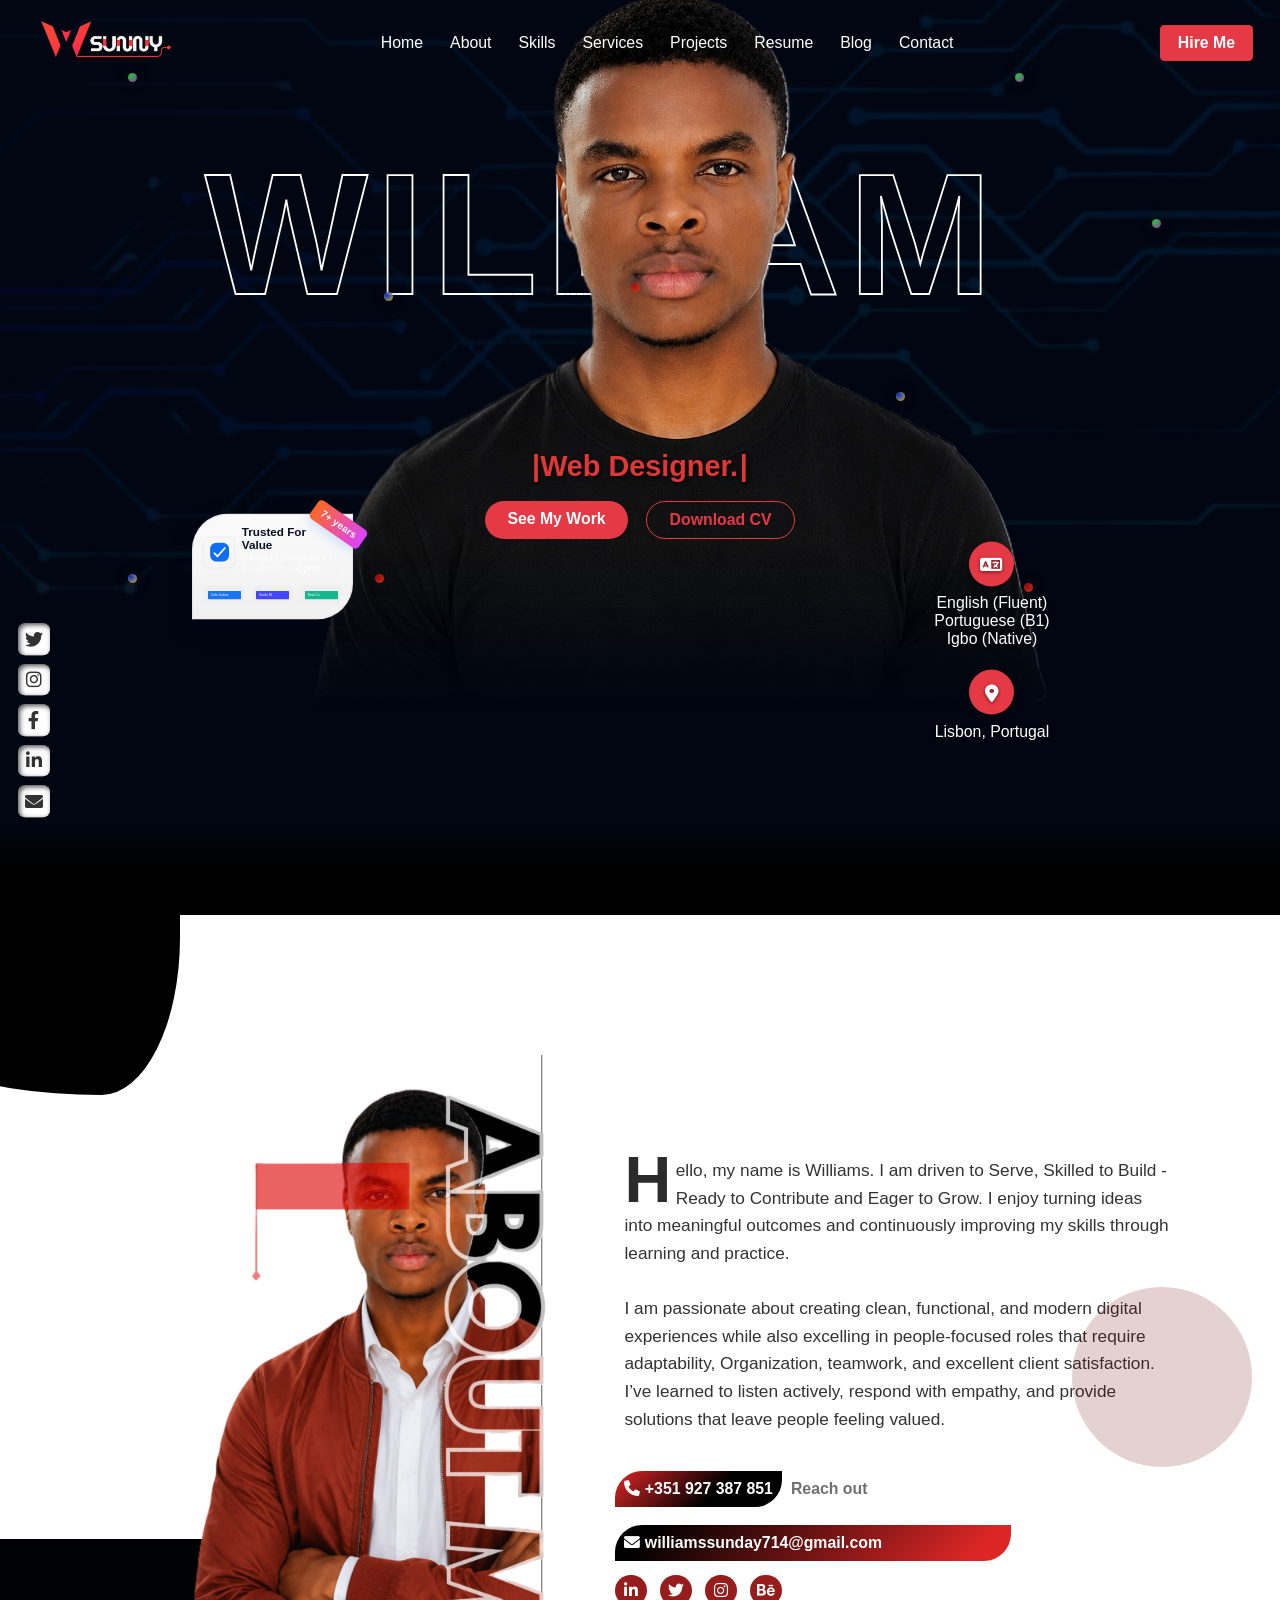
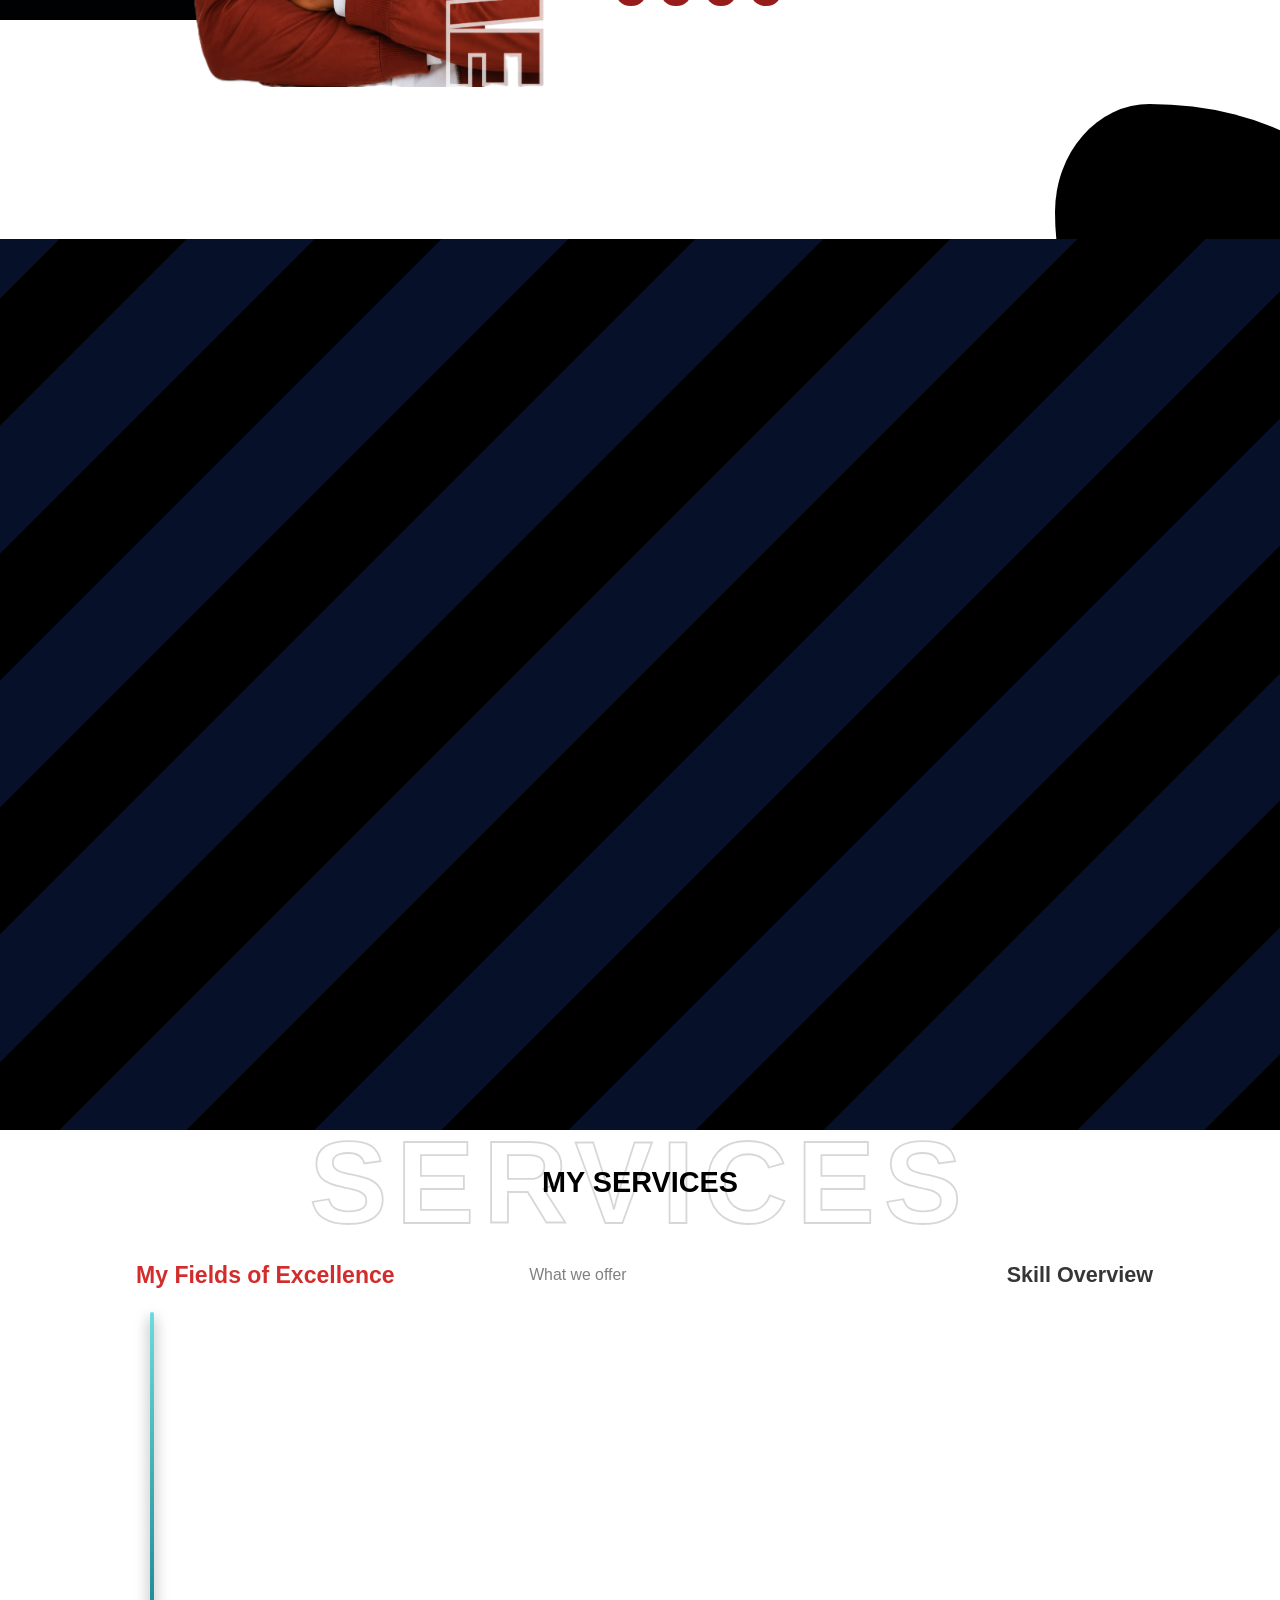
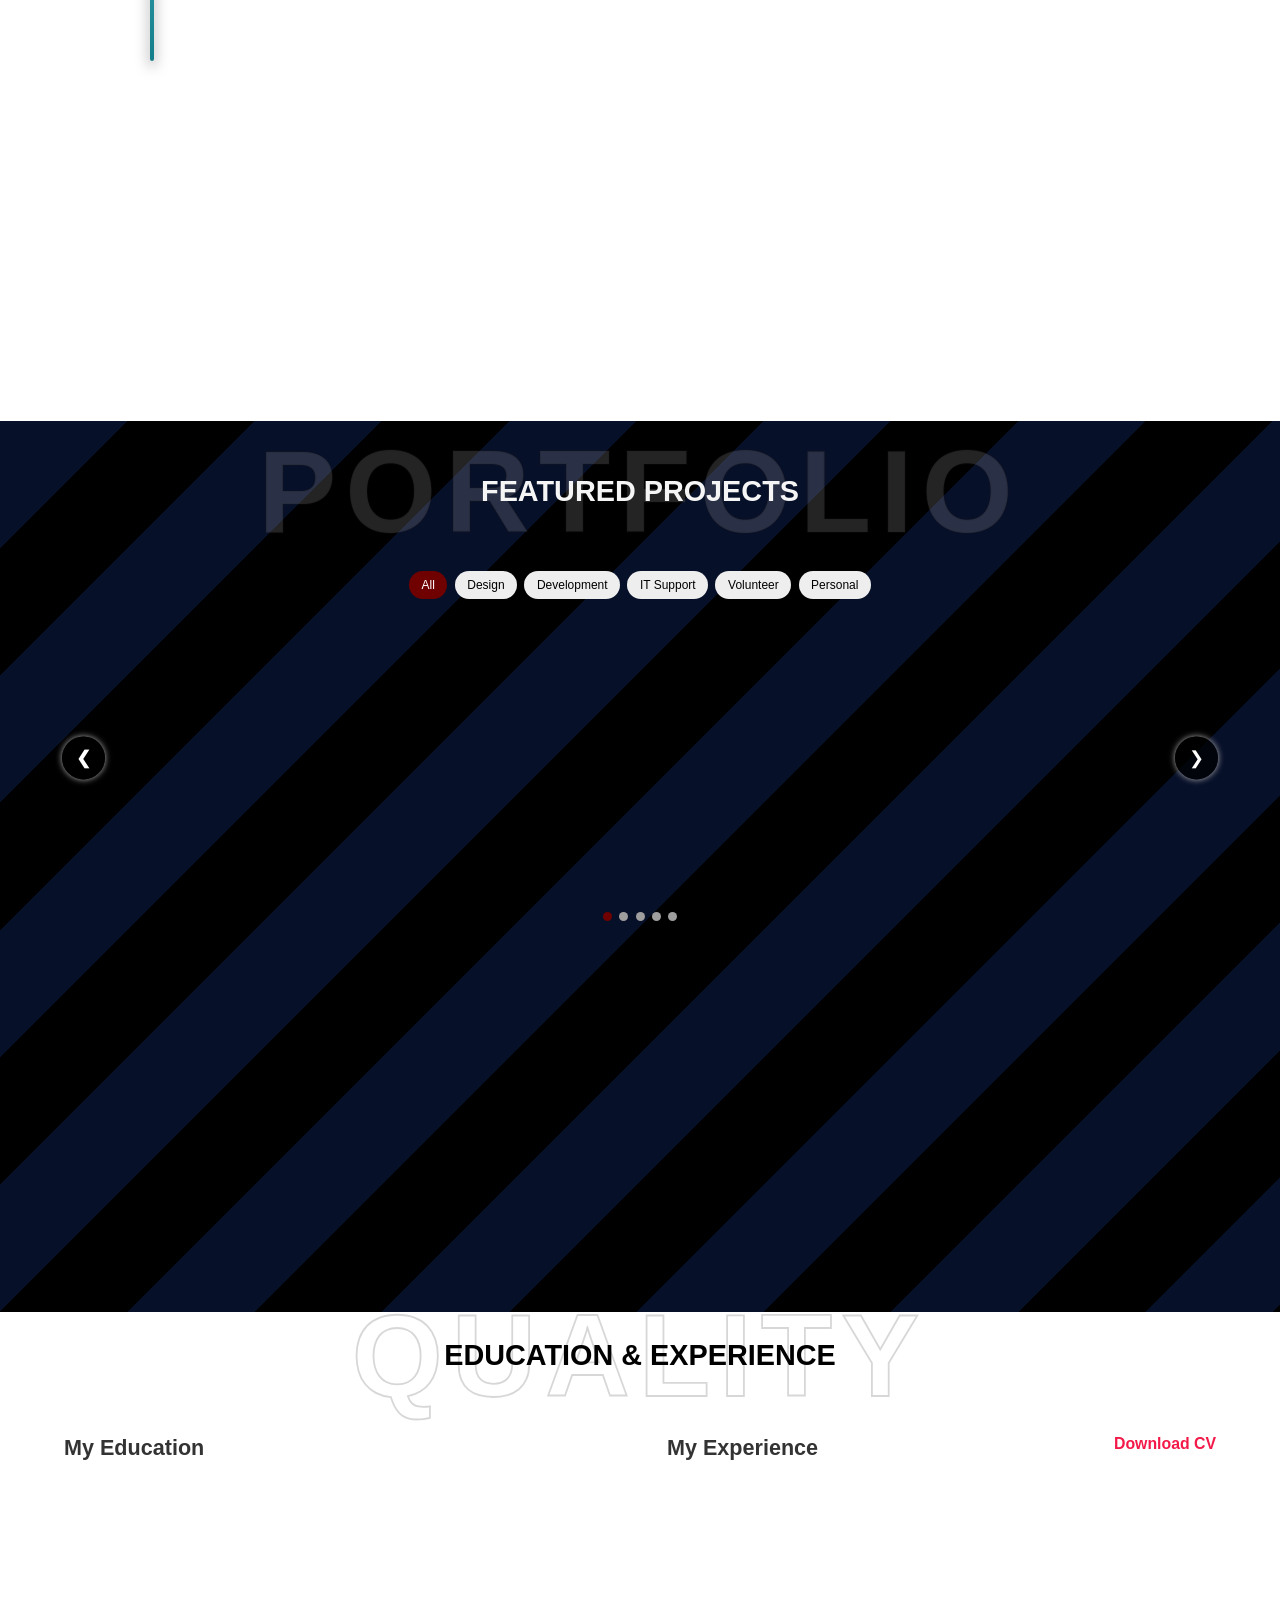
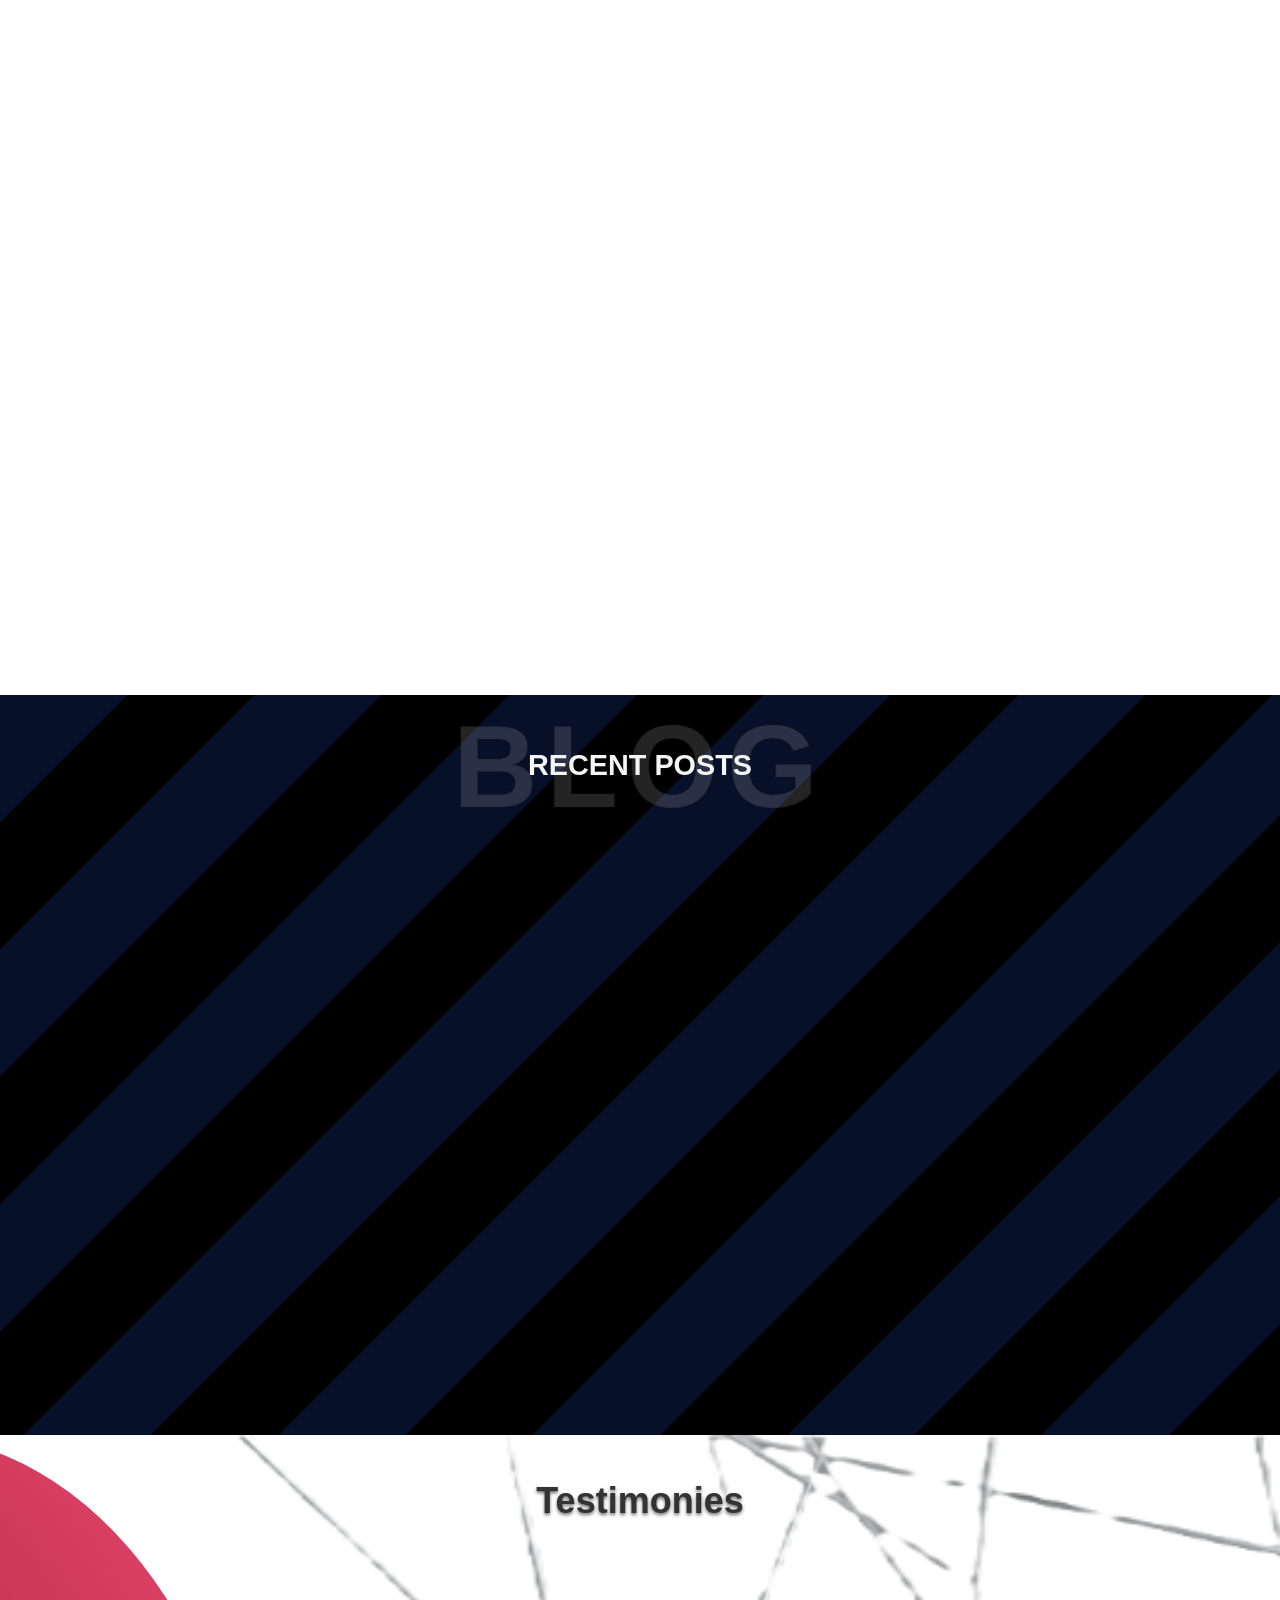
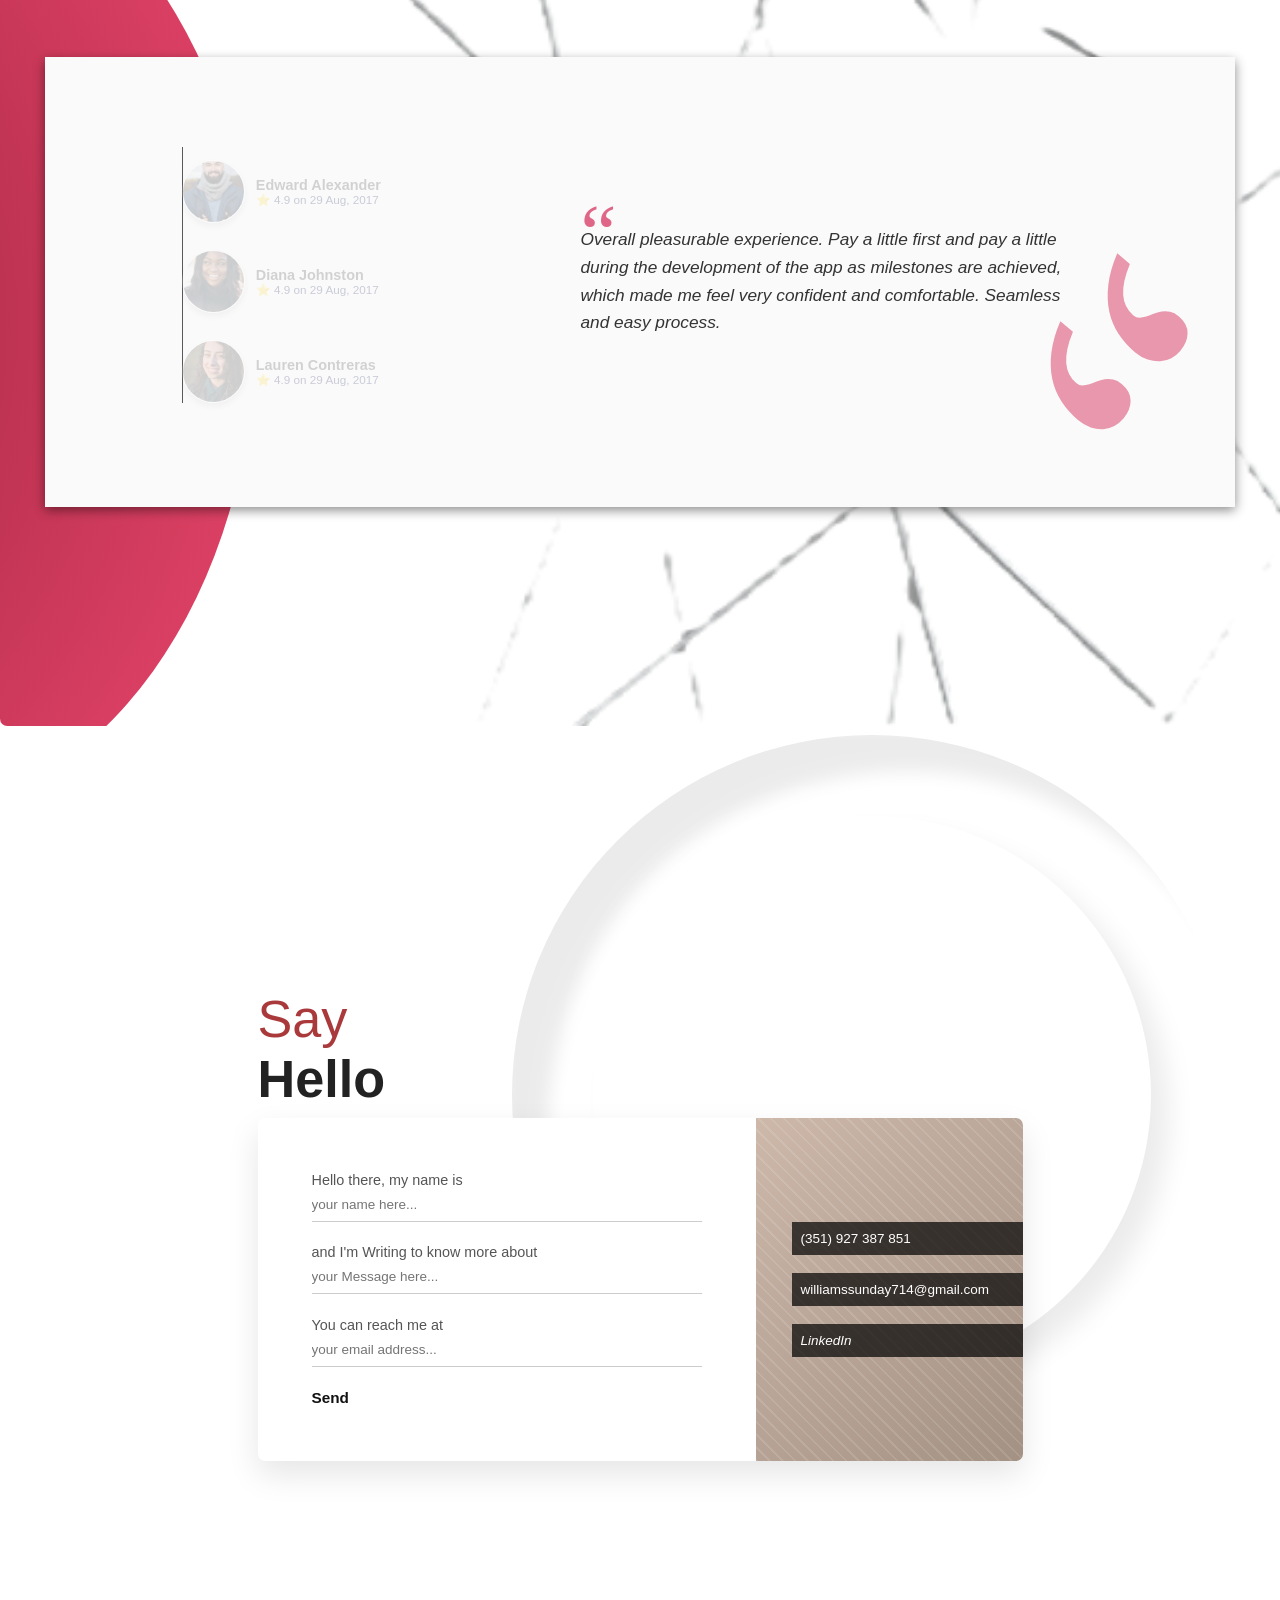
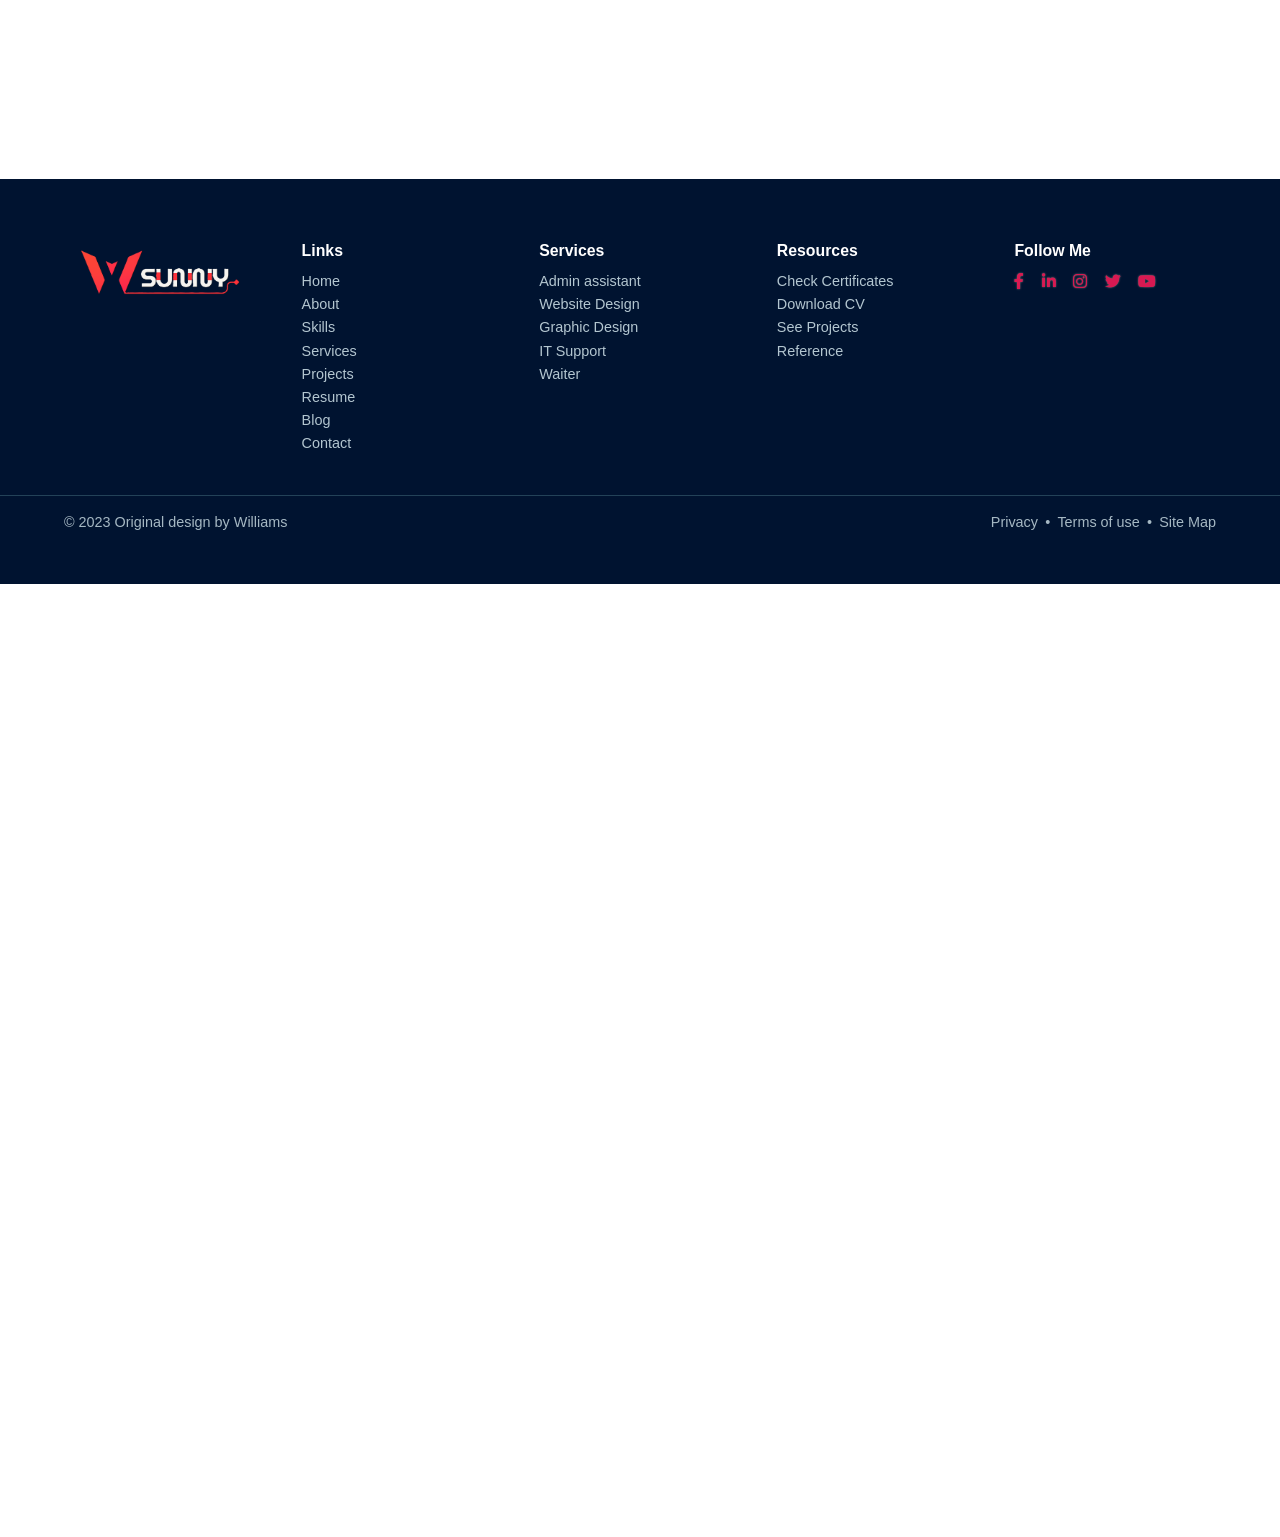
==== index.html @ 42de1a39 "commit all changes made to file" ====
<!DOCTYPE html>
<html lang="en">

<head>
    <meta charset="UTF-8">
    <meta name="viewport" content="width=device-width, initial-scale=1.0">
    <title>WilliamSunny | Portfolio</title>
    <link rel="stylesheet" href="fontawesome-free-6.0.0-web/css/all.css">
    <link rel="stylesheet" href="index.css">
    <link href="https://fonts.googleapis.com/css2?family=Montserrat:wght@400;600;800&family=Nunito:wght@300;600&display=swap" rel="stylesheet">
    <link href="https://fonts.googleapis.com/css2?family=Poppins:wght@400;500;600&display=swap" rel="stylesheet">


 <!-- Favicon (logo in tab) -->
  <link rel="icon" type="image/png" sizes="40x40" href="favy.png">

  <!-- Optional: Apple devices (iPhone/iPad) -->
  <link rel="apple-touch-icon" href="favy.png">

    
</head>

<body>


  <!-- Side Menu -->
  <div class="side-menu" id="sideMenu">
    <button class="close-btn" id="closeBtn">&times;</button>
    <a href="#Home">Home</a>
    <a href="#About">About</a>
    <a href="#Skill">Skills</a>
    <a href="#Services">Services</a>
    <a href="#Projects">Projects</a>
    <a href="#qualification">Resume</a>
    <a href="#Blog">Blog</a>
    <a href="#contactsection">Contact</a>
    <a href="#form" class="cta" >Hire Me</a>
  </div>

  <!-- Quick CTA -->
  <a href="#form" class="quick-cta cta">Hire Me</a>



  <!-- Page Content -->

<div class="content-wrapper">




<section  class="hero" id="Home">
<div class="hero-bg"></div>

<header>
    <nav>
    <div class="logo">
      <a href="#"><img src="my logo .png" alt="WilliamsSunny Logo"></a>
    </div>

    <div class="nav-links">
      <a href="#Home">Home</a>
      <a href="#About">About</a>
      <a href="#Skill">Skills</a>
      <a href="#Services">Services</a>
      <a href="#Projects">Projects</a>
      <a href="#qualification">Resume</a>
      <a href="#Blog">Blog</a>
      <a href="#contactsection">Contact</a>
    </div>
    <div class="cta">Hire Me</div>
    <div class="hamburger" id="hamburger">
      <div></div>
      <div></div>
      <div></div>
    </div>
</nav>

</header>

<div style="width: 100%;position: absolute;overflow-x: hidden;overflow-y: hidden;overflow: hidden; height: 90vh; ">
<div class="bubble bubble1"></div>
<div class="bubble bubble2"></div>
<div class="bubble bubble3"></div>
<div class="bubble bubble4"></div>
<div class="bubble bubble5"></div>
<div class="bubble bubble6"></div>
<div class="bubble bubble7"></div>
<div class="bubble bubble8"></div>
<div class="bubble bubble9"></div>



</div>



<div class="hero-content">
    
<!-- Image in front of text container -->
<div class="image-layer-container">
  <!-- Text behind the image -->

  <h1 class="background-text">William</h1>
  <p class="background-subtext">Customer Rep × Front-end Developer</p>

  <!-- Image in front -->
  <div class="image-front">
    <img src="potrait1.png" alt="Headshot">
  </div>
</div>

<!-- Terminal Text Effect Container -->


<div class="allterm">
    

  

<div class="terminal-counter">
  <span class="terminal-prefix">| </span>
  <span class="terminal-text"> </span>
  <span class="cursor">|</span>
</div>



<div class="cta-block">
  <!-- Tagline -->
 <!-- <p class="cta-tagline">Driven to Serve, Skilled to Build - Ready to Contribute and Eager to Grow</p> -->

  <!-- CTA buttons -->
  <div class="cta-buttons">
    <a href="#work" class="btn btn-primary">See My Work</a>
    <a href="CURRICULO DE WILLIAMS2 (3).pdf" class="btn btn-secondary" download>Download CV</a>
  </div>
</div>

</div>

<!-- Language and Location Tags -->
<div class="lang-location-tags">
  <div class="info-item">
    <div class="icon-circle">
      <i class="fas fa-language"></i>
    </div>
    <p>English (Fluent)</p>
    <p>Portuguese (B1)</p>
    <p>Igbo (Native)</p>

  </div>


  <div class="info-item">
    <div class="icon-circle location-icon">
      <i class="fas fa-map-marker-alt"></i>
    </div>
    <p>Lisbon, Portugal</p>
  </div>

</div>



    <!-- Left floating panel -->
    <aside class="left-panel" aria-labelledby="panel-title">
      <div class="ribbon" role="note">7+ years</div>
      <div class="panel-head">
        <div class="avatar" aria-hidden="true">
          <svg width="28" height="28" viewBox="0 0 24 24" fill="none" xmlns="http://www.w3.org/2000/svg" aria-hidden="true">
            <rect x="3" y="3" width="18" height="18" rx="6" fill="#0f6ef4"/>
            <path d="M7 13l3 3 7-8" stroke="#fff" stroke-width="1.6" stroke-linecap="round" stroke-linejoin="round"/>
          </svg>
        </div>
        <div>
          <div id="panel-title" class="panel-title">Trusted For Value</div>
          <div class="panel-sub">Design | Hospitality | Customer support</div>
        </div>
      </div>

      <div class="logos" aria-hidden="false">
        <div class="logo-item" title="Client A">
          <img src='data:image/svg+xml;utf8,<svg xmlns="http://www.w3.org/2000/svg" width="140" height="40"><rect rx="6" width="140" height="40" fill="%230f6ef4"/><text x="12" y="26" font-family="Arial" font-size="14" fill="white">Cafe Lisboa</text></svg>' alt="Logo: Cafe Lisboa">
        </div>
        <div class="logo-item" title="Client B">
          <img src='data:image/svg+xml;utf8,<svg xmlns="http://www.w3.org/2000/svg" width="140" height="40"><rect rx="6" width="140" height="40" fill="%233a3dff"/><text x="12" y="26" font-family="Arial" font-size="14" fill="white">Studio M</text></svg>' alt="Logo: Studio M">
        </div>
        <div class="logo-item" title="Client C">
          <img src='data:image/svg+xml;utf8,<svg xmlns="http://www.w3.org/2000/svg" width="140" height="40"><rect rx="6" width="140" height="40" fill="%230bb38a"/><text x="12" y="26" font-family="Arial" font-size="14" fill="white">Beta Co</text></svg>' alt="Logo: Beta Co">
        </div>
      </div>

    </aside>

</div>



 <div class="social-container">
    <a href="https://twitter.com" target="_blank"><i class="fab fa-twitter"></i></a>
    <a href="https://instagram.com" target="_blank"><i class="fab fa-instagram"></i></a>
    <a href="https://facebook.com" target="_blank"><i class="fab fa-facebook-f"></i></a>
    <a href="https://linkedin.com" target="_blank"><i class="fab fa-linkedin-in"></i></a>
    <a href="mailto:example@email.com"><i class="fas fa-envelope"></i></a>
  </div>



  
</section>

<section class="Me" id="About">
  
  <div class="Me-content">
    <div class="Me-image-side">
      <div class="Me-img-bg"></div>
      <img src="ABOUT ME.png" alt="Profile Image" class="Me-profile-img">
    </div>

<div class="Me-text-side">

  <section class="about">
    

    <p class="intro">
        <span class="dropcap">H</span>ello, my name is Williams. 
        I am driven to Serve, Skilled to Build - Ready to Contribute and Eager to Grow.
        I enjoy turning ideas into meaningful outcomes and 
        continuously improving my skills through learning and practice. <br> <br>

      
      <span>I am passionate about creating clean, functional, 
      and modern digital experiences while also excelling in people-focused roles that 
      require adaptability, Organization, teamwork, and excellent client satisfaction. I’ve learned to listen actively, 
      respond with empathy, and provide solutions that leave people feeling valued.</span>
    
    </p>

          <div class="contact" style="margin-top:22px;">
        <div class="phone"><i class="fas fa-phone" aria-hidden="true"></i> +351 927 387 851</div>
        <div class="muted-small">Reach out</div>
      </div>
        <div class="phone email"><i class="fas fa-envelope" aria-hidden="true"></i> williamssunday714@gmail.com</div>



        <div class="Me-social-icons">
        <a href="#"><i class="fab fa-linkedin-in"></i></a>
        <a href="#"><i class="fab fa-twitter"></i></a>
        <a href="#"><i class="fab fa-instagram"></i></a>
        <a href="#"><i class="fab fa-behance"></i></a>
      </div>

</section>


    </div>
  </div>
</section>


<!--
<div class="marquee-container" id="Work">
    <div class="marquee-wrapper">
      <div class="marquee">
        
        <div class="skill"><img src="https://cdn.jsdelivr.net/gh/devicons/devicon/icons/html5/html5-original.svg" alt="HTML"> HTML</div>
        <div class="skill"><img src="https://cdn.jsdelivr.net/gh/devicons/devicon/icons/css3/css3-original.svg" alt="CSS"> CSS</div>
        <div class="skill"><img src="https://cdn.jsdelivr.net/gh/devicons/devicon/icons/javascript/javascript-original.svg" alt="JavaScript"> JavaScript</div>
        <div class="skill"><img src="https://cdn.jsdelivr.net/gh/devicons/devicon/icons/wordpress/wordpress-plain.svg" alt="WordPress"> WordPress</div>
        <div class="skill"><img src="https://cdn.jsdelivr.net/gh/devicons/devicon/icons/github/github-original.svg" alt="GitHub"> GitHub</div>
        <div class="skill"><img src="Excel.png" alt="MS Office"> Excel</div>
        <div class="skill"><img src="1200x630wa.png" alt="MS Office"> Word</div>
        <div class="skill"><img src="https://cdn.jsdelivr.net/gh/devicons/devicon/icons/google/google-original.svg" alt="Google"> Google Ads</div>
        <div class="skill" style="margin-right: 10px;"><img src="https://cdn.jsdelivr.net/gh/devicons/devicon/icons/googlecloud/googlecloud-original.svg" alt="Google"> Gmail / Email Tools</div>

        
        <div class="skill"><img src="check.png" alt="HTML"> Communication</div>
        <div class="skill"><img src="check.png" alt="CSS"> Teamwork</div>
        <div class="skill"><img src="check.png" alt="JavaScript"> Problem Solving</div>
        <div class="skill"><img src="check.png" alt="WordPress"> Customer Service</div>
        <div class="skill"><img src="check.png" alt="GitHub"> IT Support</div>
        <div class="skill" style="margin-right: 10px;"><img src="check.png" alt="MS Office"> CRM Tools</div>
      </div>

      
      <div class="marquee">
        <div class="skill"><img src="https://cdn.jsdelivr.net/gh/devicons/devicon/icons/html5/html5-original.svg" alt="HTML"> HTML</div>
        <div class="skill"><img src="https://cdn.jsdelivr.net/gh/devicons/devicon/icons/css3/css3-original.svg" alt="CSS"> CSS</div>
        <div class="skill"><img src="https://cdn.jsdelivr.net/gh/devicons/devicon/icons/javascript/javascript-original.svg" alt="JavaScript"> JavaScript</div>
        <div class="skill"><img src="https://cdn.jsdelivr.net/gh/devicons/devicon/icons/wordpress/wordpress-plain.svg" alt="WordPress"> WordPress</div>
        <div class="skill"><img src="https://cdn.jsdelivr.net/gh/devicons/devicon/icons/github/github-original.svg" alt="GitHub"> GitHub</div>
        <div class="skill"><img src="Excel.png" alt="MS Office"> Excel</div>
        <div class="skill"><img src="1200x630wa.png" alt="MS Office"> Word</div>
        <div class="skill"><img src="https://cdn.jsdelivr.net/gh/devicons/devicon/icons/google/google-original.svg" alt="Google"> Google Ads</div>
        <div class="skill" style="margin-right: 10px;"><img src="https://cdn.jsdelivr.net/gh/devicons/devicon/icons/googlecloud/googlecloud-original.svg" alt="Google"> Gmail / Email Tools</div>

        <div class="skill"><img src="check.png" alt="HTML"> Communication</div>
        <div class="skill"><img src="check.png" alt="CSS"> Teamwork</div>
        <div class="skill"><img src="check.png" alt="JavaScript"> Problem Solving</div>
        <div class="skill"><img src="check.png" alt="WordPress"> Customer Service</div>
        <div class="skill"><img src="check.png" alt="GitHub"> IT Support</div>
        <div class="skill" style="margin-right: 10px;"><img src="check.png" alt="MS Office"> CRM Tools</div>
      </div>
    </div>
  </div>
-->

  <!--
  <div class="wrap" id="About">

    <div class="intro" >
    
    <div class="textintro"> 

    <h1 class="section-title">About Me</h1>
    <h2>Williams Chibueze Sunday <br>
      <p style="color: rgb(39, 38, 38);font-size: 15px;">Front-end Developer & 
          Customer Service Specialist - Experienced in Restaurant/Hospitality
      </p>
    </h2>
    <span class="lead"><b>Driven to Serve, Skilled to Build - Ready to Contribute and Eager to Grow</b> <br>
      I am Williams Sunny, a proactive and versatile professional 
      with experience in website design, customer service, hospitality, restaurant 
      operations, and digital design. I am passionate about creating clean, functional, 
      and modern digital experiences while also excelling in people-focused roles that 
      require adaptability, teamwork, and excellent client satisfaction.</span> <br>
      <button>Know More</button>



    </div>

    <div class="imgintro">

      <div class="imgpic">
      <img src="classic-studio-portrait-black-american-male-dressed-suit-grey-vignette-background.png" alt="">
      </div>

      <div class="imgtext">
        <h2>Williams <br> Chibueze Sunday</h2>
        <p style="color: rgb(86, 86, 86);">Front-end Developer & 
          Customer Service Specialist - Experienced in Restaurant/Hospitality
        </p>


  <div class="skill-container">
    <div class="skill">
      <div class="skill-title">
        <span>Website Designer (Design & Flow)</span>
        <span class="skill-percent" data-target="95">0%</span>
      </div>
      <div class="skill-bar">
        <div class="skill-progress designer"></div>
      </div>
    </div>

    <div class="skill">
      <div class="skill-title">
        <span>Waiter (Service Skills)</span>
        <span class="skill-percent" data-target="85">0%</span>
      </div>
      <div class="skill-bar">
        <div class="skill-progress waiter"></div>
      </div>
    </div>

    <div class="skill">
      <div class="skill-title">
        <span>Customer Service (Interpersonal)</span>
        <span class="skill-percent" data-target="90">0%</span>
      </div>
      <div class="skill-bar">
        <div class="skill-progress customer"></div>
      </div>
    </div>

        <div class="skill">
      <div class="skill-title">
        <span>IT Support (Work Ethics)</span>
        <span class="skill-percent" data-target="93">0%</span>
      </div>
      <div class="skill-bar">
        <div class="skill-progress IT"></div>
      </div>
    </div>
  </div>

      </div>


      

    </div>


  </div>



    
  </div>

  -->


<section class="compet" id="Skill">

  
    <div class="compet-bg"></div>
    <div class="compet-container zoom-in">
      <h2 class="compet-title">Tools I Work With</h2>
      <p class="compet-desc">
       I combine digital design, IT support, and customer service into one goal: creating meaningful, efficient, and engaging experiences.
      </p>

      <div class="compet-content">
        <div class="compet-label">Skills</div>

        <div class="compet-skills">
          <div class="compet-skill"><img src="https://cdn.jsdelivr.net/gh/devicons/devicon/icons/css3/css3-original.svg" alt=""><p>CSS3</p></div>
          <div class="compet-skill"><img src="https://cdn.jsdelivr.net/gh/devicons/devicon/icons/javascript/javascript-original.svg" alt=""><p>JavaScript</p></div>
          <div class="compet-skill"><img src="microsoft team.webp" alt=""><p>Microstf Team</p></div>
          <div class="compet-skill"><img src="zendesk.png" alt=""><p>Zendesk</p></div>
          <div class="compet-skill"><img src="https://cdn.jsdelivr.net/gh/devicons/devicon/icons/googlecloud/googlecloud-original.svg" alt=""><p>Google Workplace</p></div>
          <div class="compet-skill"><img src="github1.png" alt=""><p>GitHub</p></div>
          <div class="compet-skill"><img src="microsoft 365.png" alt=""><p>Microsoft 365</p></div>
          <div class="compet-skill"><img src="Zoom-icon.png" alt=""><p>Zoom</p></div>
          <div class="compet-skill"><img src="Salesforce.com_logo.svg.png" alt=""><p>Salesforce</p></div>
          <div class="compet-skill"><img src="figma1.png" alt=""><p>Figma</p></div>
        </div>

        <div class="compet-indicator"></div>
      </div>
    </div>
  </section>


  

<div class="creative" role="region" aria-label="Creative agency poster replica" id="Services">
  <div class="herow">
      <h2 class="qualify-title ">
      <span class="qualify-back-text ">SERVICES</span>
      <span class="qualify-front-text ">MY SERVICES</span>
    </h2>
  </div>

  <div class="content">
    <!-- Right Section -->
    <div class="right">
      <div class="services-title">
        <h3>My Fields of Excellence</h3>
        <div class="muted-small" style="color: gray;">What we offer</div>
      </div>

      <div class="services" aria-hidden="true">

        <div class="service-item slide-right">
          <div class="service-icon">
            <div class="inner"><img src="icons8-coding-50.png" alt="Web design icon"></div>
          </div>
          <div class="service-body">
            <h4>Adaptive & Beautiful Web Designs</h4>
            <p>Lorem ipsum sit amet, consectetur adipiscing elit, sed do eiusmod tempor.</p>
          </div>
        </div>

        <div class="service-item service-item-rit slide-left">
          <div class="service-icon">
            <div class="inner"><img src="icons8-online-support-50.png" alt="Support icon"></div>
          </div>
          <div class="service-body">
            <h4>Pro Client Care Services</h4>
            <p>Lorem ipsum sit amet, consectetur adipiscing elit, sed do eiusmod tempor.</p>
          </div>
        </div>

        <div class="service-item slide-right">
          <div class="service-icon">
            <div class="inner"><img src="icons8-administrative-tools-64.png" alt="IT icon"></div>
          </div>
          <div class="service-body">
            <h4>NextGen IT Support</h4>
            <p>Lorem ipsum sit amet, consectetur adipiscing elit, sed do eiusmod tempor.</p>
          </div>
        </div>

        <div class="service-item service-item-rit slide-left">
          <div class="service-icon">
            <div class="inner"><img src="icons8-waiter-50.png" alt="Hospitality icon"></div>
          </div>
          <div class="service-body">
            <h4>GuestCare + Hospitality</h4>
            <p>Lorem ipsum sit amet, consectetur adipiscing elit, sed do eiusmod tempor.</p>
          </div>
        </div>

      </div>
    </div>

    <!-- Left Section -->
    <div class="left">
      <h3>Skill Overview</h3>
      <section class="metrics" id="metrics">
      <!-- Website design experience --> 
       <article class="card reveals slide-right" aria-labelledby="m1-title"> 
        <div class="icon" aria-hidden="true"> 
        <svg viewBox="0 0 24 24" fill="none" xmlns="http://www.w3.org/2000/svg">
          <path d="M3 4l3.5 16L11 6l3 14L21 4" stroke="url(#g)" stroke-width="1.6" stroke-linecap="round" stroke-linejoin="round"/>
          <defs>
            <linearGradient id="g" x1="0" x2="1" y1="0" y2="1">
              <stop offset="0" stop-color="#ff5f6d"/> <stop offset="1" stop-color="#ffc371"/>
            </linearGradient>
          </defs></svg> 
        </div>
        <div class="meta"> <div class="num" data-target="90" data-format="int" data-suffix="%" id="m1">0
          <span class="suffix">%</span></div> <div class="label" id="m1-title"> Organized & Adaptable</div> 
        </div> 
      </article> 
      <!-- Customer service & hospitality --> 
       <article class="card reveals slide-right" aria-labelledby="m7-title"> 
          <div class="icon" aria-hidden="true"> 
              <svg viewBox="0 0 24 24" fill="none" xmlns="http://www.w3.org/2000/svg">
                <path d="M4 7h16M4 12h16M4 17h16" stroke="url(#g7)" stroke-width="1.6" stroke-linecap="round" stroke-linejoin="round"/>
                <defs>
                  <linearGradient id="g7" x1="0" x2="1" y1="0" y2="1">
                    <stop offset="0" stop-color="#facc15"/>
                    <stop offset="1" stop-color="#f59e0b"/>
                  </linearGradient>
                </defs></svg></div> 
                <div class="meta"> 
                  <div class="num" data-target="12" data-format="int" data-suffix="yrs" id="m7">0<span class="suffix">yrs</span></div> 
                  <div class="label" id="m7-title">Of Continuous Learning & Growth</div> 
                </div> 
        </article> 
      <!-- Digital design projects --> 
       <article class="card reveals slide-right" aria-labelledby="m8-title"> 
        <div class="icon" aria-hidden="true"> 
          <svg viewBox="0 0 24 24" fill="none" xmlns="http://www.w3.org/2000/svg">
           <path d="M12 2l9 4-9 4-9-4 9-4zm0 8l9 4-9 4-9-4 9-4zm0 8l9 4-9 4-9-4 9-4z" stroke="url(#g8)" stroke-width="1.6" stroke-linecap="round" stroke-linejoin="round"/>
            <defs>
              <linearGradient id="g8" x1="0" x2="1" y1="0" y2="1">
                <stop offset="0" stop-color="#ec4899"/>
                <stop offset="1" stop-color="#f43f5e"/>
              </linearGradient></defs></svg> </div> 
            <div class="meta"> 
              <div class="num" data-target="15" data-format="int" data-suffix="+" id="m8">0<span class="suffix">+</span></div> 
              <div class="label" id="m8-title">Project Participated on</div> 
            </div> </article> 
      <!-- Customer satisfaction --> 
       <article class="card reveals slide-right" aria-labelledby="m2-title"> 
        <div class="icon" aria-hidden="true"> 
          <svg viewBox="0 0 24 24" fill="none" xmlns="http://www.w3.org/2000/svg">
            <path d="M12 2v20M2 12h20" stroke="url(#g2)" stroke-width="1.6" stroke-linecap="round" stroke-linejoin="round"/>
            <defs>
            <linearGradient id="g2" x1="0" x2="1" y1="0" y2="1">
              <stop offset="0" stop-color="#6ee7b7"/><stop offset="1" stop-color="#34d399"/>
            </linearGradient>
          </defs></svg> 
        </div> <div class="meta"> 
          <div class="num" data-target="95" data-format="percent" id="m2">0%</div> 
          <div class="label" id="m2-title">Customer Communication Skill</div> </div> 
        </article> 
        <!-- Quick response time --> 
         <article class="card reveals slide-right" aria-labelledby="m3-title"> 
          <div class="icon" aria-hidden="true"> 
            <svg viewBox="0 0 24 24" fill="none" xmlns="http://www.w3.org/2000/svg">
              <path d="M12 6v6l4 2" stroke="url(#g3)" stroke-width="1.6" stroke-linecap="round" stroke-linejoin="round"/>
              <defs>
                <linearGradient id="g3" x1="0" x2="1" y1="0" y2="1">
                  <stop offset="0" stop-color="#60a5fa"/><stop offset="1" stop-color="#7c3aed"/>
                </linearGradient></defs>
              </svg> </div> 
              <div class="meta"> 
                <div class="num" data-target="98" data-format="percent" id="m3">0%</div> 
                <div class="label" id="m3-title">Time & Detail Oriented</div> </div> 
              </article> 
        <!-- Firms worked for --> 
          <article class="card reveals slide-right" aria-labelledby="m4-title"> <div class="icon" aria-hidden="true"> 
            <svg viewBox="0 0 24 24" fill="none" xmlns="http://www.w3.org/2000/svg">
              <path d="M3 7h18v10H3zM7 11h2v2H7z" stroke="url(#g4)" stroke-width="1.6" stroke-linecap="round" stroke-linejoin="round"/>
              <defs><linearGradient id="g4" x1="0" x2="1" y1="0" y2="1">
                <stop offset="0" stop-color="#f97316"/>
                <stop offset="1" stop-color="#fb7185"/></linearGradient>
              </defs></svg> 
            </div> <div class="meta"> 
              <div class="num" data-target="20" data-format="int" data-suffix="+" id="m4">0<span class="suffix">+</span></div> 
              <div class="label" id="m8-title">Projects Completed</div> </div> 
            </article> 
       <!-- Team collaboration --> 
        <article class="card reveals slide-right" aria-labelledby="m5-title"> 
          <div class="icon" aria-hidden="true"> 
            <svg viewBox="0 0 24 24" fill="none" xmlns="http://www.w3.org/2000/svg">
            <path d="M12 12c2.21 0 4-1.79 4-4s-1.79-4-4-4-4 1.79-4 4 1.79 4 4 4z M6 20c0-3.31 2.69-6 6-6s6 2.69 6 6" stroke="url(#g5)" stroke-width="1.6" stroke-linecap="round" stroke-linejoin="round"/>
            <defs>
              <linearGradient id="g5" x1="0" x2="1" y1="0" y2="1">
                <stop offset="0" stop-color="#38bdf8"/><stop offset="1" stop-color="#0ea5e9"/>
              </linearGradient></defs></svg> 
            </div> <div class="meta"> 
              <div class="num" data-target="80" data-format="percent" id="m5">0%</div> 
              <div class="label" id="m5-title">Team collaboration</div> </div> 
            </article> 
            <!-- Adaptability --> 
             <article class="card reveals slide-right" aria-labelledby="m6-title"> 
              <div class="icon" aria-hidden="true"> <svg viewBox="0 0 24 24" fill="none" xmlns="http://www.w3.org/2000/svg">
                <path d="M4 4h16v16H4zM9 9h6v6H9z" stroke="url(#g6)" stroke-width="1.6" stroke-linecap="round" stroke-linejoin="round"/>
                <defs>
                  <linearGradient id="g6" x1="0" x2="1" y1="0" y2="1">
                    <stop offset="0" stop-color="#a78bfa"/><stop offset="1" stop-color="#8b5cf6"/></linearGradient>
                  </defs></svg> </div> 
                  <div class="meta"> <div class="num" data-target="95" data-format="percent" id="m6">0%</div> 
                  <div class="label" id="m6-title">Adaptability & Flexibility</div> </div> 
            </article>
     
     </section>

    </div>
  </div>
</div>



  <div class="carosel-container" data-aos="fade-up" style="text-align: center;" id="Projects">

      <h2 class="qualify-title">
      <span class="qualify-back-text" style="color: rgba(230, 226, 226, 0.16);">PORTFOLIO</span>
      <span class="qualify-front-text" style="color: whitesmoke;">FEATURED PROJECTS</span>
    </h2>

    <div class="carousel-cm">

    <div class="filters">
      <button class="filter active " data-cat="all">All</button>
      <button class="filter " data-cat="design">Design</button>
      <button class="filter " data-cat="development">Development</button>
      <button class="filter " data-cat="it">IT Support</button>
      <button class="filter " data-cat="volunteer">Volunteer</button>
      <button class="filter " data-cat="personal">Personal</button>
    </div>

    <div class="carousel-wrap" id="carousel">
      <button class="nav-bt left" id="prev">&#10094;</button>
      <div class="carousel-track" id="track">

        <!-- DESIGN (3) -->
        <article class="project-card zoom-in" data-cat="design">
          <img class="project-thumb" data-src="port4.webp" alt="Portfolio website screenshot" loading="lazy">
          <div class="project-body"><div class="project-meta"><h3>Portfolio Website</h3>
            <span class="tag">Design</span></div><p class="project-desc">Modern portfolio with motion and responsive layout.</p></div>
        </article>
        <article class="project-card zoom-in" data-cat="design">
          <img class="project-thumb" data-src="port1.jpg" alt="Landing page design" loading="lazy">
          <div class="project-body"><div class="project-meta"><h3>Landing Page</h3><span class="tag">Design</span></div><p class="project-desc">Conversion-focused landing page with clean UI.</p></div>
        </article>
        <article class="project-card zoom-in" data-cat="design">
          <img class="project-thumb" data-src="port2.jpg" alt="Dashboard design" loading="lazy">
          <div class="project-body"><div class="project-meta"><h3>Dashboard UI</h3><span class="tag">Design</span></div><p class="project-desc">Analytics dashboard built for clarity and efficiency.</p></div>
        </article>

        <!-- DEVELOPMENT (3) -->
        <article class="project-card zoom-in" data-cat="development">
          <img class="project-thumb" data-src="port3.jpg" alt="E-commerce screenshot" loading="lazy">
          <div class="project-body"><div class="project-meta"><h3>Security Gadgets Store</h3><span class="tag">Development</span></div><p class="project-desc">Full e-commerce site with checkout flow.</p></div>
        </article>
        <article class="project-card zoom-in" data-cat="development">
          <img class="project-thumb" data-src="port6.png" alt="Blog platform" loading="lazy">
          <div class="project-body"><div class="project-meta"><h3>Blog Platform</h3><span class="tag">Development</span></div><p class="project-desc">CMS-powered blog with categories and tags.</p></div>
        </article>
        <article class="project-card zoom-in" data-cat="development">
          <img class="project-thumb" data-src="port5.png" alt="Booking system" loading="lazy">
          <div class="project-body"><div class="project-meta"><h3>Booking System</h3><span class="tag">Development</span></div><p class="project-desc">Reservation and payment integration platform.</p></div>
        </article>

        <!-- IT SUPPORT (3) -->
        <article class="project-card zoom-in" data-cat="it">
          <img class="project-thumb" data-src="port7.jpg" alt="IT support portal" loading="lazy">
          <div class="project-body"><div class="project-meta"><h3>IT Support Portal</h3><span class="tag">IT Support</span></div><p class="project-desc">Ticketing and troubleshooting portal.</p></div>
        </article>
        <article class="project-card zoom-in" data-cat="it">
          <img class="project-thumb" data-src="port8.jpg" alt="Knowledge base" loading="lazy">
          <div class="project-body"><div class="project-meta"><h3>Knowledge Base</h3><span class="tag">IT Support</span></div><p class="project-desc">Internal knowledge sharing documentation hub.</p></div>
        </article>
        <article class="project-card zoom-in" data-cat="it">
          <img class="project-thumb" data-src="port9.jpeg" alt="Remote support tool" loading="lazy">
          <div class="project-body"><div class="project-meta"><h3>Remote Support Tool</h3><span class="tag">IT Support</span></div><p class="project-desc">System for providing live remote assistance.</p></div>
        </article>

        <!-- VOLUNTEER (3) -->
        <article class="project-card zoom-in" data-cat="volunteer">
          <img class="project-thumb" data-src="port10.webp" alt="Community center site" loading="lazy">
          <div class="project-body"><div class="project-meta"><h3>Community Center Site</h3><span class="tag">Volunteer</span></div><p class="project-desc">Non-profit event management site.</p></div>
        </article>
        <article class="project-card zoom-in" data-cat="volunteer">
          <img class="project-thumb" data-src="port3.jpg" alt="School portal" loading="lazy">
          <div class="project-body"><div class="project-meta"><h3>School Portal</h3><span class="tag">Volunteer</span></div><p class="project-desc">Built for local school communication and updates.</p></div>
        </article>
        <article class="project-card zoom-in" data-cat="volunteer">
          <img class="project-thumb" data-src="port7.jpg" alt="Charity fundraising site" loading="lazy">
          <div class="project-body"><div class="project-meta"><h3>Charity Fundraising</h3><span class="tag">Volunteer</span></div><p class="project-desc">Donation and campaign management system.</p></div>
        </article>

        <!-- PERSONAL (3) -->
        <article class="project-card zoom-in" data-cat="personal">
          <img class="project-thumb" data-src="port3.jpg" alt="Notes app" loading="lazy">
          <div class="project-body"><div class="project-meta"><h3>Notes App</h3><span class="tag">Personal</span></div><p class="project-desc">A lightweight notes app.</p></div>
        </article>
        <article class="project-card zoom-in" data-cat="personal">
          <img class="project-thumb" data-src="port4.webp" alt="Weather app" loading="lazy">
          <div class="project-body"><div class="project-meta"><h3>Weather App</h3><span class="tag">Personal</span></div><p class="project-desc">Simple app showing live weather updates.</p></div>
        </article>
        <article class="project-card zoom-in " data-cat="personal">
          <img class="project-thumb" data-src="port7.jpg" alt="Todo app" loading="lazy">
          <div class="project-body"><div class="project-meta"><h3>Todo App</h3><span class="tag">Personal</span></div><p class="project-desc">Task management with persistence.</p></div>
        </article>

      </div>
      <button class="nav-bt right" id="next">&#10095;</button>
    </div>

    <div class="dots" id="dots"></div>
  </div>
  </div>



<section class="qualify-section" id="qualification"  >
  <div class="qualify-container">
    <h2 class="qualify-title">
      <span class="qualify-back-text">QUALITY</span>
      <span class="qualify-front-text">EDUCATION & EXPERIENCE</span>
    </h2>

    <div class="qualify-grid">
      <!-- Education -->
      <div class="qualify-column">
        <h3>My Education</h3>

        <div class="qualify-item qualify-mother">
          <div class="qualify-dot-line"></div>
            <div class="qualify-card qualify-card2">
              <div class="qualify-content">

                <div style="display: flex;justify-content: space-between;">
                <b class="degree">Diploma in Graphic & Website Design</b>
                <div class="date">
                  <i class="fa-solid fa-calendar"></i> 2017 - 2019
                </div>
            </div>
              <b class="school">Prevailing Institute of Technology - <a href="">schoolweb.com</a></b>
              <p class="desc">
               Gained practical skills in website and graphic design using HTML, 
               CSS, JavaScript, CorelDRAW, and Photoshop with a focus on responsive and creative design.
              </p>

            </div>
          </div>
       </div>

         <div class="qualify-item qualify-mother">
          <div class="qualify-dot-line"></div>
            <div class="qualify-card qualify-card2">
              <div class="qualify-content">

                <div style="display: flex;justify-content: space-between;">
                <b class="degree">Basic Information & Technology Course</b>
                <div class="date">
                  <i class="fa-solid fa-calendar"></i> 2017 - 2019
                </div>
            </div>
              <b class="school">KONAK Foundation Of Technology</b>
              <p class="desc">
                Developed a solid foundation in computer operations, IT fundamentals, Hardware Repairs and troubleshooting 
                for digital systems.
              </p>

            </div>
          </div>
       </div>
        
        <div class="qualify-item qualify-mother">
          <div class="qualify-dot-line"></div>
            <div class="qualify-card qualify-card2">
              <div class="qualify-content">

                <div style="display: flex;justify-content: space-between;">
                <b class="degree"> High School Certificate </b>
                <div class="date">
                  <i class="fa-solid fa-calendar"></i> 2017 - 2019
                </div>
            </div>
              <b class="school">Great Diamond High School</b>
              <p class="desc">
                Completed secondary education with strong performance in English, Mathematics, 
                Biology and Computer Studies.
              </p>

            </div>
          </div>
       </div>

      </div>

      <!-- Experience -->
      <div class="qualify-column righted">

        <div style="display: flex;justify-content: space-between;">
        <h3>My Experience</h3>
         <a href=""><h4 style="color: rgb(243, 26, 73);">Download CV</h4></a>
        </div>

        <div class="qualify-item qualify-mother">
          <div class="qualify-dot-line"></div>
            <div class="qualify-card">
              <div class="qualify-content">

                <div style="display: flex;justify-content: space-between;">
                <b class="degree">Customer Representative</b>
                <div class="date">
                  <i class="fa-solid fa-calendar"></i> 2022 - 2024
                </div>
            </div>
              <b class="school">Shoprite Woodstock Supermarket Capetown, South Africab>
              <p class="desc">
                  Supported 300+ customers weekly through multi-channel communication and CRM tools, 
                  ensuring seamless service delivery that increased satisfaction scores and repeat purchases
              </p>
              <span style="display: flex;align-items: center;align-content: center;">
                
                 <button class="qualify-modal-btn" data-modal="qualifyModal1">Overview</button> 
                <p style="cursor: pointer; color: rgb(73, 73, 73);padding: 6px 20px;border: 1px solid red;margin: 12px 10px 10px;">
                  Hire Me
                </p>

              </span>
            </div>
          </div>
       </div>

      <div class="qualify-item qualify-mother">
        <div class="qualify-dot-line"></div>
          <div class="qualify-card">
            <div class="qualify-content">

              <div style="display: flex;justify-content: space-between;">
              <b class="degree"> Administrative & IT Support</b>
              <div class="date">
                <i class="fa-solid fa-calendar"></i> 2021 - 2022
              </div>
          </div>
            <b class="school">Shoprite Woodstock Supermarket Capetown, South Africa</b>
            <p class="desc">
              Strengthened productivity by Supporting executive operations and customer engagement by serving 200+ clients weekly 
              through multi-channel communication and CRM systems, while providing direct administrative and IT assistance to 
              the Director—handling typing, scheduling, document organization, and technical troubleshooting. 
 
            </p>
            <span style="display: flex;align-items: center;align-content: center;">
              
              <button class="qualify-modal-btn" data-modal="qualifyModal2">Overview</button> 
              <p style="cursor: pointer; color: rgb(73, 73, 73);padding: 6px 20px;border: 1px solid red;margin: 12px 10px 10px;">
                Hire Me
              </p>

            </span>
          </div>
          </div>
      </div>

      <div class="qualify-item qualify-mother">
          <div class="qualify-dot-line"></div>
            <div class="qualify-card">
        <div class="qualify-content">

          <div style="display: flex;justify-content: space-between;">
          <b class="degree">Front-end website designer</b>
          <div class="date">
            <i class="fa-solid fa-calendar"></i> 2020 - present (Occasional)
          </div>
      </div>
        <b class="school">Freelance</b>
        <p class="desc">
          Delivered responsive, visually engaging websites using HTML, CSS, and JavaScript, driving 
          stronger client conversion and retention through UI optimization, performance improvement, 
          and personalized technical support.
        </p>
        <span style="display: flex;align-items: center;align-content: center;">
          
          <button class="qualify-modal-btn" data-modal="qualifyModal3">Overview</button> 
          <p  style="cursor: pointer; color: rgb(73, 73, 73);padding: 6px 20px;border: 1px solid red;margin: 12px 10px 10px;">
            Hire Me
          </p>

        </span>
      </div>
            </div>
      </div>


      </div>
    </div>
  </div>
</section>

<!-- Job 1 -->
<div class="qualify-modal" id="qualifyModal1">
  <div class="qualify-modal-content">
    <span class="qualify-close">&times;</span>
    <h2>Website Designer — BEMS INSTITUTE OF TECHNOLOGY</h2>
    <p><strong>Overview:</strong> Designed and managed institutional websites using HTML, CSS, and JavaScript with focus on responsiveness and accessibility.</p>
    <p><strong>Challenges:</strong> Coordinating updates with multiple departments and ensuring mobile performance optimization.</p>
    <p><strong>Achievements:</strong> Improved site speed by 40% and led redesigns that increased engagement.</p>
    <p><strong>Comments:</strong> Recognized for creativity and consistency in visual identity.</p>
  </div>
</div>

<!-- Job 2 -->
<div class="qualify-modal" id="qualifyModal2">
  <div class="qualify-modal-content">
    <span class="qualify-close">&times;</span>
    <h2>Front-End Developer — Freelance Projects</h2>
    <p><strong>Overview:</strong> Built websites for individuals and startups using HTML, CSS, JavaScript, and CorelDRAW for UI concepts.</p>
    <p><strong>Challenges:</strong> Handling diverse client requirements and timelines while maintaining modern UX/UI standards.</p>
    <p><strong>Achievements:</strong> Successfully deployed 10+ projects and maintained high client satisfaction ratings.</p>
    <p><strong>Comments:</strong> Clients appreciated clear communication and problem-solving approach.</p>
  </div>
</div>

<!-- Job 3 -->
<div class="qualify-modal" id="qualifyModal3">
  <div class="qualify-modal-content">
    <span class="qualify-close">&times;</span>
    <h2>Customer Service Representative — Retail/Warehouse</h2>
    <p><strong>Overview:</strong> Provided customer assistance, processed orders, and ensured smooth service flow.</p>
    <p><strong>Challenges:</strong> Managing multiple customer requests during peak hours efficiently.</p>
    <p><strong>Achievements:</strong> Improved feedback scores and developed quick problem-resolution methods.</p>
    <p><strong>Comments:</strong> Known for professionalism and patience with customers.</p>
  </div>
</div>

<!-- Job 4 -->
<div class="qualify-modal" id="qualifyModal4">
  <div class="qualify-modal-content">
    <span class="qualify-close">&times;</span>
    <h2>IT Support & Computer Operator — BEMS INSTITUTE</h2>
    <p><strong>Overview:</strong> Assisted in system maintenance, troubleshooting, and supported academic operations.</p>
    <p><strong>Challenges:</strong> Handling both hardware and software support requests simultaneously.</p>
    <p><strong>Achievements:</strong> Reduced downtime by 30% and implemented faster troubleshooting protocols.</p>
    <p><strong>Comments:</strong> Praised for reliability and technical proficiency.</p>
  </div>
</div>


<!--
  
<div class="experience-section">

  
  
  <div class="experience-titles">

    <H1>Work Experiences</H1>
    <div class="experience-title active" data-id="1">
      <img src="Dechoice.jpg" alt="">
      <div class="title-info">
        <strong>Frontend Developer</strong>
        <span>BemsSoft Hubs | Jan 2022 - Dec 2022</span>
      </div>
    </div>
    <div class="experience-title" data-id="2">
      <img src="BEMS.png" alt="">
      <div class="title-info">
        <strong>Website Designer</strong>
        <span>Company B | Feb 2021 - Dec 2021</span>
      </div>
    </div>
    <div class="experience-title" data-id="3">
      <i class="fas fa-code"></i>
      <div class="title-info">
        <strong>IT Assistant</strong>
        <span>Company C | Mar 2020 - Jan 2021</span>
      </div>
    </div>
  </div>


  <div class="experience-content-container">
    <div class="experience-content active" data-id="1">
      <div class="up">

      <h2>Frontend Developer - BemsSoft Hubs</h2>

      <span class="under" style="display: flex;justify-content: space-between;margin-bottom: 10px;"> 

       <span style="display: flex; justify-content: space-around;align-items: center;"> 
        <b class="mod" style="background-color: rgb(7, 37, 102);padding: 7px;color: rgb(229, 229, 229);border-radius: 10px;">BM </b>  
        <span style="padding: 5px;">Abia State Nigeria,</span> 
        <strong style="padding: 5px;">.</strong> 
        <span style="padding: 5px;">03/2021 - 02/2022</span> 
        </span>

        <strong style="color: rgb(187, 28, 28);font-weight: 900;font-size: 30px;"><i class="fas fa-star"></i></strong>

      </span>


      <div class="flexbut" style="display: flex;justify-content: space-between;">

        <div style="display: flex;color: black;">
          <button style="font-size: 16px; margin: 0px 5px 0px 0px; font-weight: 500; border: none; padding: 8px 20px;border-radius: 20px;background-color:  rgb(187, 28, 28);color: white;">
            Contract
          </button>
          
          <button style="font-size: 16px; margin: 0px 5px; font-weight: 500; border: none; padding: 8px 20px;border-radius: 20px;background-color:  rgb(228, 228, 228);">Full-Time Service</button>
        </div>


        <button style="font-size: 16px; margin: 0px 0px 0px 5px; font-weight: 500; border: none; padding: 8px 20px;border-radius: 20px;background-color:  rgba(155, 237, 188, 0.53);">
          83% Satisfied Customers
        </button>

      </div>
      </div>
      <div class="experience-duties">
          <h3>Overview</h3>
        <p>Developed modern UI, implemented responsive design, collaborated with team.</p>
      </div>
      <div class="experience-challenges">
        <h3>Challenges:</h3>
        <p>Ensuring cross-browser compatibility and improving page load speed.</p>
      </div>
      <div class="experience-contributions">
        <h3>Contributions:</h3>
        <p>Optimized code, mentored junior developers, introduced automation tools.</p>
      </div>
      <div class="managers">
        <h3>Managers:</h3>
        <div class="manager">
          <img src="teacher6.jpg" alt="Manager 1">
          <span>Jane Doe</span>
        </div>
        <div class="manager">
          <img src="teacher5.jpg" alt="Manager 2">
          <span>John Smith</span>
        </div>
      </div>
      <div class="gained">
        <h3>Learnings & Achievements:</h3>
        <p>Enhanced frontend skills, gained teamwork experience, improved problem-solving.</p>
      </div>
      <div class="rating">
        <strong>Rated:</strong> ★★★★☆
      </div>
      <div class="remark">
        <img src="teacher2.jpg" alt="Remark">
        <p>"Williams is a highly dedicated developer. Excellent performance!" <br>
        Email: manager@example.com | Contact: +123456789</p>
      </div>
    </div>

    
    <div class="experience-content" data-id="2">
            <div class="up">

      <h2>Website Design - BemsSoft Hubs</h2>

      <span class="under" style="display: flex;justify-content: space-between;margin-bottom: 10px;"> 

       <span style="display: flex; justify-content: space-around;align-items: center;"> 
        <b class="mod" style="background-color: rgb(7, 37, 102);padding: 7px;color: rgb(229, 229, 229);border-radius: 10px;">BM </b>  
        <span style="padding: 5px;">Abia State Nigeria,</span> 
        <strong style="padding: 5px;">.</strong> 
        <span style="padding: 5px;">03/2021 - 02/2022</span> 
        </span>

        <strong style="color: rgb(187, 28, 28);font-weight: 900;font-size: 30px;"><i class="fas fa-star"></i></strong>

      </span>


      <div class="flexbut" style="display: flex;justify-content: space-between;">

        <div style="display: flex;color: black;">
          <button style="font-size: 16px; margin: 0px 5px 0px 0px; font-weight: 500; border: none; padding: 8px 20px;border-radius: 20px;background-color:  rgb(187, 28, 28);color: white;">
            Contract
          </button>
          
          <button style="font-size: 16px; margin: 0px 5px; font-weight: 500; border: none; padding: 8px 20px;border-radius: 20px;background-color:  rgb(228, 228, 228);">Full-Time Service</button>
        </div>


        <button style="font-size: 16px; margin: 0px 0px 0px 5px; font-weight: 500; border: none; padding: 8px 20px;border-radius: 20px;background-color:  rgba(155, 237, 188, 0.53);">
          95% Satisfied Clients
        </button>

      </div>
      </div>
      <div class="experience-duties">
          <h3>Overview</h3>
        <p>Designed website layouts, created graphics, collaborated with developers.</p>
      </div>
      <div class="experience-challenges">
        <h3>Challenges:</h3>
        <p>Meeting tight deadlines and adapting to client feedback quickly.</p>
      </div>
      <div class="experience-contributions">
        <h3>Contributions:</h3>
        <p>Improved user experience, optimized visual assets, created style guides.</p>
      </div>
      <div class="managers">
        <h3>Managers:</h3>
        <div class="manager">
          <img src="teacher5.jpg" alt="Manager 1">
          <span>Mary Lee</span>
        </div>
      </div>
      <div class="gained">
        <h3>Learnings & Achievements:</h3>
        <p>Enhanced graphic design skills, improved workflow, collaborated effectively.</p>
      </div>
      <div class="rating">
        <strong>Rated:</strong> ★★★★★
      </div>
      <div class="remark">
        <img src="teacher2.jpg" alt="Remark">
        <p>"Williams delivered exceptional designs under pressure." <br>
        Email: design.manager@example.com | Contact: +987654321</p>
      </div>
    </div>

    
    <div class="experience-content" data-id="3">
      
            <div class="up">

      <h2>IT Assistant - BemsSoft Hubs</h2>

      <span class="under" style="display: flex;justify-content: space-between;margin-bottom: 10px;"> 

       <span style="display: flex; justify-content: space-around;align-items: center;"> 
        <b class="mod" style="background-color: rgb(7, 37, 102);padding: 7px;color: rgb(229, 229, 229);border-radius: 10px;">BM </b>  
        <span style="padding: 5px;">Abia State Nigeria,</span> 
        <strong style="padding: 5px;">.</strong> 
        <span style="padding: 5px;">03/2021 - 02/2022</span> 
        </span>

        <strong style="color: rgb(187, 28, 28);font-weight: 900;font-size: 30px;"><i class="fas fa-star"></i></strong>

      </span>


      <div class="flexbut" style="display: flex;justify-content: space-between;">

        <div style="display: flex;color: black;">
          <button style="font-size: 16px; margin: 0px 5px 0px 0px; font-weight: 500; border: none; padding: 8px 20px;border-radius: 20px;background-color:  rgb(187, 28, 28);color: white;">
            Contract
          </button>
          
          <button style="font-size: 16px; margin: 0px 5px; font-weight: 500; border: none; padding: 8px 20px;border-radius: 20px;background-color:  rgb(228, 228, 228);">Full-Time Service</button>
        </div>


        <button style="font-size: 16px; margin: 0px 0px 0px 5px; font-weight: 500; border: none; padding: 8px 20px;border-radius: 20px;background-color:  rgba(155, 237, 188, 0.53);">
          93% Added Value
        </button>

      </div>
      </div>


      <div class="experience-duties">
          <h3>Overview</h3>
        <p>Maintained IT infrastructure, supported employees, handled troubleshooting.</p>
      </div>
      <div class="experience-challenges">
        <h3>Challenges:</h3>
        <p>Managing multiple IT requests simultaneously and resolving network issues quickly.</p>
      </div>
      <div class="experience-contributions">
        <h3>Contributions:</h3>
        <p>Streamlined IT processes, implemented backup solutions, assisted with software updates.</p>
      </div>
      <div class="managers">
        <h3>Managers:</h3>
        <div class="manager">
          <img src="teacher2.jpg" alt="Manager 1">
          <span>Peter Johnson</span>
        </div>
      </div>
      <div class="gained">
        <h3>Learnings & Achievements:</h3>
        <p>Improved IT troubleshooting skills, communication, and problem-solving under pressure.</p>
      </div>
      <div class="rating">
        <strong>Rated:</strong> ★★★★☆
      </div>
      <div class="remark">
        <img src="teacher6.jpg" alt="Remark">
        <p>"Reliable and diligent IT support assistant." <br>
        Email: it.manager@example.com | Contact: +1122334455</p>
      </div>
    </div>
  </div>
</div>

-->

<!--
<div class="modal" id="experienceModal">
  <div class="modal-content" id="modalContent">
    <span class="modal-close" onclick="closeModal()">&times;</span>
    
  </div>
</div>
-->

<div class="">
    
<section class="blog-qualify-body" id="Blog">
      <h2 class="qualify-title">
      <span class="qualify-back-text" style="color: rgba(230, 226, 226, 0.16);">BLOG</span>
      <span class="qualify-front-text" style="color: whitesmoke;">RECENT POSTS</span>
    </h2>
 <div class="blog-qualify-container">
    <div class="blog-qualify-wrapper">

      <!-- LEFT STACK -->
      <div class="stack blog-left">
        <!-- Card 1 -->
        <article class="bcard slide-left" aria-label="Whispers of Wisdom">
          <div class="bcard-inner" role="img" aria-hidden="true">
            <img src="https://images.unsplash.com/photo-1515378791036-0648a3ef77b2?q=80&w=1200&auto=format&fit=crop&ixlib=rb-4.0.3&s=7f6f0f3b9fb5f1f2f2a9a0b9d9c516cf" alt="Whispers of Wisdom image">
          </div>

          <!-- top meta -->
          <div class="bcard-meta">
            <div class="meta-left"><span class="category">Financing</span></div>
            <div class="meta-right"><span class="date">Oct 16, 2024</span></div>
          </div>

          <!-- bottom title -->
          <div class="bcard-title">
            <h3>Whispers of Wisdom</h3>
          </div>

          <!-- wavy white notch (SVG overlay) -->
          <div class="card-notch" aria-hidden="true">
            <!-- organic wavy path to emulate the reference curve -->
            <svg viewBox="0 0 220 140" xmlns="http://www.w3.org/2000/svg" preserveAspectRatio="none">
              <path d="M220 0c-28 12-50 40-92 54C74 73 40 82 0 120v20h220V0z" fill="#ffffff"/>
            </svg>
          </div>

          <!-- circular arrow button -->
          <button class="card-action" aria-label="Open article">
            <i class="fa-solid fa-arrow-right"></i>
          </button>
        </article>

        <!-- Card 2 -->
        <article class="bcard slide-left" aria-label="Ink-Stained Insights">
          <div class="bcard-inner" role="img" aria-hidden="true">
            <img src="https://images.unsplash.com/photo-1507842217343-583bb7270b66?q=80&w=1200&auto=format&fit=crop&ixlib=rb-4.0.3&s=3b3b3b5e0a3b8f3a6c9f2f1b2c6c2e6f" alt="Ink-Stained Insights image">
          </div>

          <div class="bcard-meta">
            <div class="meta-left"><span class="category">Lifestyle</span></div>
            <div class="meta-right"><span class="date">Oct 23, 2024</span></div>
          </div>

          <div class="bcard-title">
            <h3>Ink-Stained Insights</h3>
          </div>

          <div class="card-notch" aria-hidden="true">
            <svg viewBox="0 0 220 140" xmlns="http://www.w3.org/2000/svg" preserveAspectRatio="none">
              <path d="M220 0c-28 12-50 40-92 54C74 73 40 82 0 120v20h220V0z" fill="#ffffff"/>
            </svg>
          </div>

          <button class="card-action" aria-label="Open article">
            <i class="fa-solid fa-arrow-right"></i>
          </button>
        </article>
      </div>

      <!-- CENTER (image + title) -->
      <div class="center zoom-in ">
        <div class="round"></div>
        <div class="main-img">
          <img src="https://images.unsplash.com/photo-1542744173-8e7e53415bb0?q=80&w=1200&auto=format&fit=crop&ixlib=rb-4.0.3&s=1b8a5b5aa7d9b3b8cd9b0a2d6f9d4b0d" alt="Journey image">
        </div>
        <h1 style="z-index: 10;position: relative;">Journey Through <br><span>Life's Spectrum</span></h1>

            <div class="card-notch" aria-hidden="true" >
            <svg viewBox="0 0 220 140" xmlns="http://www.w3.org/2000/svg" preserveAspectRatio="none">
              <path d="M220 0c-28 12-50 40-92 54C74 73 40 82 0 120v20h220V0z" fill="#071029 "/>
            </svg>
          </div>
      </div>

      <!-- RIGHT STACK -->
      <div class="stack blog-right slide-right">

        <div class="desc ">
          Welcome to Ash Gray's Blog: A Realm of Reflection, Inspiration, and Discovery,
          Where Words Illuminate Paths of Meaning and Thoughts Unravel the Mysteries of Life’s Spectrum.
        </div>

        <div class="join-row" role="navigation" aria-label="Join and social">
          <button class="join-btn">Subscribe</button>

          <div style="flex:1"></div> <!-- flexible spacer so icons align to right like reference -->

          <div class="social-row" aria-hidden="false">
            <a href="#" title="Instagram"><i class="fa-brands fa-instagram"></i></a>
            <a href="#" title="Facebook"><i class="fa-brands fa-facebook-f"></i></a>
            <a href="#" title="Twitter"><i class="fa-brands fa-twitter"></i></a>
          </div>
        </div>

        <!-- Right smaller card -->
        <article class="bcard right-card slide-right " aria-label="Musings in Grayscale">
          <div class="bcard-inner" role="img" aria-hidden="true">
            <img src="view-lisbon-river-tagus-portugal.jpg" alt="Musings image">
          </div>

          <div class="bcard-meta">
            <div class="meta-left"><span class="category">Community</span></div>
            <div class="meta-right"><span class="date">Dec 4, 2024</span></div>
          </div>

          <div class="bcard-title">
            <h3>Musings in Lisboa City</h3>
          </div>

          <div class="card-notch" aria-hidden="true">
            <svg viewBox="0 0 220 140" xmlns="http://www.w3.org/2000/svg" preserveAspectRatio="none">
              <path d="M220 0c-28 12-50 40-92 54C74 73 40 82 0 120v20h220V0z" fill="#ffffff"/>
            </svg>
          </div>

          <button class="card-action" aria-label="Open article">
            <i class="fa-solid fa-arrow-right"></i>
          </button>
        </article>

        

      </div>
    </div>
  </div>

</section>
</div>
<!-- Font Awesome -->


<div class="testimonial-wrapper">

  <center><strong>Testimonies</strong></center>

    <div class="inner-testimonial-wrapper">




    <div class="testimonial-content" style="position: relative; overflow: hidden;">

        <div class="bigquote">“</div>

            <!-- Curved connector line -->

      <!-- Left side - Reviewer list -->
      <div class="reviewer-list">
        <!-- Reviewer 1 -->
        <div class="reviewer-item">
          <!-- Replace image -->
          <img src="testimony2.jpg" alt="Edward Alexander">
          <div class="reviewer-info">
            <!-- Replace name -->
            <div class="name">Edward Alexander</div>
            <!-- Replace rating/date -->
            <div class="rating">⭐ 4.9 on 29 Aug, 2017</div>
          </div>
        </div>

        <!-- Reviewer 2 -->
        <div class="reviewer-item">
          <img src="testimony3.jpg" alt="Diana Johnston">
          <div class="reviewer-info">
            <div class="name">Diana Johnston</div>
            <div class="rating">⭐ 4.9 on 29 Aug, 2017</div>
          </div>
        </div>

        <!-- Reviewer 3 -->
        <div class="reviewer-item">
          <img src="testimony1.jpg" alt="Lauren Contreras">
          <div class="reviewer-info">
            <div class="name">Lauren Contreras</div>
            <div class="rating">⭐ 4.9 on 29 Aug, 2017</div>
          </div>
        </div>
      </div>


      <!-- Right side - Comment -->
      <div class="review-text-area">
        <div class="quote">“</div>
        

        <!-- Replace comment text below -->
        <div class="review-text active">
          Overall pleasurable experience. Pay a little first and pay a little
          during the development of the app as milestones are achieved, which
          made me feel very confident and comfortable. Seamless and easy process.
        </div>

        <div class="review-text">
          Great communication and support throughout. The process felt smooth and
          organized from start to finish.
        </div>

        <div class="review-text">
          Very professional team! Always responsive and focused on achieving the
          best results. Highly recommend.
        </div>
      </div>

    </div>

    </div>
  </div>






<section class="contact-section" id="contactsection">
    
 
  <div class="circle-bg"></div>

  <h1 class="say-hello"><span>Say</span> Hello</h1>

  <div class="contact-card" id="contactCard">

    <div class="form-section" id="formSection">
      
      <form id="form" name="contact" method="POST" data-netlify="true" netlify-honeypot="bot-field" action="/success.html" >
        
       <input type="hidden" name="form-name" value="contact" />
        <p hidden>
        <label>Don’t fill this out if you're human: <input name="bot-field"></label>
       </p>
        
        <label>Hello there, my name is 
          <input type="text" placeholder="your name here..."  name="SenderName" required>
        </label>

        <label>and I'm Writing to know more about 
          <input type="text" placeholder="your Message here..." name="Message" required>
        </label>

        <label>You can reach me at 
          <input type="email" placeholder="your email address..." name="senderEmail" required>
        </label>

        <button type="submit" class="send-btn">Send</button>

      </form>

    </div>

    <div class="info-section">
      <div><a href="tel:+351927387852">(351) 927 387 851</a></div>
      <div><a href="mailto:williamssunday714@gmail.com">williamssunday714@gmail.com</a></div>
      <div>
        <address>
          <a href="https://www.linkedin.com/in/profile-william-sunday" target="_blank" rel="noopener noreferrer">
            LinkedIn
          </a>
        </address>
      </div>
    </div>
  </div>
</section>






<footer class="footer-qualify">
  

  <div class="footer-qualify-content">
   
    <div class="footer-qualify-col contact">
     <img src="my logo .png" alt="Logo" class="footer-qualify-logo" />

    </div>

    <div class="footer-qualify-col width">
      <h3>Links</h3>
      <ul class="quick-links">
        <li><a href="#">Home</a></li>
        <li><a href="#">About</a></li>
        <li><a href="#">Skills</a></li>
        <li><a href="#">Services</a></li>
        <li><a href="#">Projects</a></li>
        <li><a href="#">Resume</a></li>
        <li><a href="#">Blog</a></li>
        <li><a href="#">Contact</a></li>
      </ul>
    </div>

    <div class="footer-qualify-col">
      <h3>Services</h3>
      <ul>
        <li><a href="#">Admin assistant</a></li>
        <li><a href="#">Website Design</a></li>
        <li><a href="#">Graphic Design</a></li>
        <li><a href="#">IT Support</a></li>
        <li><a href="#">Waiter</a></li>
      </ul>
    </div>

    <div class="footer-qualify-col">
      <h3>Resources</h3>
      <ul>
        <li><a href="#">Check Certificates</a></li>
        <li><a href="#">Download CV</a></li>
        <li><a href="#">See Projects</a></li>
        <li><a href="#">Reference</a></li>

      </ul>
    </div>

    <div class="footer-qualify-col follow">
      <h3>Follow Me</h3>
      <div class="footer-qualify-social">
        <a href="#"><i class="fab fa-facebook-f"></i></a>
        <a href="#"><i class="fab fa-linkedin-in"></i></a>
        <a href="#"><i class="fab fa-instagram"></i></a>
        <a href="#"><i class="fab fa-twitter"></i></a>
        <a href="#"><i class="fab fa-youtube"></i></a>
      </div>
    </div>
  </div>

  <div class="footer-qualify-bottom">
    <p>© 2023 Original design by Williams</p>
    <div class="footer-qualify-bottom-links">
      <a href="#">Privacy</a>
      <span>•</span>
      <a href="#">Terms of use</a>
      <span>•</span>
      <a href="#">Site Map</a>
    </div>
  </div>
</footer>




</div>
  








  <script src="https://cdnjs.cloudflare.com/ajax/libs/aos/2.3.4/aos.js"></script>
  
  <script>


const form = document.getElementById('form');
const circle = document.querySelector('.circle-bg');
const formSection = document.getElementById('formSection');

form.addEventListener('submit', (e) => {
  e.preventDefault();

  circle.classList.add('slide-rightw');
  formSection.classList.add('slide-leftw');

  setTimeout(() => {
    circle.classList.remove('slide-rightw');
    formSection.classList.remove('slide-leftw');

    const formData = new FormData(form);
    fetch("/", {
      method: "POST",
      headers: { "Content-Type": "application/x-www-form-urlencoded" },
      body: new URLSearchParams(formData).toString(),
    })
      .then(() => window.location.href = "/sent.html")
      .catch((error) => alert("Error submitting form: " + error));
  }, 2000);
});



// Open modal
document.querySelectorAll('.qualify-modal-btn').forEach(btn => {
  btn.addEventListener('click', function() {
    const modalId = this.getAttribute('data-modal');
    const modal = document.getElementById(modalId);
    if (modal) modal.style.display = 'flex';
  });
});

// Close modal when clicking × or outside
document.querySelectorAll('.qualify-modal').forEach(modal => {
  modal.addEventListener('click', e => {
    if (e.target.classList.contains('qualify-close') || e.target === modal) {
      modal.style.display = 'none';
    }
  });
});


  const qualifyItems = document.querySelectorAll('.qualify-mother');

  const revealOnScroll = () => {
    const triggerBottom = window.innerHeight * 0.85;

    qualifyItems.forEach(item => {
      const boxTop = item.getBoundingClientRect().top;
      if (boxTop < triggerBottom) {
        item.classList.add('active');
      } else {
        item.classList.remove('active');
      }
    });
  };

  window.addEventListener('scroll', revealOnScroll);
  revealOnScroll();




const skills = document.querySelectorAll(".compet-skill");

let index = 0;
function animateSkills() {
  skills.forEach((s, i) => {
    s.style.transitionDelay = `${i * 0.2}s`;
    s.style.opacity = "1";
    s.style.transform = "scale(1)";
  });

  setTimeout(() => {
    skills.forEach((s) => {
      s.style.opacity = "0.6";
      s.style.transform = "scale(0.9)";
    });
    setTimeout(animateSkills, 1500);
  }, 2500);
}

animateSkills();



const header = document.querySelector("header"); // Use your actual header selector if needed
let lastScrollTop = 0;
const scrollThreshold = 10; // Minimum scroll distance before triggering animation

window.addEventListener("scroll", () => {
  const currentScroll = window.pageYOffset || document.documentElement.scrollTop;

  if (Math.abs(currentScroll - lastScrollTop) > scrollThreshold) {
    if (currentScroll > lastScrollTop) {
      // Scrolling down → hide header
      header.classList.add("hide-header");
      header.classList.remove("show-header");
    } else {
      // Scrolling up → show header
      header.classList.add("show-header");
      header.classList.remove("hide-header");
    }
    lastScrollTop = currentScroll <= 0 ? 0 : currentScroll;
  }
});


    
const reviewers = document.querySelectorAll(".reviewer-item");
const reviewertx = document.querySelectorAll(".name");
const texts = document.querySelectorAll(".review-text");
const list = document.querySelector(".reviewer-list");
let current = 0;

function slideDown() {
  // Remove active state from current
  texts[current].classList.remove("active");
  reviewers[current].style.opacity = "0";
  reviewers[current].style.transform = "translateY(-90px) translateX(0px) ";
  reviewers[current].style.left = "50%";



  // Move top one to bottom after transition
  setTimeout(() => {
    list.appendChild(reviewers[current]);
    reviewers[current].style.transform = "translateY(0) ";
    reviewers[current].style.opacity = "0.6";
    current = (current + 1) % reviewers.length;

    // Set active for next
    reviewers.forEach((rev, i) => {
      if (i === current) {
        rev.style.opacity = "1";
        reviewers[i].style.transform = "scale(1) ";


      } else {
        rev.style.opacity = "0.6";
        reviewers[i].style.transform = "scale(0.8) translateX(-20px)";



        
      }
    });

    texts.forEach((t, i) => t.classList.toggle("active", i === current));
  }, 600);
}

setInterval(slideDown, 5000);


    const hamburger = document.getElementById('hamburger');
    const sideMenu = document.getElementById('sideMenu');
    const closeBtn = document.getElementById('closeBtn');
    const openBtn = document.querySelector('.hamburger');
    const contentWrapper = document.querySelector('.content-wrapper');

    hamburger.addEventListener('click', () => {
      sideMenu.style.left = '0';
      contentWrapper.classList.add('dimmed'); 
      document.body.style.backgroundColor = "black";
      openBtn.classList.add('tot');// only dim page content
    });

    closeBtn.addEventListener('click', () => {
      sideMenu.style.left = '-100%';
      contentWrapper.classList.remove('dimmed');
      document.body.style.backgroundColor = "";
      openBtn.classList.remove('tot');
    });

    // Optional: Close menu when clicking outside
    window.addEventListener('click', (e) => {
      if(e.target === sideMenu){
        sideMenu.style.left = '-100%';
        contentWrapper.classList.remove('dimmed');
      }
    });

    // Optional: Change navbar background on scroll
    window.addEventListener('scroll', () => {
      const nav = document.querySelector('nav');
      if(window.scrollY > 50){
        nav.classList.add('scrolled');
      } else {
        nav.classList.remove('scrolled');
      }
    });



 


 
    function formatValue(raw, format, suffix){
      if(format === 'percent') return Math.round(raw) + '%';
      return Math.round(raw) + (suffix || '');
    }

    function animateCount(el, target, format){
      const duration = 1100 + Math.random()*500;
      const start = performance.now();
      const from = 0;
      const suffix = el.dataset.suffix || '';
      function step(now){
        const t = Math.min((now - start) / duration, 1);
        const eased = 1 - Math.pow(1 - t, 3);
        const value = from + eased * (target - from);
        el.textContent = formatValue(value, format, suffix);
        if(t < 1) requestAnimationFrame(step);
      }
      requestAnimationFrame(step);
    }

    const observer = new IntersectionObserver((entries) => {
      entries.forEach(entry => {
        if(entry.isIntersecting){
          entry.target.classList.add('is-visible');
          const num = entry.target.querySelector('.num');
          if(num){
            const rawTarget = Number(num.dataset.target) || 0;
            const fmt = num.dataset.format || 'int';
            animateCount(num, rawTarget, fmt);
          }
        }
      });
    },{threshold:0.18});

    document.querySelectorAll('.reveals').forEach(el => observer.observe(el));

    

     const titles = document.querySelectorAll('.experience-title');
  const contents = document.querySelectorAll('.experience-content');
  const modal = document.getElementById('experienceModal');
  const modalContent = document.getElementById('modalContent');

  titles.forEach(title => {
    title.addEventListener('click', () => {
      const id = title.dataset.id;

      // Remove active from all
      titles.forEach(t => t.classList.remove('active'));
      contents.forEach(c => c.classList.remove('active'));

      // Set active
      title.classList.add('active');

      if(window.innerWidth > 701){
        document.querySelector(`.experience-content[data-id='${id}']`).classList.add('active');
      } else {
        // For mobile: show modal
        const content = document.querySelector(`.experience-content[data-id='${id}']`);
        modalContent.innerHTML = `<span class="modal-close" onclick="closeModal()">&times;</span>` + content.innerHTML;
        modal.style.display = 'flex';
      }
    });
  });

  function closeModal(){
    modal.style.display = 'none';
  }

  /*
  const contentContainer = document.querySelector('.experience-content-container');
  window.addEventListener('scroll', () => {
    if(window.innerWidth > 701){
      const top = contentContainer.offsetTop;
      const height = contentContainer.offsetHeight;
      const scrollY = window.scrollY;
      if(scrollY >= top && scrollY < top + height - window.innerHeight){
        document.body.style.overflow = 'hidden';
      } else {
        document.body.style.overflow = 'auto';
      }
    }
  });
  */

/*
    function animateSkillBars(entries) {
    entries.forEach(entry => {
      const skills = entry.target.querySelectorAll('.skill');
      
      if (entry.isIntersecting) {

        
        skills.forEach(skill => {
          const progress = skill.querySelector('.skill-progress');
          const percent = skill.querySelector('.skill-percent');
          const target = +percent.getAttribute('data-target');

          
          progress.style.width = "0";
          percent.textContent = "0%";

        
          let count = 0;
          const step = Math.ceil(target / 50);
          const interval = setInterval(() => {
            count += step;
            if (count >= target) {
              count = target;
              clearInterval(interval);
            }
            percent.textContent = count + '%';
          }, 40);

          
          setTimeout(() => {
            progress.style.width = target + "%";
          }, 50);
        });
      } else {
        
        skills.forEach(skill => {
          const progress = skill.querySelector('.skill-progress');
          const percent = skill.querySelector('.skill-percent');
          progress.style.width = "0";
          percent.textContent = "0%";
        });
      }
    });
  }

  const skillObserver = new IntersectionObserver(animateSkillBars, {
    threshold: 0.3
  });

  skillObserver.observe(document.querySelector('.skill-container'));

*/

  document.addEventListener('DOMContentLoaded', () => {
      if(typeof AOS !== 'undefined'){ AOS.init({once:true,duration:600}); }

      const track=document.getElementById('track'),prevBtn=document.getElementById('prev'),nextBtn=document.getElementById('next'),dotsWrap=document.getElementById('dots'),filters=document.querySelectorAll('.filter'),carouselWrap=document.getElementById('carousel');

      let cards=Array.from(track.children);let index=0;let pageCount=1;let autoInterval=null;const AUTO_DELAY=3500;

      const io=new IntersectionObserver((entries,obs)=>{entries.forEach(e=>{if(e.isIntersecting){const img=e.target;const src=img.getAttribute('data-src');if(src){img.src=src;img.removeAttribute('data-src');}obs.unobserve(img);}});},{root:null,rootMargin:'200px',threshold:0.01});
      document.querySelectorAll('img.project-thumb').forEach(i=>io.observe(i));

      function cardWidth(){
        const card=track.querySelector('.project-card');
        if(!card) return 36;
        return card.offsetWidth+16;
      }
      function computePageCount(){
        const visibleW=carouselWrap.offsetWidth-40;
        const cW=cardWidth();
        const perView=Math.max(1,Math.floor(visibleW/cW));
        const visibleCards=cards.filter(c=>c.style.display!=='none');pageCount=Math.max(1,Math.ceil(visibleCards.length/perView));return {perView,visibleCards};}
      function rebuildDots(){computePageCount();dotsWrap.innerHTML='';for(let i=0;i<pageCount;i++){const d=document.createElement('button');d.className='dot';d.addEventListener('click',()=>{index=i;update();resetAuto();});dotsWrap.appendChild(d);}updateDots();}
      function updateDots(){Array.from(dotsWrap.children).forEach((d,i)=>d.classList.toggle('active',i===index));}
      function update(){const cW=cardWidth();track.style.transform=`translateX(${-(index*cW)}px)`;updateDots();}
      function goNext(){index=Math.min(pageCount-1,index+1);update();}
      function goPrev(){index=Math.max(0,index-1);update();}

      nextBtn.addEventListener('click',()=>{goNext();resetAuto();});
      prevBtn.addEventListener('click',()=>{goPrev();resetAuto();});

      function startAuto(){stopAuto();if(pageCount<=1)return;autoInterval=setInterval(()=>{index=(index+1)%pageCount;update();},AUTO_DELAY);}
      function stopAuto(){if(autoInterval)clearInterval(autoInterval);autoInterval=null;}
      function resetAuto(){stopAuto();startAuto();}

      carouselWrap.addEventListener('mouseenter',stopAuto);
      carouselWrap.addEventListener('mouseleave',startAuto);

      // Swipe
      let pointerDown=false,startX=0,scrollStart=0;
      carouselWrap.addEventListener('pointerdown',e=>{pointerDown=true;startX=e.clientX;scrollStart=-index*cardWidth();track.style.transition='none';});
      carouselWrap.addEventListener('pointermove',e=>{if(!pointerDown)return;const dx=e.clientX-startX;track.style.transform=`translateX(${scrollStart+dx}px)`;});
      function endPointer(e){if(!pointerDown)return;pointerDown=false;track.style.transition='transform .45s cubic-bezier(.22,.9,.32,1)';const dx=e.clientX-startX;const threshold=cardWidth()/4;if(Math.abs(dx)>threshold){if(dx<0)index=Math.min(pageCount-1,index+1);else index=Math.max(0,index-1);}update();}
      carouselWrap.addEventListener('pointerup',endPointer);
      carouselWrap.addEventListener('pointercancel',endPointer);

      // Keyboard navigation
      document.addEventListener('keydown',e=>{if(e.key==='ArrowRight'){goNext();resetAuto();}else if(e.key==='ArrowLeft'){goPrev();resetAuto();}});

      filters.forEach(btn=>btn.addEventListener('click',()=>{filters.forEach(b=>b.classList.remove('active'));btn.classList.add('active');const cat=btn.dataset.cat;cards.forEach(c=>{c.style.display=(cat==='all'||c.dataset.cat===cat)?'':'none';});cards=Array.from(track.children);index=0;rebuildDots();update();resetAuto();}));

      let resizeTimer;window.addEventListener('resize',()=>{clearTimeout(resizeTimer);resizeTimer=setTimeout(()=>{rebuildDots();update();},150);});

      rebuildDots();update();startAuto();
    });

    // === Scroll Animation Script ===
window.addEventListener("scroll", function () {
  const elements = document.querySelectorAll(
    ".slide-left, .slide-right, .fade-up, .zoom-in"
  );

  const triggerBottom = window.innerHeight * 0.85;

  elements.forEach((el, index) => {
    const elTop = el.getBoundingClientRect().top;
    const delay = index * 0.1; // small staggered timing

    if (elTop < triggerBottom) {
      el.style.transitionDelay = `${delay}s`;
      el.classList.add("animate");
    } else {
      el.classList.remove("animate");
    }
  });
});



//TYPING EFFECT
   
// Terminal Text Effect
const roles = [
  "Web Designer.",
  "Customer Service.",
  "Waiter.",
  "Hospitality Service.",
  "Visual Design.",



];

let roleIndex = 0;
let charIndex = 0;
let typingSpeed = 100; // ms per character
let delayBetweenRoles = 2000; // delay before next role

const terminalText = document.querySelector(".terminal-text");

function typeRole() {
  const currentRole = roles[roleIndex];
  
  if(charIndex < currentRole.length) {
    terminalText.textContent += currentRole.charAt(charIndex);
    charIndex++;
    setTimeout(typeRole, typingSpeed);
  } else {
    setTimeout(eraseRole, delayBetweenRoles);
  }
}

function eraseRole() {
  const currentRole = roles[roleIndex];
  
  if(charIndex > 0) {
    terminalText.textContent = currentRole.substring(0, charIndex - 1);
    charIndex--;
    setTimeout(eraseRole, typingSpeed / 2);
  } else {
    roleIndex = (roleIndex + 1) % roles.length;
    setTimeout(typeRole, typingSpeed);
  }
}

// Start typing effect
typeRole();



  </script>




</body>

</html>
---- index.css ----
/* Reset */
    * {
      margin: 0;
      padding: 0;
      box-sizing: border-box;
      font-family: 'Segoe UI', Tahoma, Geneva, Verdana, sans-serif;
    }
    html{
      scroll-behavior: smooth;
      overflow-x: hidden;
    }


    
    body {
      height: 100%;
      position: relative; /* demo background */
      overflow-x: hidden;
      zoom: 90%;
      -webkit-font-smoothing:antialiased;
      -moz-osx-font-smoothing:grayscale;
      font-size:1.1rem;
      background-color: #fff;


    }


    a {
      text-decoration: none;
      color: white;
    }


header {
  position: fixed;
  top: 0;
  width: 100%;
  z-index: 1000;
  transition: transform 0.4s ease, opacity 0.4s ease;
}

/* Hidden state */
.hide-header {
  transform: translateY(-100%);
  opacity: 0;
}

/* Visible state */
.show-header {
  transform: translateY(0);
  opacity: 1;
}

    /* Top Navigation */
    nav {
      position: sticky;
      top: 0;
      width: 100%;
      display: flex;
      justify-content: space-between;
      align-items: center;
      padding: 15px 30px;
      background: transparent;
      z-index: 1000;
      transition: background 0.3s ease;
    }

    nav.scrolled {
      background: rgba(0,0,0,0.85);
    }

    .logo img {
      max-height: 60px;
      width: auto;
    }

    .nav-links {
      display: flex;
      gap: 30px;
      justify-content: center;
      flex: 1;
    }

    .nav-links a {
      font-weight: 500;
      transition: color 0.3s ease;
    }

    .nav-links a:hover {
      color: red;
    }

      .side-menu a:hover {
      color: red;
    }


    .cta {
      cursor: pointer;
      background: #e63946 ;
      padding: 10px 20px;
      border-radius: 5px;
      font-weight: bold;
      transition: background 0.2s ease;
    }

    .cta:hover {
      background: darkred;
    }

    /* Hamburger */
    .hamburger {
      display: none;
      flex-direction: column;
      cursor: pointer;
      gap: 5px;
    }

    .hamburger div {
      width: 25px;
      height: 3px;
      background: white;
      border-radius: 2px;
      transition: all 0.3s ease;
    }

    /* Side Menu */
    .side-menu {
      position: fixed;
      top: 0;
      left: -100%;
      width: 250px;
      height: 100%;
      background: rgba(0,0,0,0.95);
      display: flex;
      flex-direction: column;
      padding: 40px 20px;
      gap: 30px;
      transition: left 0.3s ease;
      z-index: 1100;
    }

    .side-menu a {
      color: white;
      font-size: 1.2rem;
      font-weight: 500;
    }

    .side-menu .cta {
      text-align: center;
      margin-top: 20px;
    }

    .close-btn {
      align-self: flex-end;
      background: #e63946;
      color: white;
      border: none;
      border-radius: 50%;
      width: 35px;
      height: 35px;
      font-size: 1.2rem;
      cursor: pointer;
      display: flex;
      justify-content: center;
      align-items: center;
      font-weight: 900;
    }

    /* Quick CTA under hamburger */
    .quick-cta {
      position: fixed;
      bottom: 20px;
      right: 20px;
      background: rgb(218, 3, 3);
      padding: 12px 18px;
      border-radius: 5px;
      font-weight: bold;
      z-index: 1001;
      display: none;
      color: white;
    }

    /* Page content wrapper */
    .content-wrapper {
      transition: opacity 0.3s ease;
      color: white;
    }

    .dimmed {
      opacity: 0.5;
    }

        .tot {
      visibility: hidden;
    }

    /* Responsive */
    @media (max-width: 1024px) {
      .nav-links {
        display: none;
      }

      .cta {
        display: none;
      }

      .hamburger {
        display: flex;
      }

      .quick-cta {
        display: block;
      }

      
    }



    
    .hero {
  width: 100%;
  /* Color overlay + image */
  
  align-items: center;
  color: white;
  height:113vh; 
  background-color: rgb(0, 0, 0);
  position: relative;
  overflow: hidden;
}

.hero-bg {
  position: absolute;
  width: 100%;
  height: 113vh;
background: 
  /* linear-gradient(180deg,#071029 0%, #071633 100%) */
  linear-gradient(to top,#000000d7 5%,   #010714dc 10%), /* black at bottom, fading up */
  url('7110-removebg-preview.png') bottom/cover no-repeat;
  z-index: 0;
  animation: slideBg 12s linear infinite;
}


.hero-content {
  max-width: 800px;
  margin: 0 auto;
  align-items: center;
  padding: 100px 10px;
}

@media (max-width: 768px) {
  .hero-content {
    padding: 24px 4px;
  }
}
    

/* Container setup */
.image-layer-container {
  position: relative;
  width: 100%;
  height: 400px;
  display: flex;
  justify-content: center;
  align-items: center;
  text-align: center;
}

/* Background text (behind image) */
.background-text {
    font-family:Helvetica;
  position: absolute;
  top: 40%;
  left: 38%;
  transform: translate(-50%, -50%);
  font-weight: 900;
  color: rgba(0, 0, 0, 0.947);
  z-index: 1; /* behind image */
  white-space: nowrap;
  font-size: 15vw;
  font-weight: 900;
  color: transparent; /* text itself is transparent */
  -webkit-text-stroke: 2px white; /* border/outline */
  text-stroke: 2px white; /* for some browsers */
  text-align: center;
  width: 100%;
  text-transform: uppercase;
  letter-spacing: 9px;
  
  
}

.background-subtext {
  position: absolute;
  top: 60%;
  left: 50%;
  transform: translate(-50%, -50%);
  font-size: 1.5rem;
  color: rgba(0,0,0,0.1);
  z-index: 1;
}

/* Image in front */
.image-front {
  position: relative;
  z-index: 2; /* in front of text */
  top: 30px;
}

.image-front img {
  width: 110%;
/* Transparent image with gradient at bottom */
mask-image: linear-gradient(to bottom, rgba(0,0,0,1) 80%, rgba(0,0,0,0) 100%);
-webkit-mask-image: linear-gradient(to bottom, rgba(0,0,0,1) 80%, rgba(0,0,0,0) 100%);
  
}

/* Responsive */
@media screen and (max-width: 768px) {
  .background-text { font-size: 12vw; }
  .background-subtext { font-size: 1rem; }

.in-expe{
    font-size: 5vw;
}
.terminal-counter{
    font-size: 7vw;
}

.terminal-text{
    font-size: 4.5vw;}

}

.in-expe{
    display: flex;
    justify-content: center;
    align-items: center;
    text-align: center;
    font-size: 1.6vw;
    font-weight: 600;
}

.allterm{
  z-index: 10;
  position: relative;
  

}

/* Terminal Counter Styling */
.terminal-counter {
  font-family: 'Arial', 'Helvetica', sans-serif; /* bold sans-serif font */
  font-weight: 900; /* make text bold */
  font-size: 2.5vw;
  color: rgb(225, 55, 55); /* terminal green */
  display: flex;
  align-items: center;
  justify-content: center;
  white-space: nowrap;
  opacity: 1; /* normal opacity */
  text-shadow: 2px 2px 4px rgba(0, 0, 0, 0.7); /* subtle shadow for readability */
}

.terminal-prefix {
  font-weight: bold;
}

.cursor {
  display: inline-block;
  margin-left: 2px;
  animation: blink 0.7s infinite;
  opacity: 1; /* cursor visible at full opacity */
}

@keyframes blink {
  0%, 50%, 100% { opacity: 1; }
  25%, 75% { opacity: 0; }
}




/* Container for tags */
.lang-location-tags {
  position: absolute;   /* absolute by default (big screen) */
  top: 70% !important;
  right: 18%;
  transform: translateY(-50%);
  display: flex;
  flex-direction: column;
  gap: 25px;
  font-family: 'Arial', sans-serif;
  color: #fff;
  z-index: 10;
  text-shadow: 0 2px 4px rgba(0,0,0,0.6);
}

@media (max-width: 768px) {
  .lang-location-tags {
    /*position: relative; 
    top: auto;
    right: auto;
    transform: none;
    flex-direction: row; 
    justify-content: center;
    flex-wrap: wrap;
    gap: 10px;
    margin-top: 20px;*/
    top: 50% !important;
    right: 6%;
  }

.quick-links{
  display: flex;
  flex-wrap: wrap;
  justify-content: space-around;
}

.quick-links li{
  padding: 0px 20px;
}

.quick-links ul{
  text-align: left;
}

.width{
  width: 100%;
  text-align: center;
}

}

/* Each language/location item */
.info-item {
  text-align: center;
  font-size: 1.1rem;
}

/* Icon inside circle */
.icon-circle {
  width: 50px;
  height: 50px;
  border-radius: 50%;
  background: #e63946;  /* modern red */
  color: #fff;
  display: flex;
  align-items: center;
  justify-content: center;
  margin: 0 auto 8px;
  font-size: 20px;
  box-shadow: 0 4px 10px rgba(0,0,0,0.3);
  transition: transform 0.2s ease;
}

@media (max-width: 768px) {
  .icon-circle {
    width: 40px;
    height: 40px;
    font-size: 20px;
    margin: 0px 30px;
  }

  .info-item {
  
  font-size: 0.7rem;
}
}

.icon-circle:hover {
  transform: translate(-10px, -10px);
}

/* Bouncing location icon */
.location-icon {
  animation: bounce 1.5s infinite;
}

.location-icon:hover {
  transform: translate(-10px, -10px);
}


@keyframes bounce {
  0%, 100% {
    transform: translateY(0);
  }
  50% {
    transform: translateY(-6px);
  }

  
}



/* CTA Block Wrapper */
.cta-block {
  font-family: 'Arial', sans-serif;
  text-align: center;
  margin: 0px auto;
  max-width: 600px;
}

/* Tagline */
.cta-tagline {
  font-size: 1.9vw;
  font-weight: 500;
  color: #cecece;
  margin-bottom: 10px;
}

@media (max-width: 768px) {
  .cta-tagline {
    font-size: 3vw;
  }
}

/* CTA Buttons Container */
.cta-buttons {
  display: flex;
  justify-content: center;
  gap: 20px;
  flex-wrap: wrap; /* ensures stacking on small screens */
  margin-top: 20px;
}

/* Buttons */
.btn {
  text-decoration: none;
  padding: 10px 25px;
  border-radius: 30px;
  font-weight: bold;
  transition: all 0.3s ease;
  display: inline-block;
  min-width: 110px;
  text-align: center;
}

.btn-primary {
  background: #e63946;
  color: #fff;
}

.btn-primary:hover {
  background: #b92b35;
}

.btn-secondary {
  background: transparent;
  border: 2px solid #e63946;
  color: #e63946;
}

.btn-secondary:hover {
  background: #e63946;
  color: #fff;
}



/* Common bubble styles */
.bubble {
  position: absolute;
  width: 10px;
  height: 10px;
  border-radius: 50%;
  background: radial-gradient(circle at 30% 30%, #ff6b6b, #e63946);
  box-shadow: 0 0 15px rgba(40, 14, 16, 0.728);
  opacity: 0.9;
  z-index: 10;
  
}

/* Second and third bubble colors */
.bubble2, .bubble4, .bubble6{
  background: radial-gradient(circle at 30% 30%, #ab0a0f, #cd3817);
}

.bubble3, .bubble5, .bubble8 {
  background: radial-gradient(circle at 30% 30%, #0c2ff5, #e2c209);
}

.bubble7, .bubble9, .bubble1 {
  background: radial-gradient(circle at 30% 30%, #16e632, #c427c9);
}

/* Bubble animations */
.bubble1 {
  animation: ricochet1 6s ease-in-out infinite;
  top: 10%;
  left: 10%;
}

.bubble2 {
  animation: ricochet2 8s ease-in-out infinite;
  bottom: 60%;
  right: 50%;
}

.bubble3 {
  animation: ricochet3 7s ease-in-out infinite;
  bottom: 45%;
  left: 70%;
}

.bubble4 {
  animation: ricochet4 9s ease-in-out infinite;
  top: 80%;
  left: 80%;
}


.bubble5 {
  animation: ricochet4 5s ease-in-out infinite;
  top: 40%;
  left: 30%;
}

.bubble6 {
  animation: ricochet4 8s ease-in-out infinite;
  bottom: 20%;
  right: 70%;
}

.bubble7 {
  animation: ricochet4 9s ease-in-out infinite;
  top: 30%;
  left: 90%;
}
.bubble8 {
  animation: ricochet4 7s ease-in-out infinite;
  bottom: 20%;
  left: 10%;
}

.bubble9 {
  animation: ricochet4 6s ease-in-out infinite;
  top: 10%;
  right: 20%;
}


/* Keyframes for ricochet-like movement (curved diagonal + bounce) */
@keyframes ricochet1 {
  0%   { transform: translate(0,0); }
  25%  { transform: translate(200px, -150px); }
  50%  { transform: translate(400px, 0); }
  75%  { transform: translate(200px, 150px); }
  100% { transform: translate(0,0); }
}

@keyframes ricochet2 {
  0%   { transform: translate(0,0); }
  20%  { transform: translate(-150px, -200px); }
  40%  { transform: translate(-300px, 0); }
  60%  { transform: translate(-150px, 200px); }
  80%  { transform: translate(0,0); }
  100% { transform: translate(0,0); }
}

@keyframes ricochet3 {
  0%   { transform: translate(0,0); }
  30%  { transform: translate(150px, -100px); }
  60%  { transform: translate(300px, 0); }
  90%  { transform: translate(150px, 100px); }
  100% { transform: translate(0,0); }
}

@keyframes ricochet4 {
  0%   { transform: translate(0,0); }
  30%  { transform: translate(200px, -100px); }
  60%  { transform: translate(400px, 0); }
  90%  { transform: translate(200px, 100px); }
  100% { transform: translate(0,0); }
}

/* Social Container */
    .social-container {
      position: fixed;
      top: 80%;
      left: 20px;
      transform: translateY(-50%);
      display: flex;
      flex-direction: column;
      gap: 10px;
      z-index: 999;
    }

    /* Social Icon Links */
    .social-container a {
      display: block;
      width: 35px;
      height: 35px;
      background: #fff;
      box-shadow: inset 2px 2px 6px rgba(0, 0, 0, 0.692),
                  inset -2px -2px 6px rgba(255,255,255,0.7);
      color: #333;
      border-radius: 8px;
      display: flex;
      justify-content: center;
      align-items: center;
      transition: all 0.3s ease;
      font-size: 20px;
    }

    .social-container a:hover {
      background: #f5f5f5;
      transform: scale(1.1);
      color: #cd0f3f; /* changes on hover */
    }

    /* Responsive - hide on small screen */
    @media (max-width: 768px) {
      .social-container {
        display: none;
      }
    }   


    :root{
      --bg: #0f172a;
      --card: #0b1220;
      --muted: #202b3b;
      --accent: linear-gradient(90deg,#ff5f6d,#ffc371);
      --glass: rgba(255,255,255,0.04);
    }
  

    
    .wrap{
      max-width:100%;
      margin:0 auto;
      padding:20px 40px;
      display: flex;
    }

    @media (max-width: 1100px) {
      .wrap {
      flex-direction: column;
      padding: 16px 8px;
      }
    }


.intro {
  max-width: 700px;
  margin: 0 auto 40px;
  padding: 10px;
  display: block; /* default display */

}


.textintro h2{
  display: none;
}

.textintro button{
  padding: 10px 20px;
  background-color: #8a232c;
  color: white;
  border: none;
  border-radius: 5px;
  cursor: pointer;
  font-weight: bold;
  margin: 20px 0px;
}

/* When screen is 1100px or wider, use flex layout */
@media (max-width: 1100px) {


.textintro {
width: 100%;
max-width: 700px;
}

  .intro {
    max-width: 100%;
    display: flex;
    flex-direction: row-reverse; /* horizontal flex */
    gap: 20px; /* optional spacing between items */
  }

.imgtext{
  display: none;
}


  .textintro h2{
  display: block;
}

}


/* Below 800px, fallback to block layout */
@media (max-width: 800px) {
  .intro {
    display: block;
  }
  
}


.intro img{
  width: 100%;
  max-width: 300px;
  height: auto;
  border-radius: 12px;
  box-shadow: 0 6px 18px rgba(2,6,23,0.6);
  margin: 0px auto 20px auto;
  
  
}





.intro h2{
  color: #923e44;
  text-shadow: 0px 0px 6px rgba(30, 29, 29, 0.183);
}


.imgintro {
    display: flex; /* Default: flex on large screens */
    flex-direction: row; /* Optional: adjust children layout */
    gap: 20px; /* Optional spacing between flex items */
    margin: auto;
    align-items: center;
}

.imgintro h2{
  font-size: 1.5rem;
}


/* When screen is 1100px or smaller */
@media (max-width: 601px) {
    .imgintro {
        display: block; /* Switch to block layout */
        
    }


  .textintro h2{
  display: block;
}

.imgtext h2, 
.imgtext p{
  display: none;
}

.imgtext{ display: block;}

}



    .section-title{
      font-size:2rem;
      
      color:#080808;
    }

    span.lead{
      margin:0 0 28px;
      color:var(--muted);
      line-height:1.6;
      color: rgba(38, 38, 38, 0.824);
    }

    .metrics{
      display:flex;
      gap:14px;
      flex-wrap:wrap;
    }
    .card  {
      flex:1 1 250px;
      background: linear-gradient(180deg,#071029 0%, #071633 100%);
      border:1px solid rgba(255,255,255,0.04);
      padding:18px;
      border-radius:12px;
      backdrop-filter: blur(6px);
      box-shadow:0 6px 18px rgba(2,6,23,0.6);
      transition:transform .28s ease, box-shadow .28s ease;
      display:flex;
      align-items:center;
      gap:14px;
      zoom: 90%;

    }

    .card:hover{
      transform:translateY(-6px);
      box-shadow:0 10px 30px rgba(2,6,23,0.7)
    }

    .icon{
      width:56px;
      height:56px;
      border-radius:10px;
      background:var(--glass);
      display:grid;
      place-items:center;
      flex-shrink:0;
      border:1px solid rgba(255, 255, 255, 0.317);
    }
    .icon svg{
      width:28px;
      height:28px;
      opacity:0.95;
      
    }
    .meta{
      display:flex;
      flex-direction:column;
    }

    .num{
      font-size:22px;
      font-weight:700;
      line-height:1;
      color:#fff;
    }

    .label{
      font-size:16px;
      color:rgb(193, 192, 192);
      margin-top:6px;
      font-weight: 600;
    }

    .suffix{
      font-weight:600;
      color:rgb(193, 192, 192);
      margin-left:6px;
      font-size:13px}



    @media (max-width:720px){
      .metrics{
        gap:10px;
        padding: 0px;
        margin: auto;
        zoom: 95%;
        margin: auto;
        
      }
    .card  {
      flex:1 2 100px;
      border:1px solid rgba(255,255,255,0.04);
      padding:14px;
      border-radius:12px;
      backdrop-filter: blur(6px);
      box-shadow:0 6px 18px rgba(2,6,23,0.6);
      transition:transform .28s ease, box-shadow .28s ease;
      display:flex;
      align-items:center;
      gap:14px;
      zoom: 90%;
      margin: 0px;

    }


      .icon{
        width:48px;
        height:48px;
      }
      .num{
        font-size:20px
      }
    
    }


    


    .experience-section {
    display: flex;
    overflow: none;
    padding: 20px;
    width: 100%;

  }

  /* Left side: Titles */
  .experience-titles {
    width: 30%;
    border-right: 1px solid #ddd;
    background-color: whitesmoke;
    margin: 0px 20px;
    display: flex;
    flex-direction: column;
    gap: 10px;
    padding: 20px;
    position: sticky;
    top: 0;
    height: 100vh;
    overflow-y: auto;
    color: black;
    border-bottom: 40px solid transparent; /* space for border */
    border-image: linear-gradient(180deg,#071029 0%, #071633 100%) 1;
  }

  .experience-title {
    display: flex;
    align-items: center;
    gap: 10px;
    padding: 10px;
    cursor: pointer;
    border-radius: 8px;
    transition: all 0.3s ease;
  }

.experience-title img{
  width: 30px;
  height: 30px;
  border-radius: 50px;
}

  .experience-title:hover, .experience-title.active {
    box-shadow: 0 4px 12px rgba(0, 0, 0, 0.582);
    color: rgb(128, 21, 21);
  }

  .experience-title i {
    font-size: 20px;
    color: #0077b5;
  }

  .experience-title .title-info {
    display: flex;
    flex-direction: column;
  }

  .experience-title .title-info span {
    font-size: 16px;
    color: #666;
  }

  /* Right side: Job Description */
  .experience-content-container {
    width: 75%;
    overflow: scroll;
    scroll-snap-type: mandatory;
    scrollbar-width: none;
    position: relative;
    padding: 20px;
    scroll-behavior:smooth;

  }

  .experience-content {
    position: absolute;
    width: 100%;
    padding: 40px;
    background-color: whitesmoke;
    min-height: 100vh;
    top: 0;
    left: 0;
    display: none;
    flex-direction: column;
    gap: 15px;
    box-sizing: border-box;
    border-left: 3px dotted #c12828;
    overflow-y: auto;
    color: black;
    box-shadow: 0 4px 12px rgba(0, 0, 0, 0.724);
    border-top: 40px solid transparent; /* space for border */
    border-image: linear-gradient(180deg,#071029 0%, #071633 100%) 1;
    
  }

  .experience-content.active {
    display: flex;
  }

  .experience-content h2 {
    margin: 0 0 10px;
    font-size: 24px;
    padding-bottom: 5px;
  }
.up{
    border-bottom: 1.5px solid #c12828c6;
    padding: 10px 0px;

}

  .experience-content p {
    margin: 5px 0;
    line-height: 1.5;
  }

  .experience-duties, .experience-challenges, .experience-contributions {
    border-radius: 20px;
    padding: 20px;
    box-shadow: 0px 4px 7px rgba(38, 38, 38, 0.582);
    background-color: rgb(228, 228, 228);
  }

  .manager {
    display: flex;
    align-items: center;
    gap: 10px;
    margin-top: 10px;
  }

  .manager img {
    width: 35px;
    height: 35px;
    border-radius: 50%;
    object-fit: cover;
  }

  .rating {
    color: rgb(255, 132, 0);
  }

  .remark {
    display: flex;
    align-items: flex-start;
    gap: 10px;
    margin-top: 10px;
    font-style: italic;
  }

  .remark img {
    width: 40px;
    height: 40px;
    border-radius: 50%;
    object-fit: cover;
  }

  /* Modal for small screens */
  .modal {
    position: fixed;
    top:0;
    left:0;
    width:100%;
    height:100%;
    background: rgba(0,0,0,0.7);
    display: none;
    justify-content:center;
    align-items:center;
    z-index: 9999;
  }

  .modal-content {
    background:  linear-gradient(180deg,#071029 0%, #071633 100%);
    padding:20px;
    width:90%;
    max-height:90%;
    overflow-y:auto;
    border-radius: 10px;
    position: relative;
    height: 900vh;
    overflow: scroll;
    scrollbar-width: none;
    
  }

  .modal-close {
    position:absolute;
    top:2px;
    right:2px;
    font-size: 30px;
    cursor:pointer;
    border-radius: 100%;
    font-weight: 800;
  }

  @media(max-width:701px){
    .experience-section {
      flex-direction: column;
    }
    .experience-titles {
      width: 90%;
      display: block;
      flex-direction: row;
      overflow-x: auto;
      height: auto;
      border-right:none;
      border-bottom: 1px solid #ddd;
      text-align: center;


    }

    
    .experience-title {
      min-width: 200px;
      flex-direction: column;
      align-items: center;
      border-radius: 0;
    }
    .experience-content-container {
      display:none;
    }
  }


    .skill-container {
      width: 100%;
      max-width: 600px; /* adjust if needed */
      margin: 10px auto;
      display: flex;
      flex-direction: column;
      gap: 25px;
      font-family: Arial, Helvetica, sans-serif;
    }

    .skill {
      display: flex;
      flex-direction: column;
      gap: 8px;
    }

    .skill-title {
      display: flex;
      justify-content: space-between;
      align-items: center;
      font-size: 2rem;
      font-weight: 600;
      color: #333;
    }

    .skill-bar {
      position: relative;
      height: 8px;
      background: #e5e7eb;
      border-radius: 5px;
      overflow: hidden;
    }

    .skill-progress {
      height: 100%;
      width: 0;
      border-radius: 5px;
      transition: width 2s ease;
    }

    /* Custom colors for each skill */
    .designer { background: linear-gradient(90deg, #cf3216, #ea5376); }
    .waiter { background: linear-gradient(90deg, #f7971e, #ffd200); }
    .customer { background: linear-gradient(90deg, #36d1dc, #5b86e5); }
    .IT { background: linear-gradient(90deg, #cf16b6, #9a53ea); }


    /* Responsive */
    @media (max-width: 768px) {
      .skill-title {
        font-size: 0.9rem;
      }
    }





  .star-divider {
  display: flex;
  align-items: center;
  justify-content: center;
  margin: 2px 0 30px; /* space around the line */
   text-align: center;
   font-size: 13px;
   position: relative;
   bottom: 30px;
 
}

.star-divider::before,
.star-divider::after {
  content: "";
  flex: 1;
  border-bottom: 1.5px solid #232222dd; /* line color */
  margin: 0 5px; /* space between line and star */
   max-width: 100px; /* adjust total width of the line */
   position: relative;
   bottom: 5px;

}

.star-divider span {
  font-size: 40px; /* star size */
  color: #050505;     /* star color */
}



:root {
  --bg: #071022;
  --panel: #0c1a29;
  --accent1: linear-gradient(180deg, #36d0d6, #31b7c6);
  --accent2: linear-gradient(180deg, #8fe0c9, #5ad0b9);
  --text: #c4c4c4;
  --muted: #384650;
  --glass: rgba(255, 255, 255, 0.04);
}

/* Main Poster Container */
.creative {
  width: 90%;
  max-width: 1200px;
  margin: 0 auto;
  position: relative;
  font-family: "Nunito", system-ui, -apple-system, "Segoe UI", Roboto, "Helvetica Neue", Arial;
  padding: 0px 30px;
  min-height: 110vh;
  overflow: hidden;
}

/* Heading Area */
.creative .herow {
  text-align: center;
  color: rgb(43, 43, 43);
  padding: 10px 0 0 0;
  margin: 30px 0;
}
.creative h1 {
  font-family: "Montserrat", sans-serif;
  font-size: 30px;
  letter-spacing: 2px;
  font-weight: 800;
  text-transform: uppercase;
}
.creative p.lead {
  margin: 0 auto;
  max-width: 720px;
  color: var(--muted);
  font-size: 16px;
  line-height: 1.4;
}

/* Layout */
.creative .content {
  display: flex;
  justify-content: space-between;
  align-items: flex-start;
  gap: 30px;
  flex-wrap: wrap;
  margin-top: 20px;
}

/* Left Section */
.creative .left {
  flex: 1 1 420px;
}
.creative .left h3 {
  margin-bottom: 12px;
  font-size: 1.5rem;
  color: rgb(54, 54, 54);
  font-weight: 700;
  text-align: right;
}
.creative .left p {
  color: var(--muted);
  line-height: 1.6;
  font-size: 16px;
}

/* Metrics Section */
.metrics {
  display: grid;
  grid-template-columns: repeat(auto-fit, minmax(190px, 1fr));
  gap: 25px;
  margin-top: 25px;
}
.card {
  display: flex;
  align-items: center;
  gap: 10px;
  background: var(--glass);
  padding: 20px;
  border-radius: 12px;
  backdrop-filter: blur(8px);
  transition: transform 0.3s ease;
  background-color: #021646;
  cursor: default;
}
.card:hover {
  transform: translateY(-6px);
}
.card .icon {
  width: 40px;
  height: 40px;
  flex-shrink: 0;
  background-color: #03285f;
}
.card .meta {
  flex: 1;
}
.card .num {
  font-size: 1.4rem;
  font-weight: 700;
  color: rgb(239, 239, 239);
}
.card .label {
  font-size: .9rem;
  color: var(--muted);
}

/* Right Section */
.creative .right {
  flex: 1 1 420px;
  padding-left: 10px;
}
.services-title {
  display: flex;
  align-items: center;
  justify-content: space-between;
  gap: 12px;
}
.services-title h3 {
  margin: 0;
  font-size: 1.6rem;
  font-weight: 700;
  color: rgb(211, 44, 44);
}
.services {
  margin-top: 18px;
  position: relative;
  padding-left: 40px;
}
.services::before {
  content: "";
  position: absolute;
  left: 16px;
  top: 8px;
  bottom: 18px;
  width: 4px;
  background: linear-gradient(180deg, #6bdbdf, #137d89);
  border-radius: 4px;
  box-shadow: 0 6px 14px rgba(0, 0, 0, 0.5);
}
.service-item {
  display: flex;
  gap: 14px;
  align-items: flex-start;
  margin-bottom: 20px;
  padding: 10px;
  border-radius: 100px 0 0 100px;
  background: linear-gradient(
    to right,
    rgba(173, 216, 230, 0.9) 0%,
    rgba(173, 216, 230, 0.6) 40%,
    rgba(207, 221, 225, 0.3) 60%,
    transparent 100%
  );
}

.service-item-rit{
   border-radius: 0px 100px 100px 0px;
   flex-direction: row-reverse;
     background: linear-gradient(
    to left,
    rgba(173, 216, 230, 0.9) 0%,
    rgba(173, 216, 230, 0.6) 40%,
    rgba(207, 221, 225, 0.3) 60%,
    transparent 100%
  );
  text-align: right;
}

.service-icon {
  width: 56px;
  height: 56px;
  border-radius: 50%;
  background: var(--glass);
  border: 4px solid rgba(27, 27, 27, 0.03);
  display: flex;
  align-items: center;
  justify-content: center;
  flex-shrink: 0;
  box-shadow: 0 6px 20px rgba(0, 0, 0, 0.5);
}
.service-icon .inner {
  width: 44px;
  height: 44px;
  border-radius: 50%;
  background: linear-gradient(180deg, #6bdbdf, #137d89);
  display: flex;
  align-items: center;
  justify-content: center;
}
.service-icon img {
  width: 30px;
  height: 30px;
}
.service-body h4 {
  margin: 0;
  font-size: 19px;
  font-weight: 700;
  color: rgb(206, 67, 67);
}
.service-body p {
  margin-top: 6px;
  color: rgb(91, 91, 91);
  font-size: .9rem;
  line-height: 1.4;
}





/* Responsive */
@media (max-width: 1024px) {
  .creative {
    width: 100%;
    padding: 20px;
    min-height: auto;
  }
}
@media (max-width: 768px) {
  .creative .content {
    flex-direction: column;
    align-items: center;
  }
  .creative .right,
  .creative .left {
    width: 100%;
    padding: 0;
  }
  .services {
    padding-left: 20px;
  }
  .footer-bar {
    flex-direction: column;
    text-align: center;
  }
}
@media (max-width: 480px) {
  .card {
    flex-direction: column;
    text-align: center;
  }
  .service-item {
    flex-direction: column;
    text-align: center;
    border-radius: 20px;
  }
  .service-icon {
    margin: 0 auto 8px;
  }
}

  :root{
      --bg:#0b1220;
      --muted:#9aa6b2;
      --panel:#ffffff;
      --accent:#0f6ef4;
      --glass: rgba(255,255,255,0.06);
      --radius:14px;
      --shadow: 0 8px 24px rgba(2,6,23,0.45);
      font-family: Inter, ui-sans-serif, system-ui, -apple-system, "Segoe UI", Roboto, "Helvetica Neue", Arial;
    }



    /* --- Left floating panel (absolute) --- */
    .left-panel{
      position: absolute;
      left: clamp(8px, 40vw, 15%);
      top: 55%;
      transform: translateY(10%);
      width: clamp(160px, 14vw, 220px);
      background: linear-gradient(180deg, rgba(255,255,255,0.98), rgba(250,250,250,0.96));
      color: #071024;
      border-radius: var(--radius);
      box-shadow: var(--shadow);
      padding: 0.7rem 0.7rem 1rem 0.7rem;
      border: 1px solid rgba(11,18,28,0.06);
      z-index: 6;
      border-radius: 40px 0px 40px 0px;
      font-size: 0.95rem;
    }

    .left-panel .ribbon{
      position: absolute;
      right: -18px;
      top: -2px;
      background: linear-gradient(90deg,#fe6823,#dc42ff);
      color: white;
      padding: 6px 10px;
      font-weight: 600;
      font-size: 11px;
      transform: rotate(35deg);
      border-radius: 5px;
      box-shadow: 0 4px 12px rgba(15,110,244,0.18);
      letter-spacing: 0.2px;
    }

    .left-panel .panel-head{
      display: flex;
      gap: 7px;
      align-items: center;
      margin-bottom: 6px;
    }

    .left-panel .avatar{
      width: 36px;
      height: 36px;
      border-radius: 8px;
      flex: 0 0 36px;
      display: grid;
      place-items: center;
      background: var(--glass);
      border: 1px solid rgba(11,18,28,0.04);
    }

    .left-panel .panel-title{
      font-size: 13px;
      font-weight: 700;
      width: 80%;
    }
    .left-panel .panel-sub{
      font-size: 11px;
      color: var(--muted);
      margin-bottom: 8px;
    }

    .left-panel .logos{
      display: flex;
      gap: 7px;
      align-items: center;
      justify-content: space-between;
      margin-top: 4px;
    }
    .left-panel .logo-item{
      flex: 1 1 33%;
      display: flex;
      align-items: center;
      justify-content: center;
      padding: 5px;
      border-radius: 6px;
      background: linear-gradient(180deg, rgba(11,18,28,0.02), rgba(11,18,28,0.01));
    }
    .left-panel .logo-item img{
      max-height: 22px;
      max-width: 100%;
      filter: grayscale(0);
      opacity: 0.95;
    }

    .left-panel .logos-caption{
      font-size: 10px;
      color: var(--muted);
      text-align: center;
      margin-top: 5px;
    }


    .left-panel h1{
      font-size: clamp(18px, 3vw, 32px);
      margin: 0 0 6px 0;
      line-height: 1.02;
    }
    .left-panel p.lead{
      color: rgba(233,238,246,0.86);
      margin: 0 0 12px 0;
      font-size: 13px;
    }

    /* Responsive for screens <= 901px */
    @media (max-width: 901px) {
      .left-panel{
        left: 2vw;
        top: 55%;
        transform: translateY(0%);
        width: clamp(120px, 30vw, 180px);
        padding: 0.5rem 0.5rem 0.7rem 0.5rem;
        font-size: 0.85rem;
        border-radius: 28px 0px 28px 0px;
      }
      .left-panel .ribbon{
        right: -10px;
        top: -2px;
        padding: 4px 8px;
        font-size: 9px;
        border-radius: 4px;
        box-shadow: 0 2px 8px rgba(15,110,244,0.12);
        transform: rotate(30deg);
      }
      .left-panel .panel-head{
        gap: 5px;
        margin-bottom: 4px;
      }
      .left-panel .avatar{
        width: 24px;
        height: 24px;
        border-radius: 6px;
        flex: 0 0 24px;
      }
      .left-panel .panel-title{
        font-size: 10px;
      }
      .left-panel .panel-sub{
        font-size: 9px;
        margin-bottom: 5px;
      }
      .left-panel .logos{
        gap: 4px;
        margin-top: 2px;
      }
      .left-panel .logo-item{
        padding: 3px;
        border-radius: 4px;
      }
      .left-panel .logo-item img{
        max-height: 14px;
      }
      .left-panel .logos-caption{
        font-size: 8px;
        margin-top: 3px;
      }
      .left-panel .hero-content{
        max-width: 320px;
        padding-left: 60px;
      }
      .left-panel h1{
        font-size: clamp(12px, 2vw, 20px);
        margin-bottom: 4px;
      }
      .left-panel p.lead{
        font-size: 10px;
        margin-bottom: 7px;
      }
    }


     .marquee-container {
      overflow: hidden;
      position: relative;
      width: 100%;
      background:#fff;
      padding: 10px 0;
    }

    .marquee-container .marquee {
      display: flex;
      gap: 1rem;
      width: max-content;
      animation: slide 25s linear infinite;
    }


    .marquee-container .skill img {
      width: 20px;
      height: 20px;
    } 

     .marquee-container .skill {
      display: flex;
      align-items: center;
      gap: 6px;
      background: #eef3f8;
      color: #3f3f3f;
      padding: 8px 12px;
      border-radius: 30px;
      font-size: 0.80rem;
      font-weight: 700;
      white-space: nowrap;
      box-shadow: 0 3px 8px rgba(0,0,0,0.08);
      transition: transform 0.3s ease, background 0.3s ease;
      cursor: default;
      
    }

     .marquee-container .skill:hover {
      background: #e2235c;
      color: #fff;
      transform: scale(1.05);
    }

     .marquee-container .check {
      color: #22c55e; /* green check */
      font-weight: bold;
    }

    /* Keyframes for infinite scroll */
    @keyframes slide {
      from {
        transform: translateX(0);
      }
      to {
        transform: translateX(-100%);
      }
    }

    /* Duplicate marquee for seamless loop */
     .marquee-container .marquee-wrapper {
      display: flex;
      width: max-content;
    }

    


    .carosel-container{
      padding:60px 20px;
      height: 110vh;
      background: repeating-linear-gradient(
      135deg,
     #071029 0 100px,
     #000000 100px 200px,
     #cebebe 0px 200px

  );
    }

    .carousel-cm{
      max-width:1300px;
      margin:36px auto;
      
      

    }
    h1{
      margin:0 0 18px;
      font-size:1.6rem;
    }

    .filters{
      display:flex;
      gap:8px;
      flex-wrap:wrap;
      margin-bottom:18px;
      justify-content: center;
      transition: ease-in-out .3s;
    }
    .filters button{
      background:#eee;
      border:0;
      padding:8px 14px;
      border-radius:999px;
      cursor:pointer;
    }
    .filters button.active{
      background:rgb(112, 1, 1);
      color:#fff;
        transition: all .5s ease;
    }

    .carousel-wrap{
      position:relative;
      overflow:hidden
    }
    .carousel-track{
      display:flex;
      gap:16px;
      transition:transform .45s cubic-bezier(.22,.9,.32,1);
      will-change:transform;
      padding:12px;
      margin:auto;
    }

    .project-card{
      flex:0 0 320px;
      background: white;
      border-radius:12px;
      box-shadow:0 6px 20px rgba(16,24,40,.06);
      overflow:hidden;
      display:flex;
      flex-direction:column;
    }
    .project-thumb{
      width:100%;
      height:190px;
      display:block;
      background:linear-gradient(90deg,#eee,#f5f5f7);
      object-fit:cover;
    }
    .project-body{
      padding:14px;
      flex:1;
      display:flex;
      flex-direction:column
    }
    .project-meta{
      display:flex;
      justify-content:space-between;
      align-items:center;
      margin-bottom:10px;
      color: #232324;
    }

    .project-meta .tag{
      color: #bf3c47;
    }
    .project-meta h3{
      font-size:1rem;
      margin:0;
      color: #070707;
    }
    .project-desc{
      font-size:.92rem;
      color:var(--muted);
      margin:0 0 12px
    }

    .links{
      margin-top:auto;
      display:flex;
      gap:10px
    }
    .icon-btn{
      display:inline-flex;
      align-items:center;
      gap:8px;
      padding:8px 10px;
      border-radius:8px;
      border:1px solid #eee;
      text-decoration:none;
      color:inherit;
      font-size:.9rem
    }
    .icon-btn svg{
      width:18px;
      height:18px;
      display:block
    }

    /* Navigation styling */
    .nav-bt{
      position:absolute;
      top:50%;
      transform:translateY(-50%);
      width:48px;
      height:48px;
      border-radius:50%;
      border:0;
      background:rgba(0, 0, 0, 0.724);
      color:#fff;
      display:grid;
      place-items:center;
      cursor:pointer;
      z-index:2;transition:all .3s ease;
      box-shadow: 0px 0px 7px rgb(182, 180, 180);
    }
    .nav-bt:hover{
      background:rgb(2, 36, 72);
      transform:translateY(-50%) scale(1.05);
    }
    .nav-bt.left{
      left:8px;
      font-size: 20px;
      font-weight: 900;

    }
    .nav-bt.right{
      right:8px;
      font-size: 20px;


    }

    .dots{
      display:flex;
      gap:8px;
      justify-content:center;
      margin-top:12px
    }
    .dot{
      width:10px;
      height:10px;
      border-radius:50%;
      background:#9f9e9e;
      cursor:pointer;
      border:0
    }
    .dot.active{
      background:rgb(112, 1, 1);
    }

    @media (max-width:900px){
      .project-card{
        flex:0 0 280px
      }
      .project-thumb{
        height:160px
      }


    }
    @media (max-width:520px){
      .project-card{
        flex:0 0 86%
      }
      .nav-btn{
        display:none
      }
    }


   .testimonial-wrapper {
    position: relative;
    width: 100%;
    border-radius: 8px;
    margin: auto;
    height: 110vh;
    overflow: hidden;
    background-image: url(abstract-low-poly-elegant-design_1048-13699.png);
    background-repeat: no-repeat;
    background-size: cover;
    background-position: center;
  }

  .testimonial-wrapper strong{
    text-align: center;
    color: #333;
    font-size: 40px;
    position: relative;
    top: 50px;
    text-shadow: 0 2px 4px rgba(0, 0, 0, 0.582);
  }

.inner-testimonial-wrapper{
    display: flex;
    align-items: center;
    justify-content: space-between;
    overflow: hidden;
    height: 100vh;
    


}


 .testimonial-wrapper::before {
    content: "";
    position: absolute;
    top: 0;
    left: -35%;
    width: 55%;
    height: 110%;
    background: radial-gradient(circle at left, #8e1d34 0%, #eb476d 100%);
    border-top-right-radius: 50%;
    border-bottom-right-radius: 50%;
    z-index: 0;
    
  }

  .testimonial-content {
    margin: 50px;
    position: relative;
    width: 100%;
    display: flex;
    align-items: center;
    justify-content: space-between;
    padding: 80px 0px;
    z-index: 1;
    background-color: rgb(250, 250, 250);
    box-shadow: 0 4px 12px rgba(0, 0, 0, 0.466);
  }

  /* Left side (avatars list) */
  .reviewer-list {
    position: relative;
    width: 40%;
    display: flex;
    flex-direction: column;
    align-items: flex-start;
    justify-content: center;
    overflow-y: hidden;
    height: 100%;
    margin: 20px;
  }



 .reviewer-list::before {
    content: "";
    position: absolute;
    top: 0;
    left: -55%;
    width: 55%;
    height: 95%;
    z-index: 0;
    border-right: 2px solid #0e0e12af;
    
  }


  /* Position each reviewer along the curved path */
  .reviewer-list:nth-child(1) { top: 15%; left: 10%; }
  .reviewer-list:nth-child(2) { top: 45%; left: 10%; }
  .reviewer-list:nth-child(3) { top: 75%; left: 10%; }

  .reviewer-item {
    display: flex;
    align-items: center;
    gap: 12px;
    margin: 15px 0;
    transition: transform 0.6s ease, opacity 0.6s ease;
    opacity: 0.2;
  }

  .reviewer-item img {
    width: 70px;
    height: 70px;
    border-radius: 50%;
    object-fit: cover;
    border: 2px solid #fff;
    box-shadow: 0 4px 8px rgba(0,0,0,0.2);
  }

  .reviewer-info {
    color: #333;
  }

  .reviewer-info .name {
    font-weight: 600;
  }

  .reviewer-info .rating {
    font-size: 13px;
    color: #0a1550;
  }

  /* Right side (comment) */
  .review-text-area {
    position: relative;
    width: 55%;
    min-height: 150px;
    display: flex;
    align-items: center;
    justify-content: flex-start;
  }

  .review-text {
    position: absolute;
    opacity: 0;
    transform: translateY(30px);
    transition: all 0.6s ease;
    max-width: 550px;
    color: #333;
    font-style: italic;
    line-height: 1.6;
    font-size: 1.2rem;
  }

  .review-text.active {
    opacity: 1;
    transform: translateY(0);
    
  }

  .quote {
    position: absolute;
    top: -30px;
    left: 0;
    font-size: 90px;
    color: #ce053a;
    opacity: 0.6;
    font-family: Bahnschrift Condensed;
    
  }


  .bigquote {
    font-size: 30rem;
    color: #ce053a;
    opacity: 0.4;
    position: absolute;
    top: 22%;
    left: 87%;
    font-family: Arial Black;
    transform: rotate(-50deg);
    z-index: 100;
  }

  @media screen and (max-width: 768px) {
    .testimonial-content {
      flex-direction: column-reverse;
      padding: 20px;
    }

    .reviewer-list {
      width: 100%;
      align-items: center;
      height: auto;
      margin: 10px;
    }

    .review-text-area {
      width: 100%;
      padding-top: 40px;
      min-height: 120px;
    }

    .quote {
      display: none;
    }

  .review-text {

    font-size: 0.9rem;
  }


  }



  .Me {
  width: 100%;
  height: 114vh;
  display: flex;
  align-items: center;
  justify-content: center;
  background-color: #fff;
  position: relative;
  overflow: hidden;
}



.Me::before,
.Me::after {
  content: '';
  position: absolute;
  background-color: #050232;
  border-radius: 50%;
  z-index: 0;
}


.Me::before {
  top: -100px;
  left: -150px;
  width: 350px;
  height: 300px;
  background-color: #000000;
  border-radius: 60% 40% 30% 90% / 60% 30% 70% 40%;
}

.Me::after {
  bottom: -150px;
  right: -100px;
  width: 350px;
  height: 300px;
  background-color: #000000;
  border-radius: 30% 70% 70% 30% / 40% 50% 50% 60%;
}

@media (max-width: 768px) {
  .Me::before,
  .Me::after {
    width: 200px;
    height: 200px;
  }
  
}






.Me::before {
  top: -100px;
  left: -150px;
}

.Me::after {
  bottom: -150px;
  right: -100px;
}

.Me .Me-content {
  display: flex;
  align-items: center;
  justify-content: space-between;
  gap: 50px;
  width: 85%;
  max-width: 1200px;
  position: relative;
  z-index: 1;
  flex-wrap: wrap;
}

.Me .Me-image-side {
  position: relative;
  flex: 1;
  min-width: 300px;
  display: flex;
  justify-content: center;
}

.Me .Me-img-bg {
  position: absolute;
  background-color: transparent;
  border-right: #5f5858  solid 2px;
  width: 95px;
  height: 100%;
  top: -20px;
  left: 85%;
  transform: translateX(-50%);
  z-index: 0;
}

@media (max-width: 704px) {
  .Me .Me-img-bg {
    width: 60px;
    left: 70%;
  }
}



/* Decorative circular background behind the profile image */
.Me .Me-text-side::before {
  content: '';
  position: absolute;
  width: 200px;
  height: 200px;
  background-color: #6801013a;
  border-radius: 50%;
  top: 50%;
  right: -15%;
  transform: translate(-50%, -50%);
  z-index: 1;
  opacity: 0.8;
}



.about{
    max-width:100%;
    margin:auto;
    font-family:Arial, Helvetica, sans-serif;
}

.about h2{
    margin-bottom:25px;
    font-size:2rem;
}

.intro{
    font-size:1.2rem;
    line-height:1.8;
    color:#000000;
    font-weight:500;
}

.dropcap{
    float:left;
    font-size:4.5rem;
    line-height:0.5;
    font-weight:bold;
    margin-right:5px;
    margin-top:8px;
    color:#2b2b2b;
}



.Me .Me-image-side::after {
  content: '';
  position: absolute;
  width: 550px;
  background-color: transparent;
  border-bottom: 90px solid #000102;
  bottom: 10%;
  left: 20%;
  transform: translateX(-50%);
  z-index: 0;
  border-radius: 20px;
}




@media (max-width: 704px) {
  .Me .Me-image-side::after {
  border-bottom: 60px solid #000000;
  bottom: 4%;

  }
}


.Me .Me-profile-img {
  width: 100%;
  max-width: 100%;
  position: relative;
  z-index: 2;
  top: 6px;
  left: 17%;
  
}

.Me .Me-text-side {
  flex: 1.2;
  min-width: 300px;
  color: #222;
}

.Me .Me-text-side h2 {
  font-size: 2rem;
  color: #111;
  font-weight: 700;
}

.Me .Me-text-side h2 span {
  color: #e91e63;
}

.Me .Me-text-side h3 {
  color: #e91e63;
  font-weight: 500;
  margin-bottom: 1rem;
  font-size: 1.1rem;
}

.Me .Me-text-side p {
  color: #333;
  line-height: 1.6;
  margin-bottom: 1rem;
}

.Me .Me-btn {
  background-color: #e91e63;
  color: #fff;
  padding: 0.8rem 1.8rem;
  border-radius: 50px;
  text-decoration: none;
  display: inline-block;
  margin-top: 10px;
  font-weight: 600;
  transition: 0.3s;
}

.Me .Me-btn:hover {
  background-color: #c2185b;
}

.Me .Me-email {
  margin-top: 20px;
  font-weight: 500;
}

.Me .Me-social-icons {
  margin-top: 15px;
}

.Me .Me-social-icons a {
  display: inline-block;
  color: #fff;
  background-color:  rgba(138, 0, 0, 0.89);
  width: 35px;
  height: 35px;
  line-height: 35px;
  border-radius: 50%;
  text-align: center;
  margin-right: 10px;
  transition: 0.3s;
  animation: iconBounceDown 1.5s ease-in-out infinite;

}

/* Keyframes for scale + slide down */
@keyframes iconBounceDown {
  0%, 100% {
    transform: translateY(0) scale(1);
    box-shadow: none;
  }
  50% {
    transform: translateY(10px) scale(1.2);
    box-shadow: 0 3px 5px rgba(0, 0, 0, 0.733);
  }
}


/* Stagger each icon’s animation delay for sequential motion */
.Me .Me-social-icons a:nth-child(1) {
  animation-delay: 0s;
}
.Me .Me-social-icons a:nth-child(2) {
  animation-delay: 0.3s;
}
.Me .Me-social-icons a:nth-child(3) {
  animation-delay: 0.6s;
}
.Me .Me-social-icons a:nth-child(4) {
  animation-delay: 0.9s;
}



.Me .Me-social-icons a:hover {
  background-color: #c2185b;
  animation: none;
}

@media (max-width: 900px) {
  .Me .Me-content {
    flex-direction: column;
    text-align: center;
  }

    .Me  {
    height: auto;
    padding-bottom: 20px;
  }


  .Me .Me-text-side {
    margin-top: 2rem;
  }
}


  .Me .contact{
    display: flex;
    flex-wrap: wrap;
    align-items: center;
  }


  .Me .phone{
    padding: 10px;
    margin: 10px 10px 10px 0px;
    background: linear-gradient(135deg, rgba(216, 11, 11, 0.89) 0%, black 60%);
    color: white;
    border-radius: 30px 0px 30px 0px;
    transition: ease-in-out .3s ;
    cursor: pointer;
    font-weight: 700;

  }

  .about .email {
    width: 70%;
    background: linear-gradient(135deg,black 10%,  rgba(216, 11, 11, 0.89) 90%);

  }

  .Me .muted-small{
    color: rgba(98, 98, 98, 0.911);
    font-weight: 700;
  }


   .Me .phone:hover{
    transform: translateY(4px) rotate(-2deg) scale(1.03);
    transform-origin: center;
    box-shadow: 0 5px 10px rgba(201, 12, 44, 0.22), 0 6px 14px rgba(0,0,0,0.28);
    background: rgba(216, 11, 11, 0.89);
    color: #fff;
    text-shadow: 0 2px 8px rgba(0,0,0,0.35);
    letter-spacing: 0.4px;

  }

.compet {
  position: relative;
  min-height: 110vh;
  display: flex;
  align-items: center;
  justify-content: center;
  overflow: hidden;
}

.compet-bg {
  position: absolute;
  width: 200%;
  height: 200%;
  background: repeating-linear-gradient(
    135deg,
    #071029 0 100px,
    #000000 100px 200px,
    #cebebe 0px 200px

  );
  z-index: 0;
  animation: slideBg 12s linear infinite;
}

@keyframes slideBg {
  from { transform: translateY(0); }
  to { transform: translateY(-100px); }
}

.compet-container {
  position: relative;
  background: #111;
  padding: 50px;
  border-radius: 10px;
  box-shadow: 0 10px 40px rgba(0,0,0,0.5);
  z-index: 1;
  max-width: 1200px;
  text-align: center;
  width: 95%;
}

.compet-title {
  font-size: 2rem;
  font-weight: 700;
  color: #ef1859;
  margin-bottom: 10px;
}

.compet-desc {
  font-size: 1.1rem;
  color: #ccc;
  width: 80%;
  margin: 0px auto 40px auto;
}

.compet-content {
  display: flex;
  align-items: center;
  justify-content: center;
  position: relative;
}

.compet-label {
  transform: rotate(-90deg) scaleX(1);
  font-size: 2rem;
  font-display: fallback;
  font-weight: bold;
  letter-spacing: 2px;
  color: #ef1859;
  position: absolute;
  left: -40px;
  text-transform: uppercase;
}

.compet-skills {
  display: flex;
  flex-wrap: wrap;
  justify-content: center;
  gap: 25px;
  width: 100%;
  max-width: 700px;
}

.compet-skill {
  background: #232323;
  padding: 20px;
  border-radius: 10px;
  box-shadow: 0 5px 10px rgba(0,0,0,0.5);
  transition: transform 0.4s ease, opacity 0.4s ease;
  opacity: 0;
  transform: scale(0.8);
  flex: 1 1 120px;
  max-width: 130px;
  min-width: 90px;
  display: flex;
  flex-direction: column;
  align-items: center;
  justify-content: center;
}

.compet-skill img {
  width: 40px;
  height: 40px;
}

.compet-skill p {
  margin-top: 10px;
  font-size: 0.8rem;
}

.compet-indicator {
  position: absolute;
  right: -20px;
  width: 4px;
  height: 100px;
  background: linear-gradient(to bottom, #ef1859, transparent);
  border-radius: 5px;
  animation: indicatorSlide 3s infinite alternate;
}

@keyframes indicatorSlide {
  from { transform: translateY(0); opacity: 1; }
  to { transform: translateY(-60px); opacity: 0.5; }
}

/* 🧩 Responsive Adjustments */
@media (max-width: 900px) {
  .compet-container {
    padding: 40px 30px;
  }
  .compet-label {
    left: -30px;
  }
}

@media (max-width: 768px) {
  .compet-skills {
    gap: 18px;
  }
  .compet-skill {
    flex: 1 1 100px;
    max-width: 110px;
  }
  .compet-skill img {
    width: 35px;
    height: 35px;
  }
  .compet-title {
    font-size: 1.6rem;
  }
}

@media (max-width: 480px) {
  .compet-container {
    padding: 25px;
  }
  .compet-skills {
    gap: 15px;
  }
  .compet-skill {
    flex: 1 1 80px;
    max-width: 90px;
    padding: 15px;
  }
  .compet-skill img {
    width: 30px;
    height: 30px;
  }
  .compet-skill p {
    font-size: 0.7rem;
  }
  .compet-label {
    font-size: 0.8rem;
    left: -25px;
  }
}


/* === Base Animation States === */
.slide-left,
.slide-right,
.fade-up,
.zoom-in {
  opacity: 0;
  transform: translateY(50px);
  transition: all 1s ease;
}

.slide-left {
  transform: translateX(-100px);
}
.slide-right {
  transform: translateX(100px);
}
.fade-up {
  transform: translateY(60px);
}
.zoom-in {
  transform: scale(0.8);
}

/* === Active State === */
.animate {
  opacity: 1;
  transform: translateX(0) translateY(0) scale(1);
}

[data-delay] {
  transition-delay: var(--delay);
}


.qualify-section {
  padding: 30px 5%;
  position: relative;
  background: #fff;
  font-family: 'Poppins', sans-serif;
  overflow: hidden;
}

.qualify-title {
  position: relative;
  text-align: center;
  margin-bottom: 70px;
}

.qualify-back-text {
  font-size: 130px;
  font-weight: 700;
  color: rgba(0, 0, 0, 0);
  letter-spacing: 10px;
  position: absolute;
  left: 50%;
  top: 50%;
  transform: translate(-50%, -50%);
  z-index: 1;
  user-select: none;
  -webkit-text-stroke: 2px rgba(32, 30, 30, 0.178); /* border/outline */
  text-stroke: 2px rgba(32, 30, 30, 0.178); /* for some browsers */
}



.qualify-front-text {
  position: relative;
  z-index: 2;
  color: #000000;
  font-size: 32px;
  font-weight: 700;
}


.qualify-grid {
  display: grid;
  grid-template-columns: repeat(2, 1fr);
  gap: 60px;
}

.qualify-column h3 {
  font-size: 24px;
  margin-bottom: 40px;
  color: #333;
  font-weight: 700;
}

.qualify-mother {
  position: relative;
  padding-left: 30px;
  margin-bottom: 50px;
  opacity: 0;
  transform: translateY(40px);
  transition: all 0.8s ease;
}


.qualify-mother::before {
  content: "";
  position: absolute;
  left: -2px;
  top: 0;
  width: 2px;
  height: 200px;
  background: #d60067;
  z-index: -1;
}
 .righted .qualify-mother::before {
  height: 330px;
  position: absolute;

}

 .righted .qualify-mother:last-child:before {
  height: 240px;
  position: absolute;

}


.qualify-mother.active {
  opacity: 1;
  transform: translateY(0);
}

.qualify-dot-line::before {
  content: "";
  position: absolute;
  left: -12px;
  top: 0;
  width: 16px;
  height: 16px;
  background: #fff;
  border: 3px solid #d60067;
  border-radius: 50%;
  box-shadow: 0 0 0px #d60067;
  transition: box-shadow 0.6s ease;
}

.qualify-mother.active .qualify-dot-line::before {
  box-shadow: 0 0 15px #d60067;
}


@import url('https://cdnjs.cloudflare.com/ajax/libs/font-awesome/6.4.0/css/all.min.css');

.qualify-card {
  position: relative;
  background: #e2ecf9;
  padding: 10px 20px;
  border-radius: 8px;
  overflow: hidden;
  box-shadow: 0 5px 20px rgba(0, 0, 0, 0.05);
  transition: transform 0.3s ease;
  position: relative;
  bottom: 10px;
}

.qualify-card2 {
  background: #f9e2ee;

}

.qualify-card::before {
  content: '';
  position: absolute;
  top: 0;
  bottom: 0;
  left: 25%;
  right: 25%;
  background: #fff;
  transform: skewX(45deg);
  border-radius: 8px;
  z-index: 0;
}

.qualify-content {
  position: relative;
  z-index: 1;
}

.school {
  font-size: 1rem;
  font-weight: 500;
  color: #555;
}

.date {
  color: #777;
  font-size: 0.8rem;
  margin-bottom: 12px;
  font-weight: 700;
}

.date i {
  margin-right: 6px;
  color: #666;
}

.degree {
  font-size: 1.2rem;
  font-weight: 700;
  color: #102a43;
  margin-bottom: 3px;
}

.desc {
  color: #666;
  font-size: 1rem;
  max-width: 700px;
  font-weight: 400;
}

.qualify-card:hover {
  transform: translateY(-5px);
}


.qualify-content h4 {
  font-size: 18px;
  color: #111;
  font-weight: 600;
}

.qualify-content p {
  color: #555;
  font-size: 15px;
  margin: 5px 0;
}

.qualify-content button{
  margin-top: 10px;
  padding: 8px 16px;
  background: #d60067;
  color: #fff;
  border: none;
  border-radius: 5px;
  cursor: pointer;
  transition: ease-in-out 3s ease;

}

@media (max-width: 900px) {
  .qualify-back-text {
    font-size: 80px;
  }
  .qualify-grid {
    grid-template-columns: 1fr;
  }
}


/* Overlay background */
.qualify-modal {
  display: none;
  position: fixed;
  inset: 0;
  backdrop-filter: blur(10px);
  z-index: 1000;
  justify-content: center;
  align-items: center;
  animation: qualifyFadeIn 0.3s ease;
  width: 80%;
  margin: auto;
}

/* Modal content box */
.qualify-modal-content {
  position: relative;
  background: rgba(255, 255, 255, 0.1);
  border-radius: 20px;
  padding: 2rem;
  width: 80%;
  color: #000000;
  box-shadow: 0 0 40px rgba(0,0,0,0.4);
  height: 90vh;
  animation: qualifyPop 0.4s ease;
}

/* Decorative gradient glow */
.qualify-modal-content::before {
  content: "";
  position: absolute;
  inset: -2px;
  border-radius: inherit;
  background: linear-gradient(135deg, #ff0066, #0066ff, #00ffcc);
  z-index: -1;
  filter: blur(12px);
  opacity: 0.5;
}

/* Close button */
.qualify-close {
  position: absolute;
  top: -25px;
  right: -16px;
  font-size: 1.8rem;
  font-weight: bold;
  color: #fff;
  cursor: pointer;
  transition: 0.3s;
  background-color:#03285f;
  padding: 10px 20px;
  border-radius: 100%;
  box-shadow: 0 0 10px rgba(196, 196, 196, 0.3);
}
.qualify-close:hover {
  color: #ff0066;
}

/* Buttons */
.qualify-modal-btn {
  background: linear-gradient(135deg, #0066ff, #00ccff);
  color: white;
  border: none;
  padding: 12px 20px;
  border-radius: 10px;
  cursor: pointer;
  font-size: 1rem;
  transition: 0.3s;
  margin: 0.5rem;
}
.qualify-modal-btn:hover {
  background: linear-gradient(135deg, #ff0066, #00ffcc);
  transition: ease-in-out 3s ease;

}

/* Animations */
@keyframes qualifyFadeIn {
  from { opacity: 0; }
  to { opacity: 1; }
}
@keyframes qualifyPop {
  from { transform: scale(0.8) translateY(30px); opacity: 0; }
  to { transform: scale(1) translateY(0); opacity: 1; }
}

/* Responsive */
@media (max-width: 600px) {
  .qualify-modal-content {
    padding: 1.2rem;
    font-size: 0.9rem;
  }
}


    :root{
      --bg:#001a33;      /* dark blue background (as requested) */
      --card-overlay: rgba(0,0,0,0.28);
      --accent: #0077ff;
      --white: #ffffff;
      --muted: rgba(255,255,255,0.85);
      --container: 1300px;
    }

   
     .blog-qualify-body{
      margin:0;
      font-family:"Inter",system-ui,-apple-system,Segoe UI,Roboto,"Helvetica Neue",Arial;
         background: repeating-linear-gradient(
      135deg,
     #071029 0 100px,
     #000000 100px 200px,
     #cebebe 0px 200px

  );
      color:var(--white);
      justify-content:center;
      padding:60px 20px;
      -webkit-font-smoothing:antialiased;
      -moz-osx-font-smoothing:grayscale;
    }

    /* SECTION WRAPPER */
    .blog-qualify-container{
      width:100%;
      max-width:var(--container);
      margin:0 auto;
    }

    .blog-qualify-wrapper{
      display:grid;
      grid-template-columns:1fr 1.25fr 1fr;
      gap:28px;
      align-items:center;
    }

    /*  LEFT / RIGHT STACKS */
    .stack{
      display:flex;
      flex-direction:column;
      gap:20px;
    }

    /* CARD */
    .bcard{
      position:relative;
      border-radius:18px;
      overflow:hidden; /* allow svg notch to overflow */
      background:linear-gradient(180deg, rgba(255,255,255,0.02), rgba(255,255,255,0.01));
      box-shadow: 0 8px 26px rgba(0,0,0,0.45);
      transform-origin:center;
      transition:transform .45s cubic-bezier(.2,.9,.3,1), box-shadow .25s;
      cursor:pointer;
      min-height:240px;
    }

    .bcard-inner{
      position:relative;
      border-radius:18px;
      overflow:hidden;
    }

    /* IMAGE (fills card) */
    .bcard img{
      display:block;
      width:100%;
      height:100%;
      object-fit:cover;
      vertical-align:middle;
      filter: contrast(.95) saturate(.95);
      transition: transform .45s cubic-bezier(.2,.9,.3,1);
    }

    .bcard:hover{ transform: translateY(-6px); box-shadow:0 18px 40px rgba(0,0,0,0.6) }
    .bcard:hover img{ transform: scale(1.06) }

    /* TOP META (category left, date right) - absolute inside card */
    .bcard-meta{
      position:absolute;
      top:14px;
      left:16px;
      right:16px;
      display:flex;
      justify-content:space-between;
      align-items:center;
      pointer-events:none;
      z-index:6;
      gap:12px;
    }

    .meta-left .category{
      display:inline-block;
      background: rgba(92, 92, 92, 0.29);
      padding:6px 10px;
      border-radius:16px;
      font-weight:600;
      font-size:0.86rem;
      color:var(--white);
      pointer-events:auto;
    }

    .meta-right .date{
      font-size:0.84rem;
      color:var(--muted);
      background: rgba(0, 0, 0, 0.463);
      padding:6px 10px;
      border-radius:12px;
      pointer-events:auto;
    }

    /* TITLE block (bottom-left) */
    .bcard-title{
      position:absolute;
      left:18px;
      bottom:18px;
      z-index:6;
      color:var(--white);
      max-width:66%;
      pointer-events:none;
    }
    .bcard-title h3{
      margin:0;
      font-size:1.16rem;
      line-height:1.05;
      font-weight:700;
      text-shadow: 0 6px 20px rgba(0, 0, 0, 0.655);
    }

    .center .round{
      position: absolute;
      height: 230px;
      width: 230px;
      background: #071029;
      border-radius: 100%;
      top: -120px;
      left: -80px;
    }


    /* WAVY WHITE CUTOUT (SVG) - placed bottom-right and overlaps the image */
    .card-notch{
      position:absolute;
      z-index:7;
      right:0;
      bottom:0;
      transform:translate(22%, 22%); /* nudges the wave so it overlaps like the reference */
      pointer-events:none;
    }
    /* make svg responsive */
    .card-notch svg{ display:block; width:220px; height:200px; }

    /* ARROW BUTTON - placed visually inside the notch */
    .card-action{
      position:absolute;
      z-index:9;
      right:8px;
      bottom:6px;
      transform:translate(0,0) rotate(0deg);
      background:var(--white);
      width:56px;
      height:56px;
      border-radius:50%;
      display:flex;
      align-items:center;
      justify-content:center;
      box-shadow: 0 8px 18px rgba(0,0,0,0.35);
      border:0;
      cursor:pointer;
      transition: transform .35s cubic-bezier(.2,.9,.3,1), box-shadow .25s;
      outline:none;
    }
    .card-action i{ color:rgba(237, 83, 83, 0.991); font-size:18px; transform:translateX(2px) }
    .bcard:hover .card-action{ transform: translateY(-6px) rotate(-22deg); box-shadow:0 18px 34px rgba(0,0,0,0.45) }

    /* CENTER AREA (image + title) */
    .center{
      text-align:center;
      background-color: whitesmoke;
      border-radius:40px;
      overflow: hidden;
      
    }

    
    .center .main-img{
      width:100%;
      max-width:520px;
      border-radius:22px;
      display:inline-block;
      overflow:hidden;
      transition: transform .45s;
    }
    .center .main-img img{ width:100%; height:auto; display:block; object-fit:cover; }
    .center h1{
      margin-top:18px;
      font-size:2.3rem;
      line-height:1.02;
      font-weight:700;
      letter-spacing:-0.6px;
      color: rgb(32, 32, 32);
      text-align: left;
      padding: 0px 10px;
    }
    .center h1 span{ opacity:.95; display:inline-block }

    /* RIGHT SIDE: description, join row, a card */
    .desc{
      font-size:0.96rem;
      line-height:1.6;
      color:rgba(255,255,255,0.92);
      margin-bottom:14px;
    }

    .join-row{
      display:flex;
      gap:12px;
      align-items:center;
      margin-bottom:16px;
      flex-wrap:wrap;
    }

    .join-btn{
      background:var(--white);
      color: rgb(250, 27, 60);
      border-radius:24px;
      padding:10px 20px;
      font-weight:700;
      border:0;
      cursor:pointer;
      min-height:44px;
      box-shadow: 0 8px 18px rgba(0,0,0,0.2);
      transition: transform .22s, background .22s;
    }
    .join-btn:hover{ transform:translateY(-3px); background:rgb(243, 30, 62); color:#fff; }

    .social-row{ display:flex; gap:10px; align-items:center; }
    .social-row a{
      display:inline-flex;
      width:44px;
      height:44px;
      border-radius:50%;
      align-items:center;
      justify-content:center;
      background: rgba(237, 83, 83, 0.991);
      color:var(--white);
      text-decoration:none;
      border:0;
      transition: all .22s;
      font-size:18px;
    }
    .social-row a:hover{ background:#fff; color:rgba(237, 83, 83, 0.991); transform:translateY(-2px) }

    /* make the right card smaller to match ref */
    .right-card{
      min-height:200px;
    }

    /* Animations on scroll (fade/slide up)  */
    .reveal{
      opacity:0;
      transform: translateY(18px);
      transition: opacity .7s ease, transform .7s cubic-bezier(.2,.9,.3,1);
      will-change:opacity, transform;
    }
    .reveal.visible{
      opacity:1;
      transform: translateY(0);
    }

    /* RESPONSIVE */
    @media (max-width:1100px){
      .center h1{ font-size:1.9rem }
      .bcard-title{ left:14px; max-width:62% }
      .card-notch{ transform:translate(14%,18%) scale(.9) }
      .card-action{ width:50px; height:50px; right:10px; bottom:10px }
    }


        @media (max-width:820px){
      .blog-qualify-wrapper{ grid-template-columns:1fr; gap:22px; text-align:center }
          .center h1{

      font-size:1.5rem;

    }
    }

    @media (max-width:680px){

      .blog-qualify-body{ padding:36px 14px }
      .bcard-title h3{ font-size:1.02rem }
      .card-notch svg{ width:180px; height:200px }
      .card-action{ width:46px; height:46px }
      .bcard{ min-height:180px }
    }

    @media (max-width:420px){
      .center h1{ font-size:1.4rem }
      .bcard-title{ max-width:72% }
      .bcard img{ transform-origin:center }
      .bcard-title h3{ font-size:0.98rem }
    }




.footer-qualify {
  background: #001330;
  color: #d4e0e8;
  font-family: "Poppins", sans-serif;
  position: relative;
  overflow: hidden;
}

/*
.footer-qualify-newsletter {
  background: #1c445a;
  border-radius: 10px;
  padding: 30px;
  display: flex;
  align-items: flex-start;
  justify-content: flex-start;
  justify-content: space-between;
  flex-wrap: wrap;
  margin-bottom: 50px;
}



.footer-qualify-newsletter-text {
  flex: 1;
  min-width: 220px;
  margin: 0 20px;
}

.footer-qualify-newsletter-text h2 {
  color: #fff;
  margin-bottom: 5px;
  font-size: 22px;
}

.footer-qualify-newsletter-text p {
  color: #b3c6d0;
  font-size: 1rem;
}

.footer-qualify-form {
  display: flex;
  gap: 10px;
  flex-wrap: wrap;
}

footer form{
  margin: 0px 20px;
}


.footer-qualify-form input {
  padding: 10px 15px;
  border-radius: 6px;
  border: none;
  outline: none;
  width: 220px;
  

}

.formsubj{
  width: 100%;
  padding: 10px;
  border-radius: 6px;
  outline: none;
  margin: 10px 0px;
}

.textarea{
  border-radius: 6px;
  width: 100%;
  height: 200px;
  padding: 10px;
  outline: none;
  resize: none; 
  overflow: auto;
   margin: 10px 0px;
}


  .textarea::-webkit-resizer {
    display: none;
  }

.footer-qualify-form button {
  background: #e42253;
  color: #fff;
  border: none;
  padding: 10px 20px;
  border-radius: 6px;
  cursor: pointer;
  transition: 0.3s;
}

.footer-qualify-form button:hover {
  background: #13334b;
}
  */



  .contact-section {
    position: relative;
    display: flex;
    flex-direction: column;
    align-items: center;
    justify-content: center;
    min-height: 130vh;
    overflow: hidden;
  }


    /* “Say Hello” heading outside card */
  .say-hello {
    position: relative;
    font-size: 58px;
    font-weight: 700;
    color: #222;
    margin-bottom: 10px;
    z-index: 2;
    text-align: left;
    width: 85%;
    max-width: 850px;
    bottom: 30px;

  }

  .say-hello span {
    font-weight: 400;
    color: #a9393b;
    display: block;
  }


  /* 3D inverted background circle */
  .circle-bg {
    position: absolute;
    top: 10px;
    right: -30%;
    transform: translateX(-60%);
    width: 800px;
    height: 800px;
    border-radius: 50%;
    box-shadow: inset 40px 40px 20px rgba(0,0,0,0.08),
                inset -40px -40px 20px rgba(255,255,255,0.9);
    z-index: 0;
    transition: all 1.2s ease;
  }

  /* Inner subtle circle for depth */
  .circle-bg::after {
    content: "";
    position: absolute;
    top: 90px;
    left: 90px;
    width: 620px;
    height: 620px;
    border-radius: 50%;
    box-shadow: 20px 20px 30px rgba(0, 0, 0, 0.08),
                -20px -20px 30px rgba(255, 255, 255, 0.9);
  }

  .contact-card {
    position: relative;
    display: flex;
    background: white;
    border-radius: 8px;
    overflow: hidden;
    box-shadow: 0 15px 35px rgba(0, 0, 0, 0.1);
    max-width: 850px;
    width: 90%;
    z-index: 1;
    transition: all 1.2s ease;
    bottom: 30px;
  }




  /* Left form area */
  .form-section {
    flex: 2;
    padding: 60px;
  }

  .form-section h1 {
    font-size: 50px;
    font-weight: 600;
    color: #333;
    margin-bottom: 40px;
  }

  .form-section h1 span {
    display: block;
    font-weight: 800;
  }

  .form-section form {
    display: flex;
    flex-direction: column;
    gap: 25px;
  }

  .form-section input {
    width: 100%;
    border: none;
    border-bottom: 1px solid #ccc;
    background: transparent;
    padding: 10px 0;
    font-size: 15px;
    color: #333;
    outline: none;
  }

  .send-btn {
    width: fit-content;
    font-size: 17px;
    border: none;
    background: none;
    font-weight: 600;
    color: #111;
    cursor: pointer;
    transition: all 0.3s ease;
  }

  .send-btn:hover {
    color: #999;
  }

  /* Right info area with line pattern */
  .info-section {
    position: relative;
    flex: 1;
    background: linear-gradient(135deg, #cdb8aa, #a39183);
    padding: 60px 40px;
    display: flex;
    flex-direction: column;
    justify-content: center;
    color: white;
    overflow: hidden;
  }

  /* angled lines overlay */
  .info-section::before {
    content: "";
    position: absolute;
    inset: 0;
    background-image: repeating-linear-gradient(
      45deg,
      rgba(255, 255, 255, 0.231) 0px,
      rgba(255, 255, 255, 0.16) 2px,
      transparent 2px,
      transparent 10px
    );
    opacity: 0.6;
    pointer-events: none;
  }

  .info-section div {
    position: relative;
    margin: 10px 0;
    background: rgba(0, 0, 0, 0.7);
    padding: 10px;
    font-size: 15px;
    z-index: 1;
    width: 300px;
  }



    /* --- Animations --- */
  .slide-leftw {
    transform: translateX(-150%);
    opacity: 0;
  }

  .slide-rightw {
    transform: translateX(150%);
    opacity: 0;
  }



  /* Responsive design */
  @media (max-width: 768px) {
    .contact-card {
      flex-direction: column;
    }

    .form-section, .info-section {
      padding: 40px 20px;
    }

    .form-section h1 {
      font-size: 36px;
      margin-bottom: 30px;
    }

    .circle-bg {

      top:  27%;
      left: 60%;
      transform: translateX(-50%);
    }
  }






.footer-qualify{
  padding: 60px 0px;
}

.footer-qualify-logo {
  width: 200px;
  height: auto;
}  


.footer-qualify-content {
  display: grid;
  grid-template-columns: repeat(auto-fit, minmax(180px, 1fr));
  gap: 40px;
  margin-bottom: 40px;
  margin-top: 10px;
  padding: 0px 5%;
}
  

.footer-qualify-col h3 {
  color: #fff;
  font-size: 1.1rem;
  margin-bottom: 15px;
}

.footer-qualify-col ul {
  list-style: none;
  padding: 0;
}

.footer-qualify-col ul li {
  margin-bottom: 8px;
  font-size: 1rem;
}

.footer-qualify-col ul li a {
  color: #b3c6d0;
  text-decoration: none;
  transition: 0.3s;
}

.footer-qualify-col ul li a:hover {
  color: #fff;
}

.footer-qualify-social a {
  color: #d81952;
  margin-right: 15px;
  font-size: 1.1rem;
  transition: 0.3s;
  text-shadow: 0 0 2px gray;
}

.footer-qualify-social a:hover {
  color: #fff;
}

.footer-qualify-bottom {
  border-top: 1px solid #234258;
  display: flex;
  justify-content: space-between;
  flex-wrap: wrap;
  font-size: 1rem;
  color: #a5b8c3;
  padding: 20px 5% 0px 5%;
}

.footer-qualify-bottom-links {
  display: flex;
  align-items: center;
  gap: 8px;
}

.footer-qualify-bottom-links a {
  color: #a5b8c3;
  text-decoration: none;
  transition: 0.3s;
}

.footer-qualify-bottom-links a:hover {
  color: #fff;
}

@media (max-width: 768px) {
  .footer-qualify-newsletter {
    flex-direction: column;
    align-items: flex-start;
  }

  .footer-qualify-form {
    width: 100%;
    justify-content: flex-start;
    
  }

  .footer-qualify-form input {
    width: 100%;
  }

  .footer-qualify-form button {
    width: 100%;
  }
}


.map-container {
  width: 70%;
  height: 250px;
  border-radius: 10px;
  overflow: hidden;
  box-shadow: 0 5px 15px rgba(0,0,0,0.2);
}
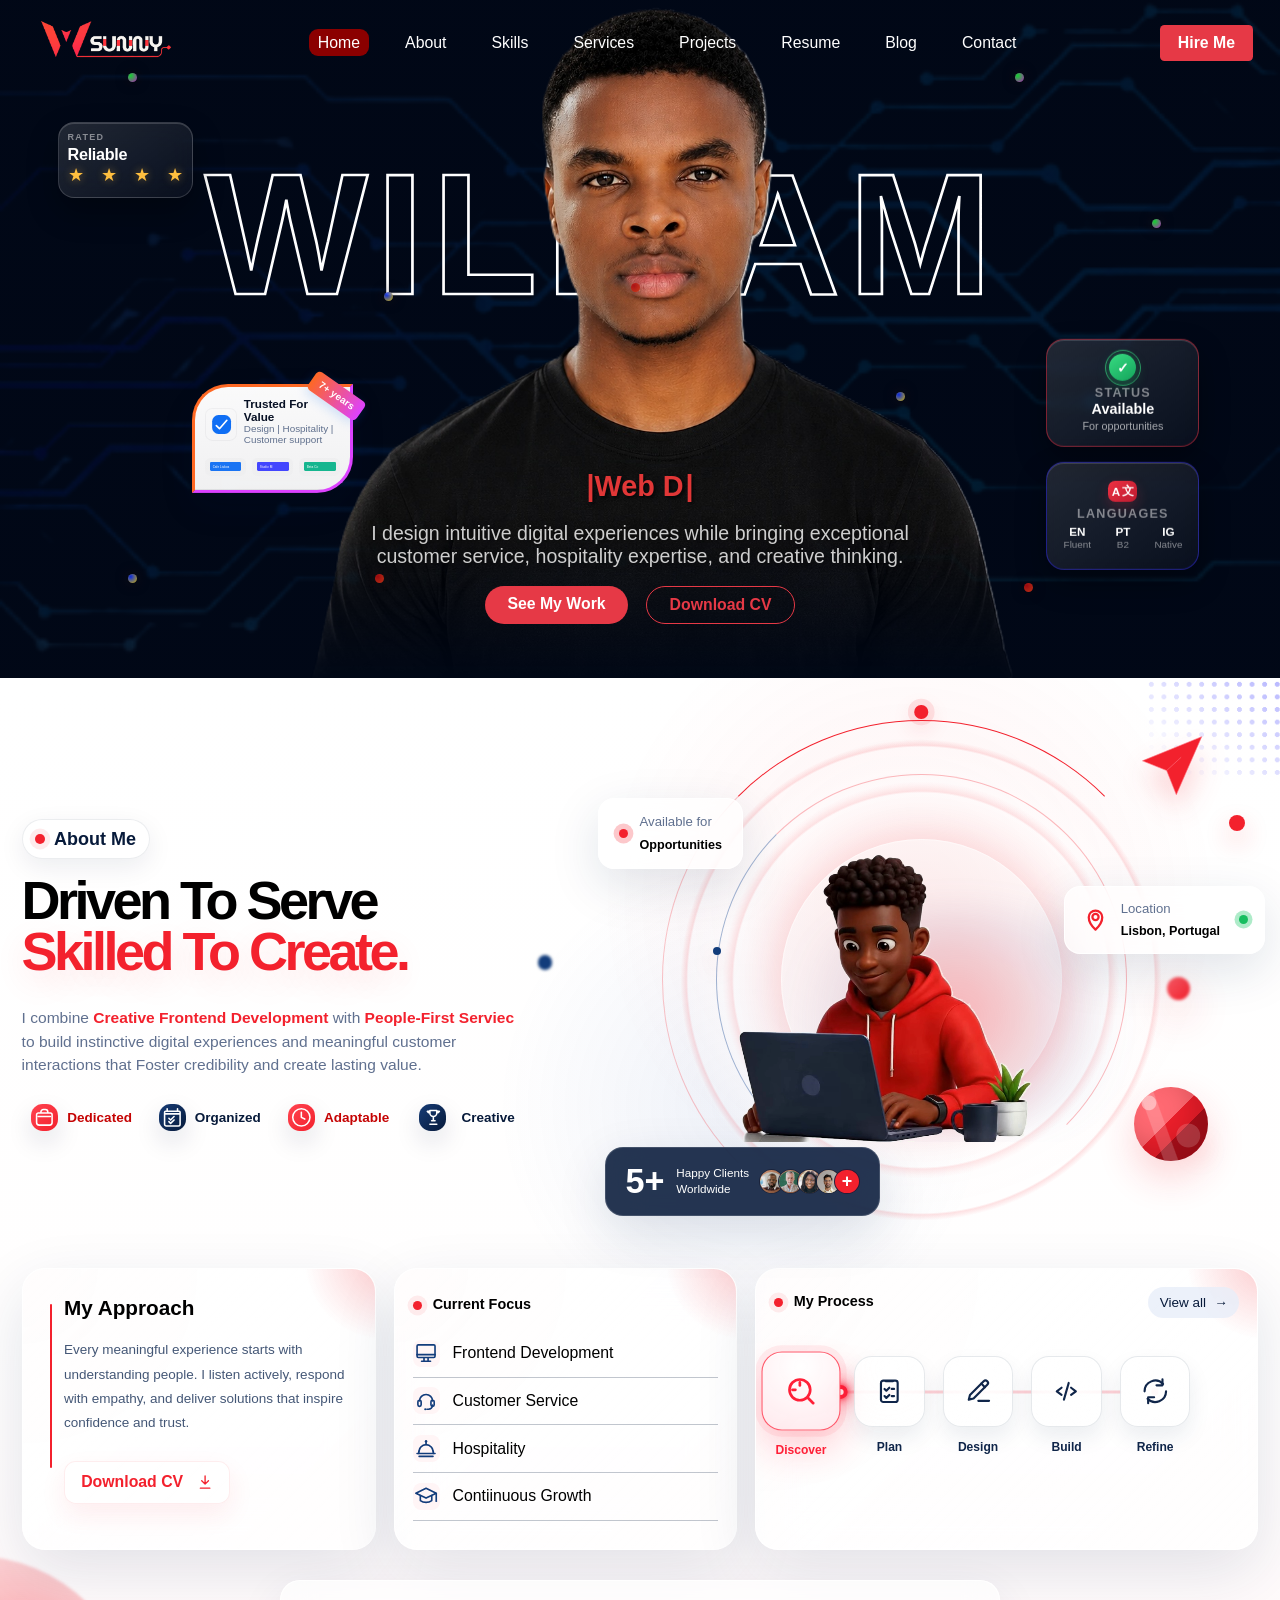
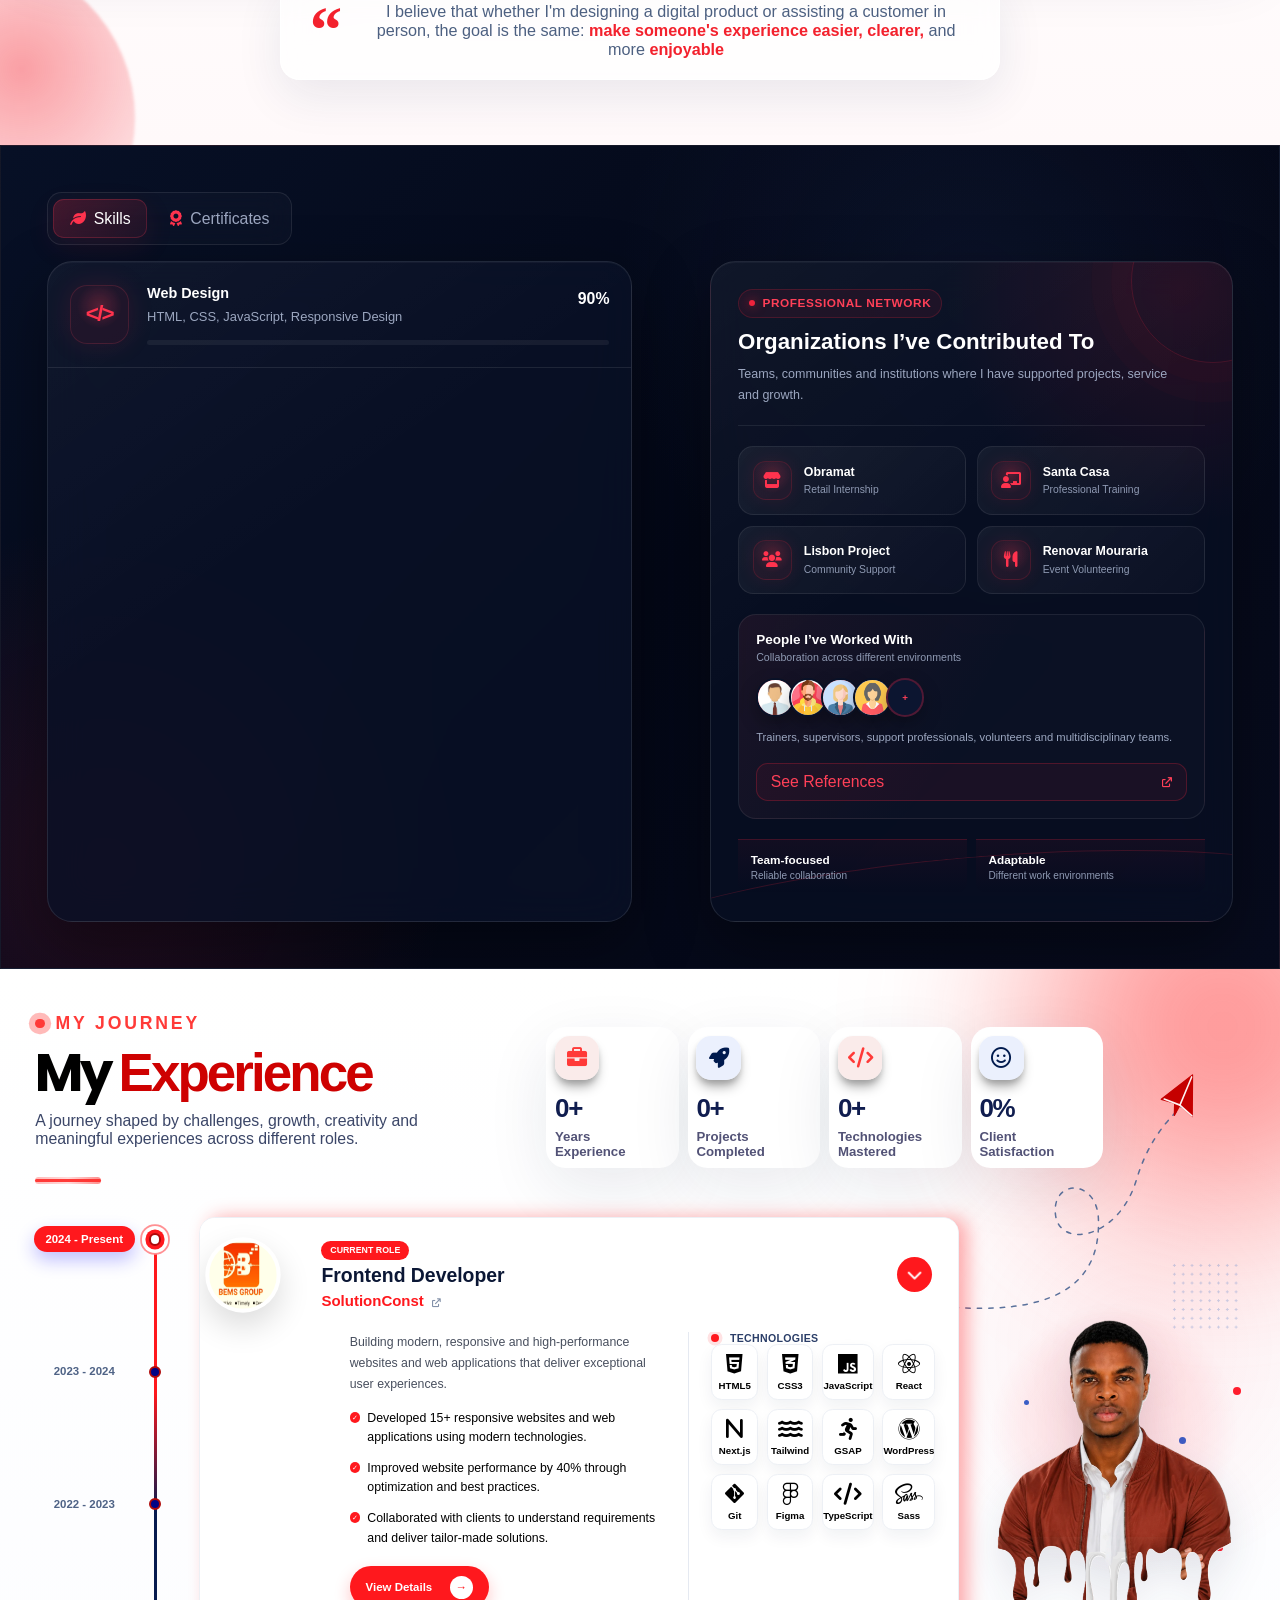
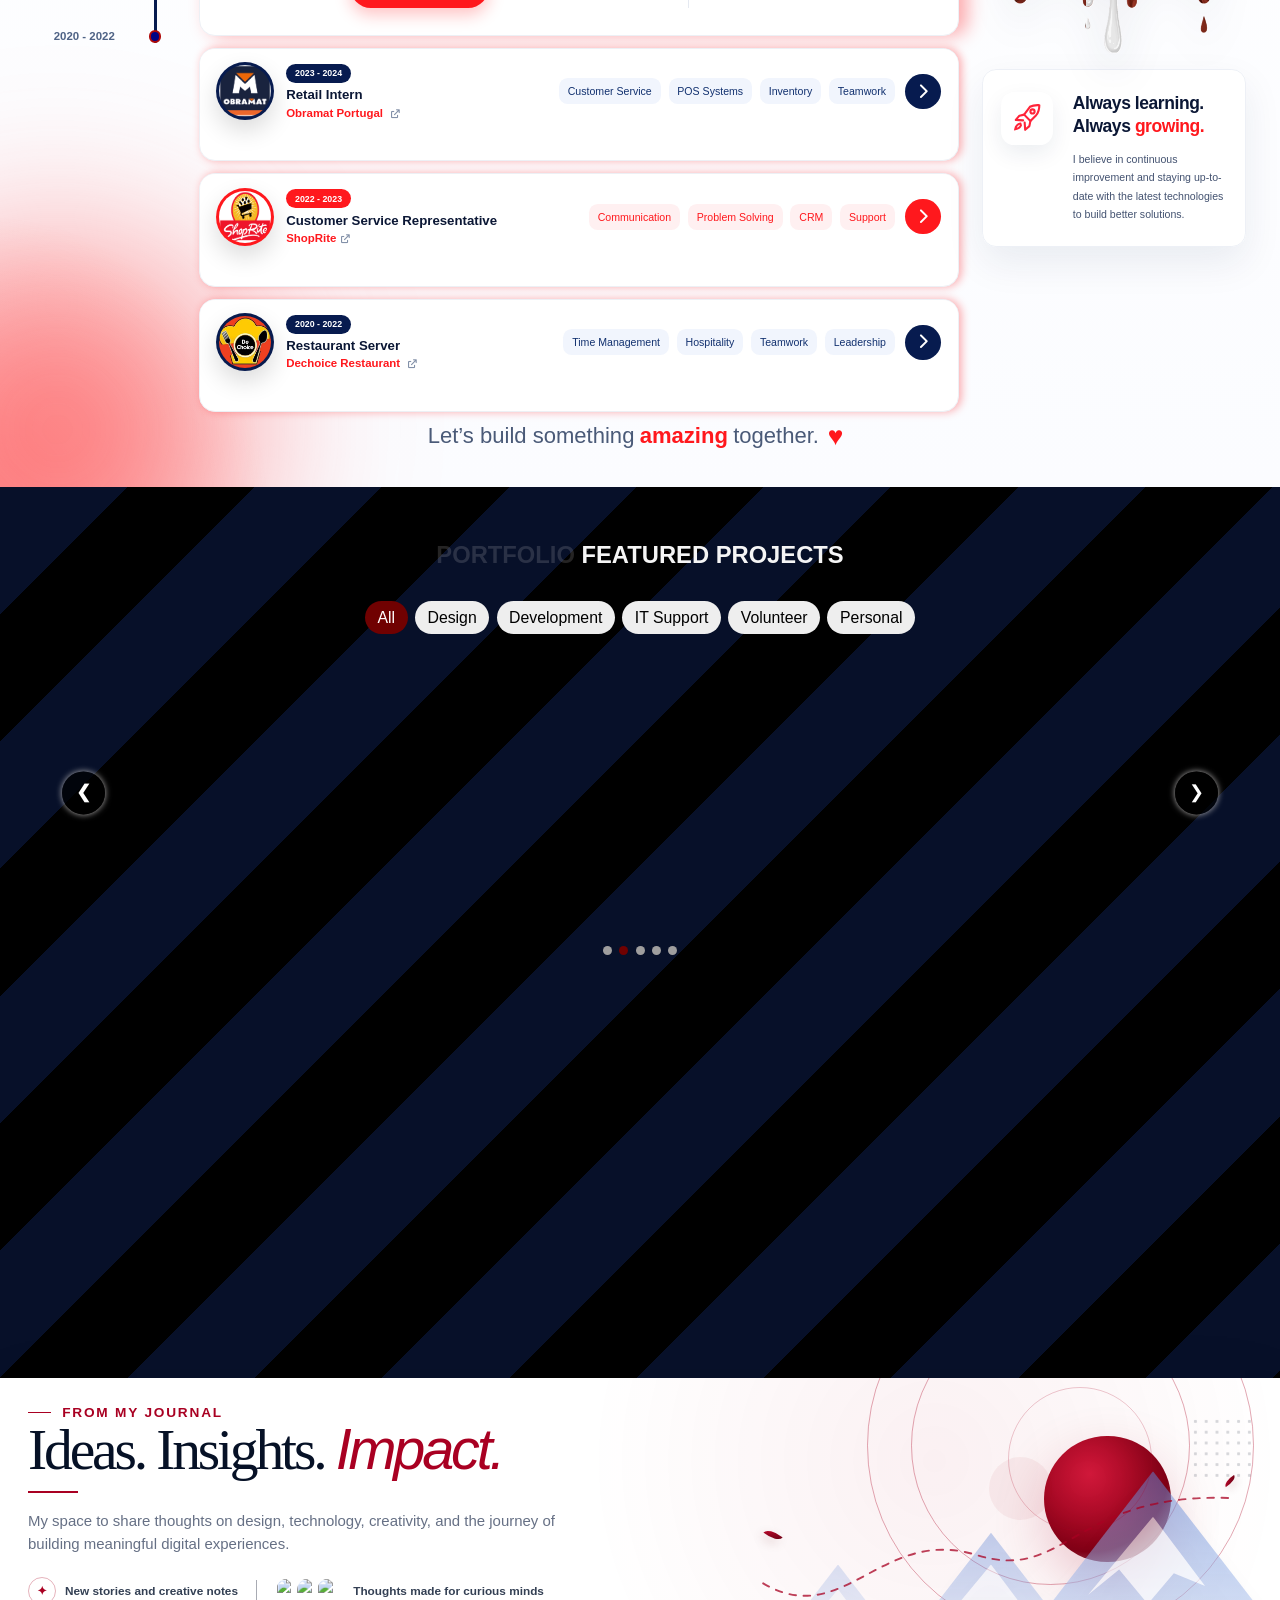
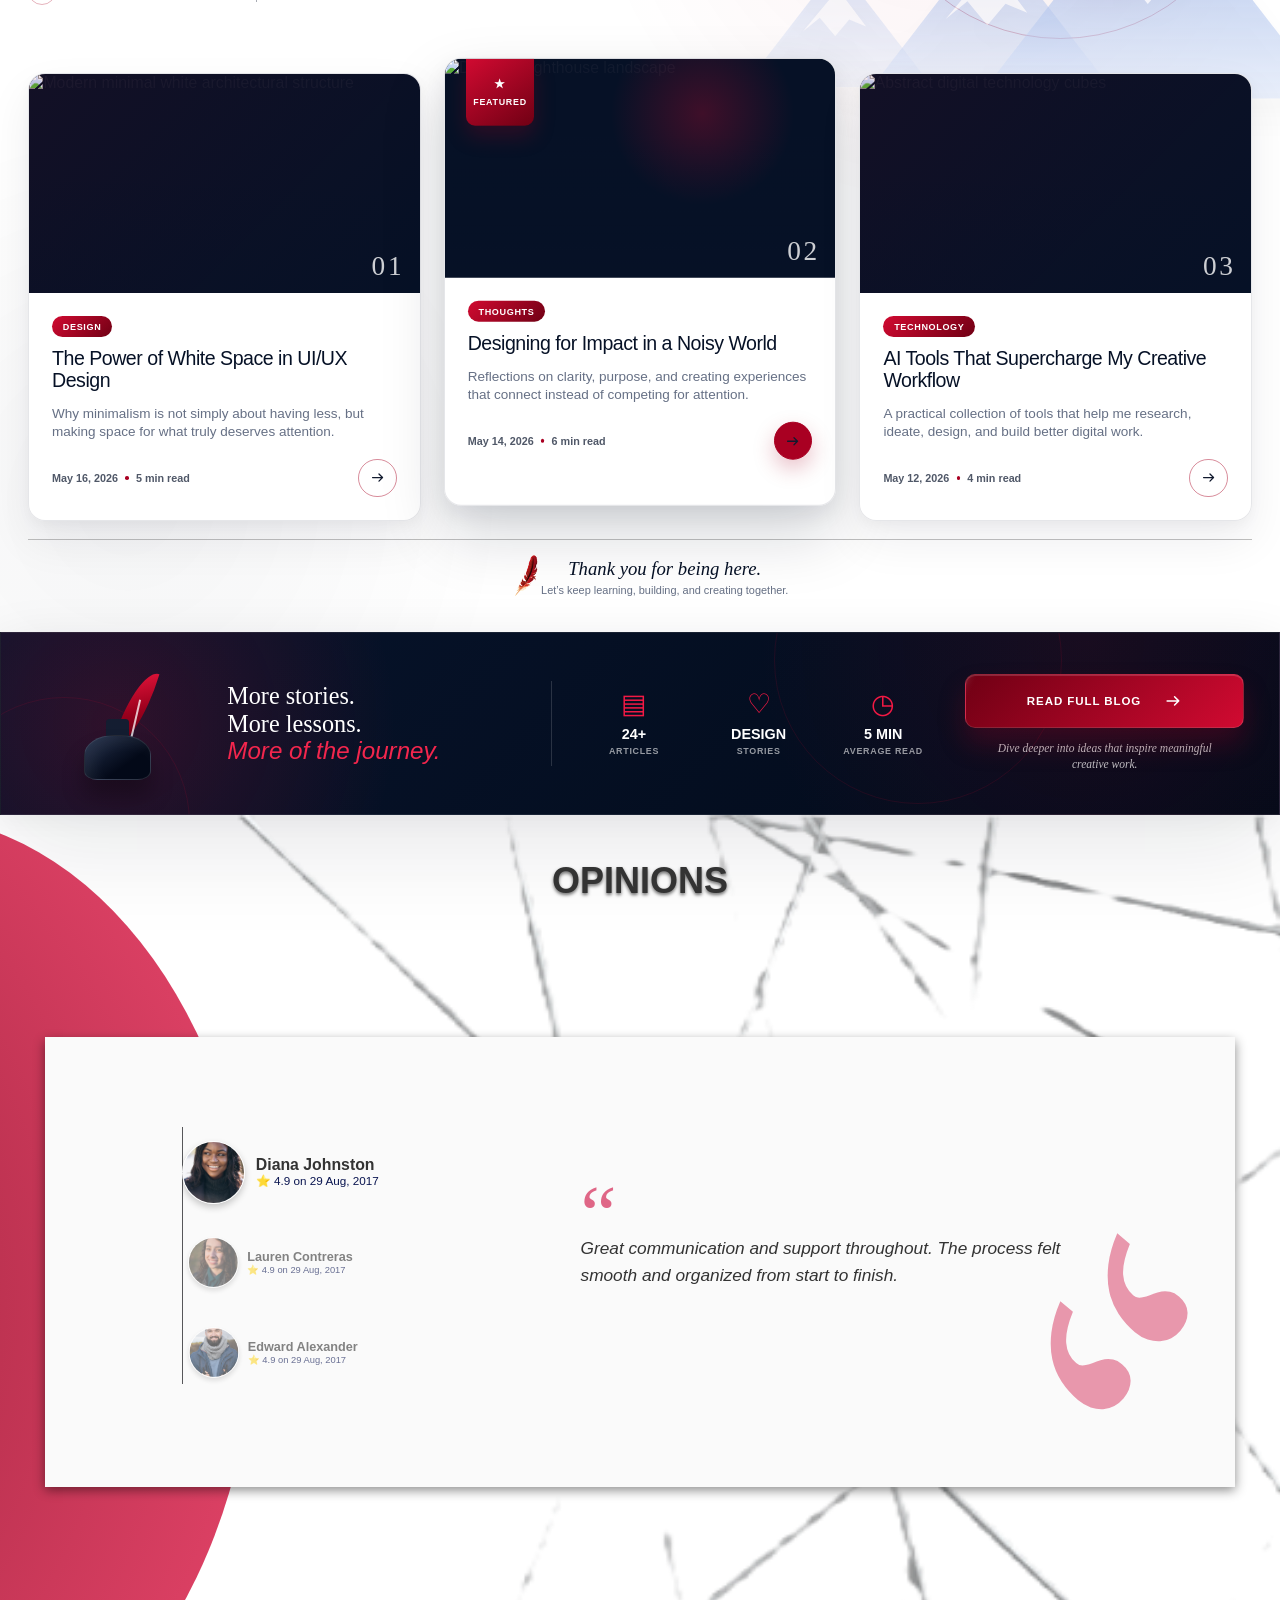
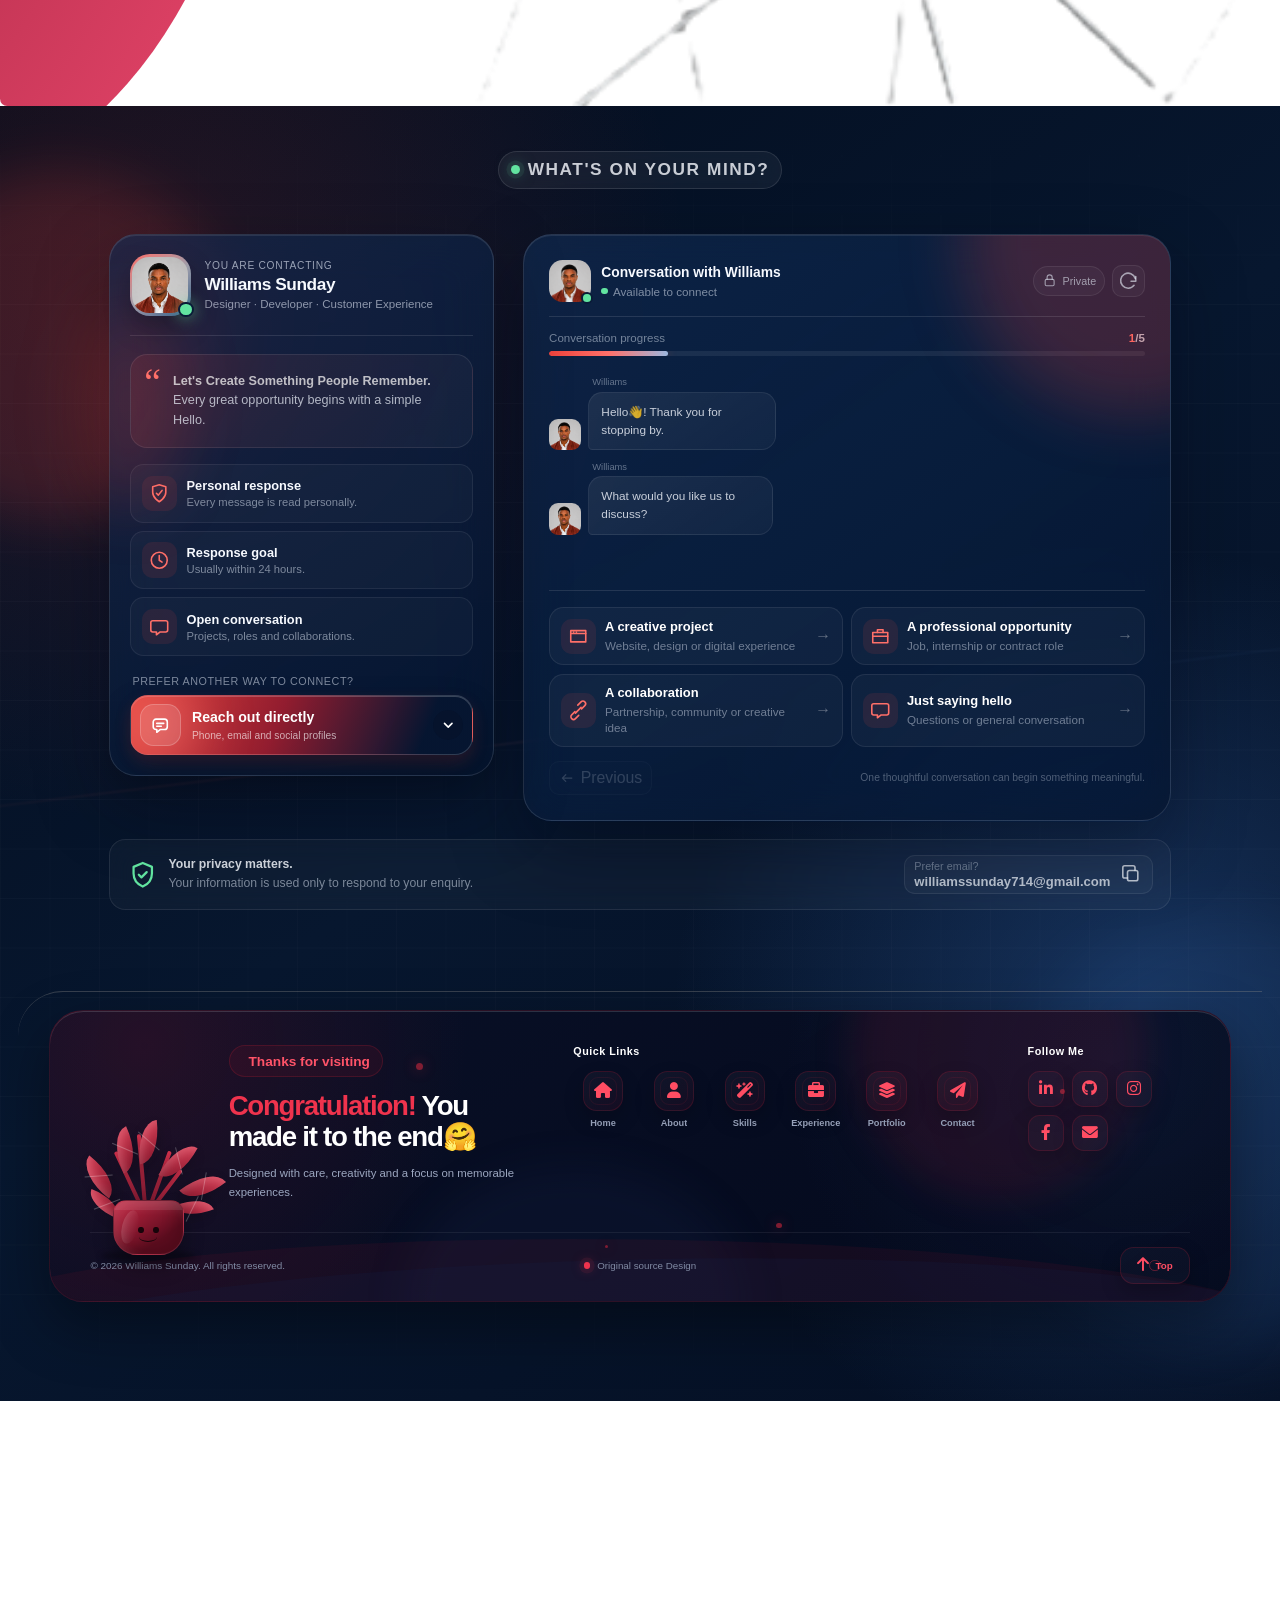
==== commit fec11624: "commit all changes" ====
--- a/index.html
+++ b/index.html
@@ -7,26 +7,24 @@
     <title>WilliamSunny | Portfolio</title>
     <link rel="stylesheet" href="fontawesome-free-6.0.0-web/css/all.css">
     <link rel="stylesheet" href="index.css">
+    <link rel="stylesheet" href="index-skill.css">
+    <link rel="stylesheet" href="index-footer.css">
+    <link rel="stylesheet" href="index-blog.css">
+    
     <link href="https://fonts.googleapis.com/css2?family=Montserrat:wght@400;600;800&family=Nunito:wght@300;600&display=swap" rel="stylesheet">
     <link href="https://fonts.googleapis.com/css2?family=Poppins:wght@400;500;600&display=swap" rel="stylesheet">
 
-
- <!-- Favicon (logo in tab) -->
   <link rel="icon" type="image/png" sizes="40x40" href="favy.png">
 
-  <!-- Optional: Apple devices (iPhone/iPad) -->
   <link rel="apple-touch-icon" href="favy.png">
 
-    
 </head>
 
 <body>
 
-
-  <!-- Side Menu -->
   <div class="side-menu" id="sideMenu">
     <button class="close-btn" id="closeBtn">&times;</button>
-    <a href="#Home">Home</a>
+    <a href="#Home" class="active">Home</a>
     <a href="#About">About</a>
     <a href="#Skill">Skills</a>
     <a href="#Services">Services</a>
@@ -37,19 +35,14 @@
     <a href="#form" class="cta" >Hire Me</a>
   </div>
 
-  <!-- Quick CTA -->
-  <a href="#form" class="quick-cta cta">Hire Me</a>
-
-
-
-  <!-- Page Content -->
+  
 
 <div class="content-wrapper">
 
 
-
-
-<section  class="hero" id="Home">
+<!-- HERO SECTION -->
+
+<section  class="hero" id="home">
 <div class="hero-bg"></div>
 
 <header>
@@ -59,7 +52,7 @@
     </div>
 
     <div class="nav-links">
-      <a href="#Home">Home</a>
+      <a href="#Home" class="active">Home</a>
       <a href="#About">About</a>
       <a href="#Skill">Skills</a>
       <a href="#Services">Services</a>
@@ -89,34 +82,42 @@
 <div class="bubble bubble8"></div>
 <div class="bubble bubble9"></div>
 
-
-
 </div>
 
 
+<div class="hero-rating-card">
+  <div class="hero-rating-copy">
+    <span class="hero-rating-label">Rated</span>
+    <strong class="hero-rating-title">Reliable</strong>
+  </div>
+
+  <div class="hero-rating-stars" aria-label="Rated four stars">
+    <span>★</span>
+    <span>★</span>
+    <span>★</span>
+    <span>★</span>
+  </div>
+</div>
+
 
 <div class="hero-content">
-    
-<!-- Image in front of text container -->
+
+
+
+
+
 <div class="image-layer-container">
-  <!-- Text behind the image -->
 
   <h1 class="background-text">William</h1>
-  <p class="background-subtext">Customer Rep × Front-end Developer</p>
-
-  <!-- Image in front -->
-  <div class="image-front">
+  <p class="background-subtext">Sunday</p>
+
+  <div class="image-front fade-up">
     <img src="potrait1.png" alt="Headshot">
   </div>
+
 </div>
 
-<!-- Terminal Text Effect Container -->
-
-
 <div class="allterm">
-    
-
-  
 
 <div class="terminal-counter">
   <span class="terminal-prefix">| </span>
@@ -124,46 +125,57 @@
   <span class="cursor">|</span>
 </div>
 
-
-
 <div class="cta-block">
-  <!-- Tagline -->
- <!-- <p class="cta-tagline">Driven to Serve, Skilled to Build - Ready to Contribute and Eager to Grow</p> -->
-
-  <!-- CTA buttons -->
+  <span class="cta-tagline"> 
+    I design intuitive digital experiences while bringing exceptional customer service, 
+    hospitality expertise, and creative thinking.</span>
   <div class="cta-buttons">
     <a href="#work" class="btn btn-primary">See My Work</a>
-    <a href="CURRICULO DE WILLIAMS2 (3).pdf" class="btn btn-secondary" download>Download CV</a>
+    <a href="WILLIAM SUNDAY.pdf" class="btn btn-secondary" download>Download CV</a>
   </div>
 </div>
 
 </div>
 
-<!-- Language and Location Tags -->
-<div class="lang-location-tags">
-  <div class="info-item">
-    <div class="icon-circle">
-      <i class="fas fa-language"></i>
-    </div>
-    <p>English (Fluent)</p>
-    <p>Portuguese (B1)</p>
-    <p>Igbo (Native)</p>
-
-  </div>
-
-
-  <div class="info-item">
-    <div class="icon-circle location-icon">
-      <i class="fas fa-map-marker-alt"></i>
-    </div>
-    <p>Lisbon, Portugal</p>
-  </div>
+<div class="hero-info-cards">
+
+  <!-- Availability Card -->
+  <article
+    class="hero-mini-card hero-availability-card"
+    aria-label="Currently available for opportunities"
+  >
+    <div class="hero-availability-icon">
+      <span class="hero-availability-tick">✓</span>
+      <span class="hero-availability-pulse"></span>
+    </div>
+
+    <span class="hero-card-label">Status</span>
+    <strong class="hero-card-title">Available</strong>
+    <small class="hero-card-subtitle">For opportunities</small>
+  </article>
+
+
+  <!-- Languages Card -->
+  <article
+    class="hero-mini-card hero-language-card"
+    aria-label="Languages spoken"
+  >
+    <div class="hero-language-icon">
+      <span>A</span>
+      <span>文</span>
+    </div>
+
+    <span class="hero-card-label">Languages</span>
+
+    <div class="hero-language-list">
+      <span>EN <small>Fluent</small></span>
+      <span>PT <small>B2</small></span>
+      <span>IG <small>Native</small></span>
+    </div>
+  </article>
 
 </div>
 
-
-
-    <!-- Left floating panel -->
     <aside class="left-panel" aria-labelledby="panel-title">
       <div class="ribbon" role="note">7+ years</div>
       <div class="panel-head">
@@ -195,433 +207,1566 @@
 
 </div>
 
-
-
- <div class="social-container">
-    <a href="https://twitter.com" target="_blank"><i class="fab fa-twitter"></i></a>
-    <a href="https://instagram.com" target="_blank"><i class="fab fa-instagram"></i></a>
-    <a href="https://facebook.com" target="_blank"><i class="fab fa-facebook-f"></i></a>
-    <a href="https://linkedin.com" target="_blank"><i class="fab fa-linkedin-in"></i></a>
-    <a href="mailto:example@email.com"><i class="fas fa-envelope"></i></a>
+</section>
+
+
+<!--ABOUT SECTION-->
+<section class="MAIIN-ABOUT" id="about" aria-labelledby="MAIIN-ABOUT-title">
+      <div class="MAIIN-ABOUT__ambient" aria-hidden="true">
+        <span class="MAIIN-ABOUT__orb MAIIN-ABOUT__orb--one"></span>
+        <span class="MAIIN-ABOUT__orb MAIIN-ABOUT__orb--two"></span>
+        <span class="MAIIN-ABOUT__orb MAIIN-ABOUT__orb--three"></span>
+        <span class="MAIIN-ABOUT__grid"></span>
+      </div>
+
+      <div class="MAIIN-ABOUT__shell">
+        <div class="MAIIN-ABOUT__hero">
+          <div class="MAIIN-ABOUT__copy">
+            <p class="MAIIN-ABOUT__eyebrow">
+              <span class="MAIIN-ABOUT__eyebrow-dot"></span>
+              About Me
+            </p>
+
+            <h2 class="MAIIN-ABOUT__title" id="MAIIN-ABOUT-title">
+              Driven To Serve<br>
+              <span>Skilled To Create.</span>
+            </h2>
+
+             
+
+            <p class="MAIIN-ABOUT__lead">
+              I combine <strong> Creative Frontend Development </strong> with
+              <strong>People-First Serviec</strong> to build instinctive digital 
+              experiences and meaningful customer interactions that Foster credibility
+              and create lasting value.
+            </p>
+
+            
+
+            <div class="MAIIN-ABOUT__stats" aria-label="Career highlights">
+              <article class="MAIIN-ABOUT__stat">
+                <span class="MAIIN-ABOUT__stat-icon MAIIN-ABOUT__stat-icon--red" aria-hidden="true">
+                  <svg viewBox="0 0 24 24"><path d="M8 7V5.8A2.8 2.8 0 0 1 10.8 3h2.4A2.8 2.8 0 0 1 16 5.8V7m-11 4h14M5 7h14a2 2 0 0 1 2 2v9a3 3 0 0 1-3 3H6a3 3 0 0 1-3-3V9a2 2 0 0 1 2-2Z"/></svg>
+                </span>
+                <small style="color: rgb(197, 3, 3);">Dedicated</small>
+              </article>
+
+              <article class="MAIIN-ABOUT__stat">
+                <span class="MAIIN-ABOUT__stat-icon MAIIN-ABOUT__stat-icon--navy" aria-hidden="true">
+                  <svg viewBox="0 0 24 24"><path d="M6 4V2M18 4V2M4 5h16a1 1 0 0 1 1 1v14a2 2 0 0 1-2 2H5a2 2 0 0 1-2-2V6a1 1 0 0 1 1-1Zm0 3h16M8 13l2 2 4-4M8 17l2 2 4-4"/></svg>
+                </span>
+                <small>Organized</small>
+              </article>
+
+              <article class="MAIIN-ABOUT__stat">
+                <span class="MAIIN-ABOUT__stat-icon MAIIN-ABOUT__stat-icon--red" aria-hidden="true">
+                  <svg viewBox="0 0 24 24"><path d="M12 2a10 10 0 1 0 0 20 10 10 0 0 0 0-20ZM12 6v6l4 2"/></svg>
+                </span>
+                <small style="color: rgb(197, 3, 3);">Adaptable</small>
+              </article>
+
+              <article class="MAIIN-ABOUT__stat">
+                <span class="MAIIN-ABOUT__stat-icon MAIIN-ABOUT__stat-icon--navy" aria-hidden="true">
+                  <svg viewBox="0 0 24 24"><path d="M8 4h8v3a4 4 0 0 1-8 0V4Zm-3 1h3v2a4 4 0 0 1-3-2Zm14 0h-3v2a4 
+                    4 0 0 0 3-2ZM12 11v5m-4 4h8m-6-4h4"/></svg>
+                </span>
+                <small>Creative</small>
+              </article>
+            </div>
+          </div>
+
+          <div class="MAIIN-ABOUT__visual">
+            <div class="MAIIN-ABOUT__visual-rings" aria-hidden="true">
+              <span></span><span></span><span></span>
+            </div>
+
+            <div class="MAIIN-ABOUT__orbit-runner" aria-hidden="true">
+              <span class="MAIIN-ABOUT__orbit-dot"></span>
+            </div>
+
+            <div class="MAIIN-ABOUT__planet" aria-hidden="true">
+              <span class="MAIIN-ABOUT__planet-surface"></span>
+            </div>
+
+            <div class="MAIIN-ABOUT__availability MAIIN-ABOUT-float-card">
+              <span class="MAIIN-ABOUT__pulse"></span>
+              <div>
+                <small>Available for</small>
+                <strong>Opportunities</strong>
+              </div>
+            </div>
+
+            <div class="MAIIN-ABOUT__location MAIIN-ABOUT-float-card">
+              <span class="MAIIN-ABOUT__pin" aria-hidden="true">
+                <svg viewBox="0 0 24 24"><path d="M12 21s6-5.5 6-11a6 6 0 1 0-12 0c0 5.5 6 11 6 11Zm0-8.5A2.5 2.5 0 1 0 12 7a2.5 2.5 0 0 0 0 5.5Z"/></svg>
+              </span>
+              <div>
+                <small>Location</small>
+                <strong>Lisbon, Portugal</strong>
+              </div>
+              <span class="MAIIN-ABOUT__online" aria-label="Available"></span>
+            </div>
+
+            <div class="MAIIN-ABOUT__plane" aria-hidden="true">
+              <svg viewBox="0 0 64 64"><path d="M56 8 7 28l20 8 8 20L56 8Zm-29 28 12-11"/></svg>
+            </div>
+
+            <div class="MAIIN-ABOUT__portrait" data-tilt>
+              <div class="MAIIN-ABOUT__portrait-glow"></div>
+              <video
+                  class="avatar-video"
+                  autoplay
+                  muted
+                  loop
+                  playsinline
+                  preload="metadata"
+                  poster="avatar.png">
+                  <source src="avatar_transparent.webm" type="video/webm">
+              </video>
+            </div>
+
+            <div class="MAIIN-ABOUT__clients MAIIN-ABOUT-float-card">
+              <strong><span class="MAIIN-ABOUT-counter" data-target="5">0</span>+</strong>
+              <span>Happy Clients<br>Worldwide</span>
+              <div class="MAIIN-ABOUT__faces" aria-hidden="true">
+
+                <i><img src="teacher5.jpg" alt=""></i>
+                <i><img src="teacher2.jpg" alt=""></i>
+                <i><img src="testimony3.jpg" alt=""></i>
+                <i><img src="teacher6.jpg" alt=""></i>
+                <b>+</b>
+              </div>
+            </div>
+
+            <span class="MAIIN-ABOUT__decor MAIIN-ABOUT__decor--a"></span>
+            <span class="MAIIN-ABOUT__decor MAIIN-ABOUT__decor--b"></span>
+            <span class="MAIIN-ABOUT__decor MAIIN-ABOUT__decor--c"></span>
+          </div>
+        </div>
+
+        <div class="MAIIN-ABOUT__cards">
+          <article class="MAIIN-ABOUT__panel MAIIN-ABOUT__approach" data-tilt>
+            <div class="MAIIN-ABOUT__panel-line"></div>
+            <h3>My Approach</h3>
+            <p>
+            Every meaningful experience starts with understanding people. 
+            I listen actively, respond with empathy, and deliver solutions 
+            that inspire confidence and trust.
+            </p>
+            <a class="MAIIN-ABOUT__button" href="#" aria-label="Download CV">
+              Download CV
+              <svg viewBox="0 0 24 24"><path d="M12 3v12m-5-5 5 5 5-5M5 21h14"/></svg>
+            </a>
+          </article>
+
+          <article class="MAIIN-ABOUT__panel MAIIN-ABOUT__services">
+            <h3><span></span>Current Focus</h3>
+            <ul>
+              <li>
+                <i>
+                  <svg
+                    class="focus-icon"
+                    xmlns="http://www.w3.org/2000/svg"
+                    viewBox="0 0 64 64"
+                    aria-hidden="true"
+                  >
+                    <rect
+                      x="10"
+                      y="12"
+                      width="44"
+                      height="31"
+                      rx="3"
+                      fill="none"
+                      stroke="currentColor"
+                      stroke-width="4"
+                    />
+
+                    <path
+                      d="M10 36h44"
+                      fill="none"
+                      stroke="currentColor"
+                      stroke-width="4"
+                      stroke-linecap="round"
+                    />
+
+                    <path
+                      d="M27 44v7M37 44v7M21 52h22"
+                      fill="none"
+                      stroke="currentColor"
+                      stroke-width="4"
+                      stroke-linecap="round"
+                      stroke-linejoin="round"
+                    />
+                  </svg>
+                </i>
+                <span>Frontend Development</span>
+              </li>
+
+
+              <li>
+                <i>
+                <svg
+                class="focus-icon"
+                xmlns="http://www.w3.org/2000/svg"
+                viewBox="0 0 64 64"
+                aria-hidden="true"
+              >
+                <path
+                  d="M16 32a16 16 0 1 1 32 0"
+                  fill="none"
+                  stroke="currentColor"
+                  stroke-width="4"
+                  stroke-linecap="round"
+                />
+
+                <rect
+                  x="12"
+                  y="30"
+                  width="8"
+                  height="15"
+                  rx="4"
+                  fill="none"
+                  stroke="currentColor"
+                  stroke-width="4"
+                />
+
+                <rect
+                  x="44"
+                  y="30"
+                  width="8"
+                  height="15"
+                  rx="4"
+                  fill="none"
+                  stroke="currentColor"
+                  stroke-width="4"
+                />
+
+                <path
+                  d="M48 42c0 6-5 10-10 10h-4"
+                  fill="none"
+                  stroke="currentColor"
+                  stroke-width="4"
+                  stroke-linecap="round"
+                />
+
+                <circle
+                  cx="30"
+                  cy="52"
+                  r="2.5"
+                  fill="currentColor"
+                />
+                </svg>
+                </i><span>Customer Service</span></li>
+              
+              <li>
+                <i>
+                <svg
+                  class="focus-icon"
+                  xmlns="http://www.w3.org/2000/svg"
+                  viewBox="0 0 64 64"
+                  aria-hidden="true"
+                >
+                  <circle
+                    cx="32"
+                    cy="13"
+                    r="3"
+                    fill="currentColor"
+                  />
+
+                  <path
+                    d="M32 16v5"
+                    fill="none"
+                    stroke="currentColor"
+                    stroke-width="4"
+                    stroke-linecap="round"
+                  />
+
+                  <path
+                    d="M14 43c0-13 8-22 18-22s18 9 18 22"
+                    fill="none"
+                    stroke="currentColor"
+                    stroke-width="4"
+                    stroke-linecap="round"
+                  />
+
+                  <path
+                    d="M10 43h44"
+                    fill="none"
+                    stroke="currentColor"
+                    stroke-width="4"
+                    stroke-linecap="round"
+                  />
+
+                  <path
+                    d="M15 50h34"
+                    fill="none"
+                    stroke="currentColor"
+                    stroke-width="4"
+                    stroke-linecap="round"
+                  />
+                </svg>
+                </i>
+                <span>Hospitality</span>
+              </li>
+
+              <li>
+                <i>
+                <svg
+                  class="focus-icon"
+                  xmlns="http://www.w3.org/2000/svg"
+                  viewBox="0 0 64 64"
+                  aria-hidden="true"
+                >
+                  <path
+                    d="M7 25 32 13l25 12-25 12L7 25Z"
+                    fill="none"
+                    stroke="currentColor"
+                    stroke-width="4"
+                    stroke-linejoin="round"
+                  />
+
+                  <path
+                    d="M18 31v12c8 6 20 6 28 0V31"
+                    fill="none"
+                    stroke="currentColor"
+                    stroke-width="4"
+                    stroke-linecap="round"
+                    stroke-linejoin="round"
+                  />
+
+                  <path
+                    d="M57 26v15"
+                    fill="none"
+                    stroke="currentColor"
+                    stroke-width="4"
+                    stroke-linecap="round"
+                  />
+
+                  <circle
+                    cx="57"
+                    cy="44"
+                    r="2.5"
+                    fill="currentColor"
+                  />
+                </svg>
+                </i>
+                <span>Contiinuous Growth</span>
+              </li>
+
+            </ul>
+          </article>
+
+          <article class="MAIIN-ABOUT__panel MAIIN-ABOUT__tech">
+            <div class="MAIIN-ABOUT__panel-head">
+              <h3><span></span>My Process</h3>
+              <button type="button" class="MAIIN-ABOUT__view-all">View all <b>→</b></button>
+            </div>
+
+            <div class="MAIIN-ABOUT__tech-grid">
+<div class="WS-process" aria-label="My design and development process">
+
+  <svg
+    class="WS-process__circuit"
+    aria-hidden="true"
+    preserveAspectRatio="none"
+  >
+    <defs>
+      <linearGradient
+        id="WS-process-gradient"
+        x1="0"
+        y1="0"
+        x2="1"
+        y2="0"
+      >
+        <stop offset="0%" stop-color="#ff1f3d"></stop>
+        <stop offset="50%" stop-color="#ff5369"></stop>
+        <stop offset="100%" stop-color="#ff1f3d"></stop>
+      </linearGradient>
+
+      <filter
+        id="WS-process-glow"
+        x="-100%"
+        y="-100%"
+        width="300%"
+        height="300%"
+      >
+        <feGaussianBlur stdDeviation="4" result="blur"></feGaussianBlur>
+
+        <feMerge>
+          <feMergeNode in="blur"></feMergeNode>
+          <feMergeNode in="SourceGraphic"></feMergeNode>
+        </feMerge>
+      </filter>
+    </defs>
+
+    <path class="WS-process__base-path"></path>
+
+    <path class="WS-process__active-path"></path>
+
+    <circle
+      class="WS-process__energy WS-process__energy--one"
+      r="5"
+    ></circle>
+
+    <circle
+      class="WS-process__energy WS-process__energy--two"
+      r="3.5"
+    ></circle>
+
+    <circle
+      class="WS-process__energy WS-process__energy--three"
+      r="2.5"
+    ></circle>
+  </svg>
+
+  <div class="WS-process__steps">
+
+    <article class="WS-process__step">
+      <div class="WS-process__node">
+        <span class="WS-process__pulse"></span>
+
+        <svg viewBox="0 0 24 24" aria-hidden="true">
+          <circle cx="11" cy="11" r="7"></circle>
+          <path d="m20 20-3.8-3.8"></path>
+          <path d="M11 6v2"></path>
+          <path d="M6 11h2"></path>
+        </svg>
+      </div>
+
+      <h3>Discover</h3>
+    </article>
+
+    <article class="WS-process__step">
+      <div class="WS-process__node">
+        <span class="WS-process__pulse"></span>
+
+        <svg viewBox="0 0 24 24" aria-hidden="true">
+          <rect x="5" y="3" width="14" height="18" rx="2"></rect>
+          <path d="M9 3.5h6"></path>
+          <path d="m8 10 1.5 1.5L12 9"></path>
+          <path d="M14 10h2"></path>
+          <path d="m8 16 1.5 1.5L12 15"></path>
+          <path d="M14 16h2"></path>
+        </svg>
+      </div>
+
+      <h3>Plan</h3>
+    </article>
+
+    <article class="WS-process__step">
+      <div class="WS-process__node">
+        <span class="WS-process__pulse"></span>
+
+        <svg viewBox="0 0 24 24" aria-hidden="true">
+          <path d="M12 20h9"></path>
+          <path
+            d="M16.5 3.5a2.1 2.1 0 0 1 3 3L8 18l-4 1 1-4Z"
+          ></path>
+          <path d="m14.5 5.5 3 3"></path>
+        </svg>
+      </div>
+
+      <h3>Design</h3>
+    </article>
+
+    <article class="WS-process__step">
+      <div class="WS-process__node">
+        <span class="WS-process__pulse"></span>
+
+        <svg viewBox="0 0 24 24" aria-hidden="true">
+          <path d="m8 9-4 3 4 3"></path>
+          <path d="m16 9 4 3-4 3"></path>
+          <path d="m14 5-4 14"></path>
+        </svg>
+      </div>
+
+      <h3>Build</h3>
+    </article>
+
+    <article class="WS-process__step">
+      <div class="WS-process__node">
+        <span class="WS-process__pulse"></span>
+
+        <svg viewBox="0 0 24 24" aria-hidden="true">
+          <path d="M3 12a9 9 0 0 1 15.5-6.2"></path>
+          <path d="M18 2v5h-5"></path>
+          <path d="M21 12a9 9 0 0 1-15.5 6.2"></path>
+          <path d="M6 22v-5h5"></path>
+        </svg>
+      </div>
+
+      <h3>Refine</h3>
+    </article>
+
   </div>
-
-
-
-  
+</div>
+            </div>
+          </article>
+        </div>
+
+        <blockquote class="MAIIN-ABOUT__quote">
+          <span>“</span>
+          <p>I believe that whether I'm designing a digital product or assisting a customer in person, 
+            the goal is the same: <strong>make someone's experience easier,</strong>
+            <strong>clearer,</strong>
+             and more
+            <strong> enjoyable</strong></p>
+        </blockquote>
+      </div>
 </section>
 
-<section class="Me" id="About">
-  
-  <div class="Me-content">
-    <div class="Me-image-side">
-      <div class="Me-img-bg"></div>
-      <img src="ABOUT ME.png" alt="Profile Image" class="Me-profile-img">
-    </div>
-
-<div class="Me-text-side">
-
-  <section class="about">
     
 
-    <p class="intro">
-        <span class="dropcap">H</span>ello, my name is Williams. 
-        I am driven to Serve, Skilled to Build - Ready to Contribute and Eager to Grow.
-        I enjoy turning ideas into meaningful outcomes and 
-        continuously improving my skills through learning and practice. <br> <br>
-
+<!--
+  SKILLS + CERTIFICATES SECTION
+
+-->
+<section class="SC-section" aria-label="Skills and certificates" id="skills">
+  <div class="SC-bg-orb SC-bg-orb--one" aria-hidden="true"></div>
+  <div class="SC-bg-orb SC-bg-orb--two" aria-hidden="true"></div>
+  <div class="SC-grid-lines" aria-hidden="true"></div>
+  <div class="SC-wave SC-wave--one" aria-hidden="true"></div>
+  <div class="SC-wave SC-wave--two" aria-hidden="true"></div>
+
+  <div class="SC-shell">
+    <div class="SC-tabs" role="tablist" aria-label="Skills and certificates tabs">
+      <button class="SC-tab is-active" type="button" role="tab" aria-selected="true" aria-controls="SC-skills-panel" id="SC-skills-tab">
+        <span class="SC-tab-icon" aria-hidden="true"><i class="fa-solid fa-leaf"></i></span>
+        Skills
+      </button>
+
+      <button class="SC-tab" type="button" role="tab" aria-selected="false" aria-controls="SC-certificates-panel" id="SC-certificates-tab">
+        <span class="SC-tab-icon" aria-hidden="true"><i class="fa-solid fa-award"></i></span>
+        Certificates
+      </button>
+    </div>
+
+    <div class="SC-layout">
+      <!-- SKILLS -->
+      <section class="SC-panel SC-skills-panel is-visible" id="SC-skills-panel" role="tabpanel" aria-labelledby="SC-skills-tab">
+       
+       
+        <div class="SC-card SC-skills-card">
+          <article class="SC-skill" style="--SC-level: 90%">
+            <div class="SC-skill-icon" aria-hidden="true">&lt;/&gt;</div>
+            <div class="SC-skill-content">
+              <div class="SC-skill-top">
+                <div>
+                  <h3>Web Design</h3>
+                  <p>HTML, CSS, JavaScript, Responsive Design</p>
+                </div>
+                <strong>90%</strong>
+              </div>
+              <div class="SC-progress"><span></span></div>
+            </div>
+          </article>
+
+          <article class="SC-skill" style="--SC-level: 85%">
+            <div class="SC-skill-icon" aria-hidden="true">
+              <i class="fa-solid fa-desktop"></i>
+            </div>
+            <div class="SC-skill-content">
+              <div class="SC-skill-top">
+                <div>
+                  <h3>Office Assistance</h3>
+                  <p>Ms Word, Spreadsheet, Data Entry, Softwares and Hardware</p>
+                </div>
+                <strong>85%</strong>
+              </div>
+              <div class="SC-progress"><span></span></div>
+            </div>
+          </article>
+
+          <article class="SC-skill" style="--SC-level: 88%">
+            <div class="SC-skill-icon" aria-hidden="true">
+              <i class="fa-regular fa-comments"></i>
+            </div>
+            <div class="SC-skill-content">
+              <div class="SC-skill-top">
+                <div>
+                  <h3>Communication</h3>
+                  <p>Active Listening, Empathy, Clarity</p>
+                </div>
+                <strong>88%</strong>
+              </div>
+              <div class="SC-progress"><span></span></div>
+            </div>
+          </article>
+
+          <article class="SC-skill" style="--SC-level: 92%">
+            <div class="SC-skill-icon" aria-hidden="true">●●●</div>
+            <div class="SC-skill-content">
+              <div class="SC-skill-top">
+                <div>
+                  <h3>Customer Service</h3>
+                  <p>Problem Solving, Patience, Support</p>
+                </div>
+                <strong>92%</strong>
+              </div>
+              <div class="SC-progress"><span></span></div>
+            </div>
+          </article>
+
+          <article class="SC-skill" style="--SC-level: 80%">
+            <div class="SC-skill-icon" aria-hidden="true">
+              <i class="fa-solid fa-hand-holding-heart"></i>
+            </div>
+            <div class="SC-skill-content">
+              <div class="SC-skill-top">
+                <div>
+                  <h3>Community Service</h3>
+                  <p>Planning, Organization, Teamwork, Public Relation</p>
+                </div>
+                <strong>80%</strong>
+              </div>
+              <div class="SC-progress"><span></span></div>
+            </div>
+          </article>
+        </div>
+
+
+        <aside class="SC-card SC-contribution-card">
+
+          <div class="SC-contribution-header">
+            <span class="SC-contribution-kicker">Professional Network</span>
+            <h3>Organizations I’ve Contributed To</h3>
+            <p>Teams, communities and institutions where I have supported projects, service and growth.</p>
+          </div>
+
+          <div class="SC-organization-grid">
+
+            <article class="SC-organization-item">
+              <div class="SC-organization-icon">
+                <i class="fa-solid fa-store"></i>
+              </div>
+              <div>
+                <strong>Obramat</strong>
+                <span>Retail Internship</span>
+              </div>
+            </article>
+
+            <article class="SC-organization-item">
+              <div class="SC-organization-icon">
+               <i class="fa-solid fa-chalkboard-user"></i>
+              </div>
+              <div>
+                <strong>Santa Casa</strong>
+                <span>Professional Training</span>
+              </div>
+            </article>
+
+            <article class="SC-organization-item">
+              <div class="SC-organization-icon">
+                <i class="fa-solid fa-users"></i>
+              </div>
+              <div>
+                <strong>Lisbon Project</strong>
+                <span>Community Support</span>
+              </div>
+            </article>
+
+            <article class="SC-organization-item">
+              <div class="SC-organization-icon">
+                <i class="fa-solid fa-utensils"></i>
+              </div>
+              <div>
+                <strong>Renovar Mouraria</strong>
+                <span>Event Volunteering</span>
+              </div>
+            </article>
+
+          </div>
+
+<div class="SC-people-block SC-people-block--desktop">
+
+  <div class="SC-people-title">
+    <span>People I’ve Worked With</span>
+    <small>Collaboration across different environments</small>
+  </div>
+
+  <div class="SC-people-stack" aria-label="People I have worked with">
+
+    <div class="SC-person-avatar">
+      <img src="jose.jpg" alt="José Rosa">
+    </div>
+
+    <div class="SC-person-avatar">
+      <img src="cladio.jpg" alt="Cláudio">
+    </div>
+
+    <div class="SC-person-avatar">
+      <img src="teresa.jpg" alt="Teresa">
+    </div>
+
+    <div class="SC-person-avatar">
+      <img src="celia.jpg" alt="Célia">
+    </div>
+
+    <div class="SC-person-avatar SC-person-avatar-more">
+      +
+    </div>
+
+  </div>
+
+  <p class="SC-people-copy">
+    Trainers, supervisors, support professionals, volunteers and
+    multidisciplinary teams.
+  </p>
+
+  <button
+    class="SC-people-reference-button"
+    type="button"
+  >
+    <span>See References</span>
+    <i class="fa-solid fa-arrow-up-right-from-square"></i>
+  </button>
+
+</div>
+
+          <div class="SC-contribution-footer">
+            <div>
+              <strong>Team-focused</strong>
+              <span>Reliable collaboration</span>
+            </div>
+
+            <div>
+              <strong>Adaptable</strong>
+              <span>Different work environments</span>
+            </div>
+          </div>
+
+        </aside>
+        
+      </section>
       
-      <span>I am passionate about creating clean, functional, 
-      and modern digital experiences while also excelling in people-focused roles that 
-      require adaptability, Organization, teamwork, and excellent client satisfaction. I’ve learned to listen actively, 
-      respond with empathy, and provide solutions that leave people feeling valued.</span>
+      <!-- CERTIFICATES -->
+      <section class="SC-panel SC-certificates-panel" id="SC-certificates-panel" role="tabpanel" aria-labelledby="SC-certificates-tab" hidden>
+        <div class="SC-card SC-certificate-card">
+          <div class="SC-certificate-heading">
+            <div class="SC-award-icon" aria-hidden="true">
+              <i class="fa-solid fa-award"></i>
+            </div>
+            <div>
+              <h3>My Certificates</h3>
+              <p>Click any certificate to preview</p>
+            </div>
+          </div>
+
+          <div class="SC-certificate-workspace">
+            <div class="SC-certificate-list" role="list" aria-label="Certificate list">
+              <button class="SC-certificate-item is-selected" type="button"
+                data-title="Google IT Support Professional Certificate"
+                data-date="February 2026"
+                data-issuer="Google Career Certificates"
+                data-image="certificate1.jpg"
+                data-download="#">
+                <span class="SC-certificate-thumb">
+                  <img src="certificate1.jpg" alt="">
+                </span>
+                <span class="SC-certificate-copy">
+                  <strong>Google IT Support Professional Certificate</strong>
+                  <small>Feb 2026</small>
+                </span>
+              </button>
+
+              <button class="SC-certificate-item" type="button"
+                data-title="UI/UX Design Fundamentals"
+                data-date="November 2025"
+                data-issuer="Design Academy"
+                data-image="https://placehold.co/1200x850/f8fafc/111827?text=UI%2FUX+Design+Certificate"
+                data-download="#">
+                <span class="SC-certificate-thumb">
+                  <img src="https://placehold.co/230x150/f8fafc/111827?text=UI%2FUX" alt="">
+                </span>
+                <span class="SC-certificate-copy">
+                  <strong>UI/UX Design Fundamentals</strong>
+                  <small>Nov 2025</small>
+                </span>
+              </button>
+
+              <button class="SC-certificate-item" type="button"
+                data-title="Responsive Web Design"
+                data-date="October 2025"
+                data-issuer="freeCodeCamp"
+                data-image="https://placehold.co/1200x850/f8fafc/111827?text=Responsive+Web+Design"
+                data-download="#">
+                <span class="SC-certificate-thumb">
+                  <img src="https://placehold.co/230x150/f8fafc/111827?text=Responsive+Web" alt="">
+                </span>
+                <span class="SC-certificate-copy">
+                  <strong>Responsive Web Design</strong>
+                  <small>Oct 2025</small>
+                </span>
+              </button>
+
+              <button class="SC-certificate-item" type="button"
+                data-title="Customer Service Excellence"
+                data-date="August 2025"
+                data-issuer="Professional Learning Institute"
+                data-image="https://placehold.co/1200x850/f8fafc/111827?text=Customer+Service+Certificate"
+                data-download="#">
+                <span class="SC-certificate-thumb">
+                  <img src="https://placehold.co/230x150/f8fafc/111827?text=Customer+Service" alt="">
+                </span>
+                <span class="SC-certificate-copy">
+                  <strong>Customer Service Excellence</strong>
+                  <small>Aug 2025</small>
+                </span>
+              </button>
+
+              <button class="SC-certificate-item" type="button"
+                data-title="JavaScript Essentials"
+                data-date="July 2025"
+                data-issuer="Web Skills Academy"
+                data-image="https://placehold.co/1200x850/f8fafc/111827?text=JavaScript+Essentials"
+                data-download="#">
+                <span class="SC-certificate-thumb">
+                  <img src="https://placehold.co/230x150/f8fafc/111827?text=JavaScript" alt="">
+                </span>
+                <span class="SC-certificate-copy">
+                  <strong>JavaScript Essentials</strong>
+                  <small>Jul 2025</small>
+                </span>
+              </button>
+            </div>
+
+            <div class="SC-preview-column">
+              <div class="SC-preview-frame" aria-live="polite">
+                <div class="SC-preview-loader" aria-hidden="true"></div>
+                <img class="SC-preview-image"
+                  src="certificate1.jpg"
+                  alt="Preview of Google IT Support Professional Certificate">
+                <div class="SC-preview-shine" aria-hidden="true"></div>
+              </div>
+
+              <div class="SC-preview-details">
+                <div>
+                  <strong class="SC-preview-title">Google IT Support Professional Certificate</strong>
+                  <span class="SC-preview-meta">Google Career Certificates · February 2026</span>
+                </div>
+
+                <div class="SC-preview-actions">
+                  <a class="SC-action SC-download" href="" download>
+                    <span aria-hidden="true">↓</span>
+                    Download
+                  </a>
+                  <button class="SC-action SC-open" type="button" aria-label="Open certificate preview in a new tab">
+                    ↗
+                  </button>
+                </div>
+              </div>
+            </div>
+          </div>
+        </div>
+      </section>
     
+    </div>
+  </div>
+
+
+  <!-- MOBILE PEOPLE CARD -->
+<div class="SC-card SC-people-block SC-people-block--mobile">
+
+  <div class="SC-people-title">
+    <span>People I’ve Worked With</span>
+    <small>Collaboration across different environments</small>
+  </div>
+
+  <div class="SC-people-stack" aria-label="People I have worked with">
+
+    <div class="SC-person-avatar">
+      <img src="jose.jpg" alt="José Rosa">
+    </div>
+
+    <div class="SC-person-avatar">
+      <img src="cladio.jpg" alt="Cláudio">
+    </div>
+
+    <div class="SC-person-avatar">
+      <img src="teresa.jpg" alt="Teresa">
+    </div>
+
+    <div class="SC-person-avatar">
+      <img src="celia.jpg" alt="Célia">
+    </div>
+
+    <div class="SC-person-avatar SC-person-avatar-more">
+      +
+    </div>
+
+  </div>
+
+  <p class="SC-people-copy">
+    Trainers, supervisors, support professionals, volunteers and
+    multidisciplinary teams.
+  </p>
+
+  <button
+    class="SC-people-reference-button"
+    type="button"
+  >
+    <span>See References</span>
+    <i class="fa-solid fa-arrow-up-right-from-square"></i>
+  </button>
+
+</div>
+  <!-- Fullscreen preview -->
+  <dialog class="SC-dialog" aria-label="Certificate fullscreen preview">
+    <button class="SC-dialog-close" type="button" aria-label="Close preview">×</button>
+    <img class="SC-dialog-image" src="" alt="">
+    <div class="SC-dialog-caption"></div>
+  </dialog>
+
+
+
+  <div
+  class="SC-references-modal"
+  role="dialog"
+  aria-modal="true"
+  aria-labelledby="SC-references-modal-title"
+  hidden
+>
+
+  <div class="SC-references-modal-backdrop"></div>
+
+  <div class="SC-references-modal-container">
+
+    <button
+      class="SC-references-modal-close"
+      type="button"
+      aria-label="Close references"
+    >
+      <i class="fa-solid fa-xmark"></i>
+    </button>
+
+    <div class="SC-references-modal-header">
+
+      <span class="SC-references-modal-kicker">
+        Professional Network
+      </span>
+
+      <h2 id="SC-references-modal-title">
+        Professional References
+      </h2>
+
+      <p>
+        Supervisors, trainers and coordinators I have worked with
+        across professional and community environments.
+      </p>
+
+    </div>
+
+    <div class="SC-references-modal-list">
+
+      <!-- REFERENCE 1 -->
+      <article class="SC-modal-reference-card">
+
+        <div class="SC-modal-reference-person">
+
+          <div class="SC-modal-reference-photo-wrap">
+
+            <img
+              src="jose.jpg"
+              alt="José Rosa"
+              class="SC-modal-reference-photo"
+            >
+
+            <span class="SC-modal-reference-company-icon">
+              <i class="fa-solid fa-hand-holding-heart"></i>
+            </span>
+
+          </div>
+
+          <div class="SC-modal-reference-identity">
+            <strong>José Rosa</strong>
+            <span>Professional Trainer</span>
+            <small>Santa Casa</small>
+          </div>
+
+        </div>
+
+        <p class="SC-modal-reference-description">
+          Trainer and course supervisor during my professional
+          carpentry and workplace training.
+        </p>
+
+        <div class="SC-modal-reference-contacts">
+
+          <a href="mailto:email@example.com">
+            <i class="fa-solid fa-envelope"></i>
+
+            <div>
+              <small>Email</small>
+              <strong>email@example.com</strong>
+            </div>
+          </a>
+
+          <a href="tel:+351000000000">
+            <i class="fa-solid fa-phone"></i>
+
+            <div>
+              <small>Phone</small>
+              <strong>+351 000 000 000</strong>
+            </div>
+          </a>
+
+        </div>
+
+      </article>
+
+
+      <!-- REFERENCE 2 -->
+      <article class="SC-modal-reference-card">
+
+        <div class="SC-modal-reference-person">
+
+          <div class="SC-modal-reference-photo-wrap">
+
+            <img
+              src="cladio.jpg"
+              alt="Cláudio"
+              class="SC-modal-reference-photo"
+            >
+
+            <span class="SC-modal-reference-company-icon">
+              <i class="fa-solid fa-store"></i>
+            </span>
+
+          </div>
+
+          <div class="SC-modal-reference-identity">
+            <strong>Cláudio</strong>
+            <span>Workplace Supervisor</span>
+            <small>Obramat</small>
+          </div>
+
+        </div>
+
+        <p class="SC-modal-reference-description">
+          Workplace supervisor during my retail internship,
+          customer service and stock-support experience.
+        </p>
+
+        <div class="SC-modal-reference-contacts">
+
+          <a href="mailto:email@example.com">
+            <i class="fa-solid fa-envelope"></i>
+
+            <div>
+              <small>Email</small>
+              <strong>email@example.com</strong>
+            </div>
+          </a>
+
+          <a href="tel:+351000000000">
+            <i class="fa-solid fa-phone"></i>
+
+            <div>
+              <small>Phone</small>
+              <strong>+351 000 000 000</strong>
+            </div>
+          </a>
+
+        </div>
+
+      </article>
+
+
+      <!-- REFERENCE 3 -->
+      <article class="SC-modal-reference-card">
+
+        <div class="SC-modal-reference-person">
+
+          <div class="SC-modal-reference-photo-wrap">
+
+            <img
+              src="teresa.jpg"
+              alt="Teresa"
+              class="SC-modal-reference-photo"
+            >
+
+            <span class="SC-modal-reference-company-icon">
+              <i class="fa-solid fa-people-group"></i>
+            </span>
+
+          </div>
+
+          <div class="SC-modal-reference-identity">
+            <strong>Teresa</strong>
+            <span>Support Coordinator</span>
+            <small>Santa Casa</small>
+          </div>
+
+        </div>
+
+        <p class="SC-modal-reference-description">
+          Support professional who worked with me during my training,
+          development and integration activities.
+        </p>
+
+        <div class="SC-modal-reference-contacts">
+
+          <a href="mailto:email@example.com">
+            <i class="fa-solid fa-envelope"></i>
+
+            <div>
+              <small>Email</small>
+              <strong>email@example.com</strong>
+            </div>
+          </a>
+
+          <a href="tel:+351000000000">
+            <i class="fa-solid fa-phone"></i>
+
+            <div>
+              <small>Phone</small>
+              <strong>+351 000 000 000</strong>
+            </div>
+          </a>
+
+        </div>
+
+      </article>
+
+
+      <!-- REFERENCE 4 -->
+      <article class="SC-modal-reference-card">
+
+        <div class="SC-modal-reference-person">
+
+          <div class="SC-modal-reference-photo-wrap">
+
+            <img
+              src="celia.jpg"
+              alt="Célia"
+              class="SC-modal-reference-photo"
+            >
+
+            <span class="SC-modal-reference-company-icon">
+              <i class="fa-solid fa-users"></i>
+            </span>
+
+          </div>
+
+          <div class="SC-modal-reference-identity">
+            <strong>Célia</strong>
+            <span>Training Collaborator</span>
+            <small>Santa Casa</small>
+          </div>
+
+        </div>
+
+        <p class="SC-modal-reference-description">
+          Collaborator and support professional involved in my
+          training and professional development experience.
+        </p>
+
+        <div class="SC-modal-reference-contacts">
+
+          <a href="mailto:email@example.com">
+            <i class="fa-solid fa-envelope"></i>
+
+            <div>
+              <small>Email</small>
+              <strong>email@example.com</strong>
+            </div>
+          </a>
+
+          <a href="tel:+351000000000">
+            <i class="fa-solid fa-phone"></i>
+
+            <div>
+              <small>Phone</small>
+              <strong>+351 000 000 000</strong>
+            </div>
+          </a>
+
+        </div>
+
+      </article>
+
+    </div>
+
+    <p class="SC-references-modal-permission">
+     <b style="color: rgb(206, 203, 203);">please Note:</b> Contact Details Are Strictly Only For Referral Purposes. 
+    Clarify The Reason For Your Inquiry And Be Respectful.
     </p>
 
-          <div class="contact" style="margin-top:22px;">
-        <div class="phone"><i class="fas fa-phone" aria-hidden="true"></i> +351 927 387 851</div>
-        <div class="muted-small">Reach out</div>
+  </div>
+
+</div>
+</section>
+
+
+
+<!-- EXPERIENCE SECTION -->
+  <section class="Exper2-section" id="experience" aria-labelledby="Exper2-title">
+
+  <div class="Exper2-container">
+
+    <div class="Exper2-top Exper2-reveal">
+
+      <div class="Exper2-heading">
+        <span class="Exper2-eyebrow">
+          <span class="Exper2-eyebrow-dot"></span>
+          MY JOURNEY
+        </span>
+
+        <h2 id="Exper2-title">My <span>Experience</span></h2>
+
+        <p>
+          A journey shaped by challenges, growth, creativity and meaningful
+          experiences across different roles.
+        </p>
+
+        <span class="Exper2-heading-line" aria-hidden="true"></span>
       </div>
-        <div class="phone email"><i class="fas fa-envelope" aria-hidden="true"></i> williamssunday714@gmail.com</div>
-
-
-
-        <div class="Me-social-icons">
-        <a href="#"><i class="fab fa-linkedin-in"></i></a>
-        <a href="#"><i class="fab fa-twitter"></i></a>
-        <a href="#"><i class="fab fa-instagram"></i></a>
-        <a href="#"><i class="fab fa-behance"></i></a>
+
+      <div class="Exper2-stats" aria-label="Professional statistics">
+        <article class="Exper2-stat" data-count="4" data-suffix="+">
+          <span class="Exper2-stat-icon"><i class="fa-solid fa-briefcase"></i></span>
+          <strong class="Exper2-counter">0+</strong>
+          <span>Years<br>Experience</span>
+        </article>
+
+        <article class="Exper2-stat" data-count="120" data-suffix="+">
+          <span class="Exper2-stat-icon2"><i class="fa-solid fa-rocket"></i></span>
+          <strong class="Exper2-counter">0+</strong>
+          <span>Projects<br>Completed</span>
+        </article>
+
+        <article class="Exper2-stat" data-count="12" data-suffix="+">
+          <span class="Exper2-stat-icon"><i class="fa-solid fa-code"></i></span>
+          <strong class="Exper2-counter">0+</strong>
+          <span>Technologies<br>Mastered</span>
+        </article>
+
+        <article class="Exper2-stat" data-count="95" data-suffix="%">
+          <span class="Exper2-stat-icon2"><i class="fa-regular fa-face-smile"></i></span>
+          <strong class="Exper2-counter">0%</strong>
+          <span>Client<br>Satisfaction</span>
+        </article>
       </div>
-
-</section>
-
-
-    </div>
+  </div>
+
+      <div class="exper2-All">
+
+    <div class="Exper2-left">
+      <div class="Exper2-workspace">
+    <aside class="Exper2-timeline" aria-label="Experience timeline">
+      <span class="Exper2-timeline-track" aria-hidden="true"></span>
+      <span class="Exper2-timeline-progress" aria-hidden="true"></span>
+      <button class="Exper2-time is-active" data-card="Exper2-role-1"><span class="Exper2-year">2024 - Present</span><span class="Exper2-node"></span></button>
+      <button class="Exper2-time" data-card="Exper2-role-2"><span class="Exper2-year">2023 - 2024</span><span class="Exper2-node"></span></button>
+      <button class="Exper2-time" data-card="Exper2-role-3"><span class="Exper2-year">2022 - 2023</span><span class="Exper2-node"></span></button>
+      <button class="Exper2-time" data-card="Exper2-role-4"><span class="Exper2-year">2020 - 2022</span><span class="Exper2-node"></span></button>
+    </aside>
+
+    <main class="Exper2-list">
+      <article class="Exper2-card is-open" id="Exper2-role-1">
+        <button class="Exper2-card-head" aria-expanded="true">
+          <span class="Exper2-logo Exper2-logo--brand">
+            <img src="BEMS.png" alt="">
+          </span>
+          <span class="Exper2-card-title">
+            <small class="Exper2-current">CURRENT ROLE</small>
+            <strong>Frontend Developer</strong>
+            <span>SolutionConst
+              <i class="fa-solid fa-arrow-up-right-from-square"></i>
+            </span>
+          </span>
+            <span class="Exper2-card-skills Exper2-card-skills--red">
+            <span>Customer Service</span>
+            <span>POS Systems</span>
+            <span>Inventory</span>
+            <span>Teamwork</span>
+          </span>
+            <span class="Exper2-toggle Exper2-toggle">
+            <i class="fa-solid fa-chevron-right"></i>
+          </span>
+        </button>
+
+        <div class="Exper2-card-body">
+          <div class="Exper2-card-body-inner">
+            <div class="Exper2-role-copy">
+              <p>Building modern, responsive and high-performance websites and web applications that deliver exceptional user experiences.</p>
+              <ul>
+                <li>Developed 15+ responsive websites and web applications using modern technologies.</li>
+                <li>Improved website performance by 40% through optimization and best practices.</li>
+                <li>Collaborated with clients to understand requirements and deliver tailor-made solutions.</li>
+              </ul>
+              <a class="Exper2-details-link" href="#">View Details <span>→</span></a>
+            </div>
+            <div class="Exper2-tech-panel">
+              <h3><span></span>TECHNOLOGIES</h3>
+              <div class="Exper2-tech-grid">
+                <span><i class="fa-brands fa-html5"></i><b>HTML5</b></span><span><i class="fa-brands fa-css3-alt"></i><b>CSS3</b></span><span><i class="fa-brands fa-js"></i><b>JavaScript</b></span><span><i class="fa-brands fa-react"></i><b>React</b></span>
+                <span><i class="fa-solid fa-n"></i><b>Next.js</b></span><span><i class="fa-solid fa-water"></i><b>Tailwind</b></span><span><i class="fa-solid fa-person-running"></i><b>GSAP</b></span><span><i class="fa-brands fa-wordpress"></i><b>WordPress</b></span>
+                <span><i class="fa-brands fa-git-alt"></i><b>Git</b></span><span><i class="fa-brands fa-figma"></i><b>Figma</b></span><span><i class="fa-solid fa-code"></i><b>TypeScript</b></span><span><i class="fa-brands fa-sass"></i><b>Sass</b></span>
+              </div>
+            </div>
+          </div>
+        </div>
+      </article>
+
+      <article class="Exper2-card" id="Exper2-role-2">
+        <button class="Exper2-card-head" aria-expanded="false">
+          <span class="Exper2-logo Exper2-logo--navy">
+            <img src="obramart.png" alt="">
+          </span>
+          <span class="Exper2-card-title">
+            <small class="Exper2-date">2023 - 2024</small>
+            <strong>Retail Intern</strong>
+            <span>Obramat Portugal <i class="fa-solid fa-arrow-up-right-from-square"></i></span>
+          </span>
+          <span class="Exper2-card-skills">
+            <span>Customer Service</span>
+            <span>POS Systems</span>
+            <span>Inventory</span>
+            <span>Teamwork</span>
+          </span>
+          <span class="Exper2-toggle Exper2-toggle--navy">
+            <i class="fa-solid fa-chevron-right"></i>
+          </span>
+        </button>
+        <div class="Exper2-card-body">
+          <div class="Exper2-card-body-inner">
+            <div class="Exper2-role-copy">
+              <p>Supported customers and daily retail operations in a fast-paced home-improvement environment.</p>
+              <ul>
+                <li>Assisted customers in locating products and understanding product options.</li>
+                <li>Replenished stock and maintained organised, safe retail areas.</li>
+                <li>Collaborated across departments to support efficient daily operations.</li>
+              </ul>
+            </div>
+            <div class="Exper2-tech-panel">
+              <h3><span></span>CORE SKILLS</h3>
+              <div class="Exper2-tech-grid text">
+                <span>Customer Care</span>
+                <span>Communication</span>
+                <span>Stock Handling</span>
+                <span>Merchandising</span>
+                <span>Safety</span>
+                <span>Team Support</span>
+              </div>
+            </div>
+          </div>
+        </div>
+      </article>
+
+      <article class="Exper2-card" id="Exper2-role-3">
+        <button class="Exper2-card-head" aria-expanded="false">
+          <span class="Exper2-logo Exper2-logo--red">
+            <img src="shoprite.png" alt="">
+          </span>
+          <span class="Exper2-card-title">
+            <small class="Exper2-date Exper2-date--red">2022 - 2023</small>
+            <strong>Customer Service Representative</strong>
+            <span>ShopRite<i class="fa-solid fa-arrow-up-right-from-square"></i></span>
+          </span>
+          <span class="Exper2-card-skills Exper2-card-skills--red">
+            <span>Communication</span>
+            <span>Problem Solving</span>
+            <span>CRM</span>
+            <span>Support</span>
+          </span>
+          <span class="Exper2-toggle">
+            <i class="fa-solid fa-chevron-right"></i>
+          </span>
+        </button>
+        <div class="Exper2-card-body">
+          <div class="Exper2-card-body-inner">
+            <div class="Exper2-role-copy">
+              <p>Delivered friendly customer support while helping maintain fast and accurate service.</p>
+              <ul>
+                <li>Handled customer questions, requests and complaints professionally.</li>
+                <li>Supported high-volume order processing and service coordination.</li>
+                <li>Helped create positive customer experiences and repeat visits.</li>
+              </ul>
+            </div>
+            <div class="Exper2-tech-panel">
+              <h3><span></span>CORE SKILLS</h3>
+              <div class="Exper2-tech-grid text">
+                <span>CRM</span>
+                <span>Order Support</span>
+                <span>Communication</span>
+                <span>Resolution</span>
+                <span>Service Quality</span>
+                <span>Teamwork</span>
+              </div>
+            </div>
+          </div>
+        </div>
+      </article>
+
+      <article class="Exper2-card" id="Exper2-role-4">
+        <button class="Exper2-card-head" aria-expanded="false">
+          <span class="Exper2-logo Exper2-logo--navy">
+            <img src="Dechoice.png" alt="">
+          </span>
+          <span class="Exper2-card-title">
+            <small class="Exper2-date">2020 - 2022</small>
+            <strong>Restaurant Server</strong>
+            <span> Dechoice Restaurant <i class="fa-solid fa-arrow-up-right-from-square"></i></span>
+          </span>
+          <span class="Exper2-card-skills">
+            <span>Time Management</span>
+            <span>Hospitality</span>
+            <span>Teamwork</span>
+            <span>Leadership</span>
+          </span>
+          <span class="Exper2-toggle Exper2-toggle--navy">
+            <i class="fa-solid fa-chevron-right"></i>
+          </span>
+        </button>
+        <div class="Exper2-card-body">
+          <div class="Exper2-card-body-inner">
+            <div class="Exper2-role-copy">
+              <p>Provided welcoming table service while maintaining accuracy and speed during busy shifts.</p>
+              <ul>
+                <li>Managed 50+ food and beverage orders per shift.</li>
+                <li>Delivered professional service to 40+ guests daily.</li>
+                <li>Maintained strong hygiene standards and coordinated with kitchen staff.</li>
+              </ul>
+            </div>
+            <div class="Exper2-tech-panel">
+              <h3><span></span>CORE SKILLS</h3>
+              <div class="Exper2-tech-grid text">
+                <span>Table Service</span>
+                <span>Order Accuracy</span>
+                <span>POS</span>
+                <span>Food Safety</span>
+                <span>Upselling</span>
+                <span>Guest Care</span>
+              </div>
+            </div>
+          </div>
+        </div>
+      </article>
+    </main>
+      </div>
+    </div>
+
+    <div class="Exper2-right">
+      <div class="Exper2-visual-wrapper">
+
+        <section class="Exper2-visual" aria-label="Developer illustration">
+          
+          <div class="Exper2-inner">
+            <div class="Exper2-dot-pattern Exper2-dot-pattern--top" aria-hidden="true"></div>
+            <div class="Exper2-dot-pattern Exper2-dot-pattern--bottom" aria-hidden="true"></div>
+
+      <svg
+        class="Exper2-flight"
+        viewBox="0 0 500 520"
+        preserveAspectRatio="none"
+        aria-hidden="true"
+      >
+        <g class="Exper2-flight-group">
+
+          <path
+            class="Exper2-flight-path"
+            d="
+              M 5 490
+              C -20 390, 40 340, 128 345
+              C 260 350, 320 310, 315 225
+              C 310 175, 250 177, 255 222
+              C 260 268, 343 255, 368 178
+              C 382 135, 403 104, 440 74
+            "
+          />
+
+          <!-- Keeps the plane fixed to the end of the line -->
+          <g
+            class="Exper2-plane-position"
+            transform="translate(440 74) rotate(-25)"
+          >
+            <!-- This inner group handles only the small animation -->
+            <g class="Exper2-plane">
+
+              <circle
+                class="Exper2-plane-background"
+                cx="0"
+                cy="0"
+                r="34"
+              />
+
+              <path
+                class="Exper2-plane-paper"
+                d="
+                  M -25 -8
+                  L 27 -23
+                  L 8 28
+                  L -3 8
+                  L -15 18
+                  L -9 3
+                  Z
+                "
+              />
+
+              <path
+                class="Exper2-plane-fold"
+                d="M -21 -7 L -3 8 L 25 -21"
+              />
+
+              <path
+                class="Exper2-plane-fold"
+                d="M -3 8 L 8 27"
+              />
+
+            </g>
+          </g>
+
+        </g>
+      </svg>
+            <span class="Exper2-floating-dot Exper2-floating-dot--red-one" aria-hidden="true"></span>
+            <span class="Exper2-floating-dot Exper2-floating-dot--red-two" aria-hidden="true"></span>
+            <span class="Exper2-floating-dot Exper2-floating-dot--blue-one" aria-hidden="true"></span>
+            <span class="Exper2-floating-dot Exper2-floating-dot--blue-two" aria-hidden="true"></span>
+
+            <div class="Exper2-avatar-area">
+              <div class="Exper2-avatar-glow" aria-hidden="true"></div>
+              
+              <div class="Exper2-avatar-image">
+              
+                <img src="dripping.png">
+              
+              </div>
+            </div>
+
+            <article class="Exper2-learning-card">
+              <div class="Exper2-learning-icon" aria-hidden="true">
+                <svg viewBox="0 0 64 64" fill="none" xmlns="http://www.w3.org/2000/svg">
+                  <path d="M38 11 C46 7 53 8 56 8 C56 13 55 21 50 27 L39 38 L27 26 L38 11Z" stroke="#ff2439" stroke-width="4" stroke-linejoin="round" />
+                  <circle cx="43" cy="20" r="4" stroke="#ff2439" stroke-width="4" />
+                  <path d="M27 26L18 28L11 36L25 37" stroke="#ff2439" stroke-width="4" stroke-linecap="round" stroke-linejoin="round" />
+                  <path d="M39 38L37 48L29 55L28 41" stroke="#ff2439" stroke-width="4" stroke-linecap="round" stroke-linejoin="round" />
+                  <path d="M20 43C15 44 11 48 10 54C16 53 20 50 21 46" stroke="#ff2439" stroke-width="4" stroke-linecap="round" />
+                </svg>
+              </div>
+              <div class="Exper2-learning-content">
+                <h2 class="Exper2-learning-title">Always learning.<br />Always <span>growing.</span></h2>
+                <p class="Exper2-learning-description">I believe in continuous improvement and staying up-to-date with the latest technologies to build better solutions.</p>
+              </div>
+            </article>
+          </div>
+        </section>
+
+
+      </div>
+    </div>
+  </div>
+
+    <p class="Exper2-footer Exper2-reveal">
+      Let’s build something <span>amazing</span> together. <span class="Exper2-heart" aria-hidden="true">♥</span>
+    </p>
+
   </div>
 </section>
 
 
-<!--
-<div class="marquee-container" id="Work">
-    <div class="marquee-wrapper">
-      <div class="marquee">
-        
-        <div class="skill"><img src="https://cdn.jsdelivr.net/gh/devicons/devicon/icons/html5/html5-original.svg" alt="HTML"> HTML</div>
-        <div class="skill"><img src="https://cdn.jsdelivr.net/gh/devicons/devicon/icons/css3/css3-original.svg" alt="CSS"> CSS</div>
-        <div class="skill"><img src="https://cdn.jsdelivr.net/gh/devicons/devicon/icons/javascript/javascript-original.svg" alt="JavaScript"> JavaScript</div>
-        <div class="skill"><img src="https://cdn.jsdelivr.net/gh/devicons/devicon/icons/wordpress/wordpress-plain.svg" alt="WordPress"> WordPress</div>
-        <div class="skill"><img src="https://cdn.jsdelivr.net/gh/devicons/devicon/icons/github/github-original.svg" alt="GitHub"> GitHub</div>
-        <div class="skill"><img src="Excel.png" alt="MS Office"> Excel</div>
-        <div class="skill"><img src="1200x630wa.png" alt="MS Office"> Word</div>
-        <div class="skill"><img src="https://cdn.jsdelivr.net/gh/devicons/devicon/icons/google/google-original.svg" alt="Google"> Google Ads</div>
-        <div class="skill" style="margin-right: 10px;"><img src="https://cdn.jsdelivr.net/gh/devicons/devicon/icons/googlecloud/googlecloud-original.svg" alt="Google"> Gmail / Email Tools</div>
-
-        
-        <div class="skill"><img src="check.png" alt="HTML"> Communication</div>
-        <div class="skill"><img src="check.png" alt="CSS"> Teamwork</div>
-        <div class="skill"><img src="check.png" alt="JavaScript"> Problem Solving</div>
-        <div class="skill"><img src="check.png" alt="WordPress"> Customer Service</div>
-        <div class="skill"><img src="check.png" alt="GitHub"> IT Support</div>
-        <div class="skill" style="margin-right: 10px;"><img src="check.png" alt="MS Office"> CRM Tools</div>
-      </div>
-
-      
-      <div class="marquee">
-        <div class="skill"><img src="https://cdn.jsdelivr.net/gh/devicons/devicon/icons/html5/html5-original.svg" alt="HTML"> HTML</div>
-        <div class="skill"><img src="https://cdn.jsdelivr.net/gh/devicons/devicon/icons/css3/css3-original.svg" alt="CSS"> CSS</div>
-        <div class="skill"><img src="https://cdn.jsdelivr.net/gh/devicons/devicon/icons/javascript/javascript-original.svg" alt="JavaScript"> JavaScript</div>
-        <div class="skill"><img src="https://cdn.jsdelivr.net/gh/devicons/devicon/icons/wordpress/wordpress-plain.svg" alt="WordPress"> WordPress</div>
-        <div class="skill"><img src="https://cdn.jsdelivr.net/gh/devicons/devicon/icons/github/github-original.svg" alt="GitHub"> GitHub</div>
-        <div class="skill"><img src="Excel.png" alt="MS Office"> Excel</div>
-        <div class="skill"><img src="1200x630wa.png" alt="MS Office"> Word</div>
-        <div class="skill"><img src="https://cdn.jsdelivr.net/gh/devicons/devicon/icons/google/google-original.svg" alt="Google"> Google Ads</div>
-        <div class="skill" style="margin-right: 10px;"><img src="https://cdn.jsdelivr.net/gh/devicons/devicon/icons/googlecloud/googlecloud-original.svg" alt="Google"> Gmail / Email Tools</div>
-
-        <div class="skill"><img src="check.png" alt="HTML"> Communication</div>
-        <div class="skill"><img src="check.png" alt="CSS"> Teamwork</div>
-        <div class="skill"><img src="check.png" alt="JavaScript"> Problem Solving</div>
-        <div class="skill"><img src="check.png" alt="WordPress"> Customer Service</div>
-        <div class="skill"><img src="check.png" alt="GitHub"> IT Support</div>
-        <div class="skill" style="margin-right: 10px;"><img src="check.png" alt="MS Office"> CRM Tools</div>
-      </div>
-    </div>
-  </div>
--->
-
-  <!--
-  <div class="wrap" id="About">
-
-    <div class="intro" >
-    
-    <div class="textintro"> 
-
-    <h1 class="section-title">About Me</h1>
-    <h2>Williams Chibueze Sunday <br>
-      <p style="color: rgb(39, 38, 38);font-size: 15px;">Front-end Developer & 
-          Customer Service Specialist - Experienced in Restaurant/Hospitality
-      </p>
-    </h2>
-    <span class="lead"><b>Driven to Serve, Skilled to Build - Ready to Contribute and Eager to Grow</b> <br>
-      I am Williams Sunny, a proactive and versatile professional 
-      with experience in website design, customer service, hospitality, restaurant 
-      operations, and digital design. I am passionate about creating clean, functional, 
-      and modern digital experiences while also excelling in people-focused roles that 
-      require adaptability, teamwork, and excellent client satisfaction.</span> <br>
-      <button>Know More</button>
-
-
-
-    </div>
-
-    <div class="imgintro">
-
-      <div class="imgpic">
-      <img src="classic-studio-portrait-black-american-male-dressed-suit-grey-vignette-background.png" alt="">
-      </div>
-
-      <div class="imgtext">
-        <h2>Williams <br> Chibueze Sunday</h2>
-        <p style="color: rgb(86, 86, 86);">Front-end Developer & 
-          Customer Service Specialist - Experienced in Restaurant/Hospitality
-        </p>
-
-
-  <div class="skill-container">
-    <div class="skill">
-      <div class="skill-title">
-        <span>Website Designer (Design & Flow)</span>
-        <span class="skill-percent" data-target="95">0%</span>
-      </div>
-      <div class="skill-bar">
-        <div class="skill-progress designer"></div>
-      </div>
-    </div>
-
-    <div class="skill">
-      <div class="skill-title">
-        <span>Waiter (Service Skills)</span>
-        <span class="skill-percent" data-target="85">0%</span>
-      </div>
-      <div class="skill-bar">
-        <div class="skill-progress waiter"></div>
-      </div>
-    </div>
-
-    <div class="skill">
-      <div class="skill-title">
-        <span>Customer Service (Interpersonal)</span>
-        <span class="skill-percent" data-target="90">0%</span>
-      </div>
-      <div class="skill-bar">
-        <div class="skill-progress customer"></div>
-      </div>
-    </div>
-
-        <div class="skill">
-      <div class="skill-title">
-        <span>IT Support (Work Ethics)</span>
-        <span class="skill-percent" data-target="93">0%</span>
-      </div>
-      <div class="skill-bar">
-        <div class="skill-progress IT"></div>
-      </div>
-    </div>
-  </div>
-
-      </div>
-
-
-      
-
-    </div>
-
-
-  </div>
-
-
-
-    
-  </div>
-
-  -->
-
-
-<section class="compet" id="Skill">
-
-  
-    <div class="compet-bg"></div>
-    <div class="compet-container zoom-in">
-      <h2 class="compet-title">Tools I Work With</h2>
-      <p class="compet-desc">
-       I combine digital design, IT support, and customer service into one goal: creating meaningful, efficient, and engaging experiences.
-      </p>
-
-      <div class="compet-content">
-        <div class="compet-label">Skills</div>
-
-        <div class="compet-skills">
-          <div class="compet-skill"><img src="https://cdn.jsdelivr.net/gh/devicons/devicon/icons/css3/css3-original.svg" alt=""><p>CSS3</p></div>
-          <div class="compet-skill"><img src="https://cdn.jsdelivr.net/gh/devicons/devicon/icons/javascript/javascript-original.svg" alt=""><p>JavaScript</p></div>
-          <div class="compet-skill"><img src="microsoft team.webp" alt=""><p>Microstf Team</p></div>
-          <div class="compet-skill"><img src="zendesk.png" alt=""><p>Zendesk</p></div>
-          <div class="compet-skill"><img src="https://cdn.jsdelivr.net/gh/devicons/devicon/icons/googlecloud/googlecloud-original.svg" alt=""><p>Google Workplace</p></div>
-          <div class="compet-skill"><img src="github1.png" alt=""><p>GitHub</p></div>
-          <div class="compet-skill"><img src="microsoft 365.png" alt=""><p>Microsoft 365</p></div>
-          <div class="compet-skill"><img src="Zoom-icon.png" alt=""><p>Zoom</p></div>
-          <div class="compet-skill"><img src="Salesforce.com_logo.svg.png" alt=""><p>Salesforce</p></div>
-          <div class="compet-skill"><img src="figma1.png" alt=""><p>Figma</p></div>
-        </div>
-
-        <div class="compet-indicator"></div>
-      </div>
-    </div>
-  </section>
-
-
-  
-
-<div class="creative" role="region" aria-label="Creative agency poster replica" id="Services">
-  <div class="herow">
-      <h2 class="qualify-title ">
-      <span class="qualify-back-text ">SERVICES</span>
-      <span class="qualify-front-text ">MY SERVICES</span>
-    </h2>
-  </div>
-
-  <div class="content">
-    <!-- Right Section -->
-    <div class="right">
-      <div class="services-title">
-        <h3>My Fields of Excellence</h3>
-        <div class="muted-small" style="color: gray;">What we offer</div>
-      </div>
-
-      <div class="services" aria-hidden="true">
-
-        <div class="service-item slide-right">
-          <div class="service-icon">
-            <div class="inner"><img src="icons8-coding-50.png" alt="Web design icon"></div>
-          </div>
-          <div class="service-body">
-            <h4>Adaptive & Beautiful Web Designs</h4>
-            <p>Lorem ipsum sit amet, consectetur adipiscing elit, sed do eiusmod tempor.</p>
-          </div>
-        </div>
-
-        <div class="service-item service-item-rit slide-left">
-          <div class="service-icon">
-            <div class="inner"><img src="icons8-online-support-50.png" alt="Support icon"></div>
-          </div>
-          <div class="service-body">
-            <h4>Pro Client Care Services</h4>
-            <p>Lorem ipsum sit amet, consectetur adipiscing elit, sed do eiusmod tempor.</p>
-          </div>
-        </div>
-
-        <div class="service-item slide-right">
-          <div class="service-icon">
-            <div class="inner"><img src="icons8-administrative-tools-64.png" alt="IT icon"></div>
-          </div>
-          <div class="service-body">
-            <h4>NextGen IT Support</h4>
-            <p>Lorem ipsum sit amet, consectetur adipiscing elit, sed do eiusmod tempor.</p>
-          </div>
-        </div>
-
-        <div class="service-item service-item-rit slide-left">
-          <div class="service-icon">
-            <div class="inner"><img src="icons8-waiter-50.png" alt="Hospitality icon"></div>
-          </div>
-          <div class="service-body">
-            <h4>GuestCare + Hospitality</h4>
-            <p>Lorem ipsum sit amet, consectetur adipiscing elit, sed do eiusmod tempor.</p>
-          </div>
-        </div>
-
-      </div>
-    </div>
-
-    <!-- Left Section -->
-    <div class="left">
-      <h3>Skill Overview</h3>
-      <section class="metrics" id="metrics">
-      <!-- Website design experience --> 
-       <article class="card reveals slide-right" aria-labelledby="m1-title"> 
-        <div class="icon" aria-hidden="true"> 
-        <svg viewBox="0 0 24 24" fill="none" xmlns="http://www.w3.org/2000/svg">
-          <path d="M3 4l3.5 16L11 6l3 14L21 4" stroke="url(#g)" stroke-width="1.6" stroke-linecap="round" stroke-linejoin="round"/>
-          <defs>
-            <linearGradient id="g" x1="0" x2="1" y1="0" y2="1">
-              <stop offset="0" stop-color="#ff5f6d"/> <stop offset="1" stop-color="#ffc371"/>
-            </linearGradient>
-          </defs></svg> 
-        </div>
-        <div class="meta"> <div class="num" data-target="90" data-format="int" data-suffix="%" id="m1">0
-          <span class="suffix">%</span></div> <div class="label" id="m1-title"> Organized & Adaptable</div> 
-        </div> 
-      </article> 
-      <!-- Customer service & hospitality --> 
-       <article class="card reveals slide-right" aria-labelledby="m7-title"> 
-          <div class="icon" aria-hidden="true"> 
-              <svg viewBox="0 0 24 24" fill="none" xmlns="http://www.w3.org/2000/svg">
-                <path d="M4 7h16M4 12h16M4 17h16" stroke="url(#g7)" stroke-width="1.6" stroke-linecap="round" stroke-linejoin="round"/>
-                <defs>
-                  <linearGradient id="g7" x1="0" x2="1" y1="0" y2="1">
-                    <stop offset="0" stop-color="#facc15"/>
-                    <stop offset="1" stop-color="#f59e0b"/>
-                  </linearGradient>
-                </defs></svg></div> 
-                <div class="meta"> 
-                  <div class="num" data-target="12" data-format="int" data-suffix="yrs" id="m7">0<span class="suffix">yrs</span></div> 
-                  <div class="label" id="m7-title">Of Continuous Learning & Growth</div> 
-                </div> 
-        </article> 
-      <!-- Digital design projects --> 
-       <article class="card reveals slide-right" aria-labelledby="m8-title"> 
-        <div class="icon" aria-hidden="true"> 
-          <svg viewBox="0 0 24 24" fill="none" xmlns="http://www.w3.org/2000/svg">
-           <path d="M12 2l9 4-9 4-9-4 9-4zm0 8l9 4-9 4-9-4 9-4zm0 8l9 4-9 4-9-4 9-4z" stroke="url(#g8)" stroke-width="1.6" stroke-linecap="round" stroke-linejoin="round"/>
-            <defs>
-              <linearGradient id="g8" x1="0" x2="1" y1="0" y2="1">
-                <stop offset="0" stop-color="#ec4899"/>
-                <stop offset="1" stop-color="#f43f5e"/>
-              </linearGradient></defs></svg> </div> 
-            <div class="meta"> 
-              <div class="num" data-target="15" data-format="int" data-suffix="+" id="m8">0<span class="suffix">+</span></div> 
-              <div class="label" id="m8-title">Project Participated on</div> 
-            </div> </article> 
-      <!-- Customer satisfaction --> 
-       <article class="card reveals slide-right" aria-labelledby="m2-title"> 
-        <div class="icon" aria-hidden="true"> 
-          <svg viewBox="0 0 24 24" fill="none" xmlns="http://www.w3.org/2000/svg">
-            <path d="M12 2v20M2 12h20" stroke="url(#g2)" stroke-width="1.6" stroke-linecap="round" stroke-linejoin="round"/>
-            <defs>
-            <linearGradient id="g2" x1="0" x2="1" y1="0" y2="1">
-              <stop offset="0" stop-color="#6ee7b7"/><stop offset="1" stop-color="#34d399"/>
-            </linearGradient>
-          </defs></svg> 
-        </div> <div class="meta"> 
-          <div class="num" data-target="95" data-format="percent" id="m2">0%</div> 
-          <div class="label" id="m2-title">Customer Communication Skill</div> </div> 
-        </article> 
-        <!-- Quick response time --> 
-         <article class="card reveals slide-right" aria-labelledby="m3-title"> 
-          <div class="icon" aria-hidden="true"> 
-            <svg viewBox="0 0 24 24" fill="none" xmlns="http://www.w3.org/2000/svg">
-              <path d="M12 6v6l4 2" stroke="url(#g3)" stroke-width="1.6" stroke-linecap="round" stroke-linejoin="round"/>
-              <defs>
-                <linearGradient id="g3" x1="0" x2="1" y1="0" y2="1">
-                  <stop offset="0" stop-color="#60a5fa"/><stop offset="1" stop-color="#7c3aed"/>
-                </linearGradient></defs>
-              </svg> </div> 
-              <div class="meta"> 
-                <div class="num" data-target="98" data-format="percent" id="m3">0%</div> 
-                <div class="label" id="m3-title">Time & Detail Oriented</div> </div> 
-              </article> 
-        <!-- Firms worked for --> 
-          <article class="card reveals slide-right" aria-labelledby="m4-title"> <div class="icon" aria-hidden="true"> 
-            <svg viewBox="0 0 24 24" fill="none" xmlns="http://www.w3.org/2000/svg">
-              <path d="M3 7h18v10H3zM7 11h2v2H7z" stroke="url(#g4)" stroke-width="1.6" stroke-linecap="round" stroke-linejoin="round"/>
-              <defs><linearGradient id="g4" x1="0" x2="1" y1="0" y2="1">
-                <stop offset="0" stop-color="#f97316"/>
-                <stop offset="1" stop-color="#fb7185"/></linearGradient>
-              </defs></svg> 
-            </div> <div class="meta"> 
-              <div class="num" data-target="20" data-format="int" data-suffix="+" id="m4">0<span class="suffix">+</span></div> 
-              <div class="label" id="m8-title">Projects Completed</div> </div> 
-            </article> 
-       <!-- Team collaboration --> 
-        <article class="card reveals slide-right" aria-labelledby="m5-title"> 
-          <div class="icon" aria-hidden="true"> 
-            <svg viewBox="0 0 24 24" fill="none" xmlns="http://www.w3.org/2000/svg">
-            <path d="M12 12c2.21 0 4-1.79 4-4s-1.79-4-4-4-4 1.79-4 4 1.79 4 4 4z M6 20c0-3.31 2.69-6 6-6s6 2.69 6 6" stroke="url(#g5)" stroke-width="1.6" stroke-linecap="round" stroke-linejoin="round"/>
-            <defs>
-              <linearGradient id="g5" x1="0" x2="1" y1="0" y2="1">
-                <stop offset="0" stop-color="#38bdf8"/><stop offset="1" stop-color="#0ea5e9"/>
-              </linearGradient></defs></svg> 
-            </div> <div class="meta"> 
-              <div class="num" data-target="80" data-format="percent" id="m5">0%</div> 
-              <div class="label" id="m5-title">Team collaboration</div> </div> 
-            </article> 
-            <!-- Adaptability --> 
-             <article class="card reveals slide-right" aria-labelledby="m6-title"> 
-              <div class="icon" aria-hidden="true"> <svg viewBox="0 0 24 24" fill="none" xmlns="http://www.w3.org/2000/svg">
-                <path d="M4 4h16v16H4zM9 9h6v6H9z" stroke="url(#g6)" stroke-width="1.6" stroke-linecap="round" stroke-linejoin="round"/>
-                <defs>
-                  <linearGradient id="g6" x1="0" x2="1" y1="0" y2="1">
-                    <stop offset="0" stop-color="#a78bfa"/><stop offset="1" stop-color="#8b5cf6"/></linearGradient>
-                  </defs></svg> </div> 
-                  <div class="meta"> <div class="num" data-target="95" data-format="percent" id="m6">0%</div> 
-                  <div class="label" id="m6-title">Adaptability & Flexibility</div> </div> 
-            </article>
-     
-     </section>
-
-    </div>
-  </div>
-</div>
-
-
-
+
+<!-- PORTFOLIO SECTION -->
   <div class="carosel-container" data-aos="fade-up" style="text-align: center;" id="Projects">
 
       <h2 class="qualify-title">
@@ -644,7 +1789,6 @@
       <button class="nav-bt left" id="prev">&#10094;</button>
       <div class="carousel-track" id="track">
 
-        <!-- DESIGN (3) -->
         <article class="project-card zoom-in" data-cat="design">
           <img class="project-thumb" data-src="port4.webp" alt="Portfolio website screenshot" loading="lazy">
           <div class="project-body"><div class="project-meta"><h3>Portfolio Website</h3>
@@ -659,7 +1803,6 @@
           <div class="project-body"><div class="project-meta"><h3>Dashboard UI</h3><span class="tag">Design</span></div><p class="project-desc">Analytics dashboard built for clarity and efficiency.</p></div>
         </article>
 
-        <!-- DEVELOPMENT (3) -->
         <article class="project-card zoom-in" data-cat="development">
           <img class="project-thumb" data-src="port3.jpg" alt="E-commerce screenshot" loading="lazy">
           <div class="project-body"><div class="project-meta"><h3>Security Gadgets Store</h3><span class="tag">Development</span></div><p class="project-desc">Full e-commerce site with checkout flow.</p></div>
@@ -673,7 +1816,6 @@
           <div class="project-body"><div class="project-meta"><h3>Booking System</h3><span class="tag">Development</span></div><p class="project-desc">Reservation and payment integration platform.</p></div>
         </article>
 
-        <!-- IT SUPPORT (3) -->
         <article class="project-card zoom-in" data-cat="it">
           <img class="project-thumb" data-src="port7.jpg" alt="IT support portal" loading="lazy">
           <div class="project-body"><div class="project-meta"><h3>IT Support Portal</h3><span class="tag">IT Support</span></div><p class="project-desc">Ticketing and troubleshooting portal.</p></div>
@@ -687,7 +1829,6 @@
           <div class="project-body"><div class="project-meta"><h3>Remote Support Tool</h3><span class="tag">IT Support</span></div><p class="project-desc">System for providing live remote assistance.</p></div>
         </article>
 
-        <!-- VOLUNTEER (3) -->
         <article class="project-card zoom-in" data-cat="volunteer">
           <img class="project-thumb" data-src="port10.webp" alt="Community center site" loading="lazy">
           <div class="project-body"><div class="project-meta"><h3>Community Center Site</h3><span class="tag">Volunteer</span></div><p class="project-desc">Non-profit event management site.</p></div>
@@ -701,7 +1842,6 @@
           <div class="project-body"><div class="project-meta"><h3>Charity Fundraising</h3><span class="tag">Volunteer</span></div><p class="project-desc">Donation and campaign management system.</p></div>
         </article>
 
-        <!-- PERSONAL (3) -->
         <article class="project-card zoom-in" data-cat="personal">
           <img class="project-thumb" data-src="port3.jpg" alt="Notes app" loading="lazy">
           <div class="project-body"><div class="project-meta"><h3>Notes App</h3><span class="tag">Personal</span></div><p class="project-desc">A lightweight notes app.</p></div>
@@ -725,668 +1865,438 @@
 
 
 
-<section class="qualify-section" id="qualification"  >
-  <div class="qualify-container">
-    <h2 class="qualify-title">
-      <span class="qualify-back-text">QUALITY</span>
-      <span class="qualify-front-text">EDUCATION & EXPERIENCE</span>
-    </h2>
-
-    <div class="qualify-grid">
-      <!-- Education -->
-      <div class="qualify-column">
-        <h3>My Education</h3>
-
-        <div class="qualify-item qualify-mother">
-          <div class="qualify-dot-line"></div>
-            <div class="qualify-card qualify-card2">
-              <div class="qualify-content">
-
-                <div style="display: flex;justify-content: space-between;">
-                <b class="degree">Diploma in Graphic & Website Design</b>
-                <div class="date">
-                  <i class="fa-solid fa-calendar"></i> 2017 - 2019
-                </div>
-            </div>
-              <b class="school">Prevailing Institute of Technology - <a href="">schoolweb.com</a></b>
-              <p class="desc">
-               Gained practical skills in website and graphic design using HTML, 
-               CSS, JavaScript, CorelDRAW, and Photoshop with a focus on responsive and creative design.
-              </p>
-
-            </div>
-          </div>
-       </div>
-
-         <div class="qualify-item qualify-mother">
-          <div class="qualify-dot-line"></div>
-            <div class="qualify-card qualify-card2">
-              <div class="qualify-content">
-
-                <div style="display: flex;justify-content: space-between;">
-                <b class="degree">Basic Information & Technology Course</b>
-                <div class="date">
-                  <i class="fa-solid fa-calendar"></i> 2017 - 2019
-                </div>
-            </div>
-              <b class="school">KONAK Foundation Of Technology</b>
-              <p class="desc">
-                Developed a solid foundation in computer operations, IT fundamentals, Hardware Repairs and troubleshooting 
-                for digital systems.
-              </p>
-
-            </div>
-          </div>
-       </div>
-        
-        <div class="qualify-item qualify-mother">
-          <div class="qualify-dot-line"></div>
-            <div class="qualify-card qualify-card2">
-              <div class="qualify-content">
-
-                <div style="display: flex;justify-content: space-between;">
-                <b class="degree"> High School Certificate </b>
-                <div class="date">
-                  <i class="fa-solid fa-calendar"></i> 2017 - 2019
-                </div>
-            </div>
-              <b class="school">Great Diamond High School</b>
-              <p class="desc">
-                Completed secondary education with strong performance in English, Mathematics, 
-                Biology and Computer Studies.
-              </p>
-
-            </div>
-          </div>
-       </div>
-
-      </div>
-
-      <!-- Experience -->
-      <div class="qualify-column righted">
-
-        <div style="display: flex;justify-content: space-between;">
-        <h3>My Experience</h3>
-         <a href=""><h4 style="color: rgb(243, 26, 73);">Download CV</h4></a>
-        </div>
-
-        <div class="qualify-item qualify-mother">
-          <div class="qualify-dot-line"></div>
-            <div class="qualify-card">
-              <div class="qualify-content">
-
-                <div style="display: flex;justify-content: space-between;">
-                <b class="degree">Customer Representative</b>
-                <div class="date">
-                  <i class="fa-solid fa-calendar"></i> 2022 - 2024
-                </div>
-            </div>
-              <b class="school">Shoprite Woodstock Supermarket Capetown, South Africab>
-              <p class="desc">
-                  Supported 300+ customers weekly through multi-channel communication and CRM tools, 
-                  ensuring seamless service delivery that increased satisfaction scores and repeat purchases
-              </p>
-              <span style="display: flex;align-items: center;align-content: center;">
-                
-                 <button class="qualify-modal-btn" data-modal="qualifyModal1">Overview</button> 
-                <p style="cursor: pointer; color: rgb(73, 73, 73);padding: 6px 20px;border: 1px solid red;margin: 12px 10px 10px;">
-                  Hire Me
-                </p>
-
-              </span>
-            </div>
-          </div>
-       </div>
-
-      <div class="qualify-item qualify-mother">
-        <div class="qualify-dot-line"></div>
-          <div class="qualify-card">
-            <div class="qualify-content">
-
-              <div style="display: flex;justify-content: space-between;">
-              <b class="degree"> Administrative & IT Support</b>
-              <div class="date">
-                <i class="fa-solid fa-calendar"></i> 2021 - 2022
-              </div>
-          </div>
-            <b class="school">Shoprite Woodstock Supermarket Capetown, South Africa</b>
-            <p class="desc">
-              Strengthened productivity by Supporting executive operations and customer engagement by serving 200+ clients weekly 
-              through multi-channel communication and CRM systems, while providing direct administrative and IT assistance to 
-              the Director—handling typing, scheduling, document organization, and technical troubleshooting. 
- 
-            </p>
-            <span style="display: flex;align-items: center;align-content: center;">
-              
-              <button class="qualify-modal-btn" data-modal="qualifyModal2">Overview</button> 
-              <p style="cursor: pointer; color: rgb(73, 73, 73);padding: 6px 20px;border: 1px solid red;margin: 12px 10px 10px;">
-                Hire Me
-              </p>
-
-            </span>
-          </div>
-          </div>
-      </div>
-
-      <div class="qualify-item qualify-mother">
-          <div class="qualify-dot-line"></div>
-            <div class="qualify-card">
-        <div class="qualify-content">
-
-          <div style="display: flex;justify-content: space-between;">
-          <b class="degree">Front-end website designer</b>
-          <div class="date">
-            <i class="fa-solid fa-calendar"></i> 2020 - present (Occasional)
-          </div>
-      </div>
-        <b class="school">Freelance</b>
-        <p class="desc">
-          Delivered responsive, visually engaging websites using HTML, CSS, and JavaScript, driving 
-          stronger client conversion and retention through UI optimization, performance improvement, 
-          and personalized technical support.
-        </p>
-        <span style="display: flex;align-items: center;align-content: center;">
-          
-          <button class="qualify-modal-btn" data-modal="qualifyModal3">Overview</button> 
-          <p  style="cursor: pointer; color: rgb(73, 73, 73);padding: 6px 20px;border: 1px solid red;margin: 12px 10px 10px;">
-            Hire Me
-          </p>
-
-        </span>
-      </div>
-            </div>
-      </div>
-
-
-      </div>
-    </div>
+<section class="JOURNAL-section" id="journal">
+
+  <!-- Decorative background -->
+  <div class="JOURNAL-background" aria-hidden="true">
+    <span class="JOURNAL-orbit JOURNAL-orbit--one"></span>
+    <span class="JOURNAL-orbit JOURNAL-orbit--two"></span>
+    <span class="JOURNAL-sun"></span>
+
+    <div class="JOURNAL-mountains">
+      <span class="JOURNAL-mountain JOURNAL-mountain--one"></span>
+      <span class="JOURNAL-mountain JOURNAL-mountain--two"></span>
+      <span class="JOURNAL-mountain JOURNAL-mountain--three"></span>
+    </div>
+
+    <span class="JOURNAL-dot-grid"></span>
   </div>
-</section>
-
-<!-- Job 1 -->
-<div class="qualify-modal" id="qualifyModal1">
-  <div class="qualify-modal-content">
-    <span class="qualify-close">&times;</span>
-    <h2>Website Designer — BEMS INSTITUTE OF TECHNOLOGY</h2>
-    <p><strong>Overview:</strong> Designed and managed institutional websites using HTML, CSS, and JavaScript with focus on responsiveness and accessibility.</p>
-    <p><strong>Challenges:</strong> Coordinating updates with multiple departments and ensuring mobile performance optimization.</p>
-    <p><strong>Achievements:</strong> Improved site speed by 40% and led redesigns that increased engagement.</p>
-    <p><strong>Comments:</strong> Recognized for creativity and consistency in visual identity.</p>
-  </div>
-</div>
-
-<!-- Job 2 -->
-<div class="qualify-modal" id="qualifyModal2">
-  <div class="qualify-modal-content">
-    <span class="qualify-close">&times;</span>
-    <h2>Front-End Developer — Freelance Projects</h2>
-    <p><strong>Overview:</strong> Built websites for individuals and startups using HTML, CSS, JavaScript, and CorelDRAW for UI concepts.</p>
-    <p><strong>Challenges:</strong> Handling diverse client requirements and timelines while maintaining modern UX/UI standards.</p>
-    <p><strong>Achievements:</strong> Successfully deployed 10+ projects and maintained high client satisfaction ratings.</p>
-    <p><strong>Comments:</strong> Clients appreciated clear communication and problem-solving approach.</p>
-  </div>
-</div>
-
-<!-- Job 3 -->
-<div class="qualify-modal" id="qualifyModal3">
-  <div class="qualify-modal-content">
-    <span class="qualify-close">&times;</span>
-    <h2>Customer Service Representative — Retail/Warehouse</h2>
-    <p><strong>Overview:</strong> Provided customer assistance, processed orders, and ensured smooth service flow.</p>
-    <p><strong>Challenges:</strong> Managing multiple customer requests during peak hours efficiently.</p>
-    <p><strong>Achievements:</strong> Improved feedback scores and developed quick problem-resolution methods.</p>
-    <p><strong>Comments:</strong> Known for professionalism and patience with customers.</p>
-  </div>
-</div>
-
-<!-- Job 4 -->
-<div class="qualify-modal" id="qualifyModal4">
-  <div class="qualify-modal-content">
-    <span class="qualify-close">&times;</span>
-    <h2>IT Support & Computer Operator — BEMS INSTITUTE</h2>
-    <p><strong>Overview:</strong> Assisted in system maintenance, troubleshooting, and supported academic operations.</p>
-    <p><strong>Challenges:</strong> Handling both hardware and software support requests simultaneously.</p>
-    <p><strong>Achievements:</strong> Reduced downtime by 30% and implemented faster troubleshooting protocols.</p>
-    <p><strong>Comments:</strong> Praised for reliability and technical proficiency.</p>
-  </div>
-</div>
-
-
-<!--
-  
-<div class="experience-section">
-
-  
-  
-  <div class="experience-titles">
-
-    <H1>Work Experiences</H1>
-    <div class="experience-title active" data-id="1">
-      <img src="Dechoice.jpg" alt="">
-      <div class="title-info">
-        <strong>Frontend Developer</strong>
-        <span>BemsSoft Hubs | Jan 2022 - Dec 2022</span>
-      </div>
-    </div>
-    <div class="experience-title" data-id="2">
-      <img src="BEMS.png" alt="">
-      <div class="title-info">
-        <strong>Website Designer</strong>
-        <span>Company B | Feb 2021 - Dec 2021</span>
-      </div>
-    </div>
-    <div class="experience-title" data-id="3">
-      <i class="fas fa-code"></i>
-      <div class="title-info">
-        <strong>IT Assistant</strong>
-        <span>Company C | Mar 2020 - Jan 2021</span>
-      </div>
-    </div>
-  </div>
-
-
-  <div class="experience-content-container">
-    <div class="experience-content active" data-id="1">
-      <div class="up">
-
-      <h2>Frontend Developer - BemsSoft Hubs</h2>
-
-      <span class="under" style="display: flex;justify-content: space-between;margin-bottom: 10px;"> 
-
-       <span style="display: flex; justify-content: space-around;align-items: center;"> 
-        <b class="mod" style="background-color: rgb(7, 37, 102);padding: 7px;color: rgb(229, 229, 229);border-radius: 10px;">BM </b>  
-        <span style="padding: 5px;">Abia State Nigeria,</span> 
-        <strong style="padding: 5px;">.</strong> 
-        <span style="padding: 5px;">03/2021 - 02/2022</span> 
-        </span>
-
-        <strong style="color: rgb(187, 28, 28);font-weight: 900;font-size: 30px;"><i class="fas fa-star"></i></strong>
-
-      </span>
-
-
-      <div class="flexbut" style="display: flex;justify-content: space-between;">
-
-        <div style="display: flex;color: black;">
-          <button style="font-size: 16px; margin: 0px 5px 0px 0px; font-weight: 500; border: none; padding: 8px 20px;border-radius: 20px;background-color:  rgb(187, 28, 28);color: white;">
-            Contract
-          </button>
-          
-          <button style="font-size: 16px; margin: 0px 5px; font-weight: 500; border: none; padding: 8px 20px;border-radius: 20px;background-color:  rgb(228, 228, 228);">Full-Time Service</button>
-        </div>
-
-
-        <button style="font-size: 16px; margin: 0px 0px 0px 5px; font-weight: 500; border: none; padding: 8px 20px;border-radius: 20px;background-color:  rgba(155, 237, 188, 0.53);">
-          83% Satisfied Customers
-        </button>
-
-      </div>
-      </div>
-      <div class="experience-duties">
-          <h3>Overview</h3>
-        <p>Developed modern UI, implemented responsive design, collaborated with team.</p>
-      </div>
-      <div class="experience-challenges">
-        <h3>Challenges:</h3>
-        <p>Ensuring cross-browser compatibility and improving page load speed.</p>
-      </div>
-      <div class="experience-contributions">
-        <h3>Contributions:</h3>
-        <p>Optimized code, mentored junior developers, introduced automation tools.</p>
-      </div>
-      <div class="managers">
-        <h3>Managers:</h3>
-        <div class="manager">
-          <img src="teacher6.jpg" alt="Manager 1">
-          <span>Jane Doe</span>
-        </div>
-        <div class="manager">
-          <img src="teacher5.jpg" alt="Manager 2">
-          <span>John Smith</span>
-        </div>
-      </div>
-      <div class="gained">
-        <h3>Learnings & Achievements:</h3>
-        <p>Enhanced frontend skills, gained teamwork experience, improved problem-solving.</p>
-      </div>
-      <div class="rating">
-        <strong>Rated:</strong> ★★★★☆
-      </div>
-      <div class="remark">
-        <img src="teacher2.jpg" alt="Remark">
-        <p>"Williams is a highly dedicated developer. Excellent performance!" <br>
-        Email: manager@example.com | Contact: +123456789</p>
-      </div>
-    </div>
-
-    
-    <div class="experience-content" data-id="2">
-            <div class="up">
-
-      <h2>Website Design - BemsSoft Hubs</h2>
-
-      <span class="under" style="display: flex;justify-content: space-between;margin-bottom: 10px;"> 
-
-       <span style="display: flex; justify-content: space-around;align-items: center;"> 
-        <b class="mod" style="background-color: rgb(7, 37, 102);padding: 7px;color: rgb(229, 229, 229);border-radius: 10px;">BM </b>  
-        <span style="padding: 5px;">Abia State Nigeria,</span> 
-        <strong style="padding: 5px;">.</strong> 
-        <span style="padding: 5px;">03/2021 - 02/2022</span> 
-        </span>
-
-        <strong style="color: rgb(187, 28, 28);font-weight: 900;font-size: 30px;"><i class="fas fa-star"></i></strong>
-
-      </span>
-
-
-      <div class="flexbut" style="display: flex;justify-content: space-between;">
-
-        <div style="display: flex;color: black;">
-          <button style="font-size: 16px; margin: 0px 5px 0px 0px; font-weight: 500; border: none; padding: 8px 20px;border-radius: 20px;background-color:  rgb(187, 28, 28);color: white;">
-            Contract
-          </button>
-          
-          <button style="font-size: 16px; margin: 0px 5px; font-weight: 500; border: none; padding: 8px 20px;border-radius: 20px;background-color:  rgb(228, 228, 228);">Full-Time Service</button>
-        </div>
-
-
-        <button style="font-size: 16px; margin: 0px 0px 0px 5px; font-weight: 500; border: none; padding: 8px 20px;border-radius: 20px;background-color:  rgba(155, 237, 188, 0.53);">
-          95% Satisfied Clients
-        </button>
-
-      </div>
-      </div>
-      <div class="experience-duties">
-          <h3>Overview</h3>
-        <p>Designed website layouts, created graphics, collaborated with developers.</p>
-      </div>
-      <div class="experience-challenges">
-        <h3>Challenges:</h3>
-        <p>Meeting tight deadlines and adapting to client feedback quickly.</p>
-      </div>
-      <div class="experience-contributions">
-        <h3>Contributions:</h3>
-        <p>Improved user experience, optimized visual assets, created style guides.</p>
-      </div>
-      <div class="managers">
-        <h3>Managers:</h3>
-        <div class="manager">
-          <img src="teacher5.jpg" alt="Manager 1">
-          <span>Mary Lee</span>
-        </div>
-      </div>
-      <div class="gained">
-        <h3>Learnings & Achievements:</h3>
-        <p>Enhanced graphic design skills, improved workflow, collaborated effectively.</p>
-      </div>
-      <div class="rating">
-        <strong>Rated:</strong> ★★★★★
-      </div>
-      <div class="remark">
-        <img src="teacher2.jpg" alt="Remark">
-        <p>"Williams delivered exceptional designs under pressure." <br>
-        Email: design.manager@example.com | Contact: +987654321</p>
-      </div>
-    </div>
-
-    
-    <div class="experience-content" data-id="3">
+
+  <!-- Animated bird -->
+  <div class="JOURNAL-bird-flight" aria-hidden="true">
+    <div class="JOURNAL-bird">
+      <svg
+        viewBox="0 0 180 110"
+        role="presentation"
+        xmlns="http://www.w3.org/2000/svg"
+      >
+        <defs>
+          <linearGradient id="JOURNAL-bird-red" x1="0" y1="0" x2="1" y2="1">
+            <stop offset="0%" stop-color="#f1273f" />
+            <stop offset="100%" stop-color="#750014" />
+          </linearGradient>
+
+          <linearGradient id="JOURNAL-bird-navy" x1="0" y1="0" x2="1" y2="1">
+            <stop offset="0%" stop-color="#15274d" />
+            <stop offset="100%" stop-color="#020918" />
+          </linearGradient>
+        </defs>
+
+        <g class="JOURNAL-bird__tail">
+          <path
+            d="M78 61 C56 65 39 80 22 91 C45 87 62 81 81 72 Z"
+            fill="url(#JOURNAL-bird-navy)"
+          />
+          <path
+            d="M82 65 C63 77 52 93 43 105 C61 96 75 86 89 72 Z"
+            fill="#97051e"
+          />
+        </g>
+
+        <g class="JOURNAL-bird__wing JOURNAL-bird__wing--back">
+          <path
+            d="M88 57 C67 30 46 13 15 4 C31 31 48 55 78 70 Z"
+            fill="url(#JOURNAL-bird-navy)"
+          />
+          <path
+            d="M74 49 C57 29 42 18 26 12 C39 35 51 50 74 63 Z"
+            fill="#24365c"
+            opacity="0.68"
+          />
+        </g>
+
+        <g class="JOURNAL-bird__body">
+          <ellipse
+            cx="93"
+            cy="63"
+            rx="32"
+            ry="17"
+            transform="rotate(-8 93 63)"
+            fill="url(#JOURNAL-bird-red)"
+          />
+          <ellipse
+            cx="112"
+            cy="54"
+            rx="14"
+            ry="12"
+            fill="#b50928"
+          />
+
+          <path
+            d="M122 52 L157 48 L125 59 Z"
+            fill="#071126"
+          />
+
+          <circle cx="116" cy="51" r="2.2" fill="#ffffff" />
+          <circle cx="116.5" cy="51" r="1.1" fill="#061126" />
+
+          <path
+            d="M84 76 C91 81 101 82 111 77"
+            fill="none"
+            stroke="#ec354c"
+            stroke-width="3"
+            stroke-linecap="round"
+          />
+        </g>
+
+        <g class="JOURNAL-bird__wing JOURNAL-bird__wing--front">
+          <path
+            d="M92 60 C105 29 127 12 165 4 C151 34 129 57 99 74 Z"
+            fill="url(#JOURNAL-bird-navy)"
+          />
+          <path
+            d="M103 51 C119 31 136 19 153 13 C141 37 127 53 102 65 Z"
+            fill="#26395f"
+            opacity="0.65"
+          />
+        </g>
+      </svg>
       
-            <div class="up">
-
-      <h2>IT Assistant - BemsSoft Hubs</h2>
-
-      <span class="under" style="display: flex;justify-content: space-between;margin-bottom: 10px;"> 
-
-       <span style="display: flex; justify-content: space-around;align-items: center;"> 
-        <b class="mod" style="background-color: rgb(7, 37, 102);padding: 7px;color: rgb(229, 229, 229);border-radius: 10px;">BM </b>  
-        <span style="padding: 5px;">Abia State Nigeria,</span> 
-        <strong style="padding: 5px;">.</strong> 
-        <span style="padding: 5px;">03/2021 - 02/2022</span> 
-        </span>
-
-        <strong style="color: rgb(187, 28, 28);font-weight: 900;font-size: 30px;"><i class="fas fa-star"></i></strong>
-
-      </span>
-
-
-      <div class="flexbut" style="display: flex;justify-content: space-between;">
-
-        <div style="display: flex;color: black;">
-          <button style="font-size: 16px; margin: 0px 5px 0px 0px; font-weight: 500; border: none; padding: 8px 20px;border-radius: 20px;background-color:  rgb(187, 28, 28);color: white;">
-            Contract
-          </button>
-          
-          <button style="font-size: 16px; margin: 0px 5px; font-weight: 500; border: none; padding: 8px 20px;border-radius: 20px;background-color:  rgb(228, 228, 228);">Full-Time Service</button>
-        </div>
-
-
-        <button style="font-size: 16px; margin: 0px 0px 0px 5px; font-weight: 500; border: none; padding: 8px 20px;border-radius: 20px;background-color:  rgba(155, 237, 188, 0.53);">
-          93% Added Value
-        </button>
-
-      </div>
-      </div>
-
-
-      <div class="experience-duties">
-          <h3>Overview</h3>
-        <p>Maintained IT infrastructure, supported employees, handled troubleshooting.</p>
-      </div>
-      <div class="experience-challenges">
-        <h3>Challenges:</h3>
-        <p>Managing multiple IT requests simultaneously and resolving network issues quickly.</p>
-      </div>
-      <div class="experience-contributions">
-        <h3>Contributions:</h3>
-        <p>Streamlined IT processes, implemented backup solutions, assisted with software updates.</p>
-      </div>
-      <div class="managers">
-        <h3>Managers:</h3>
-        <div class="manager">
-          <img src="teacher2.jpg" alt="Manager 1">
-          <span>Peter Johnson</span>
-        </div>
-      </div>
-      <div class="gained">
-        <h3>Learnings & Achievements:</h3>
-        <p>Improved IT troubleshooting skills, communication, and problem-solving under pressure.</p>
-      </div>
-      <div class="rating">
-        <strong>Rated:</strong> ★★★★☆
-      </div>
-      <div class="remark">
-        <img src="teacher6.jpg" alt="Remark">
-        <p>"Reliable and diligent IT support assistant." <br>
-        Email: it.manager@example.com | Contact: +1122334455</p>
-      </div>
-    </div>
-  </div>
-</div>
-
--->
-
-<!--
-<div class="modal" id="experienceModal">
-  <div class="modal-content" id="modalContent">
-    <span class="modal-close" onclick="closeModal()">&times;</span>
+    </div>
+
+    <span class="JOURNAL-flight-feather JOURNAL-flight-feather--one">
+      <img  style="width: 40px;" src="feather.png" alt="">
+    </span>
+    <span class="JOURNAL-flight-feather JOURNAL-flight-feather--two">
+      <img  style="width: 50px;" src="feather.png" alt="">
+    </span>
+    <span class="JOURNAL-flight-feather JOURNAL-flight-feather--three">
+      <img  style="width: 60px;" src="feather.png" alt="">
+    </span>
+
+
     
   </div>
-</div>
--->
-
-<div class="">
-    
-<section class="blog-qualify-body" id="Blog">
-      <h2 class="qualify-title">
-      <span class="qualify-back-text" style="color: rgba(230, 226, 226, 0.16);">BLOG</span>
-      <span class="qualify-front-text" style="color: whitesmoke;">RECENT POSTS</span>
-    </h2>
- <div class="blog-qualify-container">
-    <div class="blog-qualify-wrapper">
-
-      <!-- LEFT STACK -->
-      <div class="stack blog-left">
-        <!-- Card 1 -->
-        <article class="bcard slide-left" aria-label="Whispers of Wisdom">
-          <div class="bcard-inner" role="img" aria-hidden="true">
-            <img src="https://images.unsplash.com/photo-1515378791036-0648a3ef77b2?q=80&w=1200&auto=format&fit=crop&ixlib=rb-4.0.3&s=7f6f0f3b9fb5f1f2f2a9a0b9d9c516cf" alt="Whispers of Wisdom image">
-          </div>
-
-          <!-- top meta -->
-          <div class="bcard-meta">
-            <div class="meta-left"><span class="category">Financing</span></div>
-            <div class="meta-right"><span class="date">Oct 16, 2024</span></div>
-          </div>
-
-          <!-- bottom title -->
-          <div class="bcard-title">
-            <h3>Whispers of Wisdom</h3>
-          </div>
-
-          <!-- wavy white notch (SVG overlay) -->
-          <div class="card-notch" aria-hidden="true">
-            <!-- organic wavy path to emulate the reference curve -->
-            <svg viewBox="0 0 220 140" xmlns="http://www.w3.org/2000/svg" preserveAspectRatio="none">
-              <path d="M220 0c-28 12-50 40-92 54C74 73 40 82 0 120v20h220V0z" fill="#ffffff"/>
-            </svg>
-          </div>
-
-          <!-- circular arrow button -->
-          <button class="card-action" aria-label="Open article">
-            <i class="fa-solid fa-arrow-right"></i>
-          </button>
-        </article>
-
-        <!-- Card 2 -->
-        <article class="bcard slide-left" aria-label="Ink-Stained Insights">
-          <div class="bcard-inner" role="img" aria-hidden="true">
-            <img src="https://images.unsplash.com/photo-1507842217343-583bb7270b66?q=80&w=1200&auto=format&fit=crop&ixlib=rb-4.0.3&s=3b3b3b5e0a3b8f3a6c9f2f1b2c6c2e6f" alt="Ink-Stained Insights image">
-          </div>
-
-          <div class="bcard-meta">
-            <div class="meta-left"><span class="category">Lifestyle</span></div>
-            <div class="meta-right"><span class="date">Oct 23, 2024</span></div>
-          </div>
-
-          <div class="bcard-title">
-            <h3>Ink-Stained Insights</h3>
-          </div>
-
-          <div class="card-notch" aria-hidden="true">
-            <svg viewBox="0 0 220 140" xmlns="http://www.w3.org/2000/svg" preserveAspectRatio="none">
-              <path d="M220 0c-28 12-50 40-92 54C74 73 40 82 0 120v20h220V0z" fill="#ffffff"/>
-            </svg>
-          </div>
-
-          <button class="card-action" aria-label="Open article">
-            <i class="fa-solid fa-arrow-right"></i>
-          </button>
-        </article>
+
+  <div class="JOURNAL-container">
+    <!-- Top introduction -->
+    <div class="JOURNAL-header JOURNAL-reveal">
+      <div class="JOURNAL-heading-area">
+        <div class="JOURNAL-eyebrow">
+          <span></span>
+          From My Journal
+        </div>
+
+        <h2 class="JOURNAL-title">
+          Ideas. Insights.
+          <em>Impact.</em>
+        </h2>
+
+        <div class="JOURNAL-title-line"></div>
+
+        <p class="JOURNAL-introduction">
+          My space to share thoughts on design, technology, creativity, and the
+          journey of building meaningful digital experiences.
+        </p>
+
+        <div class="JOURNAL-mini-details">
+          <div class="JOURNAL-mini-detail">
+            <span class="JOURNAL-mini-icon" aria-hidden="true">✦</span>
+            <span>New stories and creative notes</span>
+          </div>
+
+          <span class="JOURNAL-mini-divider"></span>
+
+          <div class="JOURNAL-reader-group">
+            <div class="JOURNAL-reader-avatars" aria-hidden="true">
+              <img
+                src="https://images.unsplash.com/photo-1494790108377-be9c29b29330?auto=format&fit=crop&w=100&q=80"
+                alt=""
+              />
+              <img
+                src="https://images.unsplash.com/photo-1500648767791-00dcc994a43e?auto=format&fit=crop&w=100&q=80"
+                alt=""
+              />
+              <img
+                src="https://images.unsplash.com/photo-1534528741775-53994a69daeb?auto=format&fit=crop&w=100&q=80"
+                alt=""
+              />
+            </div>
+
+            <span>Thoughts made for curious minds</span>
+          </div>
+        </div>
       </div>
 
-      <!-- CENTER (image + title) -->
-      <div class="center zoom-in ">
-        <div class="round"></div>
-        <div class="main-img">
-          <img src="https://images.unsplash.com/photo-1542744173-8e7e53415bb0?q=80&w=1200&auto=format&fit=crop&ixlib=rb-4.0.3&s=1b8a5b5aa7d9b3b8cd9b0a2d6f9d4b0d" alt="Journey image">
-        </div>
-        <h1 style="z-index: 10;position: relative;">Journey Through <br><span>Life's Spectrum</span></h1>
-
-            <div class="card-notch" aria-hidden="true" >
-            <svg viewBox="0 0 220 140" xmlns="http://www.w3.org/2000/svg" preserveAspectRatio="none">
-              <path d="M220 0c-28 12-50 40-92 54C74 73 40 82 0 120v20h220V0z" fill="#071029 "/>
-            </svg>
-          </div>
+      <div class="JOURNAL-hero-art" aria-hidden="true">
+        <div class="JOURNAL-art-circle JOURNAL-art-circle--one"></div>
+        <div class="JOURNAL-art-circle JOURNAL-art-circle--two"></div>
+
+        <svg class="JOURNAL-flight-path" viewBox="0 0 520 190">
+          <path
+            d="M10 145 C95 195 135 84 235 115 C330 145 338 48 505 55"
+          />
+        </svg>
+
+        <span class="JOURNAL-art-feather JOURNAL-art-feather--one"></span>
+        <span class="JOURNAL-art-feather JOURNAL-art-feather--two"></span>
+        
       </div>
-
-      <!-- RIGHT STACK -->
-      <div class="stack blog-right slide-right">
-
-        <div class="desc ">
-          Welcome to Ash Gray's Blog: A Realm of Reflection, Inspiration, and Discovery,
-          Where Words Illuminate Paths of Meaning and Thoughts Unravel the Mysteries of Life’s Spectrum.
-        </div>
-
-        <div class="join-row" role="navigation" aria-label="Join and social">
-          <button class="join-btn">Subscribe</button>
-
-          <div style="flex:1"></div> <!-- flexible spacer so icons align to right like reference -->
-
-          <div class="social-row" aria-hidden="false">
-            <a href="#" title="Instagram"><i class="fa-brands fa-instagram"></i></a>
-            <a href="#" title="Facebook"><i class="fa-brands fa-facebook-f"></i></a>
-            <a href="#" title="Twitter"><i class="fa-brands fa-twitter"></i></a>
-          </div>
-        </div>
-
-        <!-- Right smaller card -->
-        <article class="bcard right-card slide-right " aria-label="Musings in Grayscale">
-          <div class="bcard-inner" role="img" aria-hidden="true">
-            <img src="view-lisbon-river-tagus-portugal.jpg" alt="Musings image">
-          </div>
-
-          <div class="bcard-meta">
-            <div class="meta-left"><span class="category">Community</span></div>
-            <div class="meta-right"><span class="date">Dec 4, 2024</span></div>
-          </div>
-
-          <div class="bcard-title">
-            <h3>Musings in Lisboa City</h3>
-          </div>
-
-          <div class="card-notch" aria-hidden="true">
-            <svg viewBox="0 0 220 140" xmlns="http://www.w3.org/2000/svg" preserveAspectRatio="none">
-              <path d="M220 0c-28 12-50 40-92 54C74 73 40 82 0 120v20h220V0z" fill="#ffffff"/>
-            </svg>
-          </div>
-
-          <button class="card-action" aria-label="Open article">
-            <i class="fa-solid fa-arrow-right"></i>
-          </button>
-        </article>
-
-        
-
+    </div>
+
+    <!-- Blog cards -->
+    <div class="JOURNAL-grid">
+      <article
+        class="JOURNAL-card JOURNAL-reveal"
+        data-journal-tilt
+        style="--JOURNAL-delay: 0ms"
+      >
+        <a href="#" class="JOURNAL-card__image-link" aria-label="Read The Power of White Space">
+          <img
+            class="JOURNAL-card__image"
+            src="https://images.unsplash.com/photo-1511818966892-d7d671e672a2?auto=format&fit=crop&w=1200&q=85"
+            alt="Modern minimal white architectural structure"
+          />
+
+          <span class="JOURNAL-card__image-overlay"></span>
+
+          <span class="JOURNAL-card__number">01</span>
+        </a>
+
+        <div class="JOURNAL-card__content">
+          <span class="JOURNAL-card__category">Design</span>
+
+          <h3 class="JOURNAL-card__title">
+            <a href="#">The Power of White Space in UI/UX Design</a>
+          </h3>
+
+          <p class="JOURNAL-card__description">
+            Why minimalism is not simply about having less, but making space
+            for what truly deserves attention.
+          </p>
+
+          <div class="JOURNAL-card__footer">
+            <div class="JOURNAL-card__meta">
+              <span>May 16, 2026</span>
+              <span class="JOURNAL-meta-dot"></span>
+              <span>5 min read</span>
+            </div>
+
+            <a href="#" class="JOURNAL-card__arrow" aria-label="Read article">
+              <svg viewBox="0 0 24 24" aria-hidden="true">
+                <path d="M5 12h14M14 7l5 5-5 5" />
+              </svg>
+            </a>
+          </div>
+        </div>
+      </article>
+
+      <article
+        class="JOURNAL-card JOURNAL-card--featured JOURNAL-reveal"
+        data-journal-tilt
+        style="--JOURNAL-delay: 120ms"
+      >
+        <div class="JOURNAL-featured-label">
+          <span>★</span>
+          Featured
+        </div>
+
+        <a href="#" class="JOURNAL-card__image-link" aria-label="Read Designing for Impact">
+          <img
+            class="JOURNAL-card__image"
+            src="https://images.unsplash.com/photo-1500534314209-a25ddb2bd429?auto=format&fit=crop&w=1200&q=85"
+            alt="Dramatic lighthouse landscape"
+          />
+
+          <span class="JOURNAL-card__image-overlay JOURNAL-card__image-overlay--dark"></span>
+
+          <span class="JOURNAL-card__number">02</span>
+        </a>
+
+        <div class="JOURNAL-card__content">
+          <span class="JOURNAL-card__category">Thoughts</span>
+
+          <h3 class="JOURNAL-card__title">
+            <a href="#">Designing for Impact in a Noisy World</a>
+          </h3>
+
+          <p class="JOURNAL-card__description">
+            Reflections on clarity, purpose, and creating experiences that
+            connect instead of competing for attention.
+          </p>
+
+          <div class="JOURNAL-card__footer">
+            <div class="JOURNAL-card__meta">
+              <span>May 14, 2026</span>
+              <span class="JOURNAL-meta-dot"></span>
+              <span>6 min read</span>
+            </div>
+
+            <a href="#" class="JOURNAL-card__arrow JOURNAL-card__arrow--filled" aria-label="Read article">
+              <svg viewBox="0 0 24 24" aria-hidden="true">
+                <path d="M5 12h14M14 7l5 5-5 5" />
+              </svg>
+            </a>
+          </div>
+        </div>
+      </article>
+
+      <article
+        class="JOURNAL-card JOURNAL-reveal"
+        data-journal-tilt
+        style="--JOURNAL-delay: 240ms"
+      >
+        <a href="#" class="JOURNAL-card__image-link" aria-label="Read AI Tools That Supercharge My Creative Workflow">
+          <img
+            class="JOURNAL-card__image"
+            src="https://images.unsplash.com/photo-1635070041078-e363dbe005cb?auto=format&fit=crop&w=1200&q=85"
+            alt="Abstract digital technology cubes"
+          />
+
+          <span class="JOURNAL-card__image-overlay"></span>
+
+          <span class="JOURNAL-card__number">03</span>
+        </a>
+
+        <div class="JOURNAL-card__content">
+          <span class="JOURNAL-card__category">Technology</span>
+
+          <h3 class="JOURNAL-card__title">
+            <a href="#">AI Tools That Supercharge My Creative Workflow</a>
+          </h3>
+
+          <p class="JOURNAL-card__description">
+            A practical collection of tools that help me research, ideate,
+            design, and build better digital work.
+          </p>
+
+          <div class="JOURNAL-card__footer">
+            <div class="JOURNAL-card__meta">
+              <span>May 12, 2026</span>
+              <span class="JOURNAL-meta-dot"></span>
+              <span>4 min read</span>
+            </div>
+
+            <a href="#" class="JOURNAL-card__arrow" aria-label="Read article">
+              <svg viewBox="0 0 24 24" aria-hidden="true">
+                <path d="M5 12h14M14 7l5 5-5 5" />
+              </svg>
+            </a>
+          </div>
+        </div>
+      </article>
+    </div>
+
+
+    <div class="JOURNAL-closing JOURNAL-reveal">
+      <span aria-hidden="true">
+        <img src="feather.png" alt="">
+      </span>
+
+      <p>
+        Thank you for being here.
+        <small>Let’s keep learning, building, and creating together.</small>
+      </p>
+    </div>
+
+
+
+  </div>
+  
+
+          <!-- Bottom CTA -->
+    <div class="JOURNAL-cta JOURNAL-reveal">
+      <div class="JOURNAL-cta__decoration" aria-hidden="true">
+        <div class="JOURNAL-ink-bottle">
+          <span class="JOURNAL-ink-feather"></span>
+          <span class="JOURNAL-ink-neck"></span>
+          <span class="JOURNAL-ink-base"></span>
+        </div>
       </div>
-    </div>
-  </div>
+
+      <div class="JOURNAL-cta__statement">
+        <p>
+          More stories.<br />
+          More lessons.<br />
+          <em>More of the journey.</em>
+        </p>
+      </div>
+
+      <span class="JOURNAL-cta__divider"></span>
+
+      <div class="JOURNAL-statistics">
+        <div class="JOURNAL-stat">
+          <span class="JOURNAL-stat__icon">▤</span>
+          <strong>24+</strong>
+          <small>Articles</small>
+        </div>
+
+        <div class="JOURNAL-stat">
+          <span class="JOURNAL-stat__icon">♡</span>
+          <strong>Design</strong>
+          <small>Stories</small>
+        </div>
+
+        <div class="JOURNAL-stat">
+          <span class="JOURNAL-stat__icon">◷</span>
+          <strong>5 min</strong>
+          <small>Average read</small>
+        </div>
+      </div>
+
+      <div class="JOURNAL-cta__action">
+        <a href="/blog" class="JOURNAL-main-button">
+          <span>Read Full Blog</span>
+
+          <svg viewBox="0 0 24 24" aria-hidden="true">
+            <path d="M5 12h14M14 7l5 5-5 5" />
+          </svg>
+
+          <span class="JOURNAL-main-button__shine"></span>
+        </a>
+
+        <p>Dive deeper into ideas that inspire meaningful creative work.</p>
+      </div>
+    </div>
 
 </section>
-</div>
-<!-- Font Awesome -->
+
+
 
 
 <div class="testimonial-wrapper">
 
-  <center><strong>Testimonies</strong></center>
+  <center><strong>OPINIONS</strong></center>
 
     <div class="inner-testimonial-wrapper">
 
-
-
-
     <div class="testimonial-content" style="position: relative; overflow: hidden;">
 
         <div class="bigquote">“</div>
 
-            <!-- Curved connector line -->
-
-      <!-- Left side - Reviewer list -->
       <div class="reviewer-list">
-        <!-- Reviewer 1 -->
+
         <div class="reviewer-item">
-          <!-- Replace image -->
+
           <img src="testimony2.jpg" alt="Edward Alexander">
           <div class="reviewer-info">
-            <!-- Replace name -->
+
             <div class="name">Edward Alexander</div>
-            <!-- Replace rating/date -->
+
             <div class="rating">⭐ 4.9 on 29 Aug, 2017</div>
           </div>
         </div>
 
-        <!-- Reviewer 2 -->
         <div class="reviewer-item">
           <img src="testimony3.jpg" alt="Diana Johnston">
           <div class="reviewer-info">
@@ -1395,7 +2305,6 @@
           </div>
         </div>
 
-        <!-- Reviewer 3 -->
         <div class="reviewer-item">
           <img src="testimony1.jpg" alt="Lauren Contreras">
           <div class="reviewer-info">
@@ -1405,13 +2314,9 @@
         </div>
       </div>
 
-
-      <!-- Right side - Comment -->
       <div class="review-text-area">
         <div class="quote">“</div>
-        
-
-        <!-- Replace comment text below -->
+
         <div class="review-text active">
           Overall pleasurable experience. Pay a little first and pay a little
           during the development of the app as milestones are achieved, which
@@ -1424,7 +2329,7 @@
         </div>
 
         <div class="review-text">
-          Very professional team! Always responsive and focused on achieving the
+          Very professional Gentle Man! Always responsive and focused on achieving the
           best results. Highly recommend.
         </div>
       </div>
@@ -1437,626 +2342,1080 @@
 
 
 
-
-
-<section class="contact-section" id="contactsection">
-    
- 
-  <div class="circle-bg"></div>
-
-  <h1 class="say-hello"><span>Say</span> Hello</h1>
-
-  <div class="contact-card" id="contactCard">
-
-    <div class="form-section" id="formSection">
-      
-      <form id="form" name="contact" method="POST" data-netlify="true" netlify-honeypot="bot-field" action="/success.html" >
-        
-       <input type="hidden" name="form-name" value="contact" />
-        <p hidden>
-        <label>Don’t fill this out if you're human: <input name="bot-field"></label>
-       </p>
-        
-        <label>Hello there, my name is 
-          <input type="text" placeholder="your name here..."  name="SenderName" required>
-        </label>
-
-        <label>and I'm Writing to know more about 
-          <input type="text" placeholder="your Message here..." name="Message" required>
-        </label>
-
-        <label>You can reach me at 
-          <input type="email" placeholder="your email address..." name="senderEmail" required>
-        </label>
-
-        <button type="submit" class="send-btn">Send</button>
-
-      </form>
-
-    </div>
-
-    <div class="info-section">
-      <div><a href="tel:+351927387852">(351) 927 387 851</a></div>
-      <div><a href="mailto:williamssunday714@gmail.com">williamssunday714@gmail.com</a></div>
+<!-- HUMAN-CENTRED CONTACT SECTION-->
+
+<section class="HUMAN-CONTACT-section" id="contact">
+  <div class="HUMAN-CONTACT-background" aria-hidden="true">
+    <span class="HUMAN-CONTACT-grid"></span>
+    <span class="HUMAN-CONTACT-orb HUMAN-CONTACT-orb--red"></span>
+    <span class="HUMAN-CONTACT-orb HUMAN-CONTACT-orb--navy"></span>
+    <span class="HUMAN-CONTACT-lightTrail"></span>
+  </div>
+
+  <div class="HUMAN-CONTACT-container">
+    <!-- =========================
+         SECTION HEADING
+    ========================== -->
+    <div class="HUMAN-CONTACT-heading HUMAN-CONTACT-reveal">
+      <span class="HUMAN-CONTACT-eyebrow">
+        <i></i>
+        What's On Your Mind?
+      </span>
+
+    </div>
+
+    <div class="HUMAN-CONTACT-layout">
+      <!-- =====================================================
+           PERSONAL INTRODUCTION
+      ====================================================== -->
+      <aside class="HUMAN-CONTACT-profile HUMAN-CONTACT-reveal">
+        <div class="HUMAN-CONTACT-profileGlow" aria-hidden="true"></div>
+
+        <div class="HUMAN-CONTACT-profileTop">
+          <div class="HUMAN-CONTACT-avatarShell">
+            <img
+              src="profil.png"
+              alt="Williams Sunday"
+              class="HUMAN-CONTACT-avatar"
+            />
+
+            <span class="HUMAN-CONTACT-online"></span>
+          </div>
+
+          <div class="HUMAN-CONTACT-profileIdentity">
+            <span>You are contacting</span>
+            <strong>Williams Sunday</strong>
+            <small>Designer · Developer · Customer Experience</small>
+          </div>
+        </div>
+
+        <blockquote class="HUMAN-CONTACT-quote">
+          <span>“</span>
+
+          <p>
+          <span style="color: rgba(255, 254, 252, 0.719);font-weight: 700;">Let's Create Something People Remember.</span>
+          Every great opportunity begins with a simple Hello.
+          </p>
+        </blockquote>
+
+        <div class="HUMAN-CONTACT-traits">
+          <div>
+            <span class="HUMAN-CONTACT-traitIcon">
+              <svg viewBox="0 0 24 24">
+                <path d="M12 21s7-3.8 7-10V5l-7-2-7 2v6c0 6.2 7 10 7 10Z" />
+                <path d="m9 12 2 2 4-5" />
+              </svg>
+            </span>
+
+            <span>
+              <strong>Personal response</strong>
+              <small>Every message is read personally.</small>
+            </span>
+          </div>
+
+          <div>
+            <span class="HUMAN-CONTACT-traitIcon">
+              <svg viewBox="0 0 24 24">
+                <circle cx="12" cy="12" r="8.5" />
+                <path d="M12 7v5l3 2" />
+              </svg>
+            </span>
+
+            <span>
+              <strong>Response goal</strong>
+              <small>Usually within 24 hours.</small>
+            </span>
+          </div>
+
+          <div>
+            <span class="HUMAN-CONTACT-traitIcon">
+              <svg viewBox="0 0 24 24">
+                <path d="M5 5h14a2 2 0 0 1 2 2v8a2 2 0 0 1-2 2h-6l-4 3v-3H5a2 2 0 0 1-2-2V7a2 2 0 0 1 2-2Z" />
+              </svg>
+            </span>
+
+            <span>
+              <strong>Open conversation</strong>
+              <small>Projects, roles and collaborations.</small>
+            </span>
+          </div>
+        </div>
+
+        <!-- =========================
+             DIRECT CONTACT BUTTON
+        ========================== -->
+        <div class="HUMAN-CONTACT-direct">
+          <span class="HUMAN-CONTACT-directLabel">
+            Prefer another way to connect?
+          </span>
+
+          <div class="HUMAN-CONTACT-options">
+            <button
+              class="HUMAN-CONTACT-optionsTrigger"
+              type="button"
+              aria-expanded="false"
+              aria-controls="HUMAN-CONTACT-optionsMenu"
+            >
+              <span class="HUMAN-CONTACT-optionsGlow"></span>
+
+              <span class="HUMAN-CONTACT-optionsIcon">
+                <svg viewBox="0 0 24 24">
+                  <path d="M7.5 5.5h9a3 3 0 0 1 3 3v5a3 3 0 0 1-3 3h-4.3l-3.9 3v-3H7.5a3 3 0 0 1-3-3v-5a3 3 0 0 1 3-3Z" />
+                  <path d="M8.3 10h7.4M8.3 13h4.8" />
+                </svg>
+              </span>
+
+              <span class="HUMAN-CONTACT-optionsText">
+                <strong>Reach out directly</strong>
+                <small>Phone, email and social profiles</small>
+              </span>
+
+              <span class="HUMAN-CONTACT-optionsArrow">
+                <svg viewBox="0 0 24 24">
+                  <path d="m8 10 4 4 4-4" />
+                </svg>
+              </span>
+            </button>
+
+            <div
+              class="HUMAN-CONTACT-optionsMenu"
+              id="HUMAN-CONTACT-optionsMenu"
+              aria-hidden="true"
+            >
+              <div class="HUMAN-CONTACT-optionsInner">
+                <div class="HUMAN-CONTACT-optionsHeader">
+                  <div>
+                    <span>Direct channels</span>
+                    <p>Choose the most convenient option.</p>
+                  </div>
+
+                  <span class="HUMAN-CONTACT-status">
+                    <i></i>
+                    Available
+                  </span>
+                </div>
+
+                <div class="HUMAN-CONTACT-optionLinks">
+                  <a href="tel:+351000000000">
+                    <span class="HUMAN-CONTACT-optionIcon">
+                      <svg viewBox="0 0 24 24">
+                        <path d="M8.4 3.5 5.6 4.8a2 2 0 0 0-1.1 2.3c1.5 6.1 6.3 10.9 12.4 12.4a2 2 0 0 0 2.3-1.1l1.3-2.8a1.5 1.5 0 0 0-.5-1.8l-3.1-2.3a1.5 1.5 0 0 0-1.9.1l-1.4 1.4A12.1 12.1 0 0 1 9 8.4L10.4 7a1.5 1.5 0 0 0 .1-1.9L8.2 4a1.5 1.5 0 0 0-1.8-.5Z" />
+                      </svg>
+                    </span>
+
+                    <span>
+                      <strong>Phone</strong>
+                      <small>+351 927 387 851</small>
+                    </span>
+
+                    <b>↗</b>
+                  </a>
+
+                  <a href="williamssunday714@gmail.com">
+                    <span class="HUMAN-CONTACT-optionIcon">
+                      <svg viewBox="0 0 24 24">
+                        <path d="M4 6.5h16v11H4z" />
+                        <path d="m4.7 7.3 7.3 5.4 7.3-5.4" />
+                      </svg>
+                    </span>
+
+                    <span>
+                      <strong>Email</strong>
+                      <small>williamssunday714@gmail.com</small>
+                    </span>
+
+                    <b>↗</b>
+                  </a>
+
+                  <a
+                    href="linkedin.com/in/profile-william-sunday"
+                    target="_blank"
+                    rel="noopener noreferrer"
+                  >
+                    <span class="HUMAN-CONTACT-optionIcon">
+                      <svg viewBox="0 0 24 24">
+                        <path d="M5.2 9.2v9.3M5.2 5.7v.1" />
+                        <path d="M9.5 18.5V9.2m0 4c.7-2.4 5.8-3.2 5.8 1v4.3m0-4.3V9.2" />
+                      </svg>
+                    </span>
+
+                    <span>
+                      <strong>LinkedIn</strong>
+                      <small>Professional profile</small>
+                    </span>
+
+                    <b>↗</b>
+                  </a>
+
+                  <a
+                    href="https://www.instagram.com/wili_amsun"
+                    target="_blank"
+                    rel="noopener noreferrer"
+                  >
+                    <span class="HUMAN-CONTACT-optionIcon">
+                      <svg viewBox="0 0 24 24">
+                        <rect x="4" y="4" width="16" height="16" rx="5" />
+                        <circle cx="12" cy="12" r="3.4" />
+                        <circle
+                          cx="17.3"
+                          cy="6.8"
+                          r=".7"
+                          class="HUMAN-CONTACT-fill"
+                        />
+                      </svg>
+                    </span>
+
+                    <span>
+                      <strong>Instagram</strong>
+                      <small>@Wili_amsun</small>
+                    </span>
+
+                    <b>↗</b>
+                  </a>
+                </div>
+              </div>
+            </div>
+          </div>
+        </div>
+      </aside>
+
+      <!-- =====================================================
+           CONVERSATIONAL CONTACT FORM
+      ====================================================== -->
+      <div class="HUMAN-CONTACT-chat HUMAN-CONTACT-reveal">
+        <div class="HUMAN-CONTACT-chatTop">
+          <div class="HUMAN-CONTACT-chatPerson">
+            <div class="HUMAN-CONTACT-miniAvatar">
+              <img src="profil.png" alt="" />
+              <i></i>
+            </div>
+
+            <div>
+              <strong>Conversation with Williams</strong>
+
+              <span>
+                <i></i>
+                Available to connect
+              </span>
+            </div>
+          </div>
+
+          <div class="HUMAN-CONTACT-chatActions">
+            <span class="HUMAN-CONTACT-secure">
+              <svg viewBox="0 0 24 24">
+                <rect x="5" y="10" width="14" height="10" rx="2" />
+                <path d="M8 10V7a4 4 0 0 1 8 0v3" />
+              </svg>
+
+              Private
+            </span>
+
+            <button
+              class="HUMAN-CONTACT-reset"
+              type="button"
+              aria-label="Restart conversation"
+              title="Restart conversation"
+            >
+              <svg viewBox="0 0 24 24">
+                <path d="M20 7v5h-5" />
+                <path d="M18.2 16.3A8 8 0 1 1 19.5 9" />
+              </svg>
+            </button>
+          </div>
+        </div>
+
+        <div class="HUMAN-CONTACT-progress">
+          <div class="HUMAN-CONTACT-progressTop">
+            <span>Conversation progress</span>
+            <strong>
+              <b id="HUMAN-CONTACT-currentStep">1</b>/5
+            </strong>
+          </div>
+
+          <div class="HUMAN-CONTACT-progressTrack">
+            <span id="HUMAN-CONTACT-progressBar"></span>
+          </div>
+        </div>
+
+        <div
+          class="HUMAN-CONTACT-conversation"
+          id="HUMAN-CONTACT-conversation"
+          aria-live="polite"
+        >
+          <div class="HUMAN-CONTACT-message HUMAN-CONTACT-message--received">
+            <div class="HUMAN-CONTACT-messageAvatar">
+              <img src="profil.png" alt="" />
+            </div>
+
+            <div>
+              <span class="HUMAN-CONTACT-messageName">Williams</span>
+
+              <div class="HUMAN-CONTACT-bubble">
+                Hello👋! Thank you for stopping by.
+              </div>
+            </div>
+          </div>
+
+          <div class="HUMAN-CONTACT-message HUMAN-CONTACT-message--received">
+            <div class="HUMAN-CONTACT-messageAvatar">
+              <img src="profil.png" alt="" />
+            </div>
+
+            <div>
+              <span class="HUMAN-CONTACT-messageName">Williams</span>
+
+              <div class="HUMAN-CONTACT-bubble">
+                What would you like us  to discuss?
+              </div>
+            </div>
+          </div>
+
+          <div class="HUMAN-CONTACT-typing" aria-hidden="true">
+            <span></span>
+            <span></span>
+            <span></span>
+          </div>
+        </div>
+
+        <!--
+          The conversation collects the form values below.
+
+          Connect this form to EmailJS, Formspree, Web3Forms,
+          Netlify Forms or your own backend.
+        -->
+        <form class="HUMAN-CONTACT-form" id="HUMAN-CONTACT-form" novalidate>
+          <!-- Web3Forms configuration: added without changing the design -->
+          <input
+            type="hidden"
+            name="access_key"
+            value="55c99321-762c-44bf-a5aa-9faa308acfd4"
+          />
+
+          <input
+            type="hidden"
+            name="subject"
+            id="HUMAN-CONTACT-web3Subject"
+            value="New portfolio contact message"
+          />
+
+          <input
+            type="hidden"
+            name="from_name"
+            value="Williams Sunday Portfolio"
+          />
+
+          <input
+            type="checkbox"
+            name="botcheck"
+            tabindex="-1"
+            autocomplete="off"
+            style="display: none;"
+          />
+
+          <input
+            type="hidden"
+            name="contact_type"
+            id="HUMAN-CONTACT-typeValue"
+          />
+
+          <input
+            type="hidden"
+            name="name"
+            id="HUMAN-CONTACT-nameValue"
+          />
+
+          <input
+            type="hidden"
+            name="email"
+            id="HUMAN-CONTACT-emailValue"
+          />
+
+          <input
+            type="hidden"
+            name="message"
+            id="HUMAN-CONTACT-messageValue"
+          />
+
+          <input
+            type="hidden"
+            name="reply_method"
+            id="HUMAN-CONTACT-replyValue"
+          />
+
+          <!-- STEP 1 -->
+          <div
+            class="HUMAN-CONTACT-step is-active"
+            data-step="1"
+            data-question="What would you like us to discuss?"
+          >
+            <div class="HUMAN-CONTACT-choiceGrid">
+              <button
+                type="button"
+                data-value="A website or design project"
+                data-short-value="Project"
+              >
+                <span class="HUMAN-CONTACT-choiceIcon">
+                  <svg viewBox="0 0 24 24">
+                    <path d="M4 6h16v12H4z" />
+                    <path d="M4 9h16M7 7.5h.1M10 7.5h.1" />
+                  </svg>
+                </span>
+
+                <span>
+                  <strong>A creative project</strong>
+                  <small>Website, design or digital experience</small>
+                </span>
+
+                <b>→</b>
+              </button>
+
+              <button
+                type="button"
+                data-value="A job or professional opportunity"
+                data-short-value="Opportunity"
+              >
+                <span class="HUMAN-CONTACT-choiceIcon">
+                  <svg viewBox="0 0 24 24">
+                    <path d="M4 8h16v11H4z" />
+                    <path d="M9 8V5h6v3M4 12h16" />
+                  </svg>
+                </span>
+
+                <span>
+                  <strong>A professional opportunity</strong>
+                  <small>Job, internship or contract role</small>
+                </span>
+
+                <b>→</b>
+              </button>
+
+              <button
+                type="button"
+                data-value="A collaboration or partnership"
+                data-short-value="Collaboration"
+              >
+                <span class="HUMAN-CONTACT-choiceIcon">
+                  <svg viewBox="0 0 24 24">
+                    <path d="m9 15 6-6" />
+                    <path d="M8.5 13.5 5 17a2.8 2.8 0 0 0 4 4l3.5-3.5" />
+                    <path d="m15.5 10.5 3.5-3.5a2.8 2.8 0 0 0-4-4l-3.5 3.5" />
+                  </svg>
+                </span>
+
+                <span>
+                  <strong>A collaboration</strong>
+                  <small>Partnership, community or creative idea</small>
+                </span>
+
+                <b>→</b>
+              </button>
+
+              <button
+                type="button"
+                data-value="A general conversation"
+                data-short-value="General conversation"
+              >
+                <span class="HUMAN-CONTACT-choiceIcon">
+                  <svg viewBox="0 0 24 24">
+                    <path d="M5 5h14a2 2 0 0 1 2 2v8a2 2 0 0 1-2 2h-6l-4 3v-3H5a2 2 0 0 1-2-2V7a2 2 0 0 1 2-2Z" />
+                  </svg>
+                </span>
+
+                <span>
+                  <strong>Just saying hello</strong>
+                  <small>Questions or general conversation</small>
+                </span>
+
+                <b>→</b>
+              </button>
+            </div>
+          </div>
+
+          <!-- STEP 2 -->
+          <div
+            class="HUMAN-CONTACT-step"
+            data-step="2"
+            data-question="Wonderful😊. What should I call you?"
+          >
+            <label for="HUMAN-CONTACT-nameInput">
+              Your name
+            </label>
+
+            <div class="HUMAN-CONTACT-inputShell">
+              <span>
+                <svg viewBox="0 0 24 24">
+                  <circle cx="12" cy="8" r="3.5" />
+                  <path d="M5 20c.5-4.5 2.8-6.8 7-6.8s6.5 2.3 7 6.8" />
+                </svg>
+              </span>
+
+              <input
+                type="text"
+                id="HUMAN-CONTACT-nameInput"
+                placeholder="Enter your name"
+                autocomplete="name"
+              />
+
+              <button type="button" class="HUMAN-CONTACT-next">
+                Continue
+                <svg viewBox="0 0 24 24">
+                  <path d="M5 12h14M14 7l5 5-5 5" />
+                </svg>
+              </button>
+            </div>
+
+            <small class="HUMAN-CONTACT-error">
+              Please tell me your name.
+            </small>
+          </div>
+
+          <!-- STEP 3 -->
+          <div
+            class="HUMAN-CONTACT-step"
+            data-step="3"
+            data-question="And what is the best email address to reach you?"
+          >
+            <label for="HUMAN-CONTACT-emailInput">
+              Email address
+            </label>
+
+            <div class="HUMAN-CONTACT-inputShell">
+              <span>
+                <svg viewBox="0 0 24 24">
+                  <path d="M4 6.5h16v11H4z" />
+                  <path d="m4.7 7.3 7.3 5.4 7.3-5.4" />
+                </svg>
+              </span>
+
+              <input
+                type="email"
+                id="HUMAN-CONTACT-emailInput"
+                placeholder="you@example.com"
+                autocomplete="email"
+              />
+
+              <button type="button" class="HUMAN-CONTACT-next">
+                Continue
+                <svg viewBox="0 0 24 24">
+                  <path d="M5 12h14M14 7l5 5-5 5" />
+                </svg>
+              </button>
+            </div>
+
+            <small class="HUMAN-CONTACT-error">
+              Please enter a valid email address.
+            </small>
+          </div>
+
+          <!-- STEP 4 -->
+          <div
+            class="HUMAN-CONTACT-step"
+            data-step="4"
+            data-question="Tell me a little more. What would you like me to know?"
+          >
+            <div class="HUMAN-CONTACT-messageInputTop">
+              <label for="HUMAN-CONTACT-messageInput">
+                Your message
+              </label>
+
+              <span>
+                <b id="HUMAN-CONTACT-messageCount">0</b>/800
+              </span>
+            </div>
+
+            <div class="HUMAN-CONTACT-textareaShell">
+              <textarea
+                id="HUMAN-CONTACT-messageInput"
+                maxlength="800"
+                placeholder="Share your idea, opportunity, question or the experience you would like to create..."
+              ></textarea>
+
+              <div class="HUMAN-CONTACT-prompts">
+                <button
+                  type="button"
+                  data-prompt="I would like to discuss a website or digital design project..."
+                >
+                  Website
+                </button>
+
+                <button
+                  type="button"
+                  data-prompt="I am contacting you regarding a professional opportunity..."
+                >
+                  Opportunity
+                </button>
+
+                <button
+                  type="button"
+                  data-prompt="I would like to explore a collaboration with you..."
+                >
+                  Collaboration
+                </button>
+              </div>
+            </div>
+
+            <small class="HUMAN-CONTACT-error">
+              Please write at least 20 characters.
+            </small>
+
+            <button
+              type="button"
+              class="HUMAN-CONTACT-messageContinue HUMAN-CONTACT-next"
+            >
+              Continue
+
+              <svg viewBox="0 0 24 24">
+                <path d="M5 12h14M14 7l5 5-5 5" />
+              </svg>
+            </button>
+          </div>
+
+          <!-- STEP 5 -->
+          <div
+            class="HUMAN-CONTACT-step"
+            data-step="5"
+            data-question="How would you prefer me to respond?"
+          >
+            <div class="HUMAN-CONTACT-replyChoices">
+              <button
+                type="button"
+                data-value="Email"
+              >
+                <span>
+                  <svg viewBox="0 0 24 24">
+                    <path d="M4 6.5h16v11H4z" />
+                    <path d="m4.7 7.3 7.3 5.4 7.3-5.4" />
+                  </svg>
+                </span>
+
+                <strong>Email</strong>
+                <small>Reply to your inbox</small>
+              </button>
+
+              <button
+                type="button"
+                data-value="Phone"
+              >
+                <span>
+                  <svg viewBox="0 0 24 24">
+                    <path d="M8.4 3.5 5.6 4.8a2 2 0 0 0-1.1 2.3c1.5 6.1 6.3 10.9 12.4 12.4a2 2 0 0 0 2.3-1.1l1.3-2.8a1.5 1.5 0 0 0-.5-1.8l-3.1-2.3a1.5 1.5 0 0 0-1.9.1l-1.4 1.4A12.1 12.1 0 0 1 9 8.4L10.4 7a1.5 1.5 0 0 0 .1-1.9L8.2 4a1.5 1.5 0 0 0-1.8-.5Z" />
+                  </svg>
+                </span>
+
+                <strong>Phone</strong>
+                <small>Continue by telephone</small>
+              </button>
+
+              <button
+                type="button"
+                data-value="LinkedIn"
+              >
+                <span>
+                  <svg viewBox="0 0 24 24">
+                    <path d="M5.2 9.2v9.3M5.2 5.7v.1" />
+                    <path d="M9.5 18.5V9.2m0 4c.7-2.4 5.8-3.2 5.8 1v4.3m0-4.3V9.2" />
+                  </svg>
+                </span>
+
+                <strong>LinkedIn</strong>
+                <small>Professional message</small>
+              </button>
+            </div>
+          </div>
+
+          <!-- FINAL -->
+          <div class="HUMAN-CONTACT-step" data-step="6">
+            <div class="HUMAN-CONTACT-summary">
+              <span class="HUMAN-CONTACT-summaryIcon">
+                <svg viewBox="0 0 24 24">
+                  <path d="M12 3 14 8l5 2-5 2-2 5-2-5-5-2 5-2 2-5Z" />
+                </svg>
+              </span>
+
+              <div>
+                <span>Everything looks ready</span>
+                <h3>Send your message?</h3>
+                <p>
+                  Your details will only be used to respond to this conversation.
+                </p>
+              </div>
+            </div>
+
+            <div class="HUMAN-CONTACT-summaryDetails">
+              <div>
+                <span>Conversation</span>
+                <strong id="HUMAN-CONTACT-summaryType">—</strong>
+              </div>
+
+              <div>
+                <span>Name</span>
+                <strong id="HUMAN-CONTACT-summaryName">—</strong>
+              </div>
+
+              <div>
+                <span>Email</span>
+                <strong id="HUMAN-CONTACT-summaryEmail">—</strong>
+              </div>
+
+              <div>
+                <span>Preferred reply</span>
+                <strong id="HUMAN-CONTACT-summaryReply">—</strong>
+              </div>
+            </div>
+
+            <label class="HUMAN-CONTACT-consent">
+              <input type="checkbox" id="HUMAN-CONTACT-consent" />
+
+              <span class="HUMAN-CONTACT-checkbox">
+                <svg viewBox="0 0 24 24">
+                  <path d="m6.5 12 3.5 3.5 7.5-8" />
+                </svg>
+              </span>
+
+              <span>
+                I agree that my details may be used to respond to this message.
+              </span>
+            </label>
+
+            <button class="HUMAN-CONTACT-submit" type="submit">
+              <span class="HUMAN-CONTACT-submitGlow"></span>
+
+              <span class="HUMAN-CONTACT-submitDefault">
+                <span>
+                  <strong>Send message</strong>
+                  <small>Start the conversation</small>
+                </span>
+
+                <svg viewBox="0 0 24 24">
+                  <path d="m4 4 17 8-17 8 3-8-3-8Z" />
+                  <path d="M7 12h14" />
+                </svg>
+              </span>
+
+              <span class="HUMAN-CONTACT-submitLoading">
+                <i></i>
+                Sending message
+              </span>
+
+              <span class="HUMAN-CONTACT-submitSuccess">
+                <svg viewBox="0 0 24 24">
+                  <path d="m5 12 4.5 4.5L19 7" />
+                </svg>
+
+                Message ready
+              </span>
+            </button>
+
+            <small class="HUMAN-CONTACT-submitError"></small>
+          </div>
+
+          <div class="HUMAN-CONTACT-navigation">
+            <button
+              class="HUMAN-CONTACT-back"
+              type="button"
+              disabled
+            >
+              <svg viewBox="0 0 24 24">
+                <path d="M19 12H5M10 7l-5 5 5 5" />
+              </svg>
+
+              Previous
+            </button>
+
+            <span>
+              One thoughtful conversation can begin something meaningful.
+            </span>
+          </div>
+        </form>
+      </div>
+    </div>
+
+    <div class="HUMAN-CONTACT-footer HUMAN-CONTACT-reveal">
       <div>
-        <address>
-          <a href="https://www.linkedin.com/in/profile-william-sunday" target="_blank" rel="noopener noreferrer">
-            LinkedIn
+        <svg viewBox="0 0 24 24">
+          <path d="M12 3 5 6v5c0 4.8 2.8 8.1 7 10 4.2-1.9 7-5.2 7-10V6l-7-3Z" />
+          <path d="m9 12 2 2 4-4" />
+        </svg>
+
+        <span>
+          <strong>Your privacy matters.</strong>
+          Your information is used only to respond to your enquiry.
+        </span>
+      </div>
+
+      <button
+        type="button"
+        class="HUMAN-CONTACT-copyEmail"
+        data-email="williamssunday714@gmail.com"
+      >
+        <span>
+          <small>Prefer email?</small>
+          <strong>williamssunday714@gmail.com</strong>
+        </span>
+
+        <svg viewBox="0 0 24 24">
+          <rect x="8" y="8" width="11" height="11" rx="2" />
+          <path d="M16 8V5a2 2 0 0 0-2-2H5a2 2 0 0 0-2 2v9a2 2 0 0 0 2 2h3" />
+        </svg>
+      </button>
+    </div>
+  </div>
+
+
+<!--FOOTER SECTION-->
+
+
+
+<footer class="PORTFOOT-footer">
+
+  <div class="PORTFOOT-card">
+
+    <!-- Decorative background -->
+    <div class="PORTFOOT-decoration" aria-hidden="true">
+
+      <span class="PORTFOOT-glow PORTFOOT-glow-one"></span>
+      <span class="PORTFOOT-glow PORTFOOT-glow-two"></span>
+
+      <span class="PORTFOOT-particle PORTFOOT-particle-one"></span>
+      <span class="PORTFOOT-particle PORTFOOT-particle-two"></span>
+      <span class="PORTFOOT-particle PORTFOOT-particle-three"></span>
+      <span class="PORTFOOT-particle PORTFOOT-particle-four"></span>
+
+      <div class="PORTFOOT-wave PORTFOOT-wave-one"></div>
+      <div class="PORTFOOT-wave PORTFOOT-wave-two"></div>
+
+    </div>
+
+
+    <!-- FLOWER POT -->
+    <div class="PORTFOOT-plant-area" aria-hidden="true">
+
+      <div class="PORTFOOT-plant">
+
+        <span class="PORTFOOT-stem PORTFOOT-stem-one"></span>
+        <span class="PORTFOOT-stem PORTFOOT-stem-two"></span>
+        <span class="PORTFOOT-stem PORTFOOT-stem-three"></span>
+        <span class="PORTFOOT-stem PORTFOOT-stem-four"></span>
+
+        <span class="PORTFOOT-leaf PORTFOOT-leaf-one"></span>
+        <span class="PORTFOOT-leaf PORTFOOT-leaf-two"></span>
+        <span class="PORTFOOT-leaf PORTFOOT-leaf-three"></span>
+        <span class="PORTFOOT-leaf PORTFOOT-leaf-four"></span>
+        <span class="PORTFOOT-leaf PORTFOOT-leaf-five"></span>
+        <span class="PORTFOOT-leaf PORTFOOT-leaf-six"></span>
+        <span class="PORTFOOT-leaf PORTFOOT-leaf-seven"></span>
+
+        <div class="PORTFOOT-pot">
+
+          <span class="PORTFOOT-pot-shine"></span>
+
+          <div class="PORTFOOT-pot-face">
+            <span class="PORTFOOT-eye PORTFOOT-eye-left"></span>
+            <span class="PORTFOOT-eye PORTFOOT-eye-right"></span>
+            <span class="PORTFOOT-smile"></span>
+          </div>
+
+        </div>
+
+        <span class="PORTFOOT-pot-shadow"></span>
+
+      </div>
+
+    </div>
+
+
+    <!-- MAIN FOOTER CONTENT -->
+    <div class="PORTFOOT-content">
+
+      <div class="PORTFOOT-introduction">
+
+        <span class="PORTFOOT-small-label">
+          <i class="fa-solid fa-sparkles"></i>
+          Thanks for visiting
+        </span>
+
+        <h2>
+          <span>Congratulation!</span> You made it to the end<b class="emoji">🤗</b>
+        </h2>
+
+        <p>
+          Designed with care, creativity and a focus on memorable
+          experiences.
+        </p>
+
+      </div>
+
+
+      <!-- QUICK LINKS -->
+      <div class="PORTFOOT-navigation"
+        aria-label="Footer navigation"
+      >
+
+        <span class="PORTFOOT-group-title">
+          Quick Links
+        </span>
+
+        <div class="PORTFOOT-link-list">
+
+          <a href="#home" class="PORTFOOT-link">
+            <span class="PORTFOOT-link-icon">
+              <i class="fa-solid fa-house"></i>
+            </span>
+            <small>Home</small>
           </a>
-        </address>
+
+          <a href="#about" class="PORTFOOT-link">
+            <span class="PORTFOOT-link-icon">
+              <i class="fa-solid fa-user"></i>
+            </span>
+            <small>About</small>
+          </a>
+
+          <a href="#skills" class="PORTFOOT-link">
+            <span class="PORTFOOT-link-icon">
+              <i class="fa-solid fa-wand-magic-sparkles"></i>
+            </span>
+            <small>Skills</small>
+          </a>
+
+          <a href="#experience" class="PORTFOOT-link">
+            <span class="PORTFOOT-link-icon">
+              <i class="fa-solid fa-briefcase"></i>
+            </span>
+            <small>Experience</small>
+          </a>
+
+          <a href="#portfolio" class="PORTFOOT-link">
+            <span class="PORTFOOT-link-icon">
+              <i class="fa-solid fa-layer-group"></i>
+            </span>
+            <small>Portfolio</small>
+          </a>
+
+          <a href="#contact" class="PORTFOOT-link">
+            <span class="PORTFOOT-link-icon">
+              <i class="fa-solid fa-paper-plane"></i>
+            </span>
+            <small>Contact</small>
+          </a>
+
+        </div>
+
       </div>
-    </div>
+
+
+      <!-- SOCIALS -->
+      <div class="PORTFOOT-social-area">
+
+        <span class="PORTFOOT-group-title">
+          Follow Me
+        </span>
+
+        <div class="PORTFOOT-social-list">
+
+          <a
+            href="#"
+            class="PORTFOOT-social-link"
+            aria-label="LinkedIn"
+            target="_blank"
+            rel="noopener"
+          >
+            <i class="fa-brands fa-linkedin-in"></i>
+          </a>
+
+          <a
+            href="#"
+            class="PORTFOOT-social-link"
+            aria-label="GitHub"
+            target="_blank"
+            rel="noopener"
+          >
+            <i class="fa-brands fa-github"></i>
+          </a>
+
+          <a
+            href="#"
+            class="PORTFOOT-social-link"
+            aria-label="Instagram"
+            target="_blank"
+            rel="noopener"
+          >
+            <i class="fa-brands fa-instagram"></i>
+          </a>
+
+          <a
+            href="#"
+            class="PORTFOOT-social-link"
+            aria-label="Facebook"
+            target="_blank"
+            rel="noopener"
+          >
+            <i class="fa-brands fa-facebook-f"></i>
+          </a>
+
+          <a
+            href="mailto:your@email.com"
+            class="PORTFOOT-social-link"
+            aria-label="Email"
+          >
+            <i class="fa-solid fa-envelope"></i>
+          </a>
+
+        </div>
+
+      </div>
+
+    </div>
+
+
+    <!-- FOOTER BOTTOM -->
+    <div class="PORTFOOT-bottom">
+
+      <p>
+        © <span class="PORTFOOT-current-year">2026</span>
+        Williams Sunday. All rights reserved.
+      </p>
+
+      <div class="PORTFOOT-built">
+
+        <span class="PORTFOOT-status-dot"></span>
+
+        <span>
+          Original source Design
+        </span>
+
+      </div>
+
+      <button
+        class="PORTFOOT-go-up"
+        type="button"
+        aria-label="Return to the top of the page"
+      >
+        <span class="PORTFOOT-go-up-ring"></span>
+
+        <i class="fa-solid fa-arrow-up"></i>
+
+        <small>Top</small>
+      </button>
+
+    </div>
+
   </div>
+
+</footer>
+
 </section>
 
 
 
 
 
-
-<footer class="footer-qualify">
-  
-
-  <div class="footer-qualify-content">
-   
-    <div class="footer-qualify-col contact">
-     <img src="my logo .png" alt="Logo" class="footer-qualify-logo" />
-
-    </div>
-
-    <div class="footer-qualify-col width">
-      <h3>Links</h3>
-      <ul class="quick-links">
-        <li><a href="#">Home</a></li>
-        <li><a href="#">About</a></li>
-        <li><a href="#">Skills</a></li>
-        <li><a href="#">Services</a></li>
-        <li><a href="#">Projects</a></li>
-        <li><a href="#">Resume</a></li>
-        <li><a href="#">Blog</a></li>
-        <li><a href="#">Contact</a></li>
-      </ul>
-    </div>
-
-    <div class="footer-qualify-col">
-      <h3>Services</h3>
-      <ul>
-        <li><a href="#">Admin assistant</a></li>
-        <li><a href="#">Website Design</a></li>
-        <li><a href="#">Graphic Design</a></li>
-        <li><a href="#">IT Support</a></li>
-        <li><a href="#">Waiter</a></li>
-      </ul>
-    </div>
-
-    <div class="footer-qualify-col">
-      <h3>Resources</h3>
-      <ul>
-        <li><a href="#">Check Certificates</a></li>
-        <li><a href="#">Download CV</a></li>
-        <li><a href="#">See Projects</a></li>
-        <li><a href="#">Reference</a></li>
-
-      </ul>
-    </div>
-
-    <div class="footer-qualify-col follow">
-      <h3>Follow Me</h3>
-      <div class="footer-qualify-social">
-        <a href="#"><i class="fab fa-facebook-f"></i></a>
-        <a href="#"><i class="fab fa-linkedin-in"></i></a>
-        <a href="#"><i class="fab fa-instagram"></i></a>
-        <a href="#"><i class="fab fa-twitter"></i></a>
-        <a href="#"><i class="fab fa-youtube"></i></a>
-      </div>
-    </div>
-  </div>
-
-  <div class="footer-qualify-bottom">
-    <p>© 2023 Original design by Williams</p>
-    <div class="footer-qualify-bottom-links">
-      <a href="#">Privacy</a>
-      <span>•</span>
-      <a href="#">Terms of use</a>
-      <span>•</span>
-      <a href="#">Site Map</a>
-    </div>
-  </div>
-</footer>
-
-
-
-
 </div>
-  
-
-
-
-
-
-
-
 
   <script src="https://cdnjs.cloudflare.com/ajax/libs/aos/2.3.4/aos.js"></script>
-  
-  <script>
-
-
-const form = document.getElementById('form');
-const circle = document.querySelector('.circle-bg');
-const formSection = document.getElementById('formSection');
-
-form.addEventListener('submit', (e) => {
-  e.preventDefault();
-
-  circle.classList.add('slide-rightw');
-  formSection.classList.add('slide-leftw');
-
-  setTimeout(() => {
-    circle.classList.remove('slide-rightw');
-    formSection.classList.remove('slide-leftw');
-
-    const formData = new FormData(form);
-    fetch("/", {
-      method: "POST",
-      headers: { "Content-Type": "application/x-www-form-urlencoded" },
-      body: new URLSearchParams(formData).toString(),
-    })
-      .then(() => window.location.href = "/sent.html")
-      .catch((error) => alert("Error submitting form: " + error));
-  }, 2000);
-});
-
-
-
-// Open modal
-document.querySelectorAll('.qualify-modal-btn').forEach(btn => {
-  btn.addEventListener('click', function() {
-    const modalId = this.getAttribute('data-modal');
-    const modal = document.getElementById(modalId);
-    if (modal) modal.style.display = 'flex';
-  });
-});
-
-// Close modal when clicking × or outside
-document.querySelectorAll('.qualify-modal').forEach(modal => {
-  modal.addEventListener('click', e => {
-    if (e.target.classList.contains('qualify-close') || e.target === modal) {
-      modal.style.display = 'none';
-    }
-  });
-});
-
-
-  const qualifyItems = document.querySelectorAll('.qualify-mother');
-
-  const revealOnScroll = () => {
-    const triggerBottom = window.innerHeight * 0.85;
-
-    qualifyItems.forEach(item => {
-      const boxTop = item.getBoundingClientRect().top;
-      if (boxTop < triggerBottom) {
-        item.classList.add('active');
-      } else {
-        item.classList.remove('active');
-      }
-    });
-  };
-
-  window.addEventListener('scroll', revealOnScroll);
-  revealOnScroll();
-
-
-
-
-const skills = document.querySelectorAll(".compet-skill");
-
-let index = 0;
-function animateSkills() {
-  skills.forEach((s, i) => {
-    s.style.transitionDelay = `${i * 0.2}s`;
-    s.style.opacity = "1";
-    s.style.transform = "scale(1)";
-  });
-
-  setTimeout(() => {
-    skills.forEach((s) => {
-      s.style.opacity = "0.6";
-      s.style.transform = "scale(0.9)";
-    });
-    setTimeout(animateSkills, 1500);
-  }, 2500);
-}
-
-animateSkills();
-
-
-
-const header = document.querySelector("header"); // Use your actual header selector if needed
-let lastScrollTop = 0;
-const scrollThreshold = 10; // Minimum scroll distance before triggering animation
-
-window.addEventListener("scroll", () => {
-  const currentScroll = window.pageYOffset || document.documentElement.scrollTop;
-
-  if (Math.abs(currentScroll - lastScrollTop) > scrollThreshold) {
-    if (currentScroll > lastScrollTop) {
-      // Scrolling down → hide header
-      header.classList.add("hide-header");
-      header.classList.remove("show-header");
-    } else {
-      // Scrolling up → show header
-      header.classList.add("show-header");
-      header.classList.remove("hide-header");
-    }
-    lastScrollTop = currentScroll <= 0 ? 0 : currentScroll;
-  }
-});
-
-
-    
-const reviewers = document.querySelectorAll(".reviewer-item");
-const reviewertx = document.querySelectorAll(".name");
-const texts = document.querySelectorAll(".review-text");
-const list = document.querySelector(".reviewer-list");
-let current = 0;
-
-function slideDown() {
-  // Remove active state from current
-  texts[current].classList.remove("active");
-  reviewers[current].style.opacity = "0";
-  reviewers[current].style.transform = "translateY(-90px) translateX(0px) ";
-  reviewers[current].style.left = "50%";
-
-
-
-  // Move top one to bottom after transition
-  setTimeout(() => {
-    list.appendChild(reviewers[current]);
-    reviewers[current].style.transform = "translateY(0) ";
-    reviewers[current].style.opacity = "0.6";
-    current = (current + 1) % reviewers.length;
-
-    // Set active for next
-    reviewers.forEach((rev, i) => {
-      if (i === current) {
-        rev.style.opacity = "1";
-        reviewers[i].style.transform = "scale(1) ";
-
-
-      } else {
-        rev.style.opacity = "0.6";
-        reviewers[i].style.transform = "scale(0.8) translateX(-20px)";
-
-
-
-        
-      }
-    });
-
-    texts.forEach((t, i) => t.classList.toggle("active", i === current));
-  }, 600);
-}
-
-setInterval(slideDown, 5000);
-
-
-    const hamburger = document.getElementById('hamburger');
-    const sideMenu = document.getElementById('sideMenu');
-    const closeBtn = document.getElementById('closeBtn');
-    const openBtn = document.querySelector('.hamburger');
-    const contentWrapper = document.querySelector('.content-wrapper');
-
-    hamburger.addEventListener('click', () => {
-      sideMenu.style.left = '0';
-      contentWrapper.classList.add('dimmed'); 
-      document.body.style.backgroundColor = "black";
-      openBtn.classList.add('tot');// only dim page content
-    });
-
-    closeBtn.addEventListener('click', () => {
-      sideMenu.style.left = '-100%';
-      contentWrapper.classList.remove('dimmed');
-      document.body.style.backgroundColor = "";
-      openBtn.classList.remove('tot');
-    });
-
-    // Optional: Close menu when clicking outside
-    window.addEventListener('click', (e) => {
-      if(e.target === sideMenu){
-        sideMenu.style.left = '-100%';
-        contentWrapper.classList.remove('dimmed');
-      }
-    });
-
-    // Optional: Change navbar background on scroll
-    window.addEventListener('scroll', () => {
-      const nav = document.querySelector('nav');
-      if(window.scrollY > 50){
-        nav.classList.add('scrolled');
-      } else {
-        nav.classList.remove('scrolled');
-      }
-    });
-
-
-
- 
-
-
- 
-    function formatValue(raw, format, suffix){
-      if(format === 'percent') return Math.round(raw) + '%';
-      return Math.round(raw) + (suffix || '');
-    }
-
-    function animateCount(el, target, format){
-      const duration = 1100 + Math.random()*500;
-      const start = performance.now();
-      const from = 0;
-      const suffix = el.dataset.suffix || '';
-      function step(now){
-        const t = Math.min((now - start) / duration, 1);
-        const eased = 1 - Math.pow(1 - t, 3);
-        const value = from + eased * (target - from);
-        el.textContent = formatValue(value, format, suffix);
-        if(t < 1) requestAnimationFrame(step);
-      }
-      requestAnimationFrame(step);
-    }
-
-    const observer = new IntersectionObserver((entries) => {
-      entries.forEach(entry => {
-        if(entry.isIntersecting){
-          entry.target.classList.add('is-visible');
-          const num = entry.target.querySelector('.num');
-          if(num){
-            const rawTarget = Number(num.dataset.target) || 0;
-            const fmt = num.dataset.format || 'int';
-            animateCount(num, rawTarget, fmt);
-          }
-        }
-      });
-    },{threshold:0.18});
-
-    document.querySelectorAll('.reveals').forEach(el => observer.observe(el));
-
-    
-
-     const titles = document.querySelectorAll('.experience-title');
-  const contents = document.querySelectorAll('.experience-content');
-  const modal = document.getElementById('experienceModal');
-  const modalContent = document.getElementById('modalContent');
-
-  titles.forEach(title => {
-    title.addEventListener('click', () => {
-      const id = title.dataset.id;
-
-      // Remove active from all
-      titles.forEach(t => t.classList.remove('active'));
-      contents.forEach(c => c.classList.remove('active'));
-
-      // Set active
-      title.classList.add('active');
-
-      if(window.innerWidth > 701){
-        document.querySelector(`.experience-content[data-id='${id}']`).classList.add('active');
-      } else {
-        // For mobile: show modal
-        const content = document.querySelector(`.experience-content[data-id='${id}']`);
-        modalContent.innerHTML = `<span class="modal-close" onclick="closeModal()">&times;</span>` + content.innerHTML;
-        modal.style.display = 'flex';
-      }
-    });
-  });
-
-  function closeModal(){
-    modal.style.display = 'none';
-  }
-
-  /*
-  const contentContainer = document.querySelector('.experience-content-container');
-  window.addEventListener('scroll', () => {
-    if(window.innerWidth > 701){
-      const top = contentContainer.offsetTop;
-      const height = contentContainer.offsetHeight;
-      const scrollY = window.scrollY;
-      if(scrollY >= top && scrollY < top + height - window.innerHeight){
-        document.body.style.overflow = 'hidden';
-      } else {
-        document.body.style.overflow = 'auto';
-      }
-    }
-  });
-  */
-
-/*
-    function animateSkillBars(entries) {
-    entries.forEach(entry => {
-      const skills = entry.target.querySelectorAll('.skill');
-      
-      if (entry.isIntersecting) {
-
-        
-        skills.forEach(skill => {
-          const progress = skill.querySelector('.skill-progress');
-          const percent = skill.querySelector('.skill-percent');
-          const target = +percent.getAttribute('data-target');
-
-          
-          progress.style.width = "0";
-          percent.textContent = "0%";
-
-        
-          let count = 0;
-          const step = Math.ceil(target / 50);
-          const interval = setInterval(() => {
-            count += step;
-            if (count >= target) {
-              count = target;
-              clearInterval(interval);
-            }
-            percent.textContent = count + '%';
-          }, 40);
-
-          
-          setTimeout(() => {
-            progress.style.width = target + "%";
-          }, 50);
-        });
-      } else {
-        
-        skills.forEach(skill => {
-          const progress = skill.querySelector('.skill-progress');
-          const percent = skill.querySelector('.skill-percent');
-          progress.style.width = "0";
-          percent.textContent = "0%";
-        });
-      }
-    });
-  }
-
-  const skillObserver = new IntersectionObserver(animateSkillBars, {
-    threshold: 0.3
-  });
-
-  skillObserver.observe(document.querySelector('.skill-container'));
-
-*/
-
-  document.addEventListener('DOMContentLoaded', () => {
-      if(typeof AOS !== 'undefined'){ AOS.init({once:true,duration:600}); }
-
-      const track=document.getElementById('track'),prevBtn=document.getElementById('prev'),nextBtn=document.getElementById('next'),dotsWrap=document.getElementById('dots'),filters=document.querySelectorAll('.filter'),carouselWrap=document.getElementById('carousel');
-
-      let cards=Array.from(track.children);let index=0;let pageCount=1;let autoInterval=null;const AUTO_DELAY=3500;
-
-      const io=new IntersectionObserver((entries,obs)=>{entries.forEach(e=>{if(e.isIntersecting){const img=e.target;const src=img.getAttribute('data-src');if(src){img.src=src;img.removeAttribute('data-src');}obs.unobserve(img);}});},{root:null,rootMargin:'200px',threshold:0.01});
-      document.querySelectorAll('img.project-thumb').forEach(i=>io.observe(i));
-
-      function cardWidth(){
-        const card=track.querySelector('.project-card');
-        if(!card) return 36;
-        return card.offsetWidth+16;
-      }
-      function computePageCount(){
-        const visibleW=carouselWrap.offsetWidth-40;
-        const cW=cardWidth();
-        const perView=Math.max(1,Math.floor(visibleW/cW));
-        const visibleCards=cards.filter(c=>c.style.display!=='none');pageCount=Math.max(1,Math.ceil(visibleCards.length/perView));return {perView,visibleCards};}
-      function rebuildDots(){computePageCount();dotsWrap.innerHTML='';for(let i=0;i<pageCount;i++){const d=document.createElement('button');d.className='dot';d.addEventListener('click',()=>{index=i;update();resetAuto();});dotsWrap.appendChild(d);}updateDots();}
-      function updateDots(){Array.from(dotsWrap.children).forEach((d,i)=>d.classList.toggle('active',i===index));}
-      function update(){const cW=cardWidth();track.style.transform=`translateX(${-(index*cW)}px)`;updateDots();}
-      function goNext(){index=Math.min(pageCount-1,index+1);update();}
-      function goPrev(){index=Math.max(0,index-1);update();}
-
-      nextBtn.addEventListener('click',()=>{goNext();resetAuto();});
-      prevBtn.addEventListener('click',()=>{goPrev();resetAuto();});
-
-      function startAuto(){stopAuto();if(pageCount<=1)return;autoInterval=setInterval(()=>{index=(index+1)%pageCount;update();},AUTO_DELAY);}
-      function stopAuto(){if(autoInterval)clearInterval(autoInterval);autoInterval=null;}
-      function resetAuto(){stopAuto();startAuto();}
-
-      carouselWrap.addEventListener('mouseenter',stopAuto);
-      carouselWrap.addEventListener('mouseleave',startAuto);
-
-      // Swipe
-      let pointerDown=false,startX=0,scrollStart=0;
-      carouselWrap.addEventListener('pointerdown',e=>{pointerDown=true;startX=e.clientX;scrollStart=-index*cardWidth();track.style.transition='none';});
-      carouselWrap.addEventListener('pointermove',e=>{if(!pointerDown)return;const dx=e.clientX-startX;track.style.transform=`translateX(${scrollStart+dx}px)`;});
-      function endPointer(e){if(!pointerDown)return;pointerDown=false;track.style.transition='transform .45s cubic-bezier(.22,.9,.32,1)';const dx=e.clientX-startX;const threshold=cardWidth()/4;if(Math.abs(dx)>threshold){if(dx<0)index=Math.min(pageCount-1,index+1);else index=Math.max(0,index-1);}update();}
-      carouselWrap.addEventListener('pointerup',endPointer);
-      carouselWrap.addEventListener('pointercancel',endPointer);
-
-      // Keyboard navigation
-      document.addEventListener('keydown',e=>{if(e.key==='ArrowRight'){goNext();resetAuto();}else if(e.key==='ArrowLeft'){goPrev();resetAuto();}});
-
-      filters.forEach(btn=>btn.addEventListener('click',()=>{filters.forEach(b=>b.classList.remove('active'));btn.classList.add('active');const cat=btn.dataset.cat;cards.forEach(c=>{c.style.display=(cat==='all'||c.dataset.cat===cat)?'':'none';});cards=Array.from(track.children);index=0;rebuildDots();update();resetAuto();}));
-
-      let resizeTimer;window.addEventListener('resize',()=>{clearTimeout(resizeTimer);resizeTimer=setTimeout(()=>{rebuildDots();update();},150);});
-
-      rebuildDots();update();startAuto();
-    });
-
-    // === Scroll Animation Script ===
-window.addEventListener("scroll", function () {
-  const elements = document.querySelectorAll(
-    ".slide-left, .slide-right, .fade-up, .zoom-in"
-  );
-
-  const triggerBottom = window.innerHeight * 0.85;
-
-  elements.forEach((el, index) => {
-    const elTop = el.getBoundingClientRect().top;
-    const delay = index * 0.1; // small staggered timing
-
-    if (elTop < triggerBottom) {
-      el.style.transitionDelay = `${delay}s`;
-      el.classList.add("animate");
-    } else {
-      el.classList.remove("animate");
-    }
-  });
-});
-
-
-
-//TYPING EFFECT
-   
-// Terminal Text Effect
-const roles = [
-  "Web Designer.",
-  "Customer Service.",
-  "Waiter.",
-  "Hospitality Service.",
-  "Visual Design.",
-
-
-
-];
-
-let roleIndex = 0;
-let charIndex = 0;
-let typingSpeed = 100; // ms per character
-let delayBetweenRoles = 2000; // delay before next role
-
-const terminalText = document.querySelector(".terminal-text");
-
-function typeRole() {
-  const currentRole = roles[roleIndex];
-  
-  if(charIndex < currentRole.length) {
-    terminalText.textContent += currentRole.charAt(charIndex);
-    charIndex++;
-    setTimeout(typeRole, typingSpeed);
-  } else {
-    setTimeout(eraseRole, delayBetweenRoles);
-  }
-}
-
-function eraseRole() {
-  const currentRole = roles[roleIndex];
-  
-  if(charIndex > 0) {
-    terminalText.textContent = currentRole.substring(0, charIndex - 1);
-    charIndex--;
-    setTimeout(eraseRole, typingSpeed / 2);
-  } else {
-    roleIndex = (roleIndex + 1) % roles.length;
-    setTimeout(typeRole, typingSpeed);
-  }
-}
-
-// Start typing effect
-typeRole();
-
-
-
-  </script>
-
-
+  <script src="index.js"></script>
 
 
 </body>
 
-</html>+</html>
--- a/index.css
+++ b/index.css
@@ -1,36 +1,36 @@
 
-    /* Reset */
-    * {
-      margin: 0;
-      padding: 0;
-      box-sizing: border-box;
-      font-family: 'Segoe UI', Tahoma, Geneva, Verdana, sans-serif;
-    }
-    html{
-      scroll-behavior: smooth;
-      overflow-x: hidden;
-    }
-
-
-    
-    body {
-      height: 100%;
-      position: relative; /* demo background */
-      overflow-x: hidden;
-      zoom: 90%;
-      -webkit-font-smoothing:antialiased;
-      -moz-osx-font-smoothing:grayscale;
-      font-size:1.1rem;
-      background-color: #fff;
-
-
-    }
-
-
-    a {
-      text-decoration: none;
-      color: white;
-    }
+    /* =====================================================
+   GLOBAL RESET & BASE STYLES
+   ===================================================== */
+
+* {
+  margin: 0;
+  padding: 0;
+  box-sizing: border-box;
+  font-family: 'Segoe UI', Tahoma, Geneva, Verdana, sans-serif;
+}
+
+html {
+  scroll-behavior: smooth;
+  overflow-x: hidden;
+}
+
+body {
+  height: 100%;
+  position: relative;
+  overflow-x: hidden;
+  zoom: 90%;
+  -webkit-font-smoothing: antialiased;
+  -moz-osx-font-smoothing: grayscale;
+  font-size: 1.1rem;
+  background-color: #fff;
+  scroll-behavior: smooth;
+}
+
+a {
+  text-decoration: none;
+  color: white;
+}
 
 
 header {
@@ -52,6 +52,14 @@
   transform: translateY(0);
   opacity: 1;
 }
+
+nav .active{
+  background-color: darkred;
+  color: white;
+  
+}
+
+
 
     /* Top Navigation */
     nav {
@@ -86,6 +94,9 @@
     .nav-links a {
       font-weight: 500;
       transition: color 0.3s ease;
+      padding: 5px 10px;
+      border-radius: 10px;
+
     }
 
     .nav-links a:hover {
@@ -168,25 +179,9 @@
       align-items: center;
       font-weight: 900;
     }
-
-    /* Quick CTA under hamburger */
-    .quick-cta {
-      position: fixed;
-      bottom: 20px;
-      right: 20px;
-      background: rgb(218, 3, 3);
-      padding: 12px 18px;
-      border-radius: 5px;
-      font-weight: bold;
-      z-index: 1001;
-      display: none;
-      color: white;
-    }
-
     /* Page content wrapper */
     .content-wrapper {
       transition: opacity 0.3s ease;
-      color: white;
     }
 
     .dimmed {
@@ -221,13 +216,12 @@
 
 
     
-    .hero {
+ .hero {
   width: 100%;
   /* Color overlay + image */
   
   align-items: center;
   color: white;
-  height:113vh; 
   background-color: rgb(0, 0, 0);
   position: relative;
   overflow: hidden;
@@ -236,10 +230,10 @@
 .hero-bg {
   position: absolute;
   width: 100%;
-  height: 113vh;
-background: 
+  height: 120vh;
+  background: 
   /* linear-gradient(180deg,#071029 0%, #071633 100%) */
-  linear-gradient(to top,#000000d7 5%,   #010714dc 10%), /* black at bottom, fading up */
+  linear-gradient(to top,#000000d7 5%,   #01091adc 10%), /* black at bottom, fading up */
   url('7110-removebg-preview.png') bottom/cover no-repeat;
   z-index: 0;
   animation: slideBg 12s linear infinite;
@@ -250,13 +244,14 @@
   max-width: 800px;
   margin: 0 auto;
   align-items: center;
-  padding: 100px 10px;
+  padding: 100px 10px 40px;
 }
 
 @media (max-width: 768px) {
   .hero-content {
     padding: 24px 4px;
   }
+  
 }
     
 
@@ -285,7 +280,7 @@
   font-size: 15vw;
   font-weight: 900;
   color: transparent; /* text itself is transparent */
-  -webkit-text-stroke: 2px white; /* border/outline */
+  -webkit-text-stroke: 3px white; /* border/outline */
   text-stroke: 2px white; /* for some browsers */
   text-align: center;
   width: 100%;
@@ -300,9 +295,10 @@
   top: 60%;
   left: 50%;
   transform: translate(-50%, -50%);
-  font-size: 1.5rem;
+  font-size: 5rem;
   color: rgba(0,0,0,0.1);
   z-index: 1;
+  display: none;
 }
 
 /* Image in front */
@@ -313,7 +309,7 @@
 }
 
 .image-front img {
-  width: 110%;
+  width: 105%;
 /* Transparent image with gradient at bottom */
 mask-image: linear-gradient(to bottom, rgba(0,0,0,1) 80%, rgba(0,0,0,0) 100%);
 -webkit-mask-image: linear-gradient(to bottom, rgba(0,0,0,1) 80%, rgba(0,0,0,0) 100%);
@@ -322,14 +318,16 @@
 
 /* Responsive */
 @media screen and (max-width: 768px) {
-  .background-text { font-size: 12vw; }
+  .background-text { 
+  left: 50%;
+  font-size: 16vw;
+
+  }
   .background-subtext { font-size: 1rem; }
 
-.in-expe{
+
+.terminal-counter{
     font-size: 5vw;
-}
-.terminal-counter{
-    font-size: 7vw;
 }
 
 .terminal-text{
@@ -337,20 +335,23 @@
 
 }
 
-.in-expe{
-    display: flex;
-    justify-content: center;
-    align-items: center;
-    text-align: center;
-    font-size: 1.6vw;
-    font-weight: 600;
-}
+
+
+@media screen and (max-width: 1121px) {
+    .background-text { 
+  left: 50%;
+  font-size: 16vw;
+
+}
+}
+
 
 .allterm{
   z-index: 10;
   position: relative;
-  
-
+  padding: 10px;
+  display: flex;
+  flex-direction: column;
 }
 
 /* Terminal Counter Styling */
@@ -365,6 +366,7 @@
   white-space: nowrap;
   opacity: 1; /* normal opacity */
   text-shadow: 2px 2px 4px rgba(0, 0, 0, 0.7); /* subtle shadow for readability */
+  height: 60px;
 }
 
 .terminal-prefix {
@@ -386,35 +388,237 @@
 
 
 
-/* Container for tags */
-.lang-location-tags {
-  position: absolute;   /* absolute by default (big screen) */
-  top: 70% !important;
-  right: 18%;
-  transform: translateY(-50%);
+/* HERO CARD THAT GLIMERS */
+
+.hero-info-cards {
+  position: absolute;
+  top: 67%;
+  right: clamp(24px, 7vw, 105px);
+  z-index: 8;
   display: flex;
   flex-direction: column;
-  gap: 25px;
-  font-family: 'Arial', sans-serif;
+  gap: 16px;
+  transform: translateY(-50%);
+}
+
+.hero-mini-card {
+  position: relative;
+  width: 170px;
+  height: 120px;
+  padding: 9px;
+  display: flex;
+  flex-direction: column;
+  align-items: center;
+  justify-content: center;
+  overflow: hidden;
+  isolation: isolate;
   color: #fff;
-  z-index: 10;
-  text-shadow: 0 2px 4px rgba(0,0,0,0.6);
+  text-align: center;
+  background: linear-gradient(145deg, rgba(255,255,255,.13), rgba(255,255,255,.035));
+  border: 1px solid rgba(255,255,255,.16);
+  border-radius: 20px;
+  box-shadow: 0 15px 34px rgba(0,0,0,.32), inset 0 1px 0 rgba(255,255,255,.16);
+  backdrop-filter: blur(6px);
+  -webkit-backdrop-filter: blur(14px);
+  transition: border-color .3s ease, box-shadow .3s ease;
+
+}
+
+.hero-mini-card:hover {
+  border-color: rgba(239,49,67,.5);
+  box-shadow: 0 20px 38px rgba(0,0,0,.4), 0 0 22px rgba(239,49,67,.12), inset 0 1px 0 rgba(255,255,255,.2);
+}
+
+.hero-mini-card::before {
+  content: "";
+  position: absolute;
+  top: -32px;
+  width: 60px;
+  height: 165px;
+  background: linear-gradient(90deg, transparent, rgba(255,255,255,.05), rgba(255,255,255,.28), rgba(255,255,255,.05), transparent);
+  filter: blur(1px);
+  pointer-events: none;
+  z-index: 2;
+}
+
+.hero-availability-card::before {
+  left: -85px;
+  transform: rotate(24deg);
+  animation: hero-glimmer-left 6.2s ease-in-out 1.2s infinite;
+}
+
+.hero-language-card::before {
+  right: -85px;
+  transform: rotate(24deg);
+  animation: hero-glimmer-right 6.2s ease-in-out 1.2s infinite;
+}
+
+.hero-availability-card {
+  animation: hero-float-one 4.8s ease-in-out infinite;
+  border-color: rgba(239,49,67,.5);
+
+}
+
+.hero-language-card {
+  animation: hero-float-two 5.8s ease-in-out infinite;
+  border-color: rgba(52, 49, 239, 0.5);
+
+  
+}
+
+.hero-card-label {
+  margin-top: 5px;
+  font-size: 14px;
+  font-weight: 600;
+  letter-spacing: .1em;
+  text-transform: uppercase;
+  color: rgba(255,255,255,.48);
+}
+
+.hero-card-title {
+  margin-top: 3px;
+  font-size: 16px;
+  font-weight: 800;
+  line-height: 1;
+}
+
+.hero-card-subtitle {
+  margin-top: 4px;
+  font-size: 12px;
+  color: rgba(255,255,255,.64);
+}
+
+.hero-availability-icon {
+  position: relative;
+  width: 30px;
+  height: 30px;
+  display: grid;
+  place-items: center;
+  border-radius: 50%;
+  background: linear-gradient(145deg, #38dc82, #15a45c);
+  box-shadow: 0 0 0 5px rgba(55,220,130,.08), 0 6px 14px rgba(26,190,105,.25);
+}
+
+.hero-availability-tick {
+  font-size: 15px;
+  font-weight: 900;
+}
+
+.hero-availability-pulse {
+  position: absolute;
+  inset: -5px;
+  border: 1px solid rgba(55,220,130,.6);
+  border-radius: 50%;
+  animation: hero-status-pulse 2.2s ease-out infinite;
+}
+
+.hero-language-icon {
+  width: 32px;
+  height: 24px;
+  display: flex;
+  align-items: center;
+  justify-content: center;
+  gap: 2px;
+  border-radius: 8px;
+  background: linear-gradient(135deg, #ef3143, #bd1b30);
+  box-shadow: 0 7px 15px rgba(239,49,67,.22);
+}
+
+.hero-language-icon span {
+  font-size: 13px;
+  font-weight: 800;
+}
+
+.hero-language-list {
+  width: 100%;
+  margin-top: 6px;
+  display: grid;
+  grid-template-columns: repeat(3, 1fr);
+  gap: 2px;
+}
+
+.hero-language-list > span {
+  display: flex;
+  flex-direction: column;
+  font-size: 13px;
+  font-weight: 800;
+  line-height: 1.05;
+}
+
+.hero-language-list small {
+  margin-top: 2px;
+  font-size: 11px;
+  font-weight: 500;
+  color: rgba(255,255,255,.5);
+}
+
+@keyframes hero-glimmer-left {
+  0%,18% { left: -85px; opacity: 0; }
+  30% { opacity: 1; }
+  48%,100% { left: 140px; opacity: 0; }
+}
+
+@keyframes hero-glimmer-right {
+  0%,22% { right: -85px; opacity: 0; }
+  34% { opacity: 1; }
+  52%,100% { right: 140px; opacity: 0; }
+  
+}
+
+@keyframes hero-float-one {
+  0%,100% { transform: translateY(0) rotate(-1deg); }
+  50% { transform: translateY(-6px) rotate(1deg); }
+}
+
+@keyframes hero-float-two {
+  0%,100% { transform: translate(0,0) rotate(1deg); }
+  50% { transform: translate(-3px,-5px) rotate(-1deg); }
+}
+
+@keyframes hero-status-pulse {
+  0% { transform: scale(.8); opacity: .8; }
+  75%,100% { transform: scale(1.45); opacity: 0; }
+}
+
+@media (max-width: 760px) {
+  .hero-info-cards {
+    zoom: 90%;
+    top: 55%;
+  }
+
+  .hero-mini-card {
+    width: 150px;
+    height: 100px;
+  }
+
+  
+.hero-card-label {
+  font-size: 9px;
+}
+
+.hero-card-title {
+  font-size: 13px;
+
+}
+
+.hero-card-subtitle {
+    font-size: 10px;
+}
+
+
+
+}
+
+@media (prefers-reduced-motion: reduce) {
+  .hero-mini-card,
+  .hero-mini-card::before,
+  .hero-availability-pulse {
+    animation: none;
+  }
 }
 
 @media (max-width: 768px) {
-  .lang-location-tags {
-    /*position: relative; 
-    top: auto;
-    right: auto;
-    transform: none;
-    flex-direction: row; 
-    justify-content: center;
-    flex-wrap: wrap;
-    gap: 10px;
-    margin-top: 20px;*/
-    top: 50% !important;
-    right: 6%;
-  }
+
 
 .quick-links{
   display: flex;
@@ -437,11 +641,173 @@
 
 }
 
-/* Each language/location item */
-.info-item {
-  text-align: center;
-  font-size: 1.1rem;
-}
+
+
+
+/* Upper-left reliability card */
+
+.hero-rating-card {
+  position: absolute;
+  top: clamp(105px, 15vh, 155px);
+  left: clamp(22px, 5vw, 75px);
+  z-index: 8;
+
+  width: 150px;
+  min-height: 76px;
+  padding: 12px 10px;
+
+  display: flex;
+  flex-direction: column;
+  justify-content: center;
+  gap: 2px;
+
+  overflow: hidden;
+  isolation: isolate;
+
+  color: #fff;
+
+  background: linear-gradient(
+    145deg,
+    rgba(255, 255, 255, 0.13),
+    rgba(255, 255, 255, 0.035)
+  );
+
+  border: 1px solid rgba(255, 255, 255, 0.16);
+  border-radius: 18px;
+
+  box-shadow:
+    0 15px 34px rgba(0, 0, 0, 0.32),
+    inset 0 1px 0 rgba(255, 255, 255, 0.16);
+
+  backdrop-filter: blur(14px);
+  -webkit-backdrop-filter: blur(14px);
+}
+
+
+/* Use your already existing left-to-right glimmer */
+
+.hero-rating-card::before {
+  content: "";
+  position: absolute;
+  top: -32px;
+  left: -85px;
+
+  width: 42px;
+  height: 165px;
+
+  background: linear-gradient(
+    90deg,
+    transparent,
+    rgba(255, 255, 255, 0.05),
+    rgba(255, 255, 255, 0.28),
+    rgba(255, 255, 255, 0.05),
+    transparent
+  );
+
+  filter: blur(1px);
+  transform: rotate(24deg);
+
+  pointer-events: none;
+  z-index: 2;
+
+  animation: hero-glimmer-left 5.4s ease-in-out infinite;
+}
+
+
+.hero-rating-copy {
+  display: flex;
+  flex-direction: column;
+  line-height: 1;
+}
+
+
+.hero-rating-label {
+  margin-bottom: 4px;
+  font-size: 10px;
+  font-weight: 600;
+  letter-spacing: 0.14em;
+  text-transform: uppercase;
+  color: rgba(255, 255, 255, 0.48);
+}
+
+
+.hero-rating-title {
+  font-size: 18px;
+  font-weight: 800;
+  letter-spacing: -0.02em;
+}
+
+
+.hero-rating-stars {
+  display: flex;
+  justify-content: space-between;
+  align-items: center;
+  color: #ffbf3f;
+  perspective: 300px;
+}
+
+
+.hero-rating-stars span {
+  display: inline-block;
+  font-size: 20px;
+  line-height: -4;
+  text-shadow: 0 0 10px rgba(255, 191, 63, 0.42);
+  animation: hero-star-side-flip 5.2s ease-in-out infinite;
+}
+
+
+.hero-rating-stars span:nth-child(2) {
+  animation-delay: 0.12s;
+}
+
+.hero-rating-stars span:nth-child(3) {
+  animation-delay: 0.24s;
+}
+
+.hero-rating-stars span:nth-child(4) {
+  animation-delay: 0.36s;
+}
+
+
+@keyframes hero-star-side-flip {
+  0%,
+  68%,
+  100% {
+    transform: rotateY(0deg);
+  }
+
+  76% {
+    transform: rotateY(90deg) scale(0.82);
+  }
+
+  84% {
+    transform: rotateY(180deg) scale(1.08);
+  }
+
+  92% {
+    transform: rotateY(360deg);
+  }
+}
+
+
+@media (max-width: 760px) {
+  .hero-rating-card {
+    top: 92px;
+    left: 16px;
+
+    width: 92px;
+    min-height: 72px;
+  }
+}
+
+
+@media (prefers-reduced-motion: reduce) {
+  .hero-rating-card::before,
+  .hero-rating-stars span {
+    animation: none;
+  }
+}
+
 
 /* Icon inside circle */
 .icon-circle {
@@ -459,6 +825,9 @@
   transition: transform 0.2s ease;
 }
 
+
+
+
 @media (max-width: 768px) {
   .icon-circle {
     width: 40px;
@@ -467,10 +836,6 @@
     margin: 0px 30px;
   }
 
-  .info-item {
-  
-  font-size: 0.7rem;
-}
 }
 
 .icon-circle:hover {
@@ -504,21 +869,30 @@
 .cta-block {
   font-family: 'Arial', sans-serif;
   text-align: center;
-  margin: 0px auto;
+  margin: 10px auto;
   max-width: 600px;
 }
+
+
 
 /* Tagline */
 .cta-tagline {
-  font-size: 1.9vw;
+  font-size: 1.7vw;
   font-weight: 500;
   color: #cecece;
-  margin-bottom: 10px;
+  margin-bottom: 5px;
+  text-shadow: 0 0 10px rgb(15, 15, 15);
 }
 
 @media (max-width: 768px) {
   .cta-tagline {
     font-size: 3vw;
+  }
+}
+
+@media (max-width: 968px) {
+  .cta-tagline {
+    font-size: 2.4vw;
   }
 }
 
@@ -680,50 +1054,6 @@
   90%  { transform: translate(200px, 100px); }
   100% { transform: translate(0,0); }
 }
-
-/* Social Container */
-    .social-container {
-      position: fixed;
-      top: 80%;
-      left: 20px;
-      transform: translateY(-50%);
-      display: flex;
-      flex-direction: column;
-      gap: 10px;
-      z-index: 999;
-    }
-
-    /* Social Icon Links */
-    .social-container a {
-      display: block;
-      width: 35px;
-      height: 35px;
-      background: #fff;
-      box-shadow: inset 2px 2px 6px rgba(0, 0, 0, 0.692),
-                  inset -2px -2px 6px rgba(255,255,255,0.7);
-      color: #333;
-      border-radius: 8px;
-      display: flex;
-      justify-content: center;
-      align-items: center;
-      transition: all 0.3s ease;
-      font-size: 20px;
-    }
-
-    .social-container a:hover {
-      background: #f5f5f5;
-      transform: scale(1.1);
-      color: #cd0f3f; /* changes on hover */
-    }
-
-    /* Responsive - hide on small screen */
-    @media (max-width: 768px) {
-      .social-container {
-        display: none;
-      }
-    }   
-
-
     :root{
       --bg: #0f172a;
       --card: #0b1220;
@@ -879,113 +1209,6 @@
       line-height:1.6;
       color: rgba(38, 38, 38, 0.824);
     }
-
-    .metrics{
-      display:flex;
-      gap:14px;
-      flex-wrap:wrap;
-    }
-    .card  {
-      flex:1 1 250px;
-      background: linear-gradient(180deg,#071029 0%, #071633 100%);
-      border:1px solid rgba(255,255,255,0.04);
-      padding:18px;
-      border-radius:12px;
-      backdrop-filter: blur(6px);
-      box-shadow:0 6px 18px rgba(2,6,23,0.6);
-      transition:transform .28s ease, box-shadow .28s ease;
-      display:flex;
-      align-items:center;
-      gap:14px;
-      zoom: 90%;
-
-    }
-
-    .card:hover{
-      transform:translateY(-6px);
-      box-shadow:0 10px 30px rgba(2,6,23,0.7)
-    }
-
-    .icon{
-      width:56px;
-      height:56px;
-      border-radius:10px;
-      background:var(--glass);
-      display:grid;
-      place-items:center;
-      flex-shrink:0;
-      border:1px solid rgba(255, 255, 255, 0.317);
-    }
-    .icon svg{
-      width:28px;
-      height:28px;
-      opacity:0.95;
-      
-    }
-    .meta{
-      display:flex;
-      flex-direction:column;
-    }
-
-    .num{
-      font-size:22px;
-      font-weight:700;
-      line-height:1;
-      color:#fff;
-    }
-
-    .label{
-      font-size:16px;
-      color:rgb(193, 192, 192);
-      margin-top:6px;
-      font-weight: 600;
-    }
-
-    .suffix{
-      font-weight:600;
-      color:rgb(193, 192, 192);
-      margin-left:6px;
-      font-size:13px}
-
-
-
-    @media (max-width:720px){
-      .metrics{
-        gap:10px;
-        padding: 0px;
-        margin: auto;
-        zoom: 95%;
-        margin: auto;
-        
-      }
-    .card  {
-      flex:1 2 100px;
-      border:1px solid rgba(255,255,255,0.04);
-      padding:14px;
-      border-radius:12px;
-      backdrop-filter: blur(6px);
-      box-shadow:0 6px 18px rgba(2,6,23,0.6);
-      transition:transform .28s ease, box-shadow .28s ease;
-      display:flex;
-      align-items:center;
-      gap:14px;
-      zoom: 90%;
-      margin: 0px;
-
-    }
-
-
-      .icon{
-        width:48px;
-        height:48px;
-      }
-      .num{
-        font-size:20px
-      }
-    
-    }
-
-
     
 
 
@@ -1301,264 +1524,6 @@
 }
 
 
-
-:root {
-  --bg: #071022;
-  --panel: #0c1a29;
-  --accent1: linear-gradient(180deg, #36d0d6, #31b7c6);
-  --accent2: linear-gradient(180deg, #8fe0c9, #5ad0b9);
-  --text: #c4c4c4;
-  --muted: #384650;
-  --glass: rgba(255, 255, 255, 0.04);
-}
-
-/* Main Poster Container */
-.creative {
-  width: 90%;
-  max-width: 1200px;
-  margin: 0 auto;
-  position: relative;
-  font-family: "Nunito", system-ui, -apple-system, "Segoe UI", Roboto, "Helvetica Neue", Arial;
-  padding: 0px 30px;
-  min-height: 110vh;
-  overflow: hidden;
-}
-
-/* Heading Area */
-.creative .herow {
-  text-align: center;
-  color: rgb(43, 43, 43);
-  padding: 10px 0 0 0;
-  margin: 30px 0;
-}
-.creative h1 {
-  font-family: "Montserrat", sans-serif;
-  font-size: 30px;
-  letter-spacing: 2px;
-  font-weight: 800;
-  text-transform: uppercase;
-}
-.creative p.lead {
-  margin: 0 auto;
-  max-width: 720px;
-  color: var(--muted);
-  font-size: 16px;
-  line-height: 1.4;
-}
-
-/* Layout */
-.creative .content {
-  display: flex;
-  justify-content: space-between;
-  align-items: flex-start;
-  gap: 30px;
-  flex-wrap: wrap;
-  margin-top: 20px;
-}
-
-/* Left Section */
-.creative .left {
-  flex: 1 1 420px;
-}
-.creative .left h3 {
-  margin-bottom: 12px;
-  font-size: 1.5rem;
-  color: rgb(54, 54, 54);
-  font-weight: 700;
-  text-align: right;
-}
-.creative .left p {
-  color: var(--muted);
-  line-height: 1.6;
-  font-size: 16px;
-}
-
-/* Metrics Section */
-.metrics {
-  display: grid;
-  grid-template-columns: repeat(auto-fit, minmax(190px, 1fr));
-  gap: 25px;
-  margin-top: 25px;
-}
-.card {
-  display: flex;
-  align-items: center;
-  gap: 10px;
-  background: var(--glass);
-  padding: 20px;
-  border-radius: 12px;
-  backdrop-filter: blur(8px);
-  transition: transform 0.3s ease;
-  background-color: #021646;
-  cursor: default;
-}
-.card:hover {
-  transform: translateY(-6px);
-}
-.card .icon {
-  width: 40px;
-  height: 40px;
-  flex-shrink: 0;
-  background-color: #03285f;
-}
-.card .meta {
-  flex: 1;
-}
-.card .num {
-  font-size: 1.4rem;
-  font-weight: 700;
-  color: rgb(239, 239, 239);
-}
-.card .label {
-  font-size: .9rem;
-  color: var(--muted);
-}
-
-/* Right Section */
-.creative .right {
-  flex: 1 1 420px;
-  padding-left: 10px;
-}
-.services-title {
-  display: flex;
-  align-items: center;
-  justify-content: space-between;
-  gap: 12px;
-}
-.services-title h3 {
-  margin: 0;
-  font-size: 1.6rem;
-  font-weight: 700;
-  color: rgb(211, 44, 44);
-}
-.services {
-  margin-top: 18px;
-  position: relative;
-  padding-left: 40px;
-}
-.services::before {
-  content: "";
-  position: absolute;
-  left: 16px;
-  top: 8px;
-  bottom: 18px;
-  width: 4px;
-  background: linear-gradient(180deg, #6bdbdf, #137d89);
-  border-radius: 4px;
-  box-shadow: 0 6px 14px rgba(0, 0, 0, 0.5);
-}
-.service-item {
-  display: flex;
-  gap: 14px;
-  align-items: flex-start;
-  margin-bottom: 20px;
-  padding: 10px;
-  border-radius: 100px 0 0 100px;
-  background: linear-gradient(
-    to right,
-    rgba(173, 216, 230, 0.9) 0%,
-    rgba(173, 216, 230, 0.6) 40%,
-    rgba(207, 221, 225, 0.3) 60%,
-    transparent 100%
-  );
-}
-
-.service-item-rit{
-   border-radius: 0px 100px 100px 0px;
-   flex-direction: row-reverse;
-     background: linear-gradient(
-    to left,
-    rgba(173, 216, 230, 0.9) 0%,
-    rgba(173, 216, 230, 0.6) 40%,
-    rgba(207, 221, 225, 0.3) 60%,
-    transparent 100%
-  );
-  text-align: right;
-}
-
-.service-icon {
-  width: 56px;
-  height: 56px;
-  border-radius: 50%;
-  background: var(--glass);
-  border: 4px solid rgba(27, 27, 27, 0.03);
-  display: flex;
-  align-items: center;
-  justify-content: center;
-  flex-shrink: 0;
-  box-shadow: 0 6px 20px rgba(0, 0, 0, 0.5);
-}
-.service-icon .inner {
-  width: 44px;
-  height: 44px;
-  border-radius: 50%;
-  background: linear-gradient(180deg, #6bdbdf, #137d89);
-  display: flex;
-  align-items: center;
-  justify-content: center;
-}
-.service-icon img {
-  width: 30px;
-  height: 30px;
-}
-.service-body h4 {
-  margin: 0;
-  font-size: 19px;
-  font-weight: 700;
-  color: rgb(206, 67, 67);
-}
-.service-body p {
-  margin-top: 6px;
-  color: rgb(91, 91, 91);
-  font-size: .9rem;
-  line-height: 1.4;
-}
-
-
-
-
-
-/* Responsive */
-@media (max-width: 1024px) {
-  .creative {
-    width: 100%;
-    padding: 20px;
-    min-height: auto;
-  }
-}
-@media (max-width: 768px) {
-  .creative .content {
-    flex-direction: column;
-    align-items: center;
-  }
-  .creative .right,
-  .creative .left {
-    width: 100%;
-    padding: 0;
-  }
-  .services {
-    padding-left: 20px;
-  }
-  .footer-bar {
-    flex-direction: column;
-    text-align: center;
-  }
-}
-@media (max-width: 480px) {
-  .card {
-    flex-direction: column;
-    text-align: center;
-  }
-  .service-item {
-    flex-direction: column;
-    text-align: center;
-    border-radius: 20px;
-  }
-  .service-icon {
-    margin: 0 auto 8px;
-  }
-}
-
   :root{
       --bg:#0b1220;
       --muted:#9aa6b2;
@@ -1584,7 +1549,10 @@
       border-radius: var(--radius);
       box-shadow: var(--shadow);
       padding: 0.7rem 0.7rem 1rem 0.7rem;
-      border: 1px solid rgba(11,18,28,0.06);
+      border-top: 4px solid #fe6823;
+      border-left: 4px solid #fe6823;
+      border-right: 4px solid #dc42ff;
+      border-bottom: 4px solid #dc42ff;
       z-index: 6;
       border-radius: 40px 0px 40px 0px;
       font-size: 0.95rem;
@@ -2217,535 +2185,6 @@
 
 
 
-  .Me {
-  width: 100%;
-  height: 114vh;
-  display: flex;
-  align-items: center;
-  justify-content: center;
-  background-color: #fff;
-  position: relative;
-  overflow: hidden;
-}
-
-
-
-.Me::before,
-.Me::after {
-  content: '';
-  position: absolute;
-  background-color: #050232;
-  border-radius: 50%;
-  z-index: 0;
-}
-
-
-.Me::before {
-  top: -100px;
-  left: -150px;
-  width: 350px;
-  height: 300px;
-  background-color: #000000;
-  border-radius: 60% 40% 30% 90% / 60% 30% 70% 40%;
-}
-
-.Me::after {
-  bottom: -150px;
-  right: -100px;
-  width: 350px;
-  height: 300px;
-  background-color: #000000;
-  border-radius: 30% 70% 70% 30% / 40% 50% 50% 60%;
-}
-
-@media (max-width: 768px) {
-  .Me::before,
-  .Me::after {
-    width: 200px;
-    height: 200px;
-  }
-  
-}
-
-
-
-
-
-
-.Me::before {
-  top: -100px;
-  left: -150px;
-}
-
-.Me::after {
-  bottom: -150px;
-  right: -100px;
-}
-
-.Me .Me-content {
-  display: flex;
-  align-items: center;
-  justify-content: space-between;
-  gap: 50px;
-  width: 85%;
-  max-width: 1200px;
-  position: relative;
-  z-index: 1;
-  flex-wrap: wrap;
-}
-
-.Me .Me-image-side {
-  position: relative;
-  flex: 1;
-  min-width: 300px;
-  display: flex;
-  justify-content: center;
-}
-
-.Me .Me-img-bg {
-  position: absolute;
-  background-color: transparent;
-  border-right: #5f5858  solid 2px;
-  width: 95px;
-  height: 100%;
-  top: -20px;
-  left: 85%;
-  transform: translateX(-50%);
-  z-index: 0;
-}
-
-@media (max-width: 704px) {
-  .Me .Me-img-bg {
-    width: 60px;
-    left: 70%;
-  }
-}
-
-
-
-/* Decorative circular background behind the profile image */
-.Me .Me-text-side::before {
-  content: '';
-  position: absolute;
-  width: 200px;
-  height: 200px;
-  background-color: #6801013a;
-  border-radius: 50%;
-  top: 50%;
-  right: -15%;
-  transform: translate(-50%, -50%);
-  z-index: 1;
-  opacity: 0.8;
-}
-
-
-
-.about{
-    max-width:100%;
-    margin:auto;
-    font-family:Arial, Helvetica, sans-serif;
-}
-
-.about h2{
-    margin-bottom:25px;
-    font-size:2rem;
-}
-
-.intro{
-    font-size:1.2rem;
-    line-height:1.8;
-    color:#000000;
-    font-weight:500;
-}
-
-.dropcap{
-    float:left;
-    font-size:4.5rem;
-    line-height:0.5;
-    font-weight:bold;
-    margin-right:5px;
-    margin-top:8px;
-    color:#2b2b2b;
-}
-
-
-
-.Me .Me-image-side::after {
-  content: '';
-  position: absolute;
-  width: 550px;
-  background-color: transparent;
-  border-bottom: 90px solid #000102;
-  bottom: 10%;
-  left: 20%;
-  transform: translateX(-50%);
-  z-index: 0;
-  border-radius: 20px;
-}
-
-
-
-
-@media (max-width: 704px) {
-  .Me .Me-image-side::after {
-  border-bottom: 60px solid #000000;
-  bottom: 4%;
-
-  }
-}
-
-
-.Me .Me-profile-img {
-  width: 100%;
-  max-width: 100%;
-  position: relative;
-  z-index: 2;
-  top: 6px;
-  left: 17%;
-  
-}
-
-.Me .Me-text-side {
-  flex: 1.2;
-  min-width: 300px;
-  color: #222;
-}
-
-.Me .Me-text-side h2 {
-  font-size: 2rem;
-  color: #111;
-  font-weight: 700;
-}
-
-.Me .Me-text-side h2 span {
-  color: #e91e63;
-}
-
-.Me .Me-text-side h3 {
-  color: #e91e63;
-  font-weight: 500;
-  margin-bottom: 1rem;
-  font-size: 1.1rem;
-}
-
-.Me .Me-text-side p {
-  color: #333;
-  line-height: 1.6;
-  margin-bottom: 1rem;
-}
-
-.Me .Me-btn {
-  background-color: #e91e63;
-  color: #fff;
-  padding: 0.8rem 1.8rem;
-  border-radius: 50px;
-  text-decoration: none;
-  display: inline-block;
-  margin-top: 10px;
-  font-weight: 600;
-  transition: 0.3s;
-}
-
-.Me .Me-btn:hover {
-  background-color: #c2185b;
-}
-
-.Me .Me-email {
-  margin-top: 20px;
-  font-weight: 500;
-}
-
-.Me .Me-social-icons {
-  margin-top: 15px;
-}
-
-.Me .Me-social-icons a {
-  display: inline-block;
-  color: #fff;
-  background-color:  rgba(138, 0, 0, 0.89);
-  width: 35px;
-  height: 35px;
-  line-height: 35px;
-  border-radius: 50%;
-  text-align: center;
-  margin-right: 10px;
-  transition: 0.3s;
-  animation: iconBounceDown 1.5s ease-in-out infinite;
-
-}
-
-/* Keyframes for scale + slide down */
-@keyframes iconBounceDown {
-  0%, 100% {
-    transform: translateY(0) scale(1);
-    box-shadow: none;
-  }
-  50% {
-    transform: translateY(10px) scale(1.2);
-    box-shadow: 0 3px 5px rgba(0, 0, 0, 0.733);
-  }
-}
-
-
-/* Stagger each icon’s animation delay for sequential motion */
-.Me .Me-social-icons a:nth-child(1) {
-  animation-delay: 0s;
-}
-.Me .Me-social-icons a:nth-child(2) {
-  animation-delay: 0.3s;
-}
-.Me .Me-social-icons a:nth-child(3) {
-  animation-delay: 0.6s;
-}
-.Me .Me-social-icons a:nth-child(4) {
-  animation-delay: 0.9s;
-}
-
-
-
-.Me .Me-social-icons a:hover {
-  background-color: #c2185b;
-  animation: none;
-}
-
-@media (max-width: 900px) {
-  .Me .Me-content {
-    flex-direction: column;
-    text-align: center;
-  }
-
-    .Me  {
-    height: auto;
-    padding-bottom: 20px;
-  }
-
-
-  .Me .Me-text-side {
-    margin-top: 2rem;
-  }
-}
-
-
-  .Me .contact{
-    display: flex;
-    flex-wrap: wrap;
-    align-items: center;
-  }
-
-
-  .Me .phone{
-    padding: 10px;
-    margin: 10px 10px 10px 0px;
-    background: linear-gradient(135deg, rgba(216, 11, 11, 0.89) 0%, black 60%);
-    color: white;
-    border-radius: 30px 0px 30px 0px;
-    transition: ease-in-out .3s ;
-    cursor: pointer;
-    font-weight: 700;
-
-  }
-
-  .about .email {
-    width: 70%;
-    background: linear-gradient(135deg,black 10%,  rgba(216, 11, 11, 0.89) 90%);
-
-  }
-
-  .Me .muted-small{
-    color: rgba(98, 98, 98, 0.911);
-    font-weight: 700;
-  }
-
-
-   .Me .phone:hover{
-    transform: translateY(4px) rotate(-2deg) scale(1.03);
-    transform-origin: center;
-    box-shadow: 0 5px 10px rgba(201, 12, 44, 0.22), 0 6px 14px rgba(0,0,0,0.28);
-    background: rgba(216, 11, 11, 0.89);
-    color: #fff;
-    text-shadow: 0 2px 8px rgba(0,0,0,0.35);
-    letter-spacing: 0.4px;
-
-  }
-
-.compet {
-  position: relative;
-  min-height: 110vh;
-  display: flex;
-  align-items: center;
-  justify-content: center;
-  overflow: hidden;
-}
-
-.compet-bg {
-  position: absolute;
-  width: 200%;
-  height: 200%;
-  background: repeating-linear-gradient(
-    135deg,
-    #071029 0 100px,
-    #000000 100px 200px,
-    #cebebe 0px 200px
-
-  );
-  z-index: 0;
-  animation: slideBg 12s linear infinite;
-}
-
-@keyframes slideBg {
-  from { transform: translateY(0); }
-  to { transform: translateY(-100px); }
-}
-
-.compet-container {
-  position: relative;
-  background: #111;
-  padding: 50px;
-  border-radius: 10px;
-  box-shadow: 0 10px 40px rgba(0,0,0,0.5);
-  z-index: 1;
-  max-width: 1200px;
-  text-align: center;
-  width: 95%;
-}
-
-.compet-title {
-  font-size: 2rem;
-  font-weight: 700;
-  color: #ef1859;
-  margin-bottom: 10px;
-}
-
-.compet-desc {
-  font-size: 1.1rem;
-  color: #ccc;
-  width: 80%;
-  margin: 0px auto 40px auto;
-}
-
-.compet-content {
-  display: flex;
-  align-items: center;
-  justify-content: center;
-  position: relative;
-}
-
-.compet-label {
-  transform: rotate(-90deg) scaleX(1);
-  font-size: 2rem;
-  font-display: fallback;
-  font-weight: bold;
-  letter-spacing: 2px;
-  color: #ef1859;
-  position: absolute;
-  left: -40px;
-  text-transform: uppercase;
-}
-
-.compet-skills {
-  display: flex;
-  flex-wrap: wrap;
-  justify-content: center;
-  gap: 25px;
-  width: 100%;
-  max-width: 700px;
-}
-
-.compet-skill {
-  background: #232323;
-  padding: 20px;
-  border-radius: 10px;
-  box-shadow: 0 5px 10px rgba(0,0,0,0.5);
-  transition: transform 0.4s ease, opacity 0.4s ease;
-  opacity: 0;
-  transform: scale(0.8);
-  flex: 1 1 120px;
-  max-width: 130px;
-  min-width: 90px;
-  display: flex;
-  flex-direction: column;
-  align-items: center;
-  justify-content: center;
-}
-
-.compet-skill img {
-  width: 40px;
-  height: 40px;
-}
-
-.compet-skill p {
-  margin-top: 10px;
-  font-size: 0.8rem;
-}
-
-.compet-indicator {
-  position: absolute;
-  right: -20px;
-  width: 4px;
-  height: 100px;
-  background: linear-gradient(to bottom, #ef1859, transparent);
-  border-radius: 5px;
-  animation: indicatorSlide 3s infinite alternate;
-}
-
-@keyframes indicatorSlide {
-  from { transform: translateY(0); opacity: 1; }
-  to { transform: translateY(-60px); opacity: 0.5; }
-}
-
-/* 🧩 Responsive Adjustments */
-@media (max-width: 900px) {
-  .compet-container {
-    padding: 40px 30px;
-  }
-  .compet-label {
-    left: -30px;
-  }
-}
-
-@media (max-width: 768px) {
-  .compet-skills {
-    gap: 18px;
-  }
-  .compet-skill {
-    flex: 1 1 100px;
-    max-width: 110px;
-  }
-  .compet-skill img {
-    width: 35px;
-    height: 35px;
-  }
-  .compet-title {
-    font-size: 1.6rem;
-  }
-}
-
-@media (max-width: 480px) {
-  .compet-container {
-    padding: 25px;
-  }
-  .compet-skills {
-    gap: 15px;
-  }
-  .compet-skill {
-    flex: 1 1 80px;
-    max-width: 90px;
-    padding: 15px;
-  }
-  .compet-skill img {
-    width: 30px;
-    height: 30px;
-  }
-  .compet-skill p {
-    font-size: 0.7rem;
-  }
-  .compet-label {
-    font-size: 0.8rem;
-    left: -25px;
-  }
-}
-
-
 /* === Base Animation States === */
 .slide-left,
 .slide-right,
@@ -2780,317 +2219,7 @@
 }
 
 
-.qualify-section {
-  padding: 30px 5%;
-  position: relative;
-  background: #fff;
-  font-family: 'Poppins', sans-serif;
-  overflow: hidden;
-}
-
-.qualify-title {
-  position: relative;
-  text-align: center;
-  margin-bottom: 70px;
-}
-
-.qualify-back-text {
-  font-size: 130px;
-  font-weight: 700;
-  color: rgba(0, 0, 0, 0);
-  letter-spacing: 10px;
-  position: absolute;
-  left: 50%;
-  top: 50%;
-  transform: translate(-50%, -50%);
-  z-index: 1;
-  user-select: none;
-  -webkit-text-stroke: 2px rgba(32, 30, 30, 0.178); /* border/outline */
-  text-stroke: 2px rgba(32, 30, 30, 0.178); /* for some browsers */
-}
-
-
-
-.qualify-front-text {
-  position: relative;
-  z-index: 2;
-  color: #000000;
-  font-size: 32px;
-  font-weight: 700;
-}
-
-
-.qualify-grid {
-  display: grid;
-  grid-template-columns: repeat(2, 1fr);
-  gap: 60px;
-}
-
-.qualify-column h3 {
-  font-size: 24px;
-  margin-bottom: 40px;
-  color: #333;
-  font-weight: 700;
-}
-
-.qualify-mother {
-  position: relative;
-  padding-left: 30px;
-  margin-bottom: 50px;
-  opacity: 0;
-  transform: translateY(40px);
-  transition: all 0.8s ease;
-}
-
-
-.qualify-mother::before {
-  content: "";
-  position: absolute;
-  left: -2px;
-  top: 0;
-  width: 2px;
-  height: 200px;
-  background: #d60067;
-  z-index: -1;
-}
- .righted .qualify-mother::before {
-  height: 330px;
-  position: absolute;
-
-}
-
- .righted .qualify-mother:last-child:before {
-  height: 240px;
-  position: absolute;
-
-}
-
-
-.qualify-mother.active {
-  opacity: 1;
-  transform: translateY(0);
-}
-
-.qualify-dot-line::before {
-  content: "";
-  position: absolute;
-  left: -12px;
-  top: 0;
-  width: 16px;
-  height: 16px;
-  background: #fff;
-  border: 3px solid #d60067;
-  border-radius: 50%;
-  box-shadow: 0 0 0px #d60067;
-  transition: box-shadow 0.6s ease;
-}
-
-.qualify-mother.active .qualify-dot-line::before {
-  box-shadow: 0 0 15px #d60067;
-}
-
-
-@import url('https://cdnjs.cloudflare.com/ajax/libs/font-awesome/6.4.0/css/all.min.css');
-
-.qualify-card {
-  position: relative;
-  background: #e2ecf9;
-  padding: 10px 20px;
-  border-radius: 8px;
-  overflow: hidden;
-  box-shadow: 0 5px 20px rgba(0, 0, 0, 0.05);
-  transition: transform 0.3s ease;
-  position: relative;
-  bottom: 10px;
-}
-
-.qualify-card2 {
-  background: #f9e2ee;
-
-}
-
-.qualify-card::before {
-  content: '';
-  position: absolute;
-  top: 0;
-  bottom: 0;
-  left: 25%;
-  right: 25%;
-  background: #fff;
-  transform: skewX(45deg);
-  border-radius: 8px;
-  z-index: 0;
-}
-
-.qualify-content {
-  position: relative;
-  z-index: 1;
-}
-
-.school {
-  font-size: 1rem;
-  font-weight: 500;
-  color: #555;
-}
-
-.date {
-  color: #777;
-  font-size: 0.8rem;
-  margin-bottom: 12px;
-  font-weight: 700;
-}
-
-.date i {
-  margin-right: 6px;
-  color: #666;
-}
-
-.degree {
-  font-size: 1.2rem;
-  font-weight: 700;
-  color: #102a43;
-  margin-bottom: 3px;
-}
-
-.desc {
-  color: #666;
-  font-size: 1rem;
-  max-width: 700px;
-  font-weight: 400;
-}
-
-.qualify-card:hover {
-  transform: translateY(-5px);
-}
-
-
-.qualify-content h4 {
-  font-size: 18px;
-  color: #111;
-  font-weight: 600;
-}
-
-.qualify-content p {
-  color: #555;
-  font-size: 15px;
-  margin: 5px 0;
-}
-
-.qualify-content button{
-  margin-top: 10px;
-  padding: 8px 16px;
-  background: #d60067;
-  color: #fff;
-  border: none;
-  border-radius: 5px;
-  cursor: pointer;
-  transition: ease-in-out 3s ease;
-
-}
-
-@media (max-width: 900px) {
-  .qualify-back-text {
-    font-size: 80px;
-  }
-  .qualify-grid {
-    grid-template-columns: 1fr;
-  }
-}
-
-
-/* Overlay background */
-.qualify-modal {
-  display: none;
-  position: fixed;
-  inset: 0;
-  backdrop-filter: blur(10px);
-  z-index: 1000;
-  justify-content: center;
-  align-items: center;
-  animation: qualifyFadeIn 0.3s ease;
-  width: 80%;
-  margin: auto;
-}
-
-/* Modal content box */
-.qualify-modal-content {
-  position: relative;
-  background: rgba(255, 255, 255, 0.1);
-  border-radius: 20px;
-  padding: 2rem;
-  width: 80%;
-  color: #000000;
-  box-shadow: 0 0 40px rgba(0,0,0,0.4);
-  height: 90vh;
-  animation: qualifyPop 0.4s ease;
-}
-
-/* Decorative gradient glow */
-.qualify-modal-content::before {
-  content: "";
-  position: absolute;
-  inset: -2px;
-  border-radius: inherit;
-  background: linear-gradient(135deg, #ff0066, #0066ff, #00ffcc);
-  z-index: -1;
-  filter: blur(12px);
-  opacity: 0.5;
-}
-
-/* Close button */
-.qualify-close {
-  position: absolute;
-  top: -25px;
-  right: -16px;
-  font-size: 1.8rem;
-  font-weight: bold;
-  color: #fff;
-  cursor: pointer;
-  transition: 0.3s;
-  background-color:#03285f;
-  padding: 10px 20px;
-  border-radius: 100%;
-  box-shadow: 0 0 10px rgba(196, 196, 196, 0.3);
-}
-.qualify-close:hover {
-  color: #ff0066;
-}
-
-/* Buttons */
-.qualify-modal-btn {
-  background: linear-gradient(135deg, #0066ff, #00ccff);
-  color: white;
-  border: none;
-  padding: 12px 20px;
-  border-radius: 10px;
-  cursor: pointer;
-  font-size: 1rem;
-  transition: 0.3s;
-  margin: 0.5rem;
-}
-.qualify-modal-btn:hover {
-  background: linear-gradient(135deg, #ff0066, #00ffcc);
-  transition: ease-in-out 3s ease;
-
-}
-
-/* Animations */
-@keyframes qualifyFadeIn {
-  from { opacity: 0; }
-  to { opacity: 1; }
-}
-@keyframes qualifyPop {
-  from { transform: scale(0.8) translateY(30px); opacity: 0; }
-  to { transform: scale(1) translateY(0); opacity: 1; }
-}
-
-/* Responsive */
-@media (max-width: 600px) {
-  .qualify-modal-content {
-    padding: 1.2rem;
-    font-size: 0.9rem;
-  }
-}
+
 
 
     :root{
@@ -3166,7 +2295,6 @@
       width:100%;
       height:100%;
       object-fit:cover;
-      vertical-align:middle;
       filter: contrast(.95) saturate(.95);
       transition: transform .45s cubic-bezier(.2,.9,.3,1);
     }
@@ -3404,430 +2532,4799 @@
 
 
 
-.footer-qualify {
-  background: #001330;
-  color: #d4e0e8;
+/* NEW EXPERIENCE SECTION */
+
+/* =========================================================
+   EXPERIENCE SECTION
+   Unique prefix: Exper2-
+   ========================================================= */
+
+/* ===============================
+   Background Glow Effect
+================================= */
+
+/* bottom Left Glow */
+
+.Exper2-section::before {
+  content: "";
+  position: absolute;
+  bottom: -260px;
+  left: -260px;
+  width: 650px;
+  height: 650px;
+  border-radius: 50%;
+  background: radial-gradient(
+    circle,
+    rgba(255, 48, 48, 0.596) 0%,
+    rgba(255, 48, 48, 0.363) 35%,
+    rgba(255, 48, 48, 0.06) 60%,
+    transparent 100%
+  );
+  filter: blur(70px);
+  pointer-events: none;
+  z-index: -1;
+}
+
+/* top Right Glow */
+
+.Exper2-section::after {
+  content: "";
+  position: absolute;
+  right: -260px;
+  top: -260px;
+  width: 650px;
+  height: 650px;
+  border-radius: 50%;
+  background: radial-gradient(
+    circle,
+    rgba(255, 48, 48, 0.596) 0%,
+    rgba(255, 48, 48, 0.363) 35%,
+    rgba(255, 48, 48, 0.06) 60%,
+    transparent 100%
+  );
+  filter: blur(70px);
+  pointer-events: none;
+  z-index: -1;
+}
+
+.Exper2-container {
+  width: min(1520px, calc(100% - 40px));
+  margin: auto;
+}
+
+.Exper2-top {
+  display: grid;
+  grid-template-columns: minmax(360px, 0.92fr) minmax(640px, 1.45fr);
+  align-items: center;
+  gap: clamp(48px, 6vw, 96px);
+  margin: 20px;
+}
+
+@media (max-width: 901px) {
+  .Exper2-top {
+    grid-template-columns: 1fr;
+  }
+}
+
+.Exper2-eyebrow {
+  display: inline-flex;
+  align-items: center;
+  gap: 12px;
+  margin-bottom: 15px;
+  color: var(--Exper2-red);
+  font-size: 20px;
+  font-weight: 700;
+  letter-spacing: 0.16em;
+}
+
+.Exper2-eyebrow-dot {
+  width: 11px;
+  height: 11px;
+  border-radius: 50%;
+  background: var(--Exper2-red);
+  box-shadow: 0 0 0 7px rgba(255, 59, 56, 0.349);
+  animation: Exper2-shadowPulse 4s ease-in-out infinite;
+}
+
+.Exper2-eyebrow a {
+  text-decoration: none;
+  color: white;
+  position: relative;
+  left: 50%;
+  font-size: 15px;
+}
+
+@keyframes Exper2-shadowPulse {
+  0%,
+  100% {
+    box-shadow: 0 0 0 7px rgba(255, 59, 56, 0.349);
+  }
+
+  33% {
+    box-shadow: 0 0 0 7px rgba(255, 59, 56, 0.18);
+  }
+
+  66% {
+    box-shadow: 0 0 0 7px rgba(253, 49, 46, 0.55);
+  }
+}
+
+.Exper2-heading {
+  position: relative;
+  margin: 20px 0px;
+}
+
+
+.avatar-video{
+    width:100%;
+    max-width:360px;
+    height:auto;
+    display:block;
+    background:transparent;
+    object-fit:contain;
+}
+
+
+
+
+.Exper2-heading h2 {
+  margin: 0;
+  max-width: 700px;
+  font-size: clamp(40px, 6vw, 60px);
+  line-height: 0.98;
+  letter-spacing: -0.055em;
+  font-weight: 700;
   font-family: "Poppins", sans-serif;
+}
+
+.Exper2-heading h2 span {
+  color: rgb(206, 1, 1);
+}
+
+.Exper2-heading p {
+  max-width: 520px;
+  margin: 15px 0 0;
+  color: var(--Exper2-text);
+  font-size: clamp(15px, 1.45vw, 18px);
+}
+
+.Exper2-heading-line {
+  position: relative;
+  display: block;
+  width: 74px;
+  height:3px;
+  margin-top: 35px;
+  border-radius: 10px;
+  background: var(--Exper2-red);
+  animation: Exper2LinePulse 3s ease-in-out infinite;
+}
+
+
+
+.Exper2-heading-line::after {
+  content: "";
+  position: absolute;
+  top: -3px;
+  left: 0;
+  width: 100%;
+  height: 9px;
+  border-radius: 10px;
+  background: linear-gradient(
+    to right,
+    rgba(255, 59, 56, 0.349),
+    rgba(255, 59, 56, 0.18),
+    rgba(253, 49, 46, 0.55)
+  );
+}
+
+.Exper2-heading .cv-button{
+  display: inline-block;
+  padding: 6px 10px;
+  border-radius: 8px;
+  background: var(--Exper2-navy);
+  color: var(--Exper2-white);
+  font-size: 16px;
+  font-weight: 700;
+  text-decoration: none;
+  position: relative;
+  left: 80%;
+}
+
+@keyframes Exper2LinePulse {
+  0%,
+  100% {
+    width: 70px;
+    left: 0%;
+  }
+
+  33% {
+    width: 200px;
+    left: 20%;
+  }
+
+  66% {
+    width: 400px;
+    left: 50%;
+  }
+}
+
+.Exper2-stats {
+  display: grid;
+  grid-template-columns: repeat(5, minmax(0, 1fr));
+  gap: 10px;
+}
+
+.Exper2-stat {
   position: relative;
   overflow: hidden;
-}
-
-/*
-.footer-qualify-newsletter {
-  background: #1c445a;
+  padding: 10px;
+  transition:
+    transform var(--Exper2-transition),
+    box-shadow var(--Exper2-transition);
+  background: var(--Exper2-white);
+  border-radius: var(--Exper2-radius-lg);
+  box-shadow: var(--Exper2-shadow);
+}
+
+.Exper2-stat-icon,
+.Exper2-stat-icon2 {
+  display: grid;
+  place-items: center;
+  width: 50px;
+  height: 50px;
+  margin-bottom: 15px;
+  border-radius: 17px;
+  background: #fae8e7d8;
+  color: var(--Exper2-red);
+  font-size: 23px;
+  box-shadow:
+    0 4px 6px rgba(0, 0, 0, 0.1),
+    0 10px 13px -3px rgba(0, 0, 0, 0.342);
+    font-weight: 800;
+}
+
+.Exper2-stat-icon2 {
+  background: #e7edfdd5;
+  color: var(--Exper2-blue);
+}
+
+.Exper2-counter {
+  display: block;
+  margin-bottom: 5px;
+  color: var(--Exper2-navy);
+  font-size: clamp(22px, 2.3vw, 40px);
+  letter-spacing: -0.05em;
+}
+
+.Exper2-stat > span:last-child {
+  display: block;
+  color: rgba(12, 12, 63, 0.712);
+  font-size: 15px;
+  font-weight: 700;
+}
+
+:root {
+  --Exper2-red: #ff3a38;
+  --Exper2-red-dark: #e92a28;
+  --Exper2-navy: #101d4f;
+  --Exper2-blue: #001a4e;
+  --Exper2-text: #3b4668;
+  --Exper2-soft: #f6f8fc;
+  --Exper2-line: #e7ebf2;
+  --Exper2-white: #ffffff;
+  --Exper2-shadow: 0 22px 70px rgba(22, 31, 69, 0.09);
+  --Exper2-radius-xl: 30px;
+  --Exper2-radius-lg: 22px;
+  --Exper2-transition: 420ms cubic-bezier(0.2, 0.8, 0.2, 1);
+  --red: #ff181d;
+  --navy: #071b4f;
+  --ink: #0b1735;
+  --muted: #60708d;
+  --line: #dce3ef;
+  --shadow: 0 16px 40px rgba(16, 35, 75, 0.09);
+}
+
+button {
+  font: inherit;
+}
+
+.Exper2-shell {
+  max-width: 1460px;
+  margin: auto;
+  display: grid;
+  grid-template-columns: 190px minmax(0, 1fr) 320px;
+  gap: 34px;
+  align-items: start;
+}
+
+.Exper2-timeline-track,
+.Exper2-timeline-progress {
+  position: absolute;
+  left: 137px;
+  top: 33px;
+  width: 3px;
+  border-radius: 8px;
+}
+
+.Exper2-timeline-track {
+  height: 450px;
+  background: linear-gradient(var(--red) 0 37%, var(--navy) 67%);
+}
+
+.Exper2-timeline-progress {
+  height: 0;
+  background: var(--red);
+  transition: 0.45s ease;
+  width: 3px;
+}
+
+.Exper2-time {
+  height: 150px;
+  width: 100%;
+  display: grid;
+  grid-template-columns: 115px 30px;
+  align-items: start;
+  border: 0;
+  background: none;
+  cursor: pointer;
+  position: relative;
+  z-index: 2;
+}
+
+.Exper2-year {
+  font-size: 13px;
+  font-weight: 700;
+  color: #4f6386;
+  padding: 8px 12px;
+  border-radius: 20px;
+  white-space: nowrap;
+  transition: 0.3s;
+}
+
+.Exper2-node {
+  justify-self: center;
+  width: 14px;
+  height: 14px;
+  border: 3px solid #af0909;
+  border-radius: 50%;
+  background: #010385;
+  transition: all var(--Exper2-transition);
+  position: relative;
+  left: 8px;
+  top: 8.5px;
+}
+
+.Exper2-time.is-active .Exper2-year {
+  background: var(--red);
+  color: #fff;
+  box-shadow: 0 9px 20px rgba(28, 24, 255, 0.28);
+}
+
+.Exper2-time.is-active .Exper2-node {
+  background: #fff;
+  box-shadow:
+    0 0 0 4px var(--red),
+    0 0 0 8px #ffffff,
+    0 0 0 10px #ff9093;
+}
+
+
+
+.Exper2-card {
+  background: #fff;
+  border: 1px solid #edf0f5;
+  border-radius: 18px;
+    box-shadow: 3px 0 10px rgba(255, 24, 28, 0.356);
+  overflow: hidden;
+  transition: 0.35s;
+  z-index: 1;
+}
+
+
+.Exper2-card.is-open {
+  /* right-offset subtle red shadow */
+  box-shadow: 10px 0 20px rgba(255, 24, 28, 0.356);
+}
+
+
+.Exper2-card:hover {
+  transform: translateY(-2px);
+  box-shadow: 10px 0 20px rgba(255, 24, 28, 0.356);
+
+}
+
+.Exper2-card-head {
+  width: 100%;
+  display: grid;
+  grid-template-columns: 72px minmax(230px, 1fr) minmax(330px, auto) 44px;
+  gap: 18px;
+  align-items: center;
+  padding: 8px 22px;
+  border: 0;
+  background: #fff;
+  text-align: left;
+  cursor: pointer;
+  margin:auto;
+}
+
+
+
+.Exper2-logo {
+  width: 66px;
+  height: 66px;
+  border-radius: 50%;
+  display: grid;
+  place-items: center;
+  color: #fff;
+  font-weight: 800;
+  box-shadow: 0 12px 28px rgba(0, 0, 0, 0.14);
+  overflow: hidden;
+  transition: 0.3s ease-in-out;
+}
+
+
+.Exper2-card.is-open .Exper2-logo  {
+  transform: scale(1.3);
+  position: relative;
+  right: 10px;
+}
+
+.Exper2-logo img{
+  width: 90%;
+  height: 90%;
+  border-radius: 100%;
+  transform: scale(1);
+  transition: transform 0.3s ease-in-out;
+}
+
+
+
+
+*/ EXPAND LOGOS WHEN OPEN */
+
+
+
+
+.Exper2-logo--brand {
+  background: linear-gradient(145deg, #ff2228, #e6000c);
+}
+
+.Exper2-logo--navy {
+  background: var(--navy);
+  font-size: 13px;
+}
+
+.Exper2-logo--red {
+  background: var(--red);
+  font-size: 25px;
+}
+
+.Exper2-card-title {
+  display: flex;
+  flex-direction: column;
+  gap: 5px;
+  min-width: 0;
+}
+
+.Exper2-card-title strong {
+  font-size: 15px;
+  color: var(--ink);
+  transition: 0.3s;
+}
+
+.Exper2-card.is-open .Exper2-card-title strong {
+  font-size: 22px;
+}
+
+.Exper2-card-title > span {
+  color: var(--red);
+  font-size: 13px;
+  font-weight: 600;
+  transition: all 0.3s;
+}
+
+
+
+.Exper2-card.is-open .Exper2-card-title span {
+  font-size: 17px;
+}
+
+.Exper2-card-title i {
+  font-size: 10px;
+  color: #8290a8;
+  margin-left: 5px;
+}
+
+.Exper2-current,
+.Exper2-date {
+  width: max-content;
+  color: #fff;
+  background: var(--red);
+  padding: 5px 10px;
+  border-radius: 15px;
+  font-size: 10px;
+  font-weight: 800;
+}
+
+.Exper2-date {
+  background: var(--navy);
+}
+
+.Exper2-date--red {
+  background: var(--red);
+}
+
+.Exper2-card-skills {
+  display: flex;
+  justify-content: flex-end;
+  flex-wrap: wrap;
+  gap: 9px;
+}
+
+.Exper2-card-skills span {
+  background: #f1f5fd;
+  color: #12316f;
+  padding: 9px 13px;
   border-radius: 10px;
-  padding: 30px;
+  font-size: 12px;
+}
+
+.Exper2-card-skills--red span {
+  background: #fff0f1;
+  color: var(--red);
+}
+
+.Exper2-toggle {
+  width: 40px;
+  height: 40px;
+  border-radius: 50%;
+  display: grid;
+  place-items: center;
+  background: var(--red);
+  color: #fff;
+}
+
+.Exper2-toggle--navy {
+  background: var(--navy);
+}
+
+/* Keep toggle fixed on the card for small screens */
+@media (max-width: 830px) {
+  .Exper2-card { position: relative; }
+  .Exper2-toggle {
+    position: absolute;
+    right: 18px;
+    top: 12px;
+    z-index: 5;
+  }
+
+
+
+
+}
+
+/* Arrow animation */
+
+.Exper2-toggle i {
+  display: block;
+  transform: rotate(0deg);
+  transition: transform 0.4s cubic-bezier(0.2, 0.8, 0.2, 1);
+}
+
+/* When open, point down ↓ */
+
+.Exper2-card.is-open .Exper2-toggle i {
+  transform: rotate(90deg);
+}
+
+.Exper2-card-body {
+  display: grid;
+  grid-template-rows: 0fr;
+  opacity: 0;
+  transition:
+    grid-template-rows 0.5s ease,
+    opacity 0.3s;
+}
+
+.Exper2-card.is-open .Exper2-card-body {
+  grid-template-rows: 1fr;
+  opacity: 1;
+}
+
+.Exper2-card-body-inner {
+  min-height: 0;
+  overflow: hidden;
+  display: grid;
+  grid-template-columns: 1fr;
+  gap: 28px;
+  padding: 0 26px 30px 26px;
+  transform: translateY(-12px);
+  opacity: 0;
+  transition:
+    transform 0.45s cubic-bezier(0.22, 0.61, 0.36, 1),
+    opacity 0.35s ease;
+}
+
+.Exper2-card.is-open .Exper2-card-body-inner {
+  transform: translateY(0);
+  opacity: 1;
+}
+
+@media (min-width: 701px) {
+  .Exper2-card-body-inner {
+    grid-template-columns: 1.2fr 0.95fr;
+    padding: 0 26px 30px 170px;
+  }
+
+
+}
+
+.Exper2-role-copy p {
+  color: #484f5e;
+  font-size: 14px;
+  line-height: 1.7;
+  margin: 0 0 16px;
+}
+
+.Exper2-role-copy ul {
+  list-style: none;
+  padding: 0;
+  margin: 0;
+  display: grid;
+  gap: 12px;
+}
+
+.Exper2-role-copy li {
+  font-size: 14px;
+  line-height: 1.6;
+  padding-left: 20px;
+  position: relative;
+}
+
+.Exper2-role-copy li:before {
+  content: "✓";
+  position: absolute;
+  left: 0;
+  color: #fff;
+  background: var(--red);
+  width: 12px;
+  height: 12px;
+  border-radius: 50%;
+  font-size: 8px;
+  display: grid;
+  place-items: center;
+  top: 4px;
+}
+
+.Exper2-details-link {
+  display: inline-flex;
+  gap: 20px;
+  align-items: center;
+  margin-top: 20px;
+  padding: 11px 18px;
+  border-radius: 24px;
+  background: var(--red);
+  color: #fff;
+  text-decoration: none;
+  font-size: 13px;
+  font-weight: 700;
+  box-shadow: 0 8px 18px rgba(255, 24, 29, 0.25);
+}
+
+.Exper2-details-link span {
+  width: 26px;
+  height: 26px;
+  border-radius: 50%;
+  display: grid;
+  place-items: center;
+  background: white;
+  color: var(--red);
+}
+
+.Exper2-tech-panel {
+  border-left: 1px solid #e5e9f1;
+  padding-left: 26px;
+}
+
+.Exper2-tech-panel h3 {
+  font-size: 12px;
+  color: #2b3e68;
+  letter-spacing: 0.03em;
+}
+
+.Exper2-tech-panel h3 span {
+  display: inline-block;
+  width: 9px;
+  height: 9px;
+  border-radius: 50%;
+  background: var(--red);
+  box-shadow: 0 0 0 4px #ffe2e3;
+  margin-right: 12px;
+}
+
+.Exper2-tech-grid {
+  display: grid;
+  grid-template-columns: repeat(4, 1fr);
+  gap: 10px;
+}
+
+.Exper2-tech-grid > span {
+  min-height: 64px;
+  border: 1px solid #edf0f5;
+  border-radius: 12px;
+  background: #fff;
+  display: flex;
+  flex-direction: column;
+  align-items: center;
+  justify-content: center;
+  gap: 6px;
+  box-shadow: 0 8px 18px rgba(20, 30, 60, 0.06);
+  font-size: 11px;
+}
+
+.Exper2-tech-grid i {
+  font-size: 25px;
+}
+
+.Exper2-tech-grid.text {
+  grid-template-columns: repeat(2, 1fr);
+}
+
+.Exper2-tech-grid.text > span {
+  min-height: 48px;
+}
+
+.Exper2-side {
+  position: relative;
+}
+
+.Exper2-avatar-wrap {
+  height: 480px;
+  position: relative;
+  overflow: hidden;
+}
+
+.Exper2-avatar-wrap img {
+  position: absolute;
+  left: 0;
+  bottom: 15px;
+  width: 0%;
+  filter: saturate(1.08);
+  animation: avatarFloat 4.5s ease-in-out infinite;
+}
+
+
+/* ==========================================================
+   PAPER PLANE AND FLIGHT LINE
+========================================================== */
+
+.Exper2-flight-group {
+  transform-origin: 440px 74px;
+  animation: Exper2FlightDrift 6s ease-in-out infinite;
+  background: red
+}
+
+.Exper2-flight-path {
+  fill: none;
+  stroke: #496492e7;
+  stroke-width: 1.7;
+  stroke-linecap: round;
+  stroke-dasharray: 5 8;
+  vector-effect: non-scaling-stroke;
+  animation: Exper2DashFlow 8s linear infinite;
+}
+
+
+
+/* Holds the plane exactly at the path endpoint: 440, 74 */
+.Exper2-plane-position {
+  transform-origin: -10px 0;
+  transform: translate(430px, 74px) rotate(-20deg);
+}
+
+/* Only the inner plane moves slightly */
+.Exper2-plane {
+  transform-box: fill-box;
+  transform-origin: center;
+  animation: Exper2PlaneTilt 6s ease-in-out infinite;
+}
+
+.Exper2-plane-background {
+  fill: transparent;
+}
+
+.Exper2-plane-paper {
+  fill: #c50000;
+  stroke: #c50000;
+  stroke-width: 1.8;
+  stroke-linejoin: round;
+}
+
+.Exper2-plane-fold {
+  fill: none;
+  stroke: #ffffff;
+  stroke-width: 2.2;
+  stroke-linecap: round;
+  stroke-linejoin: round;
+  opacity: 0.95;
+}
+
+
+/* ==========================================================
+   PAPER PLANE ANIMATIONS
+========================================================== */
+
+@keyframes Exper2DashFlow {
+  to {
+    stroke-dashoffset: -52;
+  }
+}
+
+@keyframes Exper2FlightDrift {
+  0%,
+  100% {
+    transform: translate(0, 0);
+  }
+
+  50% {
+    transform: translate(-7px, 8px);
+  }
+}
+
+@keyframes Exper2PlaneTilt {
+  0%,
+  100% {
+    transform: rotate(0deg) translate(0, 0);
+  }
+
+  50% {
+    transform: rotate(3deg) translate(1px, -1px);
+  }
+}
+
+
+.Exper2-quote {
+  display: grid;
+  grid-template-columns: 64px 1fr;
+  gap: 18px;
+  align-items: start;
+  background: white;
+  border: 1px solid #f0f2f6;
+  border-radius: 14px;
+  padding: 28px 20px;
+  box-shadow: var(--shadow);
+}
+
+.Exper2-rocket {
+  width: 56px;
+  height: 56px;
+  border-radius: 14px;
+  display: grid;
+  place-items: center;
+  color: var(--red);
+  background: #fff;
+  box-shadow: 0 10px 24px rgba(20, 30, 60, 0.08);
+  font-size: 24px;
+}
+
+.Exper2-quote h3 {
+  font-size: 20px;
+  line-height: 1.4;
+  margin: 0 0 12px;
+}
+
+.Exper2-quote h3 span {
+  color: var(--red);
+}
+
+.Exper2-quote p {
+  font-size: 12px;
+  line-height: 1.7;
+  color: #435270;
+  margin: 0;
+}
+
+@keyframes avatarFloat {
+  50% {
+    transform: translateY(-8px);
+  }
+}
+
+@keyframes planeFly {
+  50% {
+    transform: translate(18px, -12px) rotate(8deg);
+  }
+}
+
+
+
+
+/* =========================================================
+   INTEGRATED TWO-COLUMN EXPERIENCE + AVATAR LAYOUT
+   ========================================================= */
+
+.exper2-All {
+  width: min(1540px, calc(100% - 36px));
+  max-width: 100%;
+  margin-inline: auto;
   display: flex;
   align-items: flex-start;
+  justify-content: space-between;
+  gap: clamp(1.5rem, 3vw, 3.6rem);
+  position: relative;
+}
+
+.exper2-All > .Exper2-left {
+  flex: 1 1 76%;
+  min-width: 0;
+}
+
+.exper2-All > .Exper2-right {
+  flex: 0 1 340px;
+  min-width: 300px;
+  display: flex;
+  justify-content: center;
+  align-items: flex-start;
+}
+
+.Exper2-workspace {
+  width: 100%;
+  display: grid;
+  grid-template-columns: 180px minmax(0, 1fr);
+  gap: clamp(1.5rem, 3vw, 3rem);
+  align-items: start;
+}
+
+.Exper2-section {
+  zoom: 98%;
+  isolation: isolate;
+  min-height: 100vh;
+  overflow: hidden;
+  position: relative;
+  padding: 10px 0 20px;
+  background:
+    radial-gradient(
+      circle at -2% 102%,
+      rgba(255, 24, 29, 0.31),
+      transparent 17%
+    ),
+    radial-gradient(
+      circle at 89% 34%,
+      rgba(255, 36, 57, 0.08),
+      transparent 17%
+    ),
+    linear-gradient(180deg, #fff 0%, #fbfcff 100%);
+}
+
+.Exper2-timeline {
+  position: sticky;
+  top: 24px;
+  padding-top: 10px;
+  height: 680px;
+}
+
+.Exper2-list {
+  display: flex;
+  flex-direction: column;
+  gap: 14px;
+  min-width: 0;
+}
+
+/* Right illustration */
+
+.Exper2-visual-wrapper,
+.Exper2-visual,
+.Exper2-inner {
+  width: 100%;
+  height: auto;
+}
+
+.Exper2-visual {
+  position: relative;
+}
+
+.Exper2-inner {
+  position: relative;
+  min-height: 650px;
+  display: flex;
+  flex-direction: column;
   justify-content: flex-start;
-  justify-content: space-between;
-  flex-wrap: wrap;
-  margin-bottom: 50px;
-}
-
-
-
-.footer-qualify-newsletter-text {
-  flex: 1;
-  min-width: 220px;
-  margin: 0 20px;
-}
-
-.footer-qualify-newsletter-text h2 {
-  color: #fff;
-  margin-bottom: 5px;
-  font-size: 22px;
-}
-
-.footer-qualify-newsletter-text p {
-  color: #b3c6d0;
-  font-size: 1rem;
-}
-
-.footer-qualify-form {
+  padding: 0 0 0;
+}
+
+.Exper2-avatar-area {
+  position: relative;
+  z-index: 10;
+  min-height: 500px;
   display: flex;
+  align-items: flex-end;
+  justify-content: center;
+  overflow: visible;
+}
+
+.Exper2-avatar-glow {
+  position: absolute;
+  width: 92%;
+  aspect-ratio: 1;
+  left: 50%;
+  top: 48%;
+  transform: translate(-50%, -50%);
+  border-radius: 50%;
+  background: radial-gradient(
+    circle,
+    rgba(255, 40, 55, 0.15),
+    rgba(255, 40, 55, 0.06) 53%,
+    transparent 72%
+  );
+  filter: blur(3px);
+}
+
+.Exper2-avatar-image {
+  position: relative;
+  z-index: 2;
+  width: min(90%, 360px);
+  height: auto;
+  object-fit: contain;
+  filter: drop-shadow(0 20px 22px rgba(20, 31, 68, 0.11));
+  animation: Exper2AvatarFloat 4.8s ease-in-out infinite;
+}
+
+@keyframes Exper2AvatarFloat {
+  0%,
+  100% {
+    transform: translateY(0) rotate(0deg);
+  }
+
+  50% {
+    transform: translateY(-8px) rotate(0.35deg);
+  }
+}
+
+.Exper2-avatar-image img{
+  width: 100%;
+}
+
+
+
+
+.Exper2-flight {
+  top: -12px;
+  right: -80px;
+  position: absolute;
+  z-index: 0;
+  inset: -45px -80px auto auto;
+  width: 116%;
+  height: 450px;
+  overflow: visible;
+  pointer-events: none;
+ transform: translate(-70px, -150px);
+}
+
+/* ==========================================================
+   FLOATING DOTS
+========================================================== */
+
+.Exper2-floating-dot {
+  position: absolute;
+  z-index: 3;
+  border-radius: 50%;
+  animation: Exper2DotFloat 4s ease-in-out infinite;
+}
+
+.Exper2-floating-dot--red-one {
+  width: 9px;
+  height: 9px;
+  background: #ff1d2d;
+  right: 2%;
+  top: 27%;
+}
+
+.Exper2-floating-dot--red-two {
+  width: 7px;
+  height: 7px;
+  background: #ff1d2d;
+  right: 9%;
+  top: 52%;
+  animation-delay: 0.8s;
+}
+
+.Exper2-floating-dot--blue-one {
+  width: 8px;
+  height: 8px;
+  background: #2f61cf;
+  right: 23%;
+  top: 35%;
+  animation-delay: 1.2s;
+}
+
+.Exper2-floating-dot--blue-two {
+  width: 6px;
+  height: 6px;
+  background: #2f61cf;
+  left: 16%;
+  top: 29%;
+  animation-delay: 1.9s;
+}
+
+@keyframes Exper2DotFloat {
+  0%,
+  100% {
+    transform: translateY(0) scale(1);
+  }
+
+  50% {
+    transform: translateY(-9px) scale(1.08);
+  }
+}
+
+/* ==========================================================
+   DECORATIVE DOT PATTERN
+========================================================== */
+
+.Exper2-dot-pattern {
+  position: absolute;
+  z-index: 0;
+  width: 78px;
+  height: 78px;
+  opacity: 0.32;
+  background: radial-gradient(#5f84c9 1.2px, transparent 1.2px);
+  background-size: 10px 10px;
+}
+
+.Exper2-dot-pattern--top {
+  right: 3%;
+  top: 7%;
+}
+
+.Exper2-dot-pattern--bottom {
+  left: 2%;
+  bottom: 78px;
+}
+
+/* ==========================================================
+   LEARNING CARD
+========================================================== */
+
+.Exper2-learning-card {
+  position: relative;
+  z-index: 5;
+  display: grid;
+  grid-template-columns: 64px 1fr;
+  gap: 18px;
+  align-items: start;
+  margin-top: 12px;
+  padding: 25px 20px;
+  border: 1px solid #edf0f6;
+  border-radius: 16px;
+  background: rgba(255, 255, 255, 0.94);
+  backdrop-filter: blur(10px);
+  box-shadow: 0 18px 44px rgba(18, 35, 75, 0.08);
+  transition:
+    transform 0.35s ease,
+    box-shadow 0.35s ease;
+}
+
+.Exper2-learning-card:hover {
+  transform: translateY(-4px);
+  box-shadow: 0 24px 55px rgba(18, 35, 75, 0.12);
+}
+
+.Exper2-learning-icon {
+  width: 60px;
+  height: 60px;
+  display: grid;
+  place-items: center;
+  border-radius: 15px;
+  background: #fff;
+  box-shadow: 0 10px 25px rgba(18, 35, 75, 0.08);
+}
+
+.Exper2-learning-icon svg {
+  width: 38px;
+  height: 38px;
+}
+
+.Exper2-learning-title {
+  margin: 0 0 12px;
+  color: var(--ink);
+  font-size: clamp(19px, 1.55vw, 23px);
+  line-height: 1.35;
+  letter-spacing: -0.025em;
+}
+
+.Exper2-learning-title span {
+  color: var(--red);
+}
+
+.Exper2-learning-description {
+  margin: 0;
+  color: #435270;
+  font-size: 12px;
+  line-height: 1.75;
+}
+
+/* ==========================================================
+   CARD MODIFIERS
+========================================================== */
+
+.Exper2-card.is-open .Exper2-card-head {
+  padding: 26px;
+  grid-template-columns: 100px minmax(230px, 1fr) 44px;
+}
+
+.Exper2-card.is-open .Exper2-card-skills {
+  display: none;
+}
+
+.Exper2-footer {
+  text-align: center;
+  color: #4a5a78;
+  font-size: 25px;
+  width: min(1540px, calc(100% - 36px));
+  margin: 10px auto 20px auto;
+  display: flex;
+  align-items: center;
+  justify-content: center;
+}
+
+
+
+.Exper2-footer span,
+.Exper2-footer b {
+  color: var(--red);
+  font-weight: 800;
+  padding: 0 6px;
+}
+
+.Exper2-heart {
+  color: var(--red);
+  font-size: 30px;
+  margin: 0 4px;
+}
+
+
+
+/* ==========================================================
+   RESPONSIVE
+========================================================== */
+
+@media (max-width: 1280px) {
+  .exper2-All {
+    gap: 1.6rem;
+  }
+
+  .exper2-All > .Exper2-right {
+    flex-basis: 300px;
+    min-width: 275px;
+  }
+
+  .Exper2-workspace {
+    grid-template-columns: 165px minmax(0, 1fr);
+    gap: 1.4rem;
+  }
+
+  .Exper2-card-head {
+    grid-template-columns: 68px minmax(190px, 1fr) minmax(240px, auto) 42px;
+    gap: 12px;
+    padding: 15px 18px;
+  }
+
+  .Exper2-card-skills span {
+    padding: 8px 10px;
+  }
+
+  .Exper2-flight {
+    width: 135%;
+    right: -52px;
+  }
+}
+
+@media (max-width: 1080px) {
+  .exper2-All {
+    flex-direction: column;
+    align-items: center;
+    gap: 2.5rem;
+  }
+
+  .exper2-All > .Exper2-left,
+  .exper2-All > .Exper2-right {
+    width: 100%;
+    max-width: 100%;
+    min-width: 0;
+    flex-basis: auto;
+  }
+
+  .Exper2-workspace {
+    grid-template-columns: 1fr;
+  }
+
+  .Exper2-timeline {
+    position: relative;
+    top: auto;
+    height: auto;
+    display: grid;
+    grid-template-columns: repeat(4, 1fr);
+    padding: 0 0 35px;
+  }
+
+  .Exper2-time {
+    height: auto;
+    grid-template-columns: 1fr;
+    grid-template-rows: auto 24px;
+    justify-items: center;
+  }
+
+  .Exper2-timeline-track,
+  .Exper2-timeline-progress {
+    top: auto;
+    left: 12.5%;
+    bottom: 18px;
+    width: 75%;
+    height: 3px;
+  }
+
+  .Exper2-timeline-progress {
+    width: 0;
+    height: 3px;
+  }
+
+  .Exper2-right {
+    max-width: 780px !important;
+  }
+
+  .Exper2-inner {
+    min-height: auto;
+    display: grid;
+    grid-template-columns: minmax(300px, 1fr) minmax(280px, 0.85fr);
+    gap: 24px;
+    align-items: end;
+  }
+
+  .Exper2-avatar-area {
+    min-height: 390px;
+  }
+
+  .Exper2-learning-card {
+    margin: 0 0 26px;
+  }
+
+  .Exper2-flight {
+    width: 72%;
+    height: 330px;
+    right: 34%;
+    top: -35px;
+  }
+}
+
+@media (max-width: 760px) {
+  .exper2-All {
+    width: min(100% - 24px, 1540px);
+  }
+
+  .Exper2-inner {
+    display: flex;
+    min-height: 630px;
+  }
+
+  .Exper2-avatar-area {
+    min-height: 410px;
+  }
+
+.Exper2-flight-path {
+
+  stroke-width: 1;
+
+}
+
+.Exper2-flight {
+  top: 20px;
+  left: -10% !important;
+  width: 60%;
+  height: 500px;
+  transform: translate(-80px, -0px);
+  
+
+}
+
+
+  .Exper2-card-head,
+  .Exper2-card.is-open .Exper2-card-head {
+    grid-template-columns: 62px minmax(0, 1fr) 40px;
+  }
+
+  .Exper2-card-skills {
+    grid-column: 1 / -1;
+    justify-content: flex-start;
+  }
+
+  .Exper2-card.is-open .Exper2-card-body-inner {
+    padding-left: 16px;
+  }
+}
+
+@media (max-width: 520px) {
+  .Exper2-timeline {
+    grid-template-columns: repeat(4, 135px);
+    overflow-x: auto;
+  }
+
+  .Exper2-timeline-track,
+  .Exper2-timeline-progress {
+    display: none;
+  }
+
+  .Exper2-inner {
+    min-height: 565px;
+  }
+
+  .Exper2-avatar-area {
+    min-height: 350px;
+  }
+
+  .Exper2-flight {
+    width: 130%;
+    height: 320px;
+    right: -32%;
+    top: -45px;
+  }
+
+  .Exper2-learning-card {
+    grid-template-columns: 52px 1fr;
+    gap: 14px;
+    padding: 20px 16px;
+  }
+
+  .Exper2-learning-icon {
+    width: 50px;
+    height: 50px;
+  }
+
+  .Exper2-learning-icon svg {
+    width: 32px;
+    height: 32px;
+  }
+
+  .Exper2-dot-pattern--top {
+    right: 0;
+  }
+
+  .Exper2-footer {
+    width: min(100% - 24px, 1540px);
+  }
+}
+
+
+
+
+
+/* NEW ABOUT SECTION */
+
+:root {
+  --MAIIN-ABOUT-red: #f3212d;
+  --MAIIN-ABOUT-red-deep: #dc1320;
+  --MAIIN-ABOUT-navy: #071a3a;
+  --MAIIN-ABOUT-blue: #123c7b;
+  --MAIIN-ABOUT-muted: #60708f;
+  --MAIIN-ABOUT-line: rgba(7, 26, 58, 0.1);
+  --MAIIN-ABOUT-glass: rgba(255, 255, 255, 0.72);
+  --MAIIN-ABOUT-shadow: 0 24px 70px rgba(19, 42, 83, 0.12);
+}
+
+* { box-sizing: border-box; }
+
+
+
+.MAIIN-ABOUT-demo {
+  min-height: 100vh;
+  padding: 0;
+}
+
+.MAIIN-ABOUT {
+  width: 100%;
+  position: relative;
+  isolation: isolate;
+  overflow: hidden;
+  background:
+    radial-gradient(circle at 71% 21%, rgba(243, 33, 45, 0.07), transparent 25%),
+    radial-gradient(circle at 58% 40%, rgba(30, 82, 174, 0.08), transparent 25%),
+    linear-gradient(180deg, #ffffff 0%, #fffefe 62%, #fff9fa 100%);
+}
+
+.MAIIN-ABOUT__shell {
+  width: min(1440px, calc(100% - 48px));
+  margin: 0 auto;
+  padding: clamp(30px, 7vw, 30px) 0 clamp(40px, 6vw, 72px);
+  position: relative;
+  z-index: 2;
+}
+
+.MAIIN-ABOUT__ambient { 
+  position: absolute; 
+  inset: 0; 
+  pointer-events: none; 
+  z-index: -1;
+ }
+
+ /* ABOUT SECTION DOTTED DESIGN ON SIDE */
+
+.MAIIN-ABOUT__grid {
+  position: absolute;
+  right: 0%;
+  top: 0%;
+  width: 150px;
+  height: 115px;
+  opacity: .28;
+  background-image: radial-gradient( blue 2.5px, transparent 1px);
+  background-size: 14px 14px;
+  mask-image: linear-gradient(to bottom left, black, transparent 85%);
+}
+
+
+
+.MAIIN-ABOUT__orb {
+  position: absolute;
+  border-radius: 50%;
+  filter: blur(2px);
+  animation: MAIIN-ABOUT-drift 9s ease-in-out infinite;
+}
+
+
+
+/* DOTS ON BACKGROUND*/
+
+.MAIIN-ABOUT__orb--one {
+  width: 360px; 
+  height: 360px;
+  left: -210px; bottom: -150px;
+  background: radial-gradient(circle at 65% 35%, rgba(243,33,45,.42), rgba(243,33,45,.1) 53%, transparent 72%);
+}
+
+.MAIIN-ABOUT__orb--two {
+  width: 26px; height: 26px;
+  right: 7%; top: 28%;
+  background: linear-gradient(135deg, #ff5b65, var(--MAIIN-ABOUT-red));
+  box-shadow: 0 18px 45px rgba(243,33,45,.28);
+  animation-delay: -3s;
+}
+
+.MAIIN-ABOUT__orb--three {
+  width: 16px; 
+  height: 16px;
+  left: 42%; top: 26%;
+  background: var(--MAIIN-ABOUT-blue);
+  animation-delay: -5s;
+}
+
+
+
+.MAIIN-ABOUT__hero {
+  display: grid;
+  grid-template-columns: minmax(0, 0.9fr) minmax(480px, 1.2fr);
+  gap: clamp(34px, 5vw, 90px);
+  align-items: center;
+}
+
+
+/* THE ABOUT ME SECTION TITLE*/
+
+.MAIIN-ABOUT__eyebrow {
+  width: max-content;
+  margin: 0 0 18px;
+  padding: 9px 14px;
+  display: inline-flex;
+  align-items: center;
   gap: 10px;
-  flex-wrap: wrap;
-}
-
-footer form{
-  margin: 0px 20px;
-}
-
-
-.footer-qualify-form input {
-  padding: 10px 15px;
-  border-radius: 6px;
-  border: none;
-  outline: none;
-  width: 220px;
+  border: 1px solid rgba(7,26,58,.08);
+  border-radius: 999px;
+  background: rgba(255,255,255,.7);
+  box-shadow: 0 9px 28px rgba(7,26,58,.08);
+  color: var(--MAIIN-ABOUT-navy);
+  font-size: 20px;
+  font-weight: 600;
+  backdrop-filter: blur(16px);
+}
+
+.MAIIN-ABOUT__eyebrow-dot {
+  width: 11px; 
+  height: 11px; 
+  Border-radius: 50%;
+  background: var(--MAIIN-ABOUT-red);
+  box-shadow: 0 0 0 6px rgba(243,33,45,.09);
+}
+
+.MAIIN-ABOUT__title {
+  margin: 0;
+  max-width: 720px;
+  font-family: Manrope, Inter, sans-serif;
+  font-size: clamp(45px, 5.25vw, 60px);
+  line-height: .95;
+  letter-spacing: -0.065em;
+  font-weight: 800;
+}
+
+.MAIIN-ABOUT__title span {
+  color: var(--MAIIN-ABOUT-red);
+  text-shadow: 0 12px 38px rgba(243,33,45,.12);
+}
+
+.MAIIN-ABOUT__lead {
+  max-width: 650px;
+  margin: 32px 0 0;
+  color: var(--MAIIN-ABOUT-muted);
+  font-size: clamp(16px, 1.35vw, 19px);
+  line-height: 1.51;
+}
+
+.MAIIN-ABOUT__lead strong { 
+  color: var(--MAIIN-ABOUT-red); 
+  font-weight: 650; }
+
+
+ /* ABOUT ME COUNTER */
   
-
-}
-
-.formsubj{
+.MAIIN-ABOUT__stats {
+  display: grid;
+  grid-template-columns: repeat(4, minmax(2px, 1fr));
+  gap: clamp(10px, 2vw,10px);
+  margin-top: 30px;
+}
+
+.MAIIN-ABOUT__stat {
+  display: flex;
+  justify-content: space-around;
+  align-items: center;
+  margin: 0 5px;
+  min-width: 0;
+  transition: transform .35s ease;
+}
+
+.MAIIN-ABOUT__stat:hover { 
+  transform: translateY(-7px); 
+}
+
+.MAIIN-ABOUT__stat-icon {
+  width: 30px; 
+  height: 30px;
+  display: grid; place-items: center;
+  border-radius: 13px;
+  box-shadow: 0 12px 28px rgba(7,26,58,.13);
+  margin-bottom: 10px;
+}
+
+.MAIIN-ABOUT__stat-icon svg {
+  width: 23px; 
+  fill: none; 
+  stroke: currentColor; 
+  stroke-width: 1.8;
+  stroke-linecap: round; 
+  stroke-linejoin: round;
+}
+
+.MAIIN-ABOUT__stat-icon--red { 
+  color: white; 
+  background: linear-gradient(135deg, #ff4450, var(--MAIIN-ABOUT-red)); 
+  
+}
+.MAIIN-ABOUT__stat-icon--navy { 
+  color: white; 
+  background: linear-gradient(135deg, #173c76, var(--MAIIN-ABOUT-navy)); 
+}
+
+
+.MAIIN-ABOUT__stat small {
+  height: 30px;
+  display: block;
+  color: var(--MAIIN-ABOUT-navy);
+  font-size: 15px;
+  line-height: 1.55;
+  font-weight: 700;
+}
+
+
+
+/* ABOUT ME AREA WITH AVATAR */
+
+.MAIIN-ABOUT__visual {
+  position: relative;
+  min-height: 610px;
+  display: grid;
+  place-items: center;
+}
+
+/* gling effect in the background */
+
+.MAIIN-ABOUT__visual::after {
+  content: "";
+  position: absolute;
+  width: 540px; 
+  height: 540px;
+  border-radius: 50%;
+  background: radial-gradient(circle, rgba(250, 226, 226, 0.98), rgba(255,255,255,.5) 55%, transparent 72%);
+  z-index: -2;
+}
+
+/* round lines wrapping avatar */
+.MAIIN-ABOUT__visual-rings {
+  position: absolute;
+  width: min(600px, 90%);
+  aspect-ratio: 1;
+  border-radius: 50%;
+  background:
+    radial-gradient(circle at center, transparent 49%, rgba(243,33,45,.11) 49.5%, rgba(243,33,45,.03) 51%, transparent 52%),
+    radial-gradient(circle at center, transparent 61%, rgba(243,33,45,.13) 61.5%, transparent 63%);
+  animation: none;
+}
+
+.MAIIN-ABOUT__visual-rings span {
+  position: absolute; 
+  border-radius: 50%; 
+  border: 1px solid rgba(243,33,45,.3);
+}
+
+.MAIIN-ABOUT__visual-rings span:nth-child(1) {
+  inset: 2%;
+  border: 2px solid transparent;
+  border-top-color: var(--MAIIN-ABOUT-red);
+  border-left-color: rgba(243, 33, 44, 0.26);
+  animation: MAIIN-ABOUT-orbit-ring 8s linear infinite;
+}
+
+.MAIIN-ABOUT__visual-rings span:nth-child(2) { 
+  inset: 12%; 
+  border-left-color: rgba(20, 68, 145, 0.397); 
+  border-bottom-color: transparent; 
+  
+}
+.MAIIN-ABOUT__visual-rings span:nth-child(3) { 
+  inset: 24%; 
+  border-color: rgba(255, 250, 250, 0.788); 
+  box-shadow: 0 0 50px rgba(243, 33, 44, 0.192); }
+
+
+/* orbiting circle around the avatar */
+
+.MAIIN-ABOUT__orbit-runner {
+  position: absolute;
+  width: min(600px, 90%);
+  aspect-ratio: 1;
+  border-radius: 50%;
+  animation: MAIIN-ABOUT-orbit-ring 10s linear infinite;
+  pointer-events: none;
+  z-index: 1;
+}
+
+.MAIIN-ABOUT__orbit-dot {
+  position: absolute;
+  top: -5px;
+  left: 50%;
+  width: 15px;
+  height: 15px;
+  border-radius: 50%;
+  background: var(--MAIIN-ABOUT-red);
+  box-shadow: 0 0 0 7px rgba(243,33,45,.10), 0 8px 24px rgba(243,33,45,.28);
+  transform: translateX(-50%);
+}
+
+
+/* orbiting Earth-like circle below the avatar */
+
+.MAIIN-ABOUT__planet {
+  position: absolute;
+  right: 7.5%;
+  bottom: 17%;
+  width: 82px;
+  aspect-ratio: 1;
+  border-radius: 50%;
+  overflow: hidden;
+  background: linear-gradient(135deg, #ff6972 0 46%, #ec1f2b 46% 62%, #a80f1a 62% 100%);
+  box-shadow: inset -16px -16px 28px rgba(80,0,8,.22), 0 18px 42px rgba(243,33,45,.20);
+  animation: MAIIN-ABOUT-planet-orbit 7s ease-in-out infinite;
+  z-index: 3;
+}
+
+.MAIIN-ABOUT__planet-surface {
+  position: absolute;
+  inset: -15%;
+  border-radius: 45%;
+  background:
+    radial-gradient(circle at 27% 28%, rgba(255,255,255,.42) 0 7%, transparent 8%),
+    radial-gradient(circle at 68% 62%, rgba(255,255,255,.16) 0 13%, transparent 14%),
+    linear-gradient(70deg, transparent 0 34%, rgba(255,255,255,.18) 35% 45%, transparent 46% 100%);
+  animation: MAIIN-ABOUT-planet-spin 4.5s linear infinite;
+}
+
+
+/* AVATAR IMAGE */
+
+.MAIIN-ABOUT__portrait {
+  overflow: hidden;
+  position: relative;
+  width: min(520px, 100%);
+  align-self: center;
+  transform-style: preserve-3d;
+  transition: transform .2s ease-out;
+  z-index: 2;
+  margin: auto;
+  left: 40px;
+}
+
+
+.MAIIN-ABOUT__portrait img {
   width: 100%;
-  padding: 10px;
-  border-radius: 6px;
-  outline: none;
-  margin: 10px 0px;
-}
-
-.textarea{
-  border-radius: 6px;
+  display: block;
+  object-fit: contain;
+  filter: drop-shadow(0 34px 35px rgba(7, 26, 58, 0.493));
+  animation: MAIIN-ABOUT-avatar 5.5s ease-in-out infinite;
+}
+
+.MAIIN-ABOUT__portrait-glow {
+  position: absolute;
+  inset: 28% 8% 3%;
+  border-radius: 50%;
+  background: radial-gradient(circle, rgba(243, 33, 44, 0.274), rgba(68,106,181,.08) 52%, transparent 72%);
+  filter: blur(18px);
+  z-index: -1;
+}
+
+
+
+/* ABOUT FLOATING CARD AROUND AVATAR */
+
+.MAIIN-ABOUT-float-card {
+  position: absolute;
+  z-index: 4;
+  display: flex;
+  align-items: center;
+  gap: 13px;
+  border: 1px solid rgba(255,255,255,.9);
+  background: rgba(255,255,255,.7);
+  box-shadow: 0 18px 55px rgba(17,43,87,.13);
+  backdrop-filter: blur(20px);
+  -webkit-backdrop-filter: blur(20px);
+}
+
+
+/* area of Availability */
+
+.MAIIN-ABOUT__availability {
+  left: 2%; 
+  top: 17%;
+  padding: 17px 22px;
+  border-radius: 18px;
+  animation: MAIIN-ABOUT-float 4.8s ease-in-out infinite;
+}
+
+.MAIIN-ABOUT__availability small,
+.MAIIN-ABOUT__location small {
+   display: block; 
+   color: var(--MAIIN-ABOUT-muted); 
+   margin-bottom: 6px; 
+  }
+
+.MAIIN-ABOUT__availability strong,
+.MAIIN-ABOUT__location strong { 
+  font-size: 14px; 
+}
+
+
+.MAIIN-ABOUT__pulse {
+  width: 10px; height: 10px; border-radius: 50%;
+  background: var(--MAIIN-ABOUT-red);
+  box-shadow: 0 0 0 6px rgba(243, 33, 44, 0.247);
+  animation: MAIIN-ABOUT-pulse 2s infinite;
+}
+
+/* area of location */
+
+.MAIIN-ABOUT__location {
+  right: -1%; top: 33%;
+  padding: 15px 18px;
+  border-radius: 18px;
+  animation: MAIIN-ABOUT-float 5.6s ease-in-out infinite reverse;
+}
+
+.MAIIN-ABOUT__pin { 
+  width: 31px; 
+  height: 31px; 
+  display: grid; 
+  place-items: center; 
+  color: var(--MAIIN-ABOUT-red); 
+}
+
+.MAIIN-ABOUT__pin svg { 
+  width: 30px; 
+  fill: none; 
+  stroke: currentColor; 
+  stroke-width: 2; 
+  stroke-linecap: round; 
+  stroke-linejoin: round; 
+}
+
+
+.MAIIN-ABOUT__online {
+  width: 10px; 
+  height: 10px; 
+  border-radius: 50%;
+  background: #16be5f;
+  box-shadow: 0 0 0 5px rgba(30, 200, 104, 0.356);
+  margin-left: 8px;
+}
+
+
+/* Area of clients */
+
+.MAIIN-ABOUT__clients {
+  left: 3%; bottom: 7%;
+  padding: 18px 22px;
+  color: white;
+  border-color: rgba(255,255,255,.14);
+  border-radius: 20px;
+  background: rgba(7,26,58,.88);
+  animation: MAIIN-ABOUT-float 5.2s ease-in-out infinite -2s;
+}
+
+.MAIIN-ABOUT__clients > strong {
+  font: 800 38px/1 Manrope, sans-serif;
+}
+
+.MAIIN-ABOUT__clients > span { 
+  font-size: 13px; 
+  line-height: 1.4; }
+
+.MAIIN-ABOUT__faces {
+  display: flex;
+  margin-left: 5px;
+}
+
+.MAIIN-ABOUT__faces i, .MAIIN-ABOUT__faces b {
+  width: 28px; height: 28px;
+  display: grid; place-items: center;
+  margin-left: -7px;
+  border: 2px solid rgba(7,26,58,.86);
+  border-radius: 50%;
+  background: linear-gradient(135deg, #d69a78, #71432d);
+  color: white;
+  font-style: normal;
+  font-size: 20px;
+  overflow: hidden;
+}
+
+.MAIIN-ABOUT__faces i img{
   width: 100%;
-  height: 200px;
-  padding: 10px;
-  outline: none;
-  resize: none; 
-  overflow: auto;
-   margin: 10px 0px;
-}
-
-
-  .textarea::-webkit-resizer {
-    display: none;
-  }
-
-.footer-qualify-form button {
-  background: #e42253;
-  color: #fff;
-  border: none;
-  padding: 10px 20px;
-  border-radius: 6px;
+  border-radius: 100%;
+
+}
+
+.MAIIN-ABOUT__faces b { 
+  background: var(--MAIIN-ABOUT-red); 
+}
+
+/* Area of plane*/
+
+.MAIIN-ABOUT__plane {
+  position: absolute;
+  right: 7%; top: 4%;
+  width: 86px;
+  color: var(--MAIIN-ABOUT-red);
+  filter: drop-shadow(0 18px 16px rgba(243,33,45,.23));
+  animation: MAIIN-ABOUT-plane 7s cubic-bezier(.45,.05,.5,.95) infinite;
+  z-index: 5;
+}
+
+.MAIIN-ABOUT__plane svg { 
+  width: 100%; 
+  fill: var(--MAIIN-ABOUT-red); 
+  stroke: #ff7380; stroke-width: .5; }
+
+
+  .MAIIN-ABOUT__decor {
+  position: absolute; 
+  display: block; 
+  border-radius: 50%;
+  background: var(--MAIIN-ABOUT-red);
+  box-shadow: 0 12px 27px rgba(243,33,45,.25);
+}
+
+.MAIIN-ABOUT__decor--a { width: 18px; height: 18px; right: 2%; top: 20%; }
+.MAIIN-ABOUT__decor--b { width: 12px; height: 12px; right: 8%; bottom: 20%; }
+.MAIIN-ABOUT__decor--c { width: 9px; height: 9px; left: 19%; top: 44%; background: var(--MAIIN-ABOUT-blue); }
+
+
+/* ABOUT AREA WITH THE APROAVCH*/
+
+.MAIIN-ABOUT__cards {
+  margin-top: 15px;
+  display: grid;
+  grid-template-columns: .95fr .92fr 1.35fr;
+  gap: 20px;
+  align-items: stretch;
+}
+
+
+/* APROAVCH CARDS*/
+
+.MAIIN-ABOUT__panel {
+  position: relative;
+  border: 1px solid rgba(255,255,255,.92);
+  border-radius: 26px;
+  background:
+    linear-gradient(135deg, rgba(255,255,255,.86), rgba(255,255,255,.61)),
+    radial-gradient(circle at top left, rgba(243,33,45,.05), transparent 48%);
+  box-shadow: var(--MAIIN-ABOUT-shadow);
+  backdrop-filter: blur(24px);
+  -webkit-backdrop-filter: blur(24px);
+  transition: transform .35s ease, box-shadow .35s ease, border-color .35s ease;
+  overflow: hidden;
+}
+
+/* Glow on card */
+
+.MAIIN-ABOUT__panel::after {
+  content: "";
+  position: absolute;
+  width: 180px; 
+  height: 180px;
+  top: -100px; 
+  right: -100px;
+  border-radius: 50%;
+  background: radial-gradient(circle, rgba(243, 33, 44, 0.24), transparent 70%);
+  transition: transform .45s ease;
+}
+
+.MAIIN-ABOUT__panel:hover {
+  transform: translateY(-9px);
+  box-shadow: 0 32px 90px rgba(15,39,82,.16);
+  border-color: rgba(243,33,45,.17);
+}
+
+.MAIIN-ABOUT__panel:hover::after { transform: scale(1.4); }
+
+.MAIIN-ABOUT__approach { 
+  padding: 30px 30px 20px 46px; }
+
+  .MAIIN-ABOUT__panel-line { 
+  position: absolute; 
+  left: 30px; 
+  top: 39px; 
+  bottom: 89px; 
+  width: 3px; 
+  border-radius: 9px; 
+  background: var(--MAIIN-ABOUT-red); 
+}
+
+.MAIIN-ABOUT__panel h3 {
+  margin: 0;
+  font: 750 clamp(20px, 1.8vw, 27px)/1.2 Manrope, sans-serif;
+}
+
+.MAIIN-ABOUT__approach p {
+  margin: 20px 0 28px;
+  color: #445776;
+  line-height: 1.8;
+  font-size: 15px;
+}
+
+.MAIIN-ABOUT__button {
+  width: max-content;
+  padding: 13px 18px;
+  display: inline-flex;
+  align-items: center;
+  gap: 15px;
+  color: var(--MAIIN-ABOUT-red);
+  text-decoration: none;
+  font-weight: 650;
+  border: 1px solid rgba(243,33,45,.08);
+  border-radius: 13px;
+  background: rgba(255,255,255,.76);
+  box-shadow: 0 12px 28px rgba(243,33,45,.08);
+  transition: color .3s, background .3s, transform .3s;
+}
+
+.MAIIN-ABOUT__button svg { 
+  width: 18px; 
+  fill: none; 
+  stroke: currentColor; stroke-width: 2; 
+  stroke-linecap: round; 
+  stroke-linejoin: round; 
+}
+
+.MAIIN-ABOUT__button:hover { 
+  color: white; 
+  background: var(--MAIIN-ABOUT-red); 
+  transform: translateX(5px); 
+}
+
+
+/* current focus section*/
+
+.MAIIN-ABOUT__services { 
+  padding: 31px 20px; 
+}
+
+.MAIIN-ABOUT__services h3, .MAIIN-ABOUT__tech h3 { 
+  display: flex; 
+  align-items: 
+  center; gap: 12px; 
+  font-size: 16px; 
+}
+
+
+.MAIIN-ABOUT__services h3 span, .MAIIN-ABOUT__tech h3 span { 
+  width: 10px; 
+  height: 10px; 
+  border-radius: 50%; 
+  background: var(--MAIIN-ABOUT-red); 
+  box-shadow: 0 0 0 6px rgba(243,33,45,.08); 
+}
+
+.MAIIN-ABOUT__services ul { 
+  list-style: none; 
+  margin: 18px 0 0; 
+  padding: 0; 
+}
+
+.focus-icon {
+  width: 29px;
+  height: 29px;
+  display: block;
+}
+
+.MAIIN-ABOUT__services li {
+  position: relative;
+  display: flex; align-items: center; gap: 14px;
+  min-height: 53px;
+  border-bottom: 1px solid rgba(7, 26, 58, 0.247);
+  font-weight: 520;
+  transition: padding-left .3s ease, color .3s ease;
+}
+
+.MAIIN-ABOUT__services li::after {
+  content: "";
+  position: absolute; 
+  left: 46px; 
+  right: 25%; 
+  bottom: -1px;
+  height: 2px; background: var(--MAIIN-ABOUT-red);
+  transform: scaleX(0); transform-origin: left;
+  transition: transform .3s ease;
+}
+
+.MAIIN-ABOUT__services li:hover { 
+  padding-left: 7px; 
+  color: var(--MAIIN-ABOUT-red); 
+}
+
+.MAIIN-ABOUT__services li:hover::after { 
+  transform: scaleX(1); 
+}
+
+.MAIIN-ABOUT__services li i { 
+  width: 30px; 
+  height: 30px; 
+  display: grid; 
+  place-items: center; 
+  border-radius: 9px; 
+  background: #fff5f6; 
+  color: var(--MAIIN-ABOUT-blue); 
+  font-style: normal; 
+}
+
+/* Tech and tools area */
+
+.MAIIN-ABOUT__tech { 
+  padding: 20px; 
+}
+.MAIIN-ABOUT__panel-head { 
+  display: flex; 
+  align-items: center; 
+  justify-content: space-between; 
+  gap: 18px; }
+
+.MAIIN-ABOUT__view-all {
+  border: 0;
+  padding: 9px 13px;
+  display: inline-flex; gap: 9px; align-items: center;
+  border-radius: 999px;
+  color: var(--MAIIN-ABOUT-navy);
+  background: rgba(232,238,249,.8);
   cursor: pointer;
-  transition: 0.3s;
-}
-
-.footer-qualify-form button:hover {
-  background: #13334b;
-}
-  */
-
-
-
-  .contact-section {
-    position: relative;
+  font-size: 15px;
+  transition: background .25s, color .25s, transform .25s;
+  z-index: 1;
+}
+
+
+
+.MAIIN-ABOUT__view-all:hover { 
+  color: white; 
+  background: var(--MAIIN-ABOUT-navy); 
+  transform: translateX(3px); 
+}
+
+.MAIIN-ABOUT__tech-grid {
+  margin-top: 21px;
+  display: grid;
+  grid-template-columns: repeat(5, minmax(68px, 1fr));
+  gap: 14px;
+}
+
+
+
+/* MY PROCESS CONECTING */
+
+.WS-process {
+  --WS-process-accent: #ff2038;
+  --WS-process-accent-light: #ff5369;
+  --WS-process-accent-soft: rgba(255, 32, 56, 0.12);
+  --WS-process-dark: #10264a;
+  --WS-process-line: rgba(255, 32, 56, 0.14);
+
+  position: relative;
+  width: 100%;
+  min-height: 195px;
+  isolation: isolate;
+}
+
+/* =====================================================
+   STEPS LAYOUT
+===================================================== */
+
+.WS-process__steps {
+  position: relative;
+  z-index: 3;
+
+  display: grid;
+  grid-template-columns: repeat(5, minmax(60px, 1fr));
+  align-items: start;
+
+  column-gap: clamp(22px, 3vw, 46px);
+
+  width: 100%;
+  padding-top: 22px;
+}
+
+.WS-process__step {
+  position: relative;
+
+  display: flex;
+  flex-direction: column;
+  align-items: center;
+
+  min-width: 0;
+  text-align: center;
+}
+
+/* =====================================================
+   ICON NODE
+===================================================== */
+
+.WS-process__node {
+  position: relative;
+  z-index: 4;
+  display: grid;
+  place-items: center;
+
+  width: clamp(58px, 6.2vw, 78px);
+  aspect-ratio: 1;
+
+  border: 1px solid rgba(16, 38, 74, 0.1);
+  border-radius: 20px;
+
+  background:
+    radial-gradient(
+      circle at 50% 18%,
+      rgba(255, 255, 255, 1),
+      rgba(255, 255, 255, 0.76)
+    );
+
+  box-shadow:
+    0 12px 25px rgba(16, 38, 74, 0.08),
+    inset 0 1px 0 rgba(255, 255, 255, 0.95);
+
+  transform: scale(1);
+
+  transition:
+    transform 700ms cubic-bezier(0.22, 1, 0.36, 1),
+    border-color 600ms ease,
+    box-shadow 600ms ease,
+    background 600ms ease;
+}
+
+.WS-process__node svg {
+  width: 42%;
+  height: 42%;
+
+  fill: none;
+  stroke: var(--WS-process-dark);
+  stroke-width: 1.8;
+  stroke-linecap: round;
+  stroke-linejoin: round;
+
+  transition:
+    stroke 550ms ease,
+    transform 650ms cubic-bezier(0.22, 1, 0.36, 1);
+}
+
+/* =====================================================
+   PULSE RING
+===================================================== */
+
+.WS-process__pulse {
+  position: absolute;
+  inset: -9px;
+
+  border: 1px solid rgba(255, 32, 56, 0);
+  border-radius: inherit;
+
+  opacity: 0;
+  transform: scale(0.75);
+
+  pointer-events: none;
+}
+
+/* =====================================================
+   STEP LABEL
+===================================================== */
+
+.WS-process__step h3 {
+  margin: 15px 0 0;
+
+  color: var(--WS-process-dark);
+  font-family: inherit;
+  font-size: clamp(0.72rem, 1.05vw, 0.95rem);
+  font-weight: 700;
+  line-height: 1.2;
+
+  transition:
+    color 500ms ease,
+    transform 500ms ease;
+}
+
+/* =====================================================
+   CONNECTION POINT
+===================================================== */
+
+.WS-process__step::before {
+  content: "";
+
+  position: absolute;
+  z-index: -1;
+
+  top: calc(clamp(58px, 6.2vw, 78px) / 2);
+  left: 50%;
+
+  width: 8px;
+  height: 8px;
+
+  border: 3px solid #ffffff;
+  border-radius: 50%;
+
+  background: rgba(255, 32, 56, 0.28);
+
+  box-shadow:
+    0 0 0 1px rgba(255, 32, 56, 0.16);
+
+  transform: translate(-50%, -50%);
+
+  transition:
+    background 500ms ease,
+    box-shadow 500ms ease,
+    transform 500ms ease;
+}
+
+/* =====================================================
+   ACTIVE STEP
+===================================================== */
+
+.WS-process__step.is-active .WS-process__node {
+  border-color: rgba(255, 32, 56, 0.72);
+
+  background:
+    radial-gradient(
+      circle at 50% 18%,
+      #ffffff,
+      rgba(255, 233, 237, 0.98)
+    );
+
+  box-shadow:
+    0 18px 36px rgba(255, 32, 56, 0.2),
+    0 0 0 6px rgba(255, 32, 56, 0.07),
+    inset 0 1px 0 #ffffff;
+
+  transform: scale(1.13);
+}
+
+.WS-process__step.is-active .WS-process__node svg {
+  stroke: var(--WS-process-accent);
+  transform: scale(1.1);
+}
+
+.WS-process__step.is-active .WS-process__pulse {
+  animation: WS-process-node-pulse 1.25s ease-out;
+}
+
+.WS-process__step.is-active h3 {
+  color: var(--WS-process-accent);
+  transform: translateY(3px);
+}
+
+.WS-process__step.is-active::before {
+  background: var(--WS-process-accent);
+
+  box-shadow:
+    0 0 0 5px rgba(255, 32, 56, 0.13),
+    0 0 16px rgba(255, 32, 56, 0.75);
+
+  transform: translate(-50%, -50%) scale(1.18);
+}
+
+@keyframes WS-process-node-pulse {
+  0% {
+    opacity: 0.9;
+    border-color: rgba(255, 32, 56, 0.8);
+    transform: scale(0.75);
+  }
+
+  100% {
+    opacity: 0;
+    border-color: rgba(255, 32, 56, 0);
+    transform: scale(1.35);
+  }
+}
+
+/* =====================================================
+   COMPLETED STEP
+===================================================== */
+
+.WS-process__step.is-complete .WS-process__node {
+  border-color: rgba(255, 32, 56, 0.34);
+
+  box-shadow:
+    0 11px 25px rgba(255, 32, 56, 0.1),
+    inset 0 1px 0 rgba(255, 255, 255, 0.95);
+}
+
+.WS-process__step.is-complete .WS-process__node svg {
+  stroke: rgba(255, 32, 56, 0.78);
+}
+
+.WS-process__step.is-complete h3 {
+  color: rgba(255, 32, 56, 0.82);
+}
+
+.WS-process__step.is-complete::before {
+  background: var(--WS-process-accent);
+
+  box-shadow:
+    0 0 0 4px rgba(255, 32, 56, 0.1),
+    0 0 11px rgba(255, 32, 56, 0.42);
+}
+
+/* =====================================================
+   SVG CIRCUIT
+===================================================== */
+
+.WS-process__circuit {
+  position: absolute;
+  z-index: 2;
+  inset: 0;
+
+  width: 100%;
+  height: 100%;
+
+  overflow: visible;
+  pointer-events: none;
+}
+
+
+.WS-process__base-path,
+.WS-process__active-path {
+  fill: none;
+  stroke-linecap: round;
+  stroke-linejoin: round;
+}
+
+/* Inactive wire */
+
+.WS-process__base-path {
+  stroke: rgba(255, 32, 56, 0.2);
+  stroke-width: 3;
+}
+
+/* Current-filled red wire */
+
+.WS-process__active-path {
+  stroke: #ff2038;
+  stroke-width: 4.5;
+
+  filter:
+    drop-shadow(0 0 2px rgba(255, 32, 56, 1))
+    drop-shadow(0 0 6px rgba(255, 32, 56, 0.72))
+    drop-shadow(0 0 13px rgba(255, 32, 56, 0.34));
+}
+/* =====================================================
+   MOVING CURRENT PARTICLES
+===================================================== */
+
+.WS-process__energy {
+  fill: #ffffff;
+  stroke: var(--WS-process-accent);
+
+  opacity: 0;
+
+  filter:
+    drop-shadow(0 0 3px #ff2038)
+    drop-shadow(0 0 8px rgba(255, 32, 56, 0.9))
+    drop-shadow(0 0 16px rgba(255, 32, 56, 0.55));
+}
+
+.WS-process__energy--one {
+  stroke-width: 4;
+}
+
+.WS-process__energy--two {
+  stroke-width: 3;
+}
+
+.WS-process__energy--three {
+  stroke-width: 2;
+}
+
+/* =====================================================
+   HOVER
+===================================================== */
+
+@media (hover: hover) {
+  .WS-process__step:hover .WS-process__node {
+    border-color: rgba(255, 32, 56, 0.36);
+    transform: translateY(-4px);
+  }
+
+  .WS-process__step.is-active:hover .WS-process__node {
+    transform: translateY(-4px) scale(1.13);
+  }
+}
+
+/* =====================================================
+   TABLET
+===================================================== */
+
+@media (max-width: 850px) {
+  .WS-process {
+    min-height: 180px;
+  }
+
+
+  .WS-process__node {
+    border-radius: 17px;
+  }
+}
+
+/* =====================================================
+   MOBILE
+===================================================== */
+
+@media (max-width: 560px) {
+  .WS-process {
+    min-height: auito;
+  }
+
+
+
+
+
+
+.WS-process__steps {
+  
+  grid-template-columns: repeat(3, minmax(90px, 1fr));
+  padding-top: 0px;
+  row-gap: clamp(22px, 50vw, 90px);
+}
+
+
+  .WS-process__step {
     display: flex;
     flex-direction: column;
     align-items: center;
-    justify-content: center;
-    min-height: 130vh;
-    overflow: hidden;
-  }
-
-
-    /* “Say Hello” heading outside card */
-  .say-hello {
-    position: relative;
-    font-size: 58px;
-    font-weight: 700;
-    color: #222;
-    margin-bottom: 10px;
-    z-index: 2;
+    gap: 20px;
+
+    min-height: 70px;
     text-align: left;
-    width: 85%;
-    max-width: 850px;
-    bottom: 30px;
-
-  }
-
-  .say-hello span {
-    font-weight: 400;
-    color: #a9393b;
-    display: block;
-  }
-
-
-  /* 3D inverted background circle */
-  .circle-bg {
-    position: absolute;
-    top: 10px;
-    right: -30%;
-    transform: translateX(-60%);
-    width: 800px;
-    height: 800px;
-    border-radius: 50%;
-    box-shadow: inset 40px 40px 20px rgba(0,0,0,0.08),
-                inset -40px -40px 20px rgba(255,255,255,0.9);
-    z-index: 0;
-    transition: all 1.2s ease;
-  }
-
-  /* Inner subtle circle for depth */
-  .circle-bg::after {
-    content: "";
-    position: absolute;
-    top: 90px;
-    left: 90px;
-    width: 620px;
-    height: 620px;
-    border-radius: 50%;
-    box-shadow: 20px 20px 30px rgba(0, 0, 0, 0.08),
-                -20px -20px 30px rgba(255, 255, 255, 0.9);
-  }
-
-  .contact-card {
-    position: relative;
-    display: flex;
-    background: white;
-    border-radius: 8px;
-    overflow: hidden;
-    box-shadow: 0 15px 35px rgba(0, 0, 0, 0.1);
-    max-width: 850px;
-    width: 90%;
-    z-index: 1;
-    transition: all 1.2s ease;
-    bottom: 30px;
-  }
-
-
-
-
-  /* Left form area */
-  .form-section {
-    flex: 2;
-    padding: 60px;
-  }
-
-  .form-section h1 {
-    font-size: 50px;
-    font-weight: 600;
-    color: #333;
-    margin-bottom: 40px;
-  }
-
-  .form-section h1 span {
-    display: block;
-    font-weight: 800;
-  }
-
-  .form-section form {
-    display: flex;
-    flex-direction: column;
-    gap: 25px;
-  }
-
-  .form-section input {
-    width: 100%;
-    border: none;
-    border-bottom: 1px solid #ccc;
-    background: transparent;
-    padding: 10px 0;
-    font-size: 15px;
-    color: #333;
-    outline: none;
-  }
-
-  .send-btn {
-    width: fit-content;
-    font-size: 17px;
-    border: none;
-    background: none;
-    font-weight: 600;
-    color: #111;
-    cursor: pointer;
-    transition: all 0.3s ease;
-  }
-
-  .send-btn:hover {
-    color: #999;
-  }
-
-  /* Right info area with line pattern */
-  .info-section {
-    position: relative;
-    flex: 1;
-    background: linear-gradient(135deg, #cdb8aa, #a39183);
-    padding: 60px 40px;
-    display: flex;
-    flex-direction: column;
-    justify-content: center;
-    color: white;
-    overflow: hidden;
-  }
-
-  /* angled lines overlay */
-  .info-section::before {
-    content: "";
-    position: absolute;
-    inset: 0;
-    background-image: repeating-linear-gradient(
-      45deg,
-      rgba(255, 255, 255, 0.231) 0px,
-      rgba(255, 255, 255, 0.16) 2px,
-      transparent 2px,
-      transparent 10px
+  }
+
+
+
+  .WS-process__node {
+    width: 58px;
+    border-radius: 17px;
+  }
+
+  .WS-process__step h3 {
+    margin: 0;
+    font-size: 0.94rem;
+  }
+
+  .WS-process__step.is-active h3 {
+    transform: translateX(4px);
+  }
+
+  .WS-process__step::before {
+    top: 29px;
+    left: 29px;
+  }
+}
+
+/* =====================================================
+   REDUCED MOTION
+===================================================== */
+
+@media (prefers-reduced-motion: reduce) {
+  .WS-process__node,
+  .WS-process__node svg,
+  .WS-process__step h3,
+  .WS-process__step::before {
+    transition-duration: 0.01ms;
+  }
+
+  .WS-process__step.is-active .WS-process__pulse {
+    animation: none;
+  }
+}
+
+
+
+.MAIIN-ABOUT__tech-item {
+  min-height: 86px;
+  padding: 10px 6px 8px;
+  display: grid;
+  place-items: center;
+  align-content: center;
+  gap: 9px;
+  border: 1px solid rgba(7,26,58,.07);
+  border-radius: 14px;
+  background: rgba(255,255,255,.85);
+  box-shadow: 0 12px 27px rgba(14,39,84,.08);
+  transition: transform .28s ease, box-shadow .28s ease, border-color .28s ease;
+}
+
+.MAIIN-ABOUT__tech-item:hover {
+  transform: translateY(-7px) rotate(-1deg);
+  box-shadow: 0 20px 36px rgba(14,39,84,.14);
+  border-color: rgba(243,33,45,.23);
+}
+
+.MAIIN-ABOUT__tech-item strong { 
+  font: 800 26px/1 Manrope, 
+  sans-serif; 
+}
+
+.MAIIN-ABOUT__tech-item span { 
+  font-size: 13px; 
+  color: var(--MAIIN-ABOUT-navy); 
+  text-align: center; 
+}
+
+.MAIIN-ABOUT__tech-item .html, .MAIIN-ABOUT__tech-item .git, .MAIIN-ABOUT__tech-item .sass { color: #f14a24; }
+.MAIIN-ABOUT__tech-item .css, .MAIIN-ABOUT__tech-item .ts { color: #1674cf; }
+.MAIIN-ABOUT__tech-item .js { color: #1c1c1c; background: #ffd500; padding: 4px; font-size: 17px; }
+.MAIIN-ABOUT__tech-item .react, .MAIIN-ABOUT__tech-item .tailwind { color: #06b8d8; }
+.MAIIN-ABOUT__tech-item .next { width: 31px; height: 31px; display: grid; place-items: center; border-radius: 50%; background: #050505; color: white; }
+.MAIIN-ABOUT__tech-item .figma { color: var(--MAIIN-ABOUT-red); }
+
+.MAIIN-ABOUT__quote {
+  width: min(800px, 88%);
+  margin: 34px auto 0;
+  padding: 23px 32px;
+  display: flex;
+  justify-content: center;
+  align-items: center;
+  gap: 22px;
+  border: 1px solid rgba(255,255,255,.95);
+  border-radius: 22px;
+  background: rgba(255,255,255,.7);
+  box-shadow: 0 18px 52px rgba(17,43,87,.09);
+  backdrop-filter: blur(18px);
+}
+
+
+.MAIIN-ABOUT__quote > span {
+  color: var(--MAIIN-ABOUT-red);
+  font: 800 72px/.7 Georgia, serif;
+}
+
+.MAIIN-ABOUT__quote p { 
+  margin: 0; 
+  color: #4d6081; 
+  font-size: 18px; 
+  text-align: center; 
+}
+
+.MAIIN-ABOUT__quote strong { 
+  color: var(--MAIIN-ABOUT-red); 
+}
+
+
+@keyframes MAIIN-ABOUT-orbit-ring {
+  to { transform: rotate(360deg); }
+}
+
+@keyframes MAIIN-ABOUT-planet-spin {
+  to { transform: rotate(360deg); }
+}
+
+@keyframes MAIIN-ABOUT-planet-orbit {
+  0%,100% { transform: translate3d(0,0,0) rotate(0deg); }
+  50% { transform: translate3d(-12px,-14px,0) rotate(8deg); }
+}
+
+@keyframes MAIIN-ABOUT-drift {
+  0%,100% { transform: translate3d(0,0,0); }
+  50% { transform: translate3d(12px,-18px,0); }
+}
+
+@keyframes MAIIN-ABOUT-avatar {
+  0%,100% { transform: translateY(0); }
+  50% { transform: translateY(-9px); }
+}
+
+@keyframes MAIIN-ABOUT-ring-pulse {
+  0%,100% { transform: scale(1); opacity: .85; }
+  50% { transform: scale(1.025); opacity: 1; }
+}
+
+@keyframes MAIIN-ABOUT-float {
+  0%,100% { transform: translateY(0); }
+  50% { transform: translateY(-10px); }
+}
+
+@keyframes MAIIN-ABOUT-pulse {
+  0% { box-shadow: 0 0 0 0 rgba(243,33,45,.28); }
+  70% { box-shadow: 0 0 0 20px rgba(243,33,45,0); }
+  100% { box-shadow: 0 0 0 0 rgba(243,33,45,0); }
+}
+
+@keyframes MAIIN-ABOUT-plane {
+  0%, 100% { transform: translate(0,0) rotate(-7deg); }
+  30% { transform: translate(-18px,16px) rotate(7deg); }
+  55% { transform: translate(-5px,-10px) rotate(-2deg); }
+  75% { transform: translate(13px,8px) rotate(8deg); }
+}
+
+@media (max-width: 1180px) {
+  .MAIIN-ABOUT__hero { grid-template-columns: 1fr 1fr; gap: 25px; }
+  .MAIIN-ABOUT__cards { grid-template-columns: 1fr 1fr; }
+  .MAIIN-ABOUT__tech { grid-column: 1 / -1; }
+  .MAIIN-ABOUT__visual { min-height: 560px; }
+  .MAIIN-ABOUT__clients { left: 0; }
+}
+
+@media (max-width: 900px) {
+  .MAIIN-ABOUT__shell { width: min(100% - 32px, 760px); }
+  .MAIIN-ABOUT__hero { grid-template-columns: 1fr; }
+  .MAIIN-ABOUT__copy { text-align: center; }
+  .MAIIN-ABOUT__eyebrow { margin-inline: auto; }
+  .MAIIN-ABOUT__lead { margin-inline: auto; }
+  .MAIIN-ABOUT__stats { max-width: 650px; margin-inline: auto; }
+  .MAIIN-ABOUT__visual { min-height: 560px; margin-top: 10px; }
+  .MAIIN-ABOUT__cards { grid-template-columns: 1fr; }
+  .MAIIN-ABOUT__tech { grid-column: auto; }
+}
+
+@media (max-width: 620px) {
+  
+  .MAIIN-ABOUT__shell { width: min(100% - 24px, 520px); padding-top: 45px; }
+  .MAIIN-ABOUT__title { font-size: clamp(43px, 14vw, 62px); }
+  .MAIIN-ABOUT__lead { font-size: 16px; line-height: 1.65; }
+  .MAIIN-ABOUT__stats { grid-template-columns: repeat(2, 1fr); gap: 26px 18px; }
+  .MAIIN-ABOUT__stat { text-align: left; }
+  .MAIIN-ABOUT__visual { min-height: 470px; }
+  .MAIIN-ABOUT__portrait { width: 114%; margin-left: -7%; }
+  .MAIIN-ABOUT__availability { left: 0; top: 8%; transform: scale(.86); transform-origin: left top; }
+  .MAIIN-ABOUT__location { right: -2%; top: 28%; transform: scale(.82); transform-origin: right top; }
+  .MAIIN-ABOUT__clients { left: 0; bottom: 1%; transform: scale(.82); transform-origin: left bottom; }
+  .MAIIN-ABOUT__plane { width: 64px; right: 2%; }
+  .MAIIN-ABOUT__approach { padding: 34px 28px 32px 45px; }
+  .MAIIN-ABOUT__panel-line { left: 23px; top: 32px; bottom: 82px; }
+  .MAIIN-ABOUT__tech-grid { grid-template-columns: repeat(2, 1fr); }
+  .MAIIN-ABOUT__quote { width: 100%; padding: 20px 18px; gap: 13px; }
+  .MAIIN-ABOUT__quote > span { font-size: 48px; }
+  .MAIIN-ABOUT__quote p { font-size: 14px; }
+}
+
+
+@media (max-width: 530px) {
+
+  .MAIIN-ABOUT__location {
+  top: 50%;
+
+}
+}
+
+@media (prefers-reduced-motion: reduce) {
+  *, *::before, *::after {
+    animation-duration: .01ms !important;
+    animation-iteration-count: 1 !important;
+    scroll-behavior: auto !important;
+    transition-duration: .01ms !important;
+  }
+}
+
+
+
+
+
+
+
+/* =========================================================
+   HUMAN CONTACT — COMPONENT RESET
+========================================================== */
+
+.HUMAN-CONTACT-section,
+.HUMAN-CONTACT-section *,
+.HUMAN-CONTACT-section *::before,
+.HUMAN-CONTACT-section *::after {
+  box-sizing: border-box;
+}
+
+.HUMAN-CONTACT-section button,
+.HUMAN-CONTACT-section input,
+.HUMAN-CONTACT-section textarea {
+  font: inherit;
+}
+
+/* =========================================================
+   SECTION FOUNDATION
+========================================================== */
+
+.HUMAN-CONTACT-section {
+  --HC-red: #ef433c;
+  --HC-red-light: #ff7069;
+  --HC-red-dark: #aa2131;
+  --HC-navy: #06142c;
+  --HC-navy-soft: #0b2243;
+  --HC-navy-light: #183b68;
+  --HC-white: #f7faff;
+  --HC-muted: rgba(226, 234, 246, 0.65);
+  --HC-line: rgba(255, 255, 255, 0.11);
+  --HC-green: #62e4a0;
+
+  position: relative;
+  isolation: isolate;
+  width: 100%;
+  padding: clamp(30px, 10vw, 50px) 20px clamp(10px, 10vw, 20px);
+  overflow: hidden;
+  color: var(--HC-white);
+  background:
+    radial-gradient(
+      circle at 12% 14%,
+      rgba(239, 67, 60, 0.14),
+      transparent 34%
+    ),
+    radial-gradient(
+      circle at 89% 70%,
+      rgba(44, 91, 157, 0.452),
+      transparent 32%
+    ),
+    linear-gradient(
+      145deg,
+      #030c1c,
+      #07172f 48%,
+      #050f23
     );
-    opacity: 0.6;
-    pointer-events: none;
-  }
-
-  .info-section div {
-    position: relative;
-    margin: 10px 0;
-    background: rgba(0, 0, 0, 0.7);
-    padding: 10px;
-    font-size: 15px;
-    z-index: 1;
-    width: 300px;
-  }
-
-
-
-    /* --- Animations --- */
-  .slide-leftw {
-    transform: translateX(-150%);
-    opacity: 0;
-  }
-
-  .slide-rightw {
-    transform: translateX(150%);
-    opacity: 0;
-  }
-
-
-
-  /* Responsive design */
-  @media (max-width: 768px) {
-    .contact-card {
-      flex-direction: column;
-    }
-
-    .form-section, .info-section {
-      padding: 40px 20px;
-    }
-
-    .form-section h1 {
-      font-size: 36px;
-      margin-bottom: 30px;
-    }
-
-    .circle-bg {
-
-      top:  27%;
-      left: 60%;
-      transform: translateX(-50%);
-    }
-  }
-
-
-
-
-
-
-.footer-qualify{
-  padding: 60px 0px;
-}
-
-.footer-qualify-logo {
-  width: 200px;
-  height: auto;
-}  
-
-
-.footer-qualify-content {
+
+}
+
+.HUMAN-CONTACT-container {
+  position: relative;
+  z-index: 2;
+  width: min(1180px, 100%);
+  margin: 0 auto;
+}
+
+.HUMAN-CONTACT-background {
+  position: absolute;
+  inset: 0;
+  z-index: -1;
+  overflow: hidden;
+  pointer-events: none;
+}
+
+.HUMAN-CONTACT-grid {
+  position: absolute;
+  inset: 0;
+  opacity: 0.25;
+  background-image:
+    linear-gradient(
+      rgba(255, 255, 255, 0.089) 1px,
+      transparent 1px
+    ),
+    linear-gradient(
+      90deg,
+      rgba(255, 255, 255, 0.068) 1px,
+      transparent 1px
+    );
+  background-size: 55px 55px;
+  mask-image:
+    linear-gradient(
+      to bottom,
+      transparent,
+      black 15%,
+      black 85%,
+      transparent
+    );
+}
+
+.HUMAN-CONTACT-orb {
+  position: absolute;
+  border-radius: 50%;
+  filter: blur(30px);
+  opacity: 0.42;
+  animation:
+    HUMAN-CONTACT-orbMove 14s ease-in-out infinite alternate;
+}
+
+.HUMAN-CONTACT-orb--red {
+  top: 5%;
+  left: -130px;
+  width: 390px;
+  height: 390px;
+  background: rgba(239, 67, 60, 0.4);
+}
+
+.HUMAN-CONTACT-orb--navy {
+  right: -180px;
+  bottom: 4%;
+  width: 480px;
+  height: 480px;
+  background: rgba(44, 91, 157, 0.34);
+  animation-delay: -6s;
+}
+
+.HUMAN-CONTACT-lightTrail {
+  position: absolute;
+  top: 48%;
+  left: -20%;
+  width: 140%;
+  height: 1px;
+  opacity: 0.34;
+  background:
+    linear-gradient(
+      90deg,
+      transparent,
+      rgba(255, 112, 105, 0.6),
+      rgba(105, 155, 225, 0.55),
+      transparent
+    );
+  transform: rotate(-7deg);
+  filter: blur(1px);
+}
+
+/* =========================================================
+   HEADING
+========================================================== */
+
+.HUMAN-CONTACT-heading {
+  max-width: 850px;
+  margin: 0 auto clamp(10px, 7vw, 30px);
+  text-align: center;
+}
+
+.HUMAN-CONTACT-eyebrow {
+  display: inline-flex;
+  align-items: center;
+  gap: 9px;
+  margin-bottom: 20px;
+  padding: 8px 13px;
+  border: 1px solid var(--HC-line);
+  border-radius: 100px;
+  color: rgba(247, 250, 255, 0.8);
+  background: rgba(255, 255, 255, 0.05);
+  backdrop-filter: blur(15px);
+  -webkit-backdrop-filter: blur(15px);
+  font-size: 1.2rem;
+  font-weight: 700;
+  letter-spacing: 0.09em;
+  text-transform: uppercase;
+}
+
+.HUMAN-CONTACT-eyebrow i {
+  width: 10px;
+  height: 10px;
+  border-radius: 50%;
+  background: var(--HC-green);
+  box-shadow:
+    0 0 0 5px rgba(98, 228, 160, 0.08),
+    0 0 18px rgba(98, 228, 160, 0.5);
+  animation: HUMAN-CONTACT-pulse 2s ease-in-out infinite;
+}
+
+
+/* =========================================================
+   MAIN LAYOUT
+========================================================== */
+
+.HUMAN-CONTACT-layout {
   display: grid;
-  grid-template-columns: repeat(auto-fit, minmax(180px, 1fr));
-  gap: 40px;
-  margin-bottom: 40px;
-  margin-top: 10px;
-  padding: 0px 5%;
-}
-  
-
-.footer-qualify-col h3 {
-  color: #fff;
-  font-size: 1.1rem;
-  margin-bottom: 15px;
-}
-
-.footer-qualify-col ul {
-  list-style: none;
-  padding: 0;
-}
-
-.footer-qualify-col ul li {
-  margin-bottom: 8px;
-  font-size: 1rem;
-}
-
-.footer-qualify-col ul li a {
-  color: #b3c6d0;
-  text-decoration: none;
-  transition: 0.3s;
-}
-
-.footer-qualify-col ul li a:hover {
-  color: #fff;
-}
-
-.footer-qualify-social a {
-  color: #d81952;
-  margin-right: 15px;
-  font-size: 1.1rem;
-  transition: 0.3s;
-  text-shadow: 0 0 2px gray;
-}
-
-.footer-qualify-social a:hover {
-  color: #fff;
-}
-
-.footer-qualify-bottom {
-  border-top: 1px solid #234258;
+  grid-template-columns:
+    minmax(290px, 0.82fr)
+    minmax(0, 1.38fr);
+  align-items: start;
+  gap: clamp(19px, 3vw, 32px);
+}
+
+.HUMAN-CONTACT-profile,
+.HUMAN-CONTACT-chat {
+  position: relative;
+  border: 1px solid rgba(255, 255, 255, 0.12);
+  background:
+    linear-gradient(
+      145deg,
+      rgba(17, 43, 80, 0.67),
+      rgba(6, 20, 44, 0.73)
+    );
+  box-shadow:
+    0 32px 80px rgba(0, 5, 17, 0.35),
+    inset 0 1px 0 rgba(255, 255, 255, 0.09);
+  backdrop-filter: blur(24px) saturate(145%);
+  -webkit-backdrop-filter: blur(24px) saturate(145%);
+}
+
+.HUMAN-CONTACT-profile {
+  z-index: 5;
+  padding: clamp(22px, 3vw, 20px);
+  border-radius: 30px;
+}
+
+.HUMAN-CONTACT-chat {
+  z-index: 2;
+  padding: clamp(18px, 3vw, 28px);
+  overflow: hidden;
+  border-radius: 32px;
+}
+
+.HUMAN-CONTACT-chat::before {
+  content: "";
+  position: absolute;
+  top: -180px;
+  right: -150px;
+  width: 380px;
+  height: 380px;
+  border-radius: 50%;
+  background: rgba(239, 66, 60, 0.219);
+  filter: blur(35px);
+  pointer-events: none;
+}
+
+/* =========================================================
+   PROFILE
+========================================================== */
+
+.HUMAN-CONTACT-profileGlow {
+  position: absolute;
+  top: 13%;
+  left: -30px;
+  width: 100px;
+  height: 220px;
+  border-radius: 50%;
+  background: rgba(239, 67, 60, 0.19);
+  filter: blur(38px);
+  pointer-events: none;
+}
+
+.HUMAN-CONTACT-profileTop {
+  display: flex;
+  align-items: center;
+  gap: 15px;
+  padding-bottom: 22px;
+  border-bottom: 1px solid var(--HC-line);
+}
+
+.HUMAN-CONTACT-avatarShell {
+  position: relative;
+  flex: 0 0 68px;
+  width: 68px;
+  height: 68px;
+  padding: 3px;
+  border-radius: 22px;
+  background:
+    linear-gradient(
+      145deg,
+      var(--HC-red-light),
+      rgba(255, 255, 255, 0.56),
+      #315987
+    );
+  box-shadow: 0 14px 30px rgba(0, 0, 0, 0.25);
+}
+
+.HUMAN-CONTACT-avatar {
+  display: block;
+  width: 100%;
+  height: 100%;
+  border-radius: 19px;
+  object-fit: cover;
+  background: var(--HC-navy);
+}
+
+.HUMAN-CONTACT-online {
+  position: absolute;
+  right: -3px;
+  bottom: -2px;
+  width: 17px;
+  height: 17px;
+  border: 3px solid #0a1c38;
+  border-radius: 50%;
+  background: var(--HC-green);
+  box-shadow: 0 0 16px rgba(98, 228, 160, 0.6);
+}
+
+.HUMAN-CONTACT-profileIdentity {
+  display: flex;
+  flex-direction: column;
+  min-width: 0;
+}
+
+.HUMAN-CONTACT-profileIdentity > span {
+  margin-bottom: 3px;
+  color: var(--HC-muted);
+  font-size: 0.71rem;
+  text-transform: uppercase;
+  letter-spacing: 0.07em;
+}
+
+.HUMAN-CONTACT-profileIdentity strong {
+  margin-bottom: 4px;
+  font-size: 1.20rem;
+  letter-spacing: -0.025em;
+}
+
+.HUMAN-CONTACT-profileIdentity small {
+  overflow: hidden;
+  color: rgba(226, 234, 246, 0.6);
+  font-size: 0.8rem;
+  text-overflow: ellipsis;
+  white-space: nowrap;
+}
+
+.HUMAN-CONTACT-quote {
+  position: relative;
+  margin: 20px 0 0;
+  padding: 18px 18px 18px 47px;
+  border: 1px solid rgba(255, 255, 255, 0.085);
+  border-radius: 19px;
+  background:
+    linear-gradient(
+      120deg,
+      rgba(239, 67, 60, 0.11),
+      rgba(255, 255, 255, 0.03)
+    );
+}
+
+.HUMAN-CONTACT-quote > span {
+  position: absolute;
+  top: 10px;
+  left: 15px;
+  color: var(--HC-red-light);
+  font-family: Georgia, serif;
+  font-size: 2.6rem;
+  line-height: 1;
+}
+
+.HUMAN-CONTACT-quote p {
+  margin: 0;
+  color: rgba(235, 241, 249, 0.72);
+  font-size: 0.88rem;
+  line-height: 1.55;
+}
+
+.HUMAN-CONTACT-traits {
+  display: grid;
+  gap: 9px;
+  margin-top: 18px;
+}
+
+.HUMAN-CONTACT-traits > div {
+  display: flex;
+  align-items: center;
+  gap: 11px;
+  padding: 12px;
+  border: 1px solid rgba(255, 255, 255, 0.065);
+  border-radius: 15px;
+  background: rgba(255, 255, 255, 0.028);
+  transition:
+    transform 260ms ease,
+    border-color 260ms ease,
+    background-color 260ms ease;
+}
+
+.HUMAN-CONTACT-traits > div:hover {
+  transform: translateX(4px);
+  border-color: rgba(255, 112, 105, 0.22);
+  background: rgba(239, 67, 60, 0.06);
+}
+
+.HUMAN-CONTACT-traitIcon {
+  flex: 0 0 39px;
+  display: grid;
+  place-items: center;
+  width: 39px;
+  height: 39px;
+  border-radius: 12px;
+  color: var(--HC-red-light);
+  background: rgba(239, 67, 60, 0.1);
+}
+
+.HUMAN-CONTACT-traits > div > span:last-child {
+  display: flex;
+  flex-direction: column;
+}
+
+.HUMAN-CONTACT-traits strong {
+  margin-bottom: 3px;
+  font-size: 0.89rem;
+}
+
+.HUMAN-CONTACT-traits small {
+  color: rgba(224, 233, 246, 0.52);
+  font-size: 0.78rem;
+}
+
+/* =========================================================
+   SHARED SVG
+========================================================== */
+
+.HUMAN-CONTACT-section svg {
+  width: 25px;
+  height: 25px;
+  fill: none;
+  stroke: currentColor;
+  stroke-width: 1.7;
+  stroke-linecap: round;
+  stroke-linejoin: round;
+}
+
+/* =========================================================
+   DIRECT CONTACT OPTIONS
+========================================================== */
+
+.HUMAN-CONTACT-direct {
+  margin-top: 21px;
+}
+
+.HUMAN-CONTACT-directLabel {
+  display: block;
+  margin: 0 0 9px 3px;
+  color: rgba(225, 233, 245, 0.54);
+  font-size: 0.75rem;
+  letter-spacing: 0.05em;
+  text-transform: uppercase;
+}
+
+.HUMAN-CONTACT-options {
+  position: relative;
+  width: 100%;
+}
+
+.HUMAN-CONTACT-optionsTrigger {
+  position: relative;
+  isolation: isolate;
+  display: flex;
+  align-items: center;
+  width: 100%;
+  min-height: 65px;
+  padding: 9px 10px;
+  overflow: hidden;
+  border: 1px solid rgba(255, 255, 255, 0.17);
+  border-radius: 20px;
+  color: #ffffff;
+  background:
+    linear-gradient(
+      112deg,
+      rgba(239, 67, 60, 0.94),
+      rgba(166, 30, 47, 0.88) 43%,
+      rgba(6, 22, 49, 0.97) 85%
+    );
+  box-shadow:
+    0 17px 38px rgba(0, 0, 0, 0.24),
+    0 8px 18px rgba(239, 67, 60, 0.17),
+    inset 0 1px 0 rgba(255, 255, 255, 0.2);
+  cursor: pointer;
+  text-align: left;
+  transition:
+    transform 300ms ease,
+    box-shadow 300ms ease,
+    border-color 300ms ease;
+}
+
+.HUMAN-CONTACT-optionsTrigger::after {
+  content: "";
+  position: absolute;
+  top: -120%;
+  left: -42%;
+  z-index: -1;
+  width: 32%;
+  height: 350%;
+  background:
+    linear-gradient(
+      90deg,
+      transparent,
+      rgba(255, 255, 255, 0.3),
+      transparent
+    );
+  transform: rotate(23deg);
+  transition: left 700ms cubic-bezier(0.2, 0.8, 0.2, 1);
+}
+
+.HUMAN-CONTACT-optionsTrigger:hover {
+  transform: translateY(-3px);
+  border-color: rgba(255, 255, 255, 0.28);
+  box-shadow:
+    0 23px 45px rgba(0, 0, 0, 0.31),
+    0 10px 24px rgba(239, 67, 60, 0.22);
+}
+
+.HUMAN-CONTACT-optionsTrigger:hover::after {
+  left: 125%;
+}
+
+.HUMAN-CONTACT-optionsGlow {
+  position: absolute;
+  left: -25px;
+  z-index: -1;
+  width: 100px;
+  height: 100px;
+  border-radius: 50%;
+  background: rgba(255, 126, 118, 0.48);
+  filter: blur(30px);
+  animation: HUMAN-CONTACT-glow 4s ease-in-out infinite;
+}
+
+.HUMAN-CONTACT-optionsIcon {
+  flex: 0 0 46px;
+  display: grid;
+  place-items: center;
+  width: 46px;
+  height: 46px;
+  margin-right: 12px;
+  border: 1px solid rgba(255, 255, 255, 0.2);
+  border-radius: 15px;
+  background: rgba(255, 255, 255, 0.12);
+}
+
+.HUMAN-CONTACT-optionsText {
+  display: flex;
+  flex: 1;
+  flex-direction: column;
+  min-width: 0;
+}
+
+.HUMAN-CONTACT-optionsText strong {
+  margin-bottom: 5px;
+  font-size: 0.98rem;
+}
+
+.HUMAN-CONTACT-optionsText small {
+  overflow: hidden;
+  color: rgba(255, 255, 255, 0.63);
+  font-size: 0.71rem;
+  text-overflow: ellipsis;
+  white-space: nowrap;
+}
+
+.HUMAN-CONTACT-optionsArrow {
+  flex: 0 0 34px;
+  display: grid;
+  place-items: center;
+  width: 34px;
+  height: 34px;
+  margin-left: 8px;
+  border-radius: 50%;
+  background: rgba(5, 16, 38, 0.4);
+  transition: transform 400ms cubic-bezier(0.16, 1, 0.3, 1);
+}
+
+.HUMAN-CONTACT-options.is-open
+.HUMAN-CONTACT-optionsArrow {
+  transform: rotate(180deg);
+  background-color: darkred;
+}
+
+.HUMAN-CONTACT-optionsMenu {
+  position: absolute;
+  top: calc(100% + 12px);
+  left: 0;
+  width: 100%;
+  visibility: hidden;
+  opacity: 0;
+  pointer-events: none;
+  transform: translateY(-12px) scale(0.96);
+  transform-origin: top center;
+  transition:
+    visibility 250ms ease,
+    opacity 250ms ease,
+    transform 430ms cubic-bezier(0.16, 1, 0.3, 1);
+}
+
+.HUMAN-CONTACT-options.is-open
+.HUMAN-CONTACT-optionsMenu {
+  visibility: visible;
+  opacity: 1;
+  pointer-events: auto;
+  transform: translateY(0) scale(1);
+}
+
+.HUMAN-CONTACT-optionsMenu::before {
+  content: "";
+  position: absolute;
+  top: -7px;
+  left: 31px;
+  width: 14px;
+  height: 14px;
+  border-top: 1px solid rgba(255, 255, 255, 0.14);
+  border-left: 1px solid rgba(255, 255, 255, 0.14);
+  background: rgba(8, 25, 55, 0.97);
+  transform: rotate(45deg);
+}
+
+.HUMAN-CONTACT-optionsInner {
+  padding: 14px;
+  border: 1px solid rgba(255, 255, 255, 0.13);
+  border-radius: 21px;
+  background:
+    radial-gradient(
+      circle at 8% 0%,
+      rgba(239, 67, 60, 0.2),
+      transparent 37%
+    ),
+    linear-gradient(
+      145deg,
+      rgba(16, 42, 77, 0.98),
+      rgba(5, 18, 42, 0.98)
+    );
+  box-shadow:
+    0 25px 55px rgba(0, 0, 0, 0.42),
+    inset 0 1px 0 rgba(255, 255, 255, 0.1);
+  backdrop-filter: blur(22px);
+  -webkit-backdrop-filter: blur(22px);
+}
+
+.HUMAN-CONTACT-optionsHeader {
   display: flex;
   justify-content: space-between;
-  flex-wrap: wrap;
-  font-size: 1rem;
-  color: #a5b8c3;
-  padding: 20px 5% 0px 5%;
-}
-
-.footer-qualify-bottom-links {
+  gap: 10px;
+  padding: 2px 3px 12px;
+  border-bottom: 1px solid rgba(255, 255, 255, 0.08);
+}
+
+.HUMAN-CONTACT-optionsHeader > div > span {
+  display: block;
+  margin-bottom: 4px;
+  color: var(--HC-red-light);
+  font-size: 0.73rem;
+  font-weight: 750;
+  letter-spacing: 0.1em;
+  text-transform: uppercase;
+}
+
+.HUMAN-CONTACT-optionsHeader p {
+  margin: 0;
+  color: var(--HC-muted);
+  font-size: 0.75rem;
+}
+
+.HUMAN-CONTACT-status {
+  display: inline-flex;
+  align-items: center;
+  align-self: flex-start;
+  gap: 5px;
+  padding: 5px 8px;
+  border: 1px solid rgba(98, 228, 160, 0.13);
+  border-radius: 30px;
+  color: #ddffed;
+  background: rgba(98, 228, 160, 0.07);
+  font-size: 0.73rem;
+}
+
+.HUMAN-CONTACT-status i {
+  width: 8px;
+  height: 8px;
+  border-radius: 50%;
+  background: var(--HC-green);
+}
+
+.HUMAN-CONTACT-optionLinks {
+  display: grid;
+  gap: 7px;
+  margin-top: 5px;
+}
+
+.HUMAN-CONTACT-optionLinks a {
+  display: flex;
+  align-items: center;
+  min-width: 0;
+  padding: 6px;
+  border: 1px solid transparent;
+  border-radius: 14px;
+  color: #ffffff;
+  background: rgba(255, 255, 255, 0.04);
+  text-decoration: none;
+  transition:
+    transform 240ms ease,
+    border-color 240ms ease,
+    background-color 240ms ease;
+}
+
+.HUMAN-CONTACT-optionLinks a:hover {
+  transform: translateX(3px);
+  border-color: rgba(255, 112, 105, 0.22);
+  background: rgba(239, 67, 60, 0.09);
+}
+
+.HUMAN-CONTACT-optionIcon {
+  flex: 0 0 38px;
+  display: grid;
+  place-items: center;
+  width: 38px;
+  height: 38px;
+  margin-right: 10px;
+  border-radius: 12px;
+  background:
+    linear-gradient(
+      145deg,
+      rgba(239, 67, 60, 0.92),
+      rgba(153, 26, 47, 0.85)
+    );
+}
+
+.HUMAN-CONTACT-optionLinks a > span:nth-child(2) {
+  display: flex;
+  flex: 1;
+  flex-direction: column;
+  min-width: 0;
+}
+
+.HUMAN-CONTACT-optionLinks strong {
+  margin-bottom: 3px;
+  font-size: 0.81rem;
+}
+
+.HUMAN-CONTACT-optionLinks small {
+  overflow: hidden;
+  color: var(--HC-muted);
+  font-size: 0.7rem;
+  text-overflow: ellipsis;
+  white-space: nowrap;
+}
+
+.HUMAN-CONTACT-optionLinks b {
+  margin-left: 8px;
+  color: rgba(255, 255, 255, 0.45);
+}
+
+.HUMAN-CONTACT-fill {
+  fill: currentColor;
+  stroke: none;
+}
+
+/* =========================================================
+   CHAT HEADER
+========================================================== */
+
+.HUMAN-CONTACT-chatTop {
+  position: relative;
+  display: flex;
+  align-items: center;
+  justify-content: space-between;
+  gap: 18px;
+  padding-bottom: 15px;
+  border-bottom: 1px solid var(--HC-line);
+}
+
+.HUMAN-CONTACT-chatPerson {
+  display: flex;
+  align-items: center;
+  gap: 11px;
+}
+
+.HUMAN-CONTACT-miniAvatar {
+  position: relative;
+  flex: 0 0 47px;
+  width: 47px;
+  height: 47px;
+}
+
+.HUMAN-CONTACT-miniAvatar img {
+  display: block;
+  width: 100%;
+  height: 100%;
+  border-radius: 15px;
+  object-fit: cover;
+  background: var(--HC-navy);
+}
+
+.HUMAN-CONTACT-miniAvatar i {
+  position: absolute;
+  right: -2px;
+  bottom: -2px;
+  width: 13px;
+  height: 13px;
+  border: 3px solid #0a1c38;
+  border-radius: 50%;
+  background: var(--HC-green);
+}
+
+.HUMAN-CONTACT-chatPerson > div:last-child {
+  display: flex;
+  flex-direction: column;
+}
+
+.HUMAN-CONTACT-chatPerson strong {
+  margin-bottom: 5px;
+  font-size: 0.96rem;
+}
+
+.HUMAN-CONTACT-chatPerson span {
+  display: flex;
+  align-items: center;
+  gap: 6px;
+  color: rgba(222, 231, 244, 0.55);
+  font-size: 0.81rem;
+}
+
+.HUMAN-CONTACT-chatPerson span i {
+  width: 7px;
+  height: 7px;
+  border-radius: 50%;
+  background: var(--HC-green);
+}
+
+.HUMAN-CONTACT-chatActions {
   display: flex;
   align-items: center;
   gap: 8px;
 }
 
-.footer-qualify-bottom-links a {
-  color: #a5b8c3;
-  text-decoration: none;
-  transition: 0.3s;
-}
-
-.footer-qualify-bottom-links a:hover {
-  color: #fff;
-}
-
-@media (max-width: 768px) {
-  .footer-qualify-newsletter {
+.HUMAN-CONTACT-secure {
+  display: inline-flex;
+  align-items: center;
+  gap: 6px;
+  padding: 7px 9px;
+  border: 1px solid rgba(255, 255, 255, 0.08);
+  border-radius: 20px;
+  color: rgba(228, 236, 247, 0.6);
+  background: rgba(255, 255, 255, 0.035);
+  font-size: 0.75rem;
+}
+
+.HUMAN-CONTACT-secure svg {
+  width: 17px;
+  height: 17px;
+}
+
+.HUMAN-CONTACT-reset {
+  display: grid;
+  place-items: center;
+  width: 36px;
+  height: 36px;
+  border: 1px solid rgba(255, 255, 255, 0.08);
+  border-radius: 11px;
+  color: rgba(232, 239, 249, 0.62);
+  background: rgba(255, 255, 255, 0.035);
+  cursor: pointer;
+  transition:
+    color 220ms ease,
+    background-color 220ms ease,
+    transform 300ms ease;
+}
+
+.HUMAN-CONTACT-reset:hover {
+  color: #ffffff;
+  background: rgba(239, 67, 60, 0.12);
+  transform: rotate(45deg);
+}
+
+/* =========================================================
+   PROGRESS
+========================================================== */
+
+.HUMAN-CONTACT-progress {
+  margin-top: 17px;
+}
+
+.HUMAN-CONTACT-progressTop {
+  display: flex;
+  align-items: center;
+  justify-content: space-between;
+  margin-bottom: 8px;
+  color: rgba(222, 231, 244, 0.5);
+  font-size: 0.8rem;
+}
+
+.HUMAN-CONTACT-progressTop strong {
+  color: rgba(243, 247, 253, 0.75);
+}
+
+.HUMAN-CONTACT-progressTop b {
+  color: var(--HC-red-light);
+}
+
+.HUMAN-CONTACT-progressTrack {
+  height: 5px;
+  overflow: hidden;
+  border-radius: 20px;
+  background: rgba(255, 255, 255, 0.07);
+}
+
+.HUMAN-CONTACT-progressTrack span {
+  display: block;
+  width: 20%;
+  height: 100%;
+  border-radius: inherit;
+  background:
+    linear-gradient(
+      90deg,
+      var(--HC-red),
+      var(--HC-red-light),
+      #9db8df
+    );
+  box-shadow: 0 0 12px rgba(239, 67, 60, 0.28);
+  transition:
+    width 500ms cubic-bezier(0.16, 1, 0.3, 1);
+}
+
+/* =========================================================
+   CONVERSATION
+========================================================== */
+
+.HUMAN-CONTACT-conversation {
+  position: relative;
+  min-height: 240px;
+  max-height: 410px;
+  margin-top: 20px;
+  padding: 4px 5px 12px 0;
+  overflow-y: auto;
+  scroll-behavior: smooth;
+}
+
+.HUMAN-CONTACT-conversation::-webkit-scrollbar {
+  width: 5px;
+}
+
+.HUMAN-CONTACT-conversation::-webkit-scrollbar-thumb {
+  border-radius: 10px;
+  background: rgba(255, 255, 255, 0.12);
+}
+
+.HUMAN-CONTACT-message {
+  display: flex;
+  align-items: flex-end;
+  gap: 8px;
+  margin-bottom: 13px;
+  opacity: 0;
+  transform: translateY(10px);
+  animation:
+    HUMAN-CONTACT-messageIn 450ms
+    cubic-bezier(0.16, 1, 0.3, 1)
+    forwards;
+}
+
+.HUMAN-CONTACT-message--sent {
+  justify-content: flex-end;
+}
+
+.HUMAN-CONTACT-messageAvatar {
+  flex: 0 0 35px;
+  width: 35px;
+  height: 35px;
+}
+
+.HUMAN-CONTACT-messageAvatar img {
+  display: block;
+  width: 100%;
+  height: 100%;
+  border-radius: 10px;
+  object-fit: cover;
+  background: var(--HC-navy);
+}
+
+.HUMAN-CONTACT-messageName {
+  display: block;
+  margin: 0 0 5px 5px;
+  color: rgba(219, 228, 241, 0.43);
+  font-size: 0.65rem;
+}
+
+.HUMAN-CONTACT-bubble {
+  max-width: min(420px, 88%);
+  paddi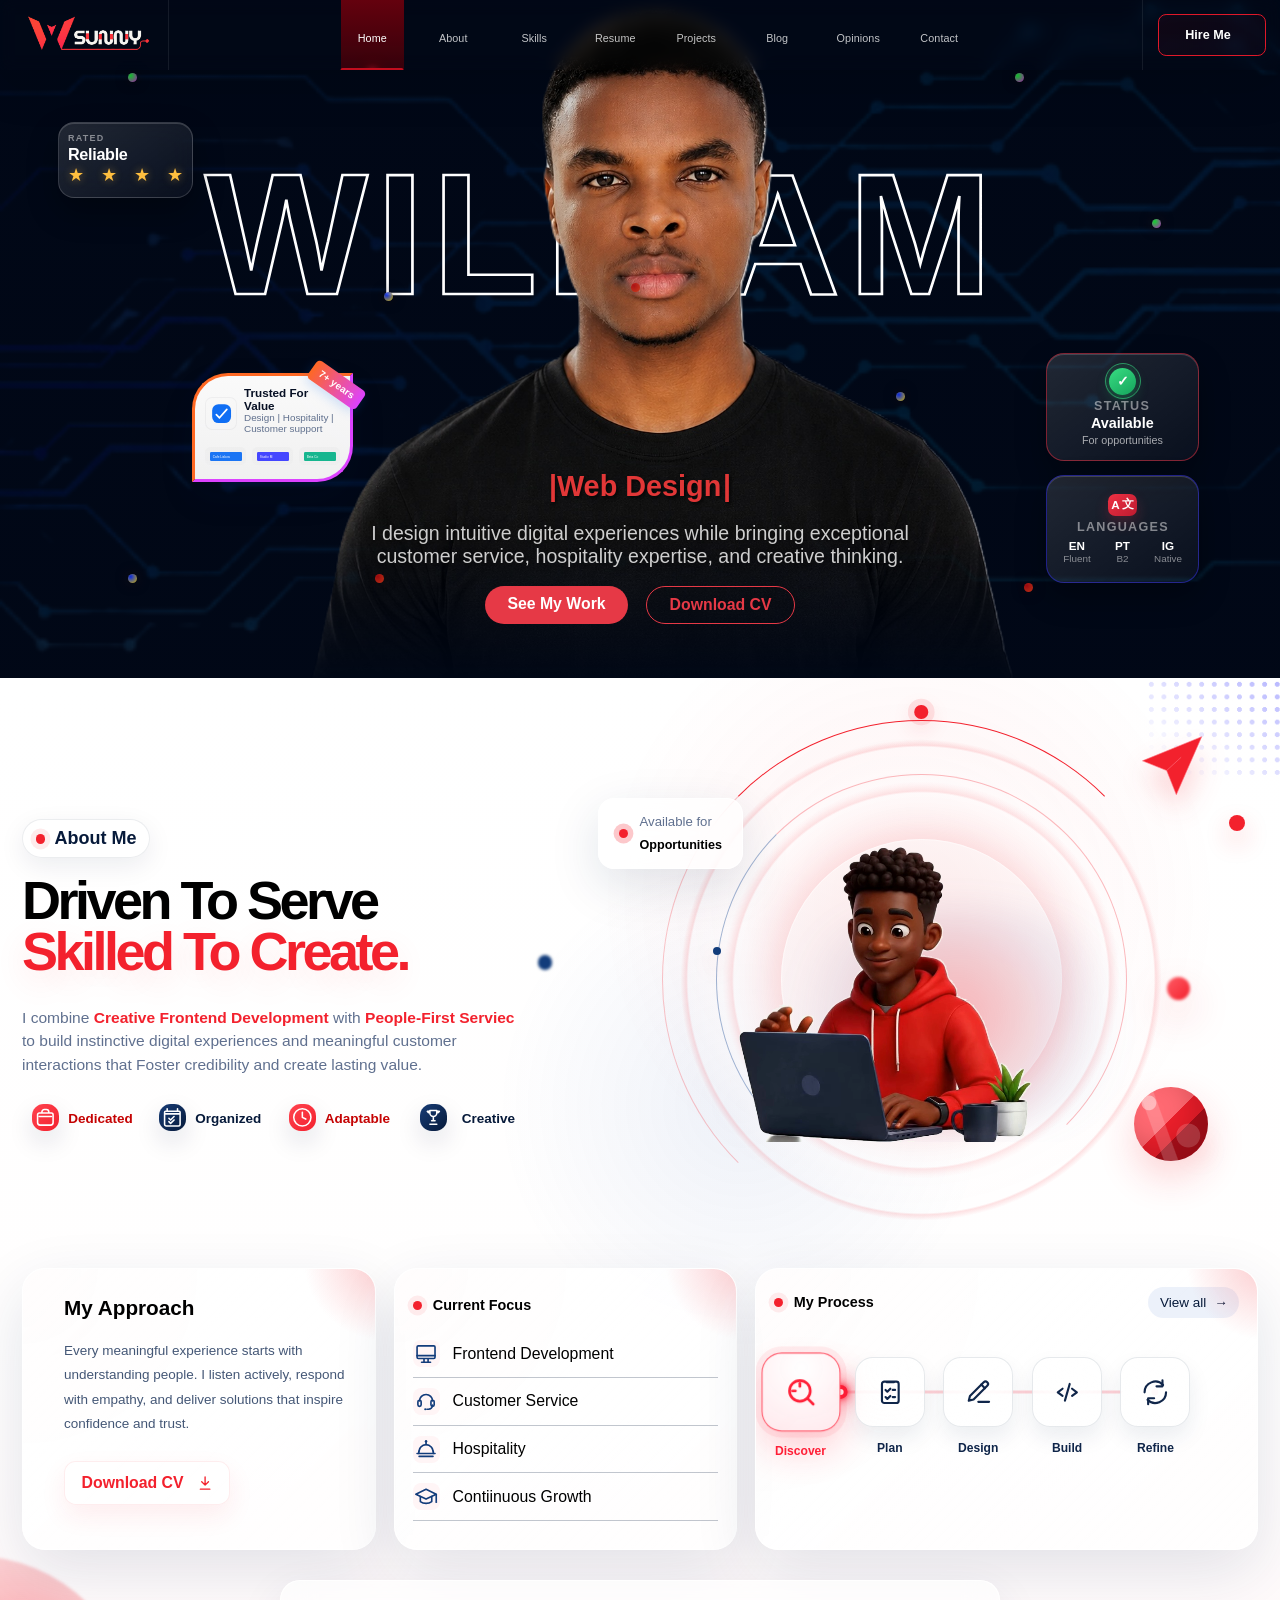
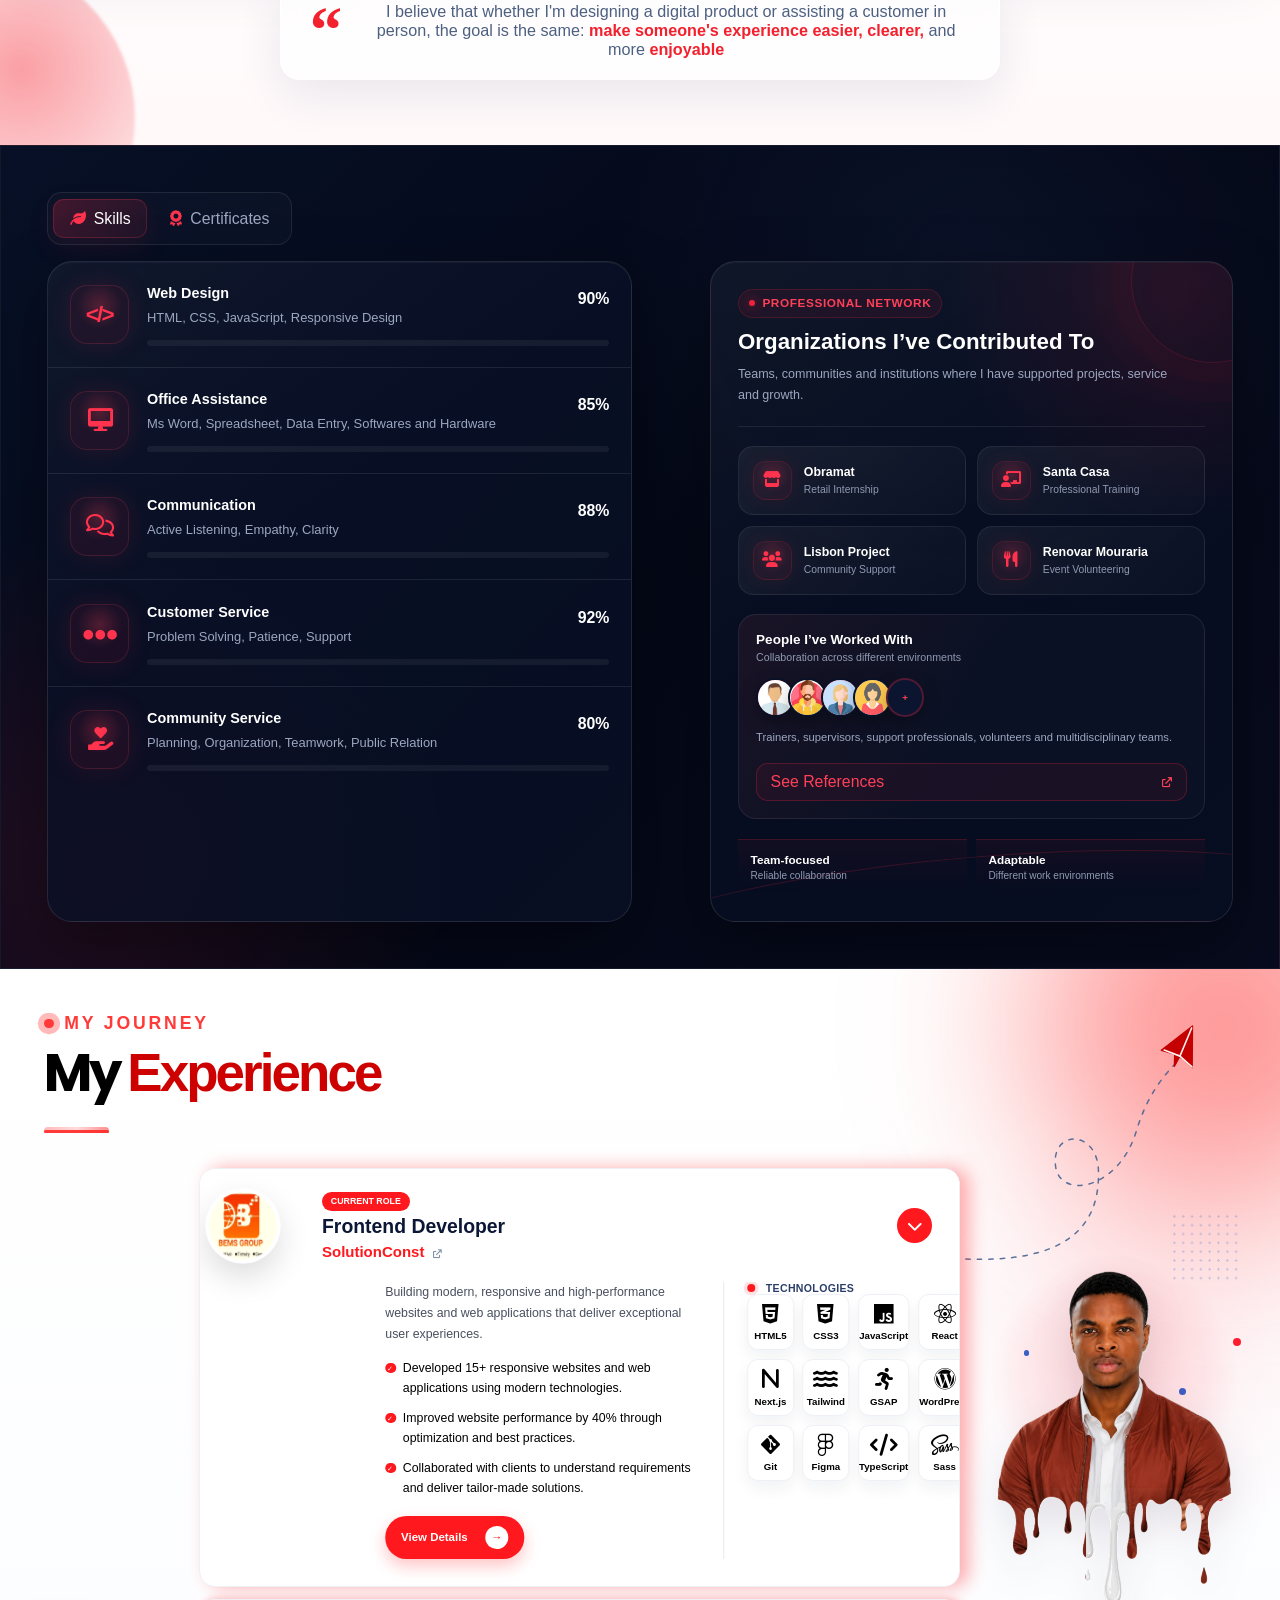
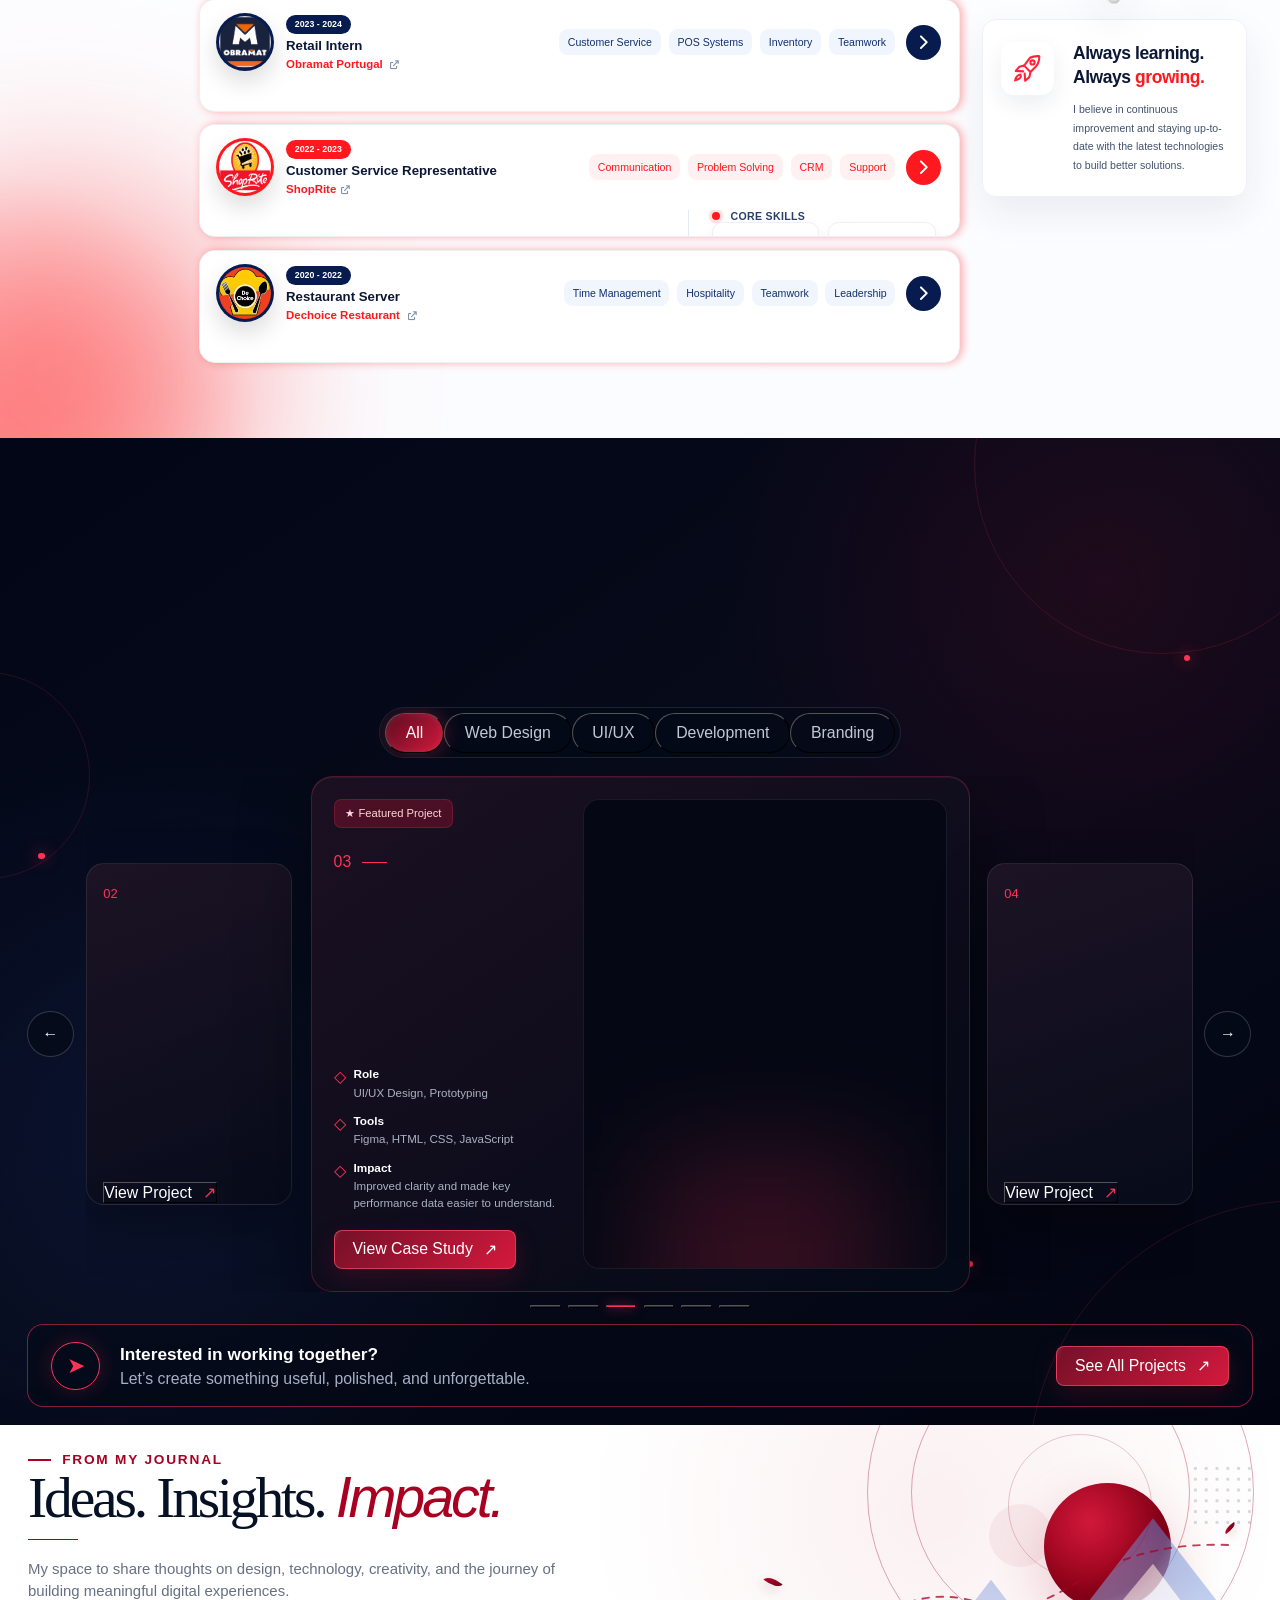
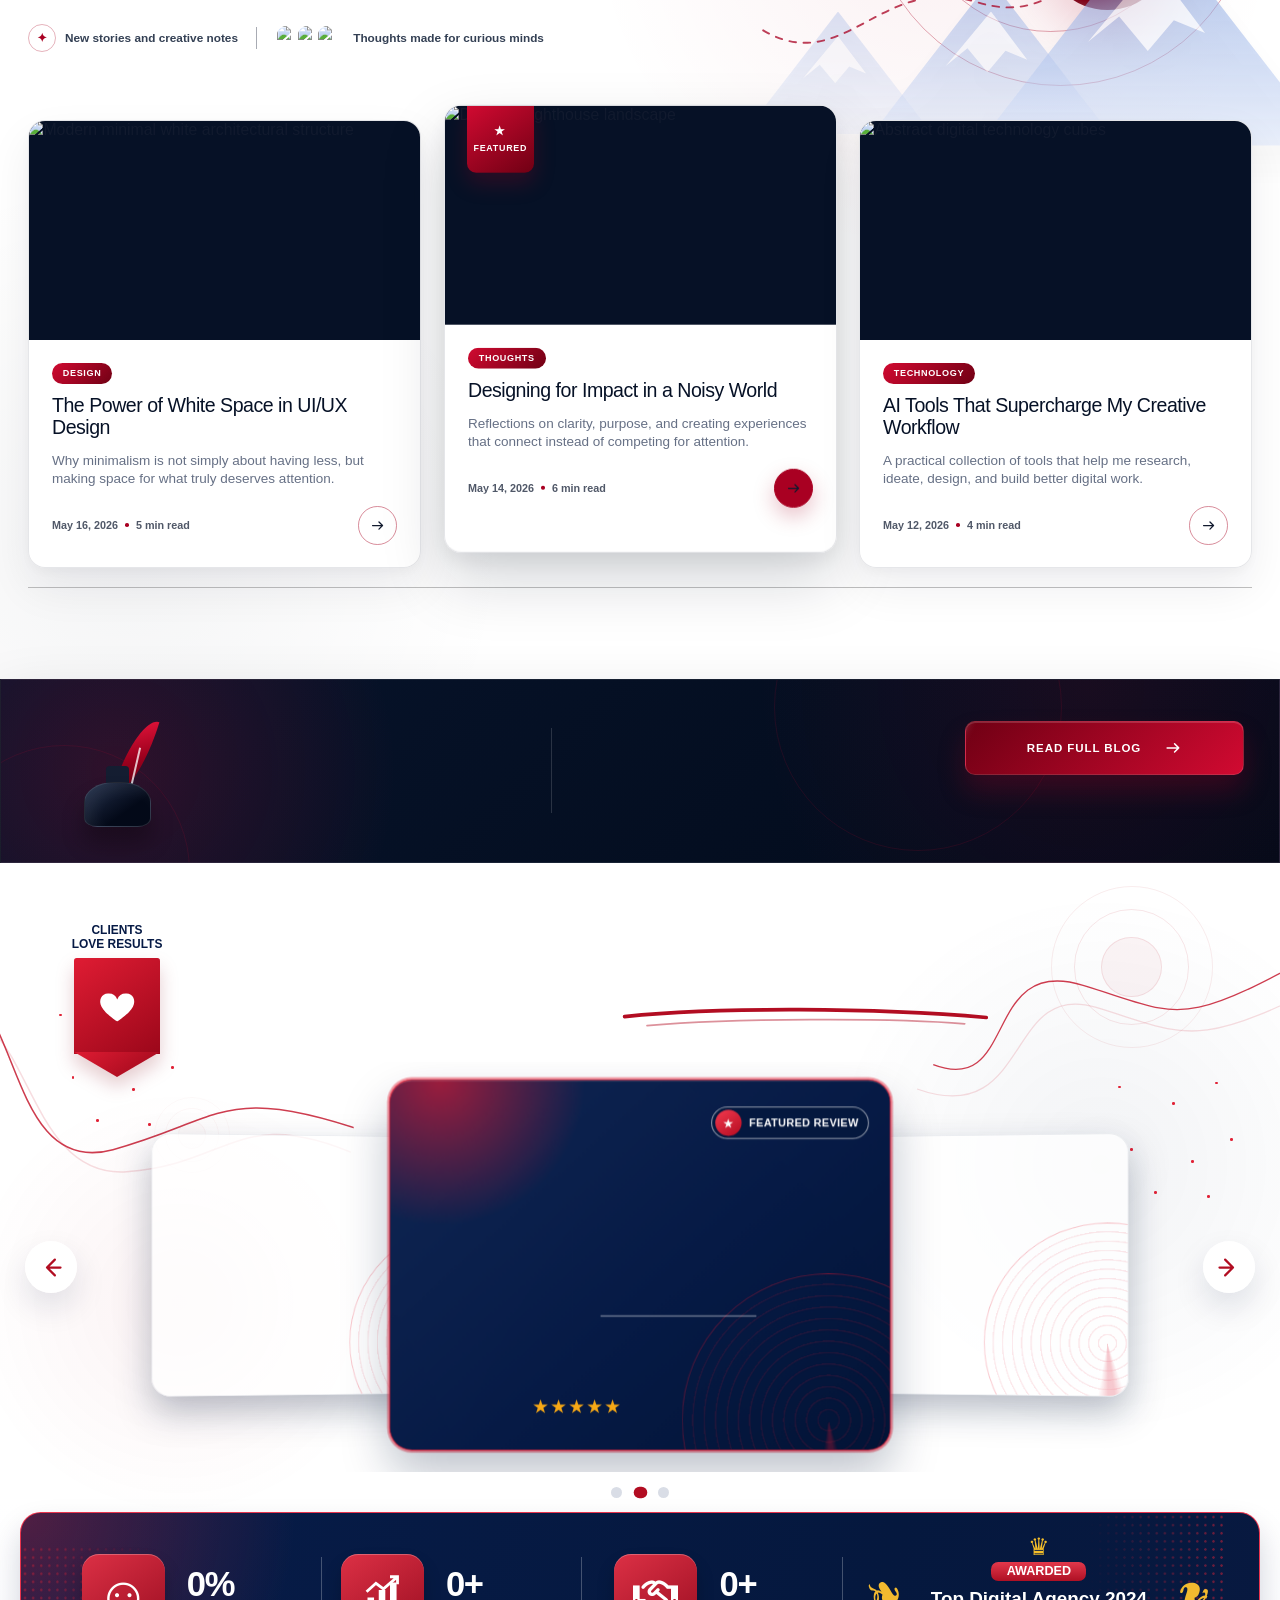
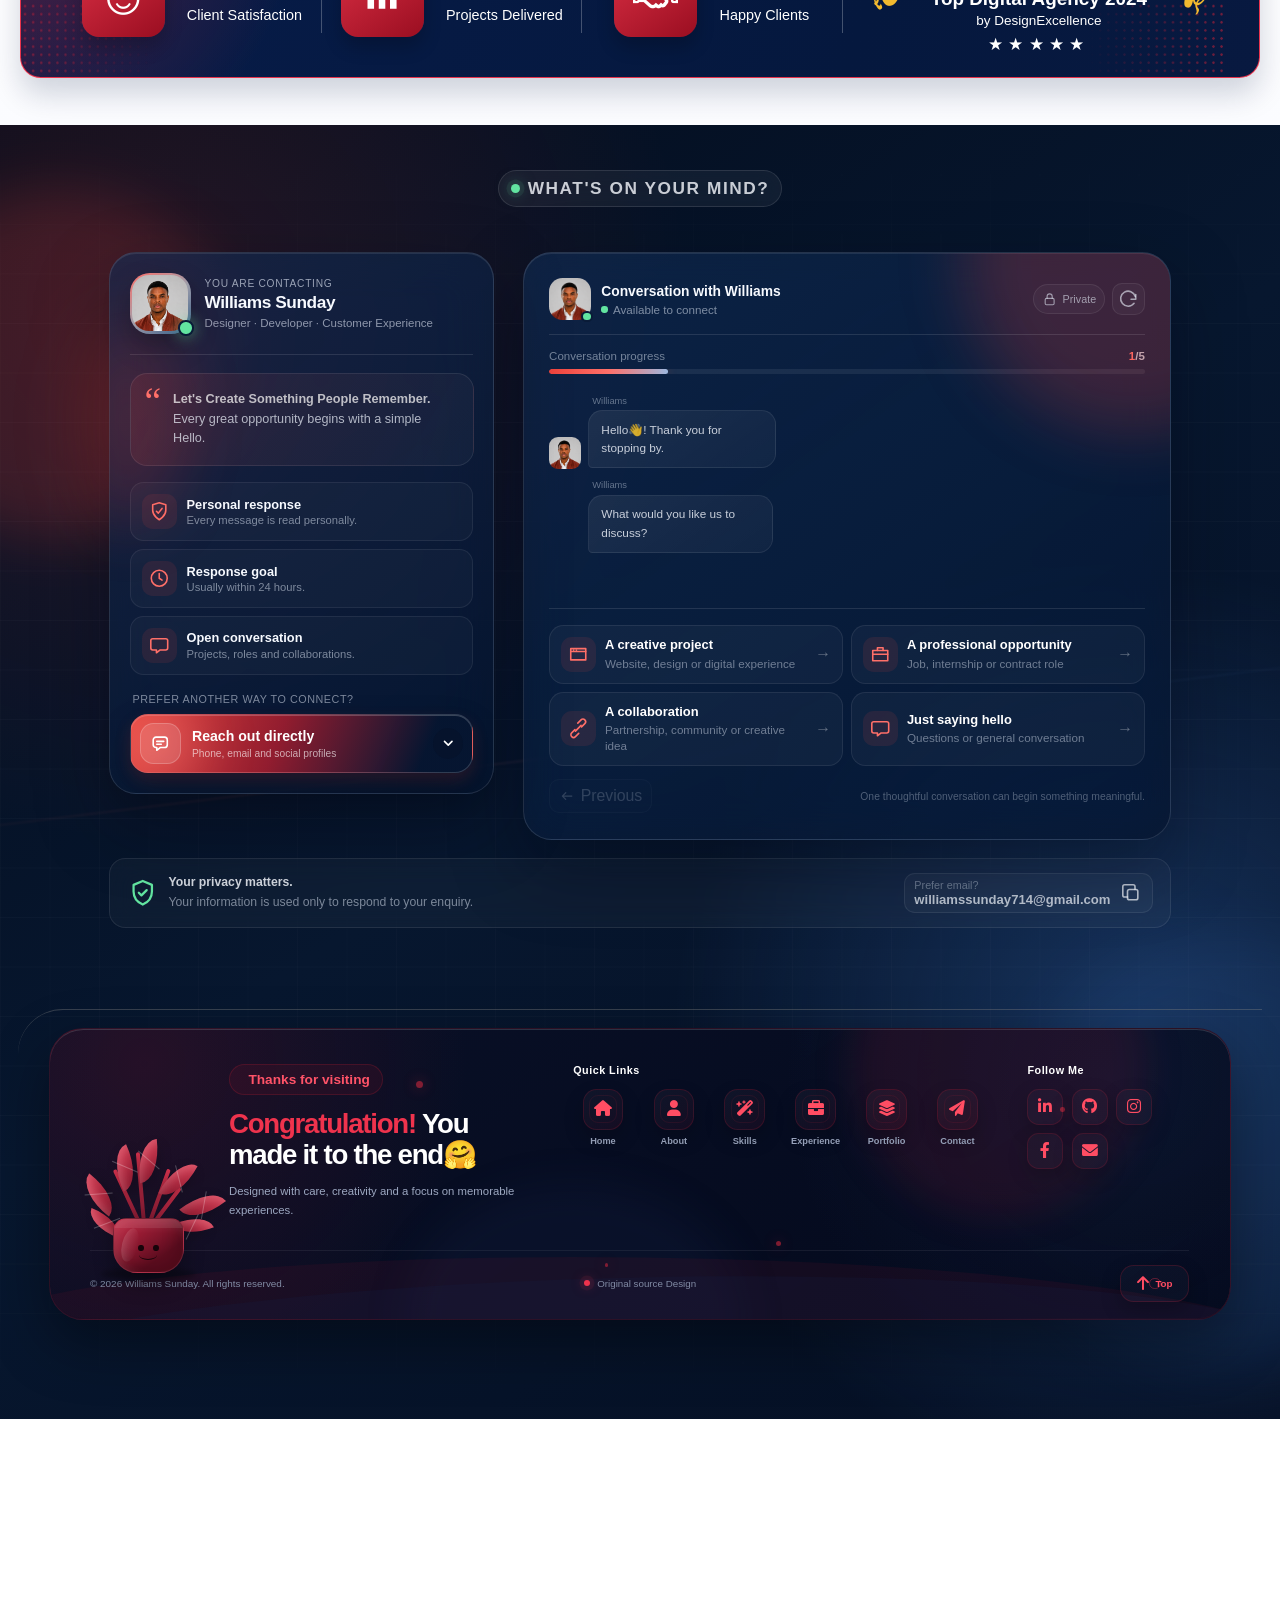
==== commit 1c8a4ae4: "commit all new changes" ====
--- a/index.html
+++ b/index.html
@@ -10,9 +10,12 @@
     <link rel="stylesheet" href="index-skill.css">
     <link rel="stylesheet" href="index-footer.css">
     <link rel="stylesheet" href="index-blog.css">
+    <link rel="stylesheet" href="index-portfolio.css">
+    <link rel="stylesheet" href="index-opinion.css">
     
     <link href="https://fonts.googleapis.com/css2?family=Montserrat:wght@400;600;800&family=Nunito:wght@300;600&display=swap" rel="stylesheet">
     <link href="https://fonts.googleapis.com/css2?family=Poppins:wght@400;500;600&display=swap" rel="stylesheet">
+    <link href="https://cdn.jsdelivr.net/npm/remixicon@4.6.0/fonts/remixicon.css" rel="stylesheet"/>
 
   <link rel="icon" type="image/png" sizes="40x40" href="favy.png">
 
@@ -22,54 +25,226 @@
 
 <body>
 
-  <div class="side-menu" id="sideMenu">
-    <button class="close-btn" id="closeBtn">&times;</button>
-    <a href="#Home" class="active">Home</a>
-    <a href="#About">About</a>
-    <a href="#Skill">Skills</a>
-    <a href="#Services">Services</a>
-    <a href="#Projects">Projects</a>
-    <a href="#qualification">Resume</a>
-    <a href="#Blog">Blog</a>
-    <a href="#contactsection">Contact</a>
-    <a href="#form" class="cta" >Hire Me</a>
+
+ <!-- REMIX ICONS -->
+<link
+  href="https://cdn.jsdelivr.net/npm/remixicon@4.6.0/fonts/remixicon.css"
+  rel="stylesheet"
+/>
+
+<header class="WSNAV-header" id="WSNAV-header">
+
+  <nav class="WSNAV-nav">
+
+    <!-- LOGO -->
+    <div class="WSNAV-logo">
+      <a href="#home" aria-label="Go to home">
+        <img src="my logo .png" alt="WilliamsSunny Logo">
+      </a>
+    </div>
+
+    <!-- DESKTOP NAVIGATION -->
+    <div class="WSNAV-links">
+
+      <a href="#Home"
+         class="WSNAV-link active"
+         data-section="Home">
+        <i class="ri-home-4-line"></i>
+        <span>Home</span>
+      </a>
+
+      <a href="#About"
+         class="WSNAV-link"
+         data-section="About">
+        <i class="ri-user-3-line"></i>
+        <span>About</span>
+      </a>
+
+      <a href="#Skill"
+         class="WSNAV-link"
+         data-section="Skill">
+        <i class="ri-medal-line"></i> 
+        <span>Skills</span>
+      </a>
+
+      <a href="#qualification"
+         class="WSNAV-link"
+         data-section="qualification">
+        <i class="ri-file-text-line"></i>
+        <span>Resume</span>
+      </a>
+
+
+      <a href="#Projects"
+         class="WSNAV-link"
+         data-section="Projects">
+        <i class="ri-folder-3-line"></i>
+        <span>Projects</span>
+      </a>
+
+      <a href="#Blog"
+         class="WSNAV-link"
+         data-section="Blog">
+        <i class="ri-article-line"></i>
+        <span>Blog</span>
+      </a>
+
+    
+      <a href="#Opinions"
+         class="WSNAV-link"
+         data-section="Opinions">
+        <i class="ri-double-quotes-l"></i>
+        <span>Opinions</span>
+      </a>
+
+      
+      <a href="#contactsection"
+         class="WSNAV-link"
+         data-section="contactsection">
+        <i class="ri-mail-line"></i>
+        <span>Contact</span>
+      </a>
+
+    </div>
+
+    <!-- RIGHT AREA -->
+    <div class="WSNAV-actions">
+
+      <a href="#form" class="WSNAV-hire">
+        <span>Hire Me</span>
+        <i class="ri-arrow-right-up-line"></i>
+      </a>
+
+      <button
+        class="WSNAV-hamburger"
+        id="WSNAV-hamburger"
+        aria-label="Open navigation menu"
+        aria-expanded="false">
+
+        <span></span>
+        <span></span>
+        <span></span>
+
+      </button>
+
+    </div>
+
+  </nav>
+
+</header>
+
+
+<!-- MOBILE OVERLAY -->
+<div class="WSNAV-overlay" id="WSNAV-overlay"></div>
+
+
+<!-- MOBILE SIDE MENU -->
+<aside
+  class="WSNAV-side"
+  id="WSNAV-side"
+  aria-hidden="true">
+
+  <div class="WSNAV-sideTop">
+
+    <div class="WSNAV-sideLogo">
+      <img src="my logo .png" alt="WilliamsSunny Logo">
+    </div>
+
+    <button
+      class="WSNAV-close"
+      id="WSNAV-close"
+      aria-label="Close navigation menu">
+
+      <i class="ri-close-line"></i>
+
+    </button>
+
   </div>
 
-  
+
+  <div class="WSNAV-sideLinks">
+
+    <a href="#Home"
+       class="WSNAV-mobileLink active"
+       data-section="Home">
+      <i class="ri-home-4-line"></i>
+      <span>Home</span>
+    </a>
+
+    <a href="#About"
+       class="WSNAV-mobileLink"
+       data-section="About">
+      <i class="ri-user-3-line"></i>
+      <span>About</span>
+    </a>
+
+    <a href="#Skill"
+       class="WSNAV-mobileLink"
+       data-section="Skill">
+      <i class="ri-medal-line"></i> 
+      <span>Skills</span>
+    </a>
+
+    <a href="#qualification"
+       class="WSNAV-mobileLink"
+       data-section="qualification">
+      <i class="ri-file-text-line"></i>
+      <span>Resume</span>
+    </a>
+
+
+      <a href="#Projects"
+         class="WSNAV-mobileLink"
+         data-section="Projects">
+        <i class="ri-folder-3-line"></i>
+        <span>Projects</span>
+      </a>
+
+
+    <a href="#Blog"
+       class="WSNAV-mobileLink"
+       data-section="Blog">
+      <i class="ri-article-line"></i>
+      <span>Blog</span>
+    </a>
+    
+      <a href="#Opinions"
+         class="WSNAV-mobileLink"
+         data-section="Opinions">
+         <i class="ri-double-quotes-l"></i>
+        <span>Opinions</span>
+      </a>
+
+
+
+    <a href="#contactsection"
+       class="WSNAV-mobileLink"
+       data-section="contactsection">
+      <i class="ri-mail-line"></i>
+      <span>Contact</span>
+    </a>
+
+  </div>
+
+
+  <a href="#form" class="WSNAV-sideHire">
+
+    <span>Hire Me</span>
+
+    <i class="ri-send-plane-line"></i>
+
+  </a>
+
+</aside> 
 
 <div class="content-wrapper">
 
 
 <!-- HERO SECTION -->
 
-<section  class="hero" id="home">
+<section  class="hero" id="Home">
 <div class="hero-bg"></div>
 
-<header>
-    <nav>
-    <div class="logo">
-      <a href="#"><img src="my logo .png" alt="WilliamsSunny Logo"></a>
-    </div>
-
-    <div class="nav-links">
-      <a href="#Home" class="active">Home</a>
-      <a href="#About">About</a>
-      <a href="#Skill">Skills</a>
-      <a href="#Services">Services</a>
-      <a href="#Projects">Projects</a>
-      <a href="#qualification">Resume</a>
-      <a href="#Blog">Blog</a>
-      <a href="#contactsection">Contact</a>
-    </div>
-    <div class="cta">Hire Me</div>
-    <div class="hamburger" id="hamburger">
-      <div></div>
-      <div></div>
-      <div></div>
-    </div>
-</nav>
-
-</header>
 
 <div style="width: 100%;position: absolute;overflow-x: hidden;overflow-y: hidden;overflow: hidden; height: 90vh; ">
 <div class="bubble bubble1"></div>
@@ -103,9 +278,6 @@
 <div class="hero-content">
 
 
-
-
-
 <div class="image-layer-container">
 
   <h1 class="background-text">William</h1>
@@ -211,7 +383,7 @@
 
 
 <!--ABOUT SECTION-->
-<section class="MAIIN-ABOUT" id="about" aria-labelledby="MAIIN-ABOUT-title">
+<section class="MAIIN-ABOUT" aria-labelledby="MAIIN-ABOUT-title">
       <div class="MAIIN-ABOUT__ambient" aria-hidden="true">
         <span class="MAIIN-ABOUT__orb MAIIN-ABOUT__orb--one"></span>
         <span class="MAIIN-ABOUT__orb MAIIN-ABOUT__orb--two"></span>
@@ -219,7 +391,7 @@
         <span class="MAIIN-ABOUT__grid"></span>
       </div>
 
-      <div class="MAIIN-ABOUT__shell">
+      <div class="MAIIN-ABOUT__shell" id="About">
         <div class="MAIIN-ABOUT__hero">
           <div class="MAIIN-ABOUT__copy">
             <p class="MAIIN-ABOUT__eyebrow">
@@ -721,7 +893,7 @@
   SKILLS + CERTIFICATES SECTION
 
 -->
-<section class="SC-section" aria-label="Skills and certificates" id="skills">
+<section class="SC-section" aria-label="Skills and certificates">
   <div class="SC-bg-orb SC-bg-orb--one" aria-hidden="true"></div>
   <div class="SC-bg-orb SC-bg-orb--two" aria-hidden="true"></div>
   <div class="SC-grid-lines" aria-hidden="true"></div>
@@ -741,7 +913,7 @@
       </button>
     </div>
 
-    <div class="SC-layout">
+    <div class="SC-layout" id="Skill">
       <!-- SKILLS -->
       <section class="SC-panel SC-skills-panel is-visible" id="SC-skills-panel" role="tabpanel" aria-labelledby="SC-skills-tab">
        
@@ -1414,15 +1586,15 @@
 
         <h2 id="Exper2-title">My <span>Experience</span></h2>
 
-        <p>
+        <!-- <p>
           A journey shaped by challenges, growth, creativity and meaningful
           experiences across different roles.
-        </p>
+        </p> -->
 
         <span class="Exper2-heading-line" aria-hidden="true"></span>
       </div>
 
-      <div class="Exper2-stats" aria-label="Professional statistics">
+      <!-- <div class="Exper2-stats" aria-label="Professional statistics">
         <article class="Exper2-stat" data-count="4" data-suffix="+">
           <span class="Exper2-stat-icon"><i class="fa-solid fa-briefcase"></i></span>
           <strong class="Exper2-counter">0+</strong>
@@ -1446,10 +1618,10 @@
           <strong class="Exper2-counter">0%</strong>
           <span>Client<br>Satisfaction</span>
         </article>
-      </div>
+      </div> -->
   </div>
 
-      <div class="exper2-All">
+      <div class="exper2-All" id="qualification">
 
     <div class="Exper2-left">
       <div class="Exper2-workspace">
@@ -1767,108 +1939,192 @@
 
 
 <!-- PORTFOLIO SECTION -->
-  <div class="carosel-container" data-aos="fade-up" style="text-align: center;" id="Projects">
-
-      <h2 class="qualify-title">
-      <span class="qualify-back-text" style="color: rgba(230, 226, 226, 0.16);">PORTFOLIO</span>
-      <span class="qualify-front-text" style="color: whitesmoke;">FEATURED PROJECTS</span>
-    </h2>
-
-    <div class="carousel-cm">
-
-    <div class="filters">
-      <button class="filter active " data-cat="all">All</button>
-      <button class="filter " data-cat="design">Design</button>
-      <button class="filter " data-cat="development">Development</button>
-      <button class="filter " data-cat="it">IT Support</button>
-      <button class="filter " data-cat="volunteer">Volunteer</button>
-      <button class="filter " data-cat="personal">Personal</button>
-    </div>
-
-    <div class="carousel-wrap" id="carousel">
-      <button class="nav-bt left" id="prev">&#10094;</button>
-      <div class="carousel-track" id="track">
-
-        <article class="project-card zoom-in" data-cat="design">
-          <img class="project-thumb" data-src="port4.webp" alt="Portfolio website screenshot" loading="lazy">
-          <div class="project-body"><div class="project-meta"><h3>Portfolio Website</h3>
-            <span class="tag">Design</span></div><p class="project-desc">Modern portfolio with motion and responsive layout.</p></div>
-        </article>
-        <article class="project-card zoom-in" data-cat="design">
-          <img class="project-thumb" data-src="port1.jpg" alt="Landing page design" loading="lazy">
-          <div class="project-body"><div class="project-meta"><h3>Landing Page</h3><span class="tag">Design</span></div><p class="project-desc">Conversion-focused landing page with clean UI.</p></div>
-        </article>
-        <article class="project-card zoom-in" data-cat="design">
-          <img class="project-thumb" data-src="port2.jpg" alt="Dashboard design" loading="lazy">
-          <div class="project-body"><div class="project-meta"><h3>Dashboard UI</h3><span class="tag">Design</span></div><p class="project-desc">Analytics dashboard built for clarity and efficiency.</p></div>
-        </article>
-
-        <article class="project-card zoom-in" data-cat="development">
-          <img class="project-thumb" data-src="port3.jpg" alt="E-commerce screenshot" loading="lazy">
-          <div class="project-body"><div class="project-meta"><h3>Security Gadgets Store</h3><span class="tag">Development</span></div><p class="project-desc">Full e-commerce site with checkout flow.</p></div>
-        </article>
-        <article class="project-card zoom-in" data-cat="development">
-          <img class="project-thumb" data-src="port6.png" alt="Blog platform" loading="lazy">
-          <div class="project-body"><div class="project-meta"><h3>Blog Platform</h3><span class="tag">Development</span></div><p class="project-desc">CMS-powered blog with categories and tags.</p></div>
-        </article>
-        <article class="project-card zoom-in" data-cat="development">
-          <img class="project-thumb" data-src="port5.png" alt="Booking system" loading="lazy">
-          <div class="project-body"><div class="project-meta"><h3>Booking System</h3><span class="tag">Development</span></div><p class="project-desc">Reservation and payment integration platform.</p></div>
-        </article>
-
-        <article class="project-card zoom-in" data-cat="it">
-          <img class="project-thumb" data-src="port7.jpg" alt="IT support portal" loading="lazy">
-          <div class="project-body"><div class="project-meta"><h3>IT Support Portal</h3><span class="tag">IT Support</span></div><p class="project-desc">Ticketing and troubleshooting portal.</p></div>
-        </article>
-        <article class="project-card zoom-in" data-cat="it">
-          <img class="project-thumb" data-src="port8.jpg" alt="Knowledge base" loading="lazy">
-          <div class="project-body"><div class="project-meta"><h3>Knowledge Base</h3><span class="tag">IT Support</span></div><p class="project-desc">Internal knowledge sharing documentation hub.</p></div>
-        </article>
-        <article class="project-card zoom-in" data-cat="it">
-          <img class="project-thumb" data-src="port9.jpeg" alt="Remote support tool" loading="lazy">
-          <div class="project-body"><div class="project-meta"><h3>Remote Support Tool</h3><span class="tag">IT Support</span></div><p class="project-desc">System for providing live remote assistance.</p></div>
-        </article>
-
-        <article class="project-card zoom-in" data-cat="volunteer">
-          <img class="project-thumb" data-src="port10.webp" alt="Community center site" loading="lazy">
-          <div class="project-body"><div class="project-meta"><h3>Community Center Site</h3><span class="tag">Volunteer</span></div><p class="project-desc">Non-profit event management site.</p></div>
-        </article>
-        <article class="project-card zoom-in" data-cat="volunteer">
-          <img class="project-thumb" data-src="port3.jpg" alt="School portal" loading="lazy">
-          <div class="project-body"><div class="project-meta"><h3>School Portal</h3><span class="tag">Volunteer</span></div><p class="project-desc">Built for local school communication and updates.</p></div>
-        </article>
-        <article class="project-card zoom-in" data-cat="volunteer">
-          <img class="project-thumb" data-src="port7.jpg" alt="Charity fundraising site" loading="lazy">
-          <div class="project-body"><div class="project-meta"><h3>Charity Fundraising</h3><span class="tag">Volunteer</span></div><p class="project-desc">Donation and campaign management system.</p></div>
-        </article>
-
-        <article class="project-card zoom-in" data-cat="personal">
-          <img class="project-thumb" data-src="port3.jpg" alt="Notes app" loading="lazy">
-          <div class="project-body"><div class="project-meta"><h3>Notes App</h3><span class="tag">Personal</span></div><p class="project-desc">A lightweight notes app.</p></div>
-        </article>
-        <article class="project-card zoom-in" data-cat="personal">
-          <img class="project-thumb" data-src="port4.webp" alt="Weather app" loading="lazy">
-          <div class="project-body"><div class="project-meta"><h3>Weather App</h3><span class="tag">Personal</span></div><p class="project-desc">Simple app showing live weather updates.</p></div>
-        </article>
-        <article class="project-card zoom-in " data-cat="personal">
-          <img class="project-thumb" data-src="port7.jpg" alt="Todo app" loading="lazy">
-          <div class="project-body"><div class="project-meta"><h3>Todo App</h3><span class="tag">Personal</span></div><p class="project-desc">Task management with persistence.</p></div>
-        </article>
-
+  <section class="WSPortfolio-section" id="portfolio" aria-labelledby="WSPortfolio-title">
+    <div class="WSPortfolio-bg" aria-hidden="true">
+      <span class="WSPortfolio-orbit WSPortfolio-orbit--one"></span>
+      <span class="WSPortfolio-orbit WSPortfolio-orbit--two"></span>
+      <span class="WSPortfolio-orbit WSPortfolio-orbit--three"></span>
+      <span class="WSPortfolio-particle WSPortfolio-particle--one"></span>
+      <span class="WSPortfolio-particle WSPortfolio-particle--two"></span>
+      <span class="WSPortfolio-particle WSPortfolio-particle--three"></span>
+    </div>
+
+    <div class="WSPortfolio-shell">
+      <div class="WSPortfolio-header WSPortfolio-reveal">
+        <div class="WSPortfolio-copy" id="Projects">
+          <p class="WSPortfolio-kicker"><span></span> My Work</p>
+          <h2 class="WSPortfolio-title" id="WSPortfolio-title">
+            Featured <span>Projects</span>
+          </h2>
+          <p class="WSPortfolio-intro">
+            A collection of digital experiences designed to solve real problems through thoughtful design, clean code, and memorable interaction.
+          </p>
+        </div>
+
+        <div class="WSPortfolio-stats" aria-label="Portfolio statistics">
+          <article class="WSPortfolio-stat">
+            <div class="WSPortfolio-statIcon" aria-hidden="true">▣</div>
+            <strong><span class="WSPortfolio-counter" data-target="10">0</span>+</strong>
+            <span>Projects Completed</span>
+          </article>
+          <article class="WSPortfolio-stat">
+            <div class="WSPortfolio-statIcon" aria-hidden="true">◎</div>
+            <strong><span class="WSPortfolio-counter" data-target="3">0</span>+</strong>
+            <span>Years of Experience</span>
+          </article>
+          <article class="WSPortfolio-stat">
+            <div class="WSPortfolio-statIcon" aria-hidden="true">↗</div>
+            <strong><span class="WSPortfolio-counter" data-target="5">0</span>+</strong>
+            <span>Live Websites</span>
+          </article>
+          <article class="WSPortfolio-stat">
+            <div class="WSPortfolio-statIcon" aria-hidden="true">☺</div>
+            <strong><span class="WSPortfolio-counter" data-target="100">0</span>%</strong>
+            <span>Responsive Builds</span>
+          </article>
+        </div>
       </div>
-      <button class="nav-bt right" id="next">&#10095;</button>
-    </div>
-
-    <div class="dots" id="dots"></div>
+
+      <div class="WSPortfolio-filterWrap WSPortfolio-reveal">
+        <div class="WSPortfolio-filters" role="tablist" aria-label="Filter portfolio projects">
+          <button class="WSPortfolio-filter is-active" type="button" data-filter="all" role="tab" aria-selected="true">All</button>
+          <button class="WSPortfolio-filter" type="button" data-filter="web-design" role="tab" aria-selected="false">Web Design</button>
+          <button class="WSPortfolio-filter" type="button" data-filter="ui-ux" role="tab" aria-selected="false">UI/UX</button>
+          <button class="WSPortfolio-filter" type="button" data-filter="development" role="tab" aria-selected="false">Development</button>
+          <button class="WSPortfolio-filter" type="button" data-filter="branding" role="tab" aria-selected="false">Branding</button>
+        </div>
+      </div>
+
+      <div class="WSPortfolio-stage WSPortfolio-reveal">
+        <button class="WSPortfolio-nav WSPortfolio-nav--prev" type="button" aria-label="Previous project">
+          <span aria-hidden="true">←</span>
+        </button>
+
+        <div class="WSPortfolio-carousel" aria-live="polite">
+          <div class="WSPortfolio-card WSPortfolio-card--side WSPortfolio-card--left" data-side="left">
+            <div class="WSPortfolio-sideNumber">02</div>
+            <div class="WSPortfolio-sideText">
+              <h3>Travel Experience</h3>
+              <p>Web Design</p>
+            </div>
+            <div class="WSPortfolio-sideImage">
+              <img src="https://images.unsplash.com/photo-1500530855697-b586d89ba3ee?auto=format&fit=crop&w=900&q=80" alt="Travel website project preview" />
+            </div>
+            <button class="WSPortfolio-sideAction" type="button">View Project <span>↗</span></button>
+          </div>
+
+          <article class="WSPortfolio-featuredCard">
+            <div class="WSPortfolio-featuredCopy">
+              <span class="WSPortfolio-badge">★ Featured Project</span>
+              <div class="WSPortfolio-projectNumber">03 <span></span></div>
+              <h3 class="WSPortfolio-projectTitle">SaaS Dashboard</h3>
+              <p class="WSPortfolio-projectType">Analytics Platform</p>
+              <p class="WSPortfolio-projectDescription">
+                A modern analytics dashboard helping SaaS teams monitor users, revenue, activity, and growth in real time.
+              </p>
+              
+              <dl class="WSPortfolio-meta">
+                <div>
+                  <dt>Role</dt>
+                  <dd class="WSPortfolio-projectRole">UI/UX Design, Prototyping</dd>
+                </div>
+                <div>
+                  <dt>Tools</dt>
+                  <dd class="WSPortfolio-projectTools">Figma, HTML, CSS, JavaScript</dd>
+                </div>
+                <div>
+                  <dt>Impact</dt>
+                  <dd class="WSPortfolio-projectImpact">Improved clarity and made key performance data easier to understand.</dd>
+                </div>
+              </dl>
+
+              <button class="WSPortfolio-primaryBtn" type="button">
+                View Case Study <span>↗</span>
+              </button>
+            </div>
+
+            <div class="WSPortfolio-featuredVisual">
+              <div class="WSPortfolio-screenGlow"></div>
+              <img class="WSPortfolio-projectImage" src="https://images.unsplash.com/photo-1551288049-bebda4e38f71?auto=format&fit=crop&w=1400&q=85" alt="Analytics dashboard interface" />
+            </div>
+          </article>
+
+          <div class="WSPortfolio-card WSPortfolio-card--side WSPortfolio-card--right" data-side="right">
+            <div class="WSPortfolio-sideNumber">04</div>
+            <div class="WSPortfolio-sideText">
+              <h3>E-commerce Store</h3>
+              <p>Web Development</p>
+            </div>
+            <div class="WSPortfolio-sideImage">
+              <img src="https://images.unsplash.com/photo-1556742049-0cfed4f6a45d?auto=format&fit=crop&w=900&q=80" alt="E-commerce store project preview" />
+            </div>
+            <button class="WSPortfolio-sideAction" type="button">View Project <span>↗</span></button>
+          </div>
+        </div>
+
+        <button class="WSPortfolio-nav WSPortfolio-nav--next" type="button" aria-label="Next project">
+          <span aria-hidden="true">→</span>
+        </button>
+      </div>
+
+      <div class="WSPortfolio-dots" aria-label="Project navigation"></div>
+
+      <div class="WSPortfolio-cta WSPortfolio-reveal">
+        <div class="WSPortfolio-ctaIcon" aria-hidden="true">➤</div>
+        <div>
+          <h3>Interested in working together?</h3>
+          <p>Let’s create something useful, polished, and unforgettable.</p>
+        </div>
+        <a class="WSPortfolio-secondaryBtn" href="#contact">See All Projects <span>↗</span></a>
+      </div>
+    </div>
+  </section>
+
+  <div class="WSPortfolio-modal" aria-hidden="true">
+    <div class="WSPortfolio-modalBackdrop" data-close-modal></div>
+    <section class="WSPortfolio-modalPanel" role="dialog" aria-modal="true" aria-labelledby="WSPortfolio-modalTitle" tabindex="-1">
+      <button class="WSPortfolio-modalClose" type="button" aria-label="Close case study" data-close-modal>×</button>
+      <div class="WSPortfolio-modalHero">
+        <img class="WSPortfolio-modalImage" src="" alt="" />
+      </div>
+      <div class="WSPortfolio-modalContent">
+        <p class="WSPortfolio-modalCategory"></p>
+        <h2 id="WSPortfolio-modalTitle"></h2>
+        <p class="WSPortfolio-modalSummary"></p>
+
+        <div class="WSPortfolio-modalGrid">
+          <article>
+            <span>Challenge</span>
+            <p class="WSPortfolio-modalChallenge"></p>
+          </article>
+          <article>
+            <span>Solution</span>
+            <p class="WSPortfolio-modalSolution"></p>
+          </article>
+          <article>
+            <span>Role</span>
+            <p class="WSPortfolio-modalRole"></p>
+          </article>
+          <article>
+            <span>Tools</span>
+            <p class="WSPortfolio-modalTools"></p>
+          </article>
+        </div>
+
+        <div class="WSPortfolio-modalActions">
+          <a class="WSPortfolio-liveLink" href="#" target="_blank" rel="noopener">Open Live Project <span>↗</span></a>
+          <a class="WSPortfolio-codeLink" href="#" target="_blank" rel="noopener">View Code <span>↗</span></a>
+        </div>
+      </div>
+    </section>
   </div>
-  </div>
-
-
-
+
+
+<!-- BLOG SECTION -->
 <section class="JOURNAL-section" id="journal">
 
   <!-- Decorative background -->
-  <div class="JOURNAL-background" aria-hidden="true">
+  <div class="JOURNAL-background" aria-hidden="true" >
     <span class="JOURNAL-orbit JOURNAL-orbit--one"></span>
     <span class="JOURNAL-orbit JOURNAL-orbit--two"></span>
     <span class="JOURNAL-sun"></span>
@@ -1988,7 +2244,7 @@
     
   </div>
 
-  <div class="JOURNAL-container">
+  <div class="JOURNAL-container" id="Blog">
     <!-- Top introduction -->
     <div class="JOURNAL-header JOURNAL-reveal">
       <div class="JOURNAL-heading-area">
@@ -2272,72 +2528,194 @@
 </section>
 
 
-
-
-<div class="testimonial-wrapper">
-
-  <center><strong>OPINIONS</strong></center>
-
-    <div class="inner-testimonial-wrapper">
-
-    <div class="testimonial-content" style="position: relative; overflow: hidden;">
-
-        <div class="bigquote">“</div>
-
-      <div class="reviewer-list">
-
-        <div class="reviewer-item">
-
-          <img src="testimony2.jpg" alt="Edward Alexander">
-          <div class="reviewer-info">
-
-            <div class="name">Edward Alexander</div>
-
-            <div class="rating">⭐ 4.9 on 29 Aug, 2017</div>
-          </div>
-        </div>
-
-        <div class="reviewer-item">
-          <img src="testimony3.jpg" alt="Diana Johnston">
-          <div class="reviewer-info">
-            <div class="name">Diana Johnston</div>
-            <div class="rating">⭐ 4.9 on 29 Aug, 2017</div>
-          </div>
-        </div>
-
-        <div class="reviewer-item">
-          <img src="testimony1.jpg" alt="Lauren Contreras">
-          <div class="reviewer-info">
-            <div class="name">Lauren Contreras</div>
-            <div class="rating">⭐ 4.9 on 29 Aug, 2017</div>
-          </div>
-        </div>
+<!--OPINION SECTION-->
+
+  <section class="opx-opinions opx-no-js" aria-labelledby="opx-title">
+    <div class="opx-bg-orb opx-bg-orb--one" aria-hidden="true"></div>
+    <div class="opx-bg-orb opx-bg-orb--two" aria-hidden="true"></div>
+
+    <svg class="opx-wave opx-wave--left" viewBox="0 0 420 260" aria-hidden="true">
+      <path d="M-20 45 C 60 22, 65 235, 175 190 S 280 105, 445 142"/>
+      <path class="opx-wave__soft" d="M-10 78 C 70 42, 85 232, 192 211 S 299 125, 432 166"/>
+    </svg>
+
+    <svg class="opx-wave opx-wave--right" viewBox="0 0 500 300" aria-hidden="true">
+      <path d="M25 170 C 130 210, 85 34, 210 72 S 325 130, 525 18"/>
+      <path class="opx-wave__soft" d="M5 200 C 145 250, 114 66, 225 99 S 346 156, 520 64"/>
+    </svg>
+
+    <div class="opx-confetti opx-confetti--left" aria-hidden="true">
+      <i></i><i></i><i></i><i></i><i></i><i></i><i></i><i></i>
+    </div>
+    <div class="opx-confetti opx-confetti--right" aria-hidden="true">
+      <i></i><i></i><i></i><i></i><i></i><i></i><i></i><i></i>
+    </div>
+
+    <div class="opx-love-badge" aria-label="Clients love results">
+      <span class="opx-love-badge__label">CLIENTS<br>LOVE RESULTS</span>
+      <span class="opx-love-badge__ribbon">
+        <svg viewBox="0 0 24 24" aria-hidden="true">
+          <path d="M12 21s-7-4.35-9.3-8.7C.73 8.55 2.67 4.5 6.5 4.5A5.5 5.5 0 0 1 12 8a5.5 5.5 0 0 1 5.5-3.5c3.83 0 5.77 4.05 3.8 7.8C19 16.65 12 21 12 21Z"/>
+        </svg>
+      </span>
+    </div>
+
+    <aside class="opx-trust-note" aria-label="Trust statement">
+      <span class="opx-trust-note__rings">
+        <span class="opx-trust-note__quote">“</span>
+      </span>
+      <p>Clients trust us<br>because we <strong>deliver.</strong></p>
+    </aside>
+
+    <div class="opx-shell">
+
+      <div class="opx-heading" id="Opinions">
+        <p class="opx-eyebrow"><span></span> OPINIONS <span></span></p>
+        <h2 id="opx-title">Real Feedback. <em>Real Impact.</em></h2>
+        <div class="opx-impact-scribble" aria-hidden="true">
+          <svg viewBox="0 0 420 34">
+            <path d="M8 14 C 112 3, 287 4, 410 15"/>
+            <path d="M33 24 C 125 16, 304 15, 386 22"/>
+          </svg>
+        </div>
+
       </div>
 
-      <div class="review-text-area">
-        <div class="quote">“</div>
-
-        <div class="review-text active">
-          Overall pleasurable experience. Pay a little first and pay a little
-          during the development of the app as milestones are achieved, which
-          made me feel very confident and comfortable. Seamless and easy process.
-        </div>
-
-        <div class="review-text">
-          Great communication and support throughout. The process felt smooth and
-          organized from start to finish.
-        </div>
-
-        <div class="review-text">
-          Very professional Gentle Man! Always responsive and focused on achieving the
-          best results. Highly recommend.
-        </div>
+      <div class="opx-slider" data-opx-slider>
+
+        <button class="opx-nav opx-nav--prev" type="button" aria-label="Previous testimonial" data-opx-prev>
+          <svg viewBox="0 0 24 24" aria-hidden="true"><path d="M15 5 8 12l7 7M8 12h12"/></svg>
+        </button>
+
+        <div class="opx-viewport">
+          <div class="opx-track" data-opx-track>
+
+            <article class="opx-card" data-opx-card>
+              <div class="opx-card__ornament" aria-hidden="true"></div>
+              <div class="opx-card__mesh" aria-hidden="true"></div>
+              <div class="opx-card__dots" aria-hidden="true"></div>
+              
+              <div class="opx-card__top">
+                <span class="opx-card__quote">“</span>
+                <span class="opx-stars" aria-label="4.5 out of 5 stars">★★★★★</span>
+              </div>
+              <blockquote>
+                Their attention to detail and commitment to success is unmatched.
+                Our business grew fast and smoothly with their expertise by our side.
+              </blockquote>
+              <span class="opx-card__dash" aria-hidden="true"></span>
+              <footer class="opx-person">
+                <img src="[data-uri]" alt="Portrait of Sarah Mitchell">
+                <div>
+                  <h3>Sarah Mitchell</h3>
+                  <p><strong>Marketing Director,</strong><br>BrightWave</p>
+                </div>
+              </footer>
+            </article>
+
+            <article class="opx-card opx-card--featured" data-opx-card>
+              <div class="opx-card__mesh" aria-hidden="true"></div>
+              <div class="opx-card__dots" aria-hidden="true"></div>
+              <div class="opx-featured-label">
+                <span>★</span> FEATURED REVIEW
+              </div>
+              <div class="opx-card__top">
+                <span class="opx-card__quote">“</span>
+              </div>
+              <blockquote>
+                Working with this team was an absolute game-changer. They understood
+                our vision, executed flawlessly, and delivered beyond expectations.
+                The <strong>results</strong> speak for themselves!
+              </blockquote>
+              <span class="opx-card__dash" aria-hidden="true"></span>
+              <footer class="opx-person">
+                <img src="[data-uri]" alt="Portrait of David Thompson">
+                <div>
+                  <h3>David Thompson</h3>
+                  <p><strong>CEO, InnovateX</strong></p>
+                  <span class="opx-stars opx-stars--large" aria-label="5 out of 5 stars">★★★★★</span>
+                </div>
+              </footer>
+            </article>
+
+            <article class="opx-card" data-opx-card>
+              <div class="opx-card__ornament" aria-hidden="true"></div>
+              <div class="opx-card__mesh" aria-hidden="true"></div>
+              <div class="opx-card__dots" aria-hidden="true"></div>
+              <div class="opx-card__top">
+                <span class="opx-card__quote">“</span>
+                <span class="opx-stars" aria-label="4.5 out of 5 stars">★★★★★</span>
+              </div>
+              <blockquote>
+                Professional, creative, and highly responsive. They turned our ideas
+                into a powerful digital experience that truly connects with our audience.
+              </blockquote>
+              <span class="opx-card__dash" aria-hidden="true"></span>
+              <footer class="opx-person">
+                <img src="[data-uri]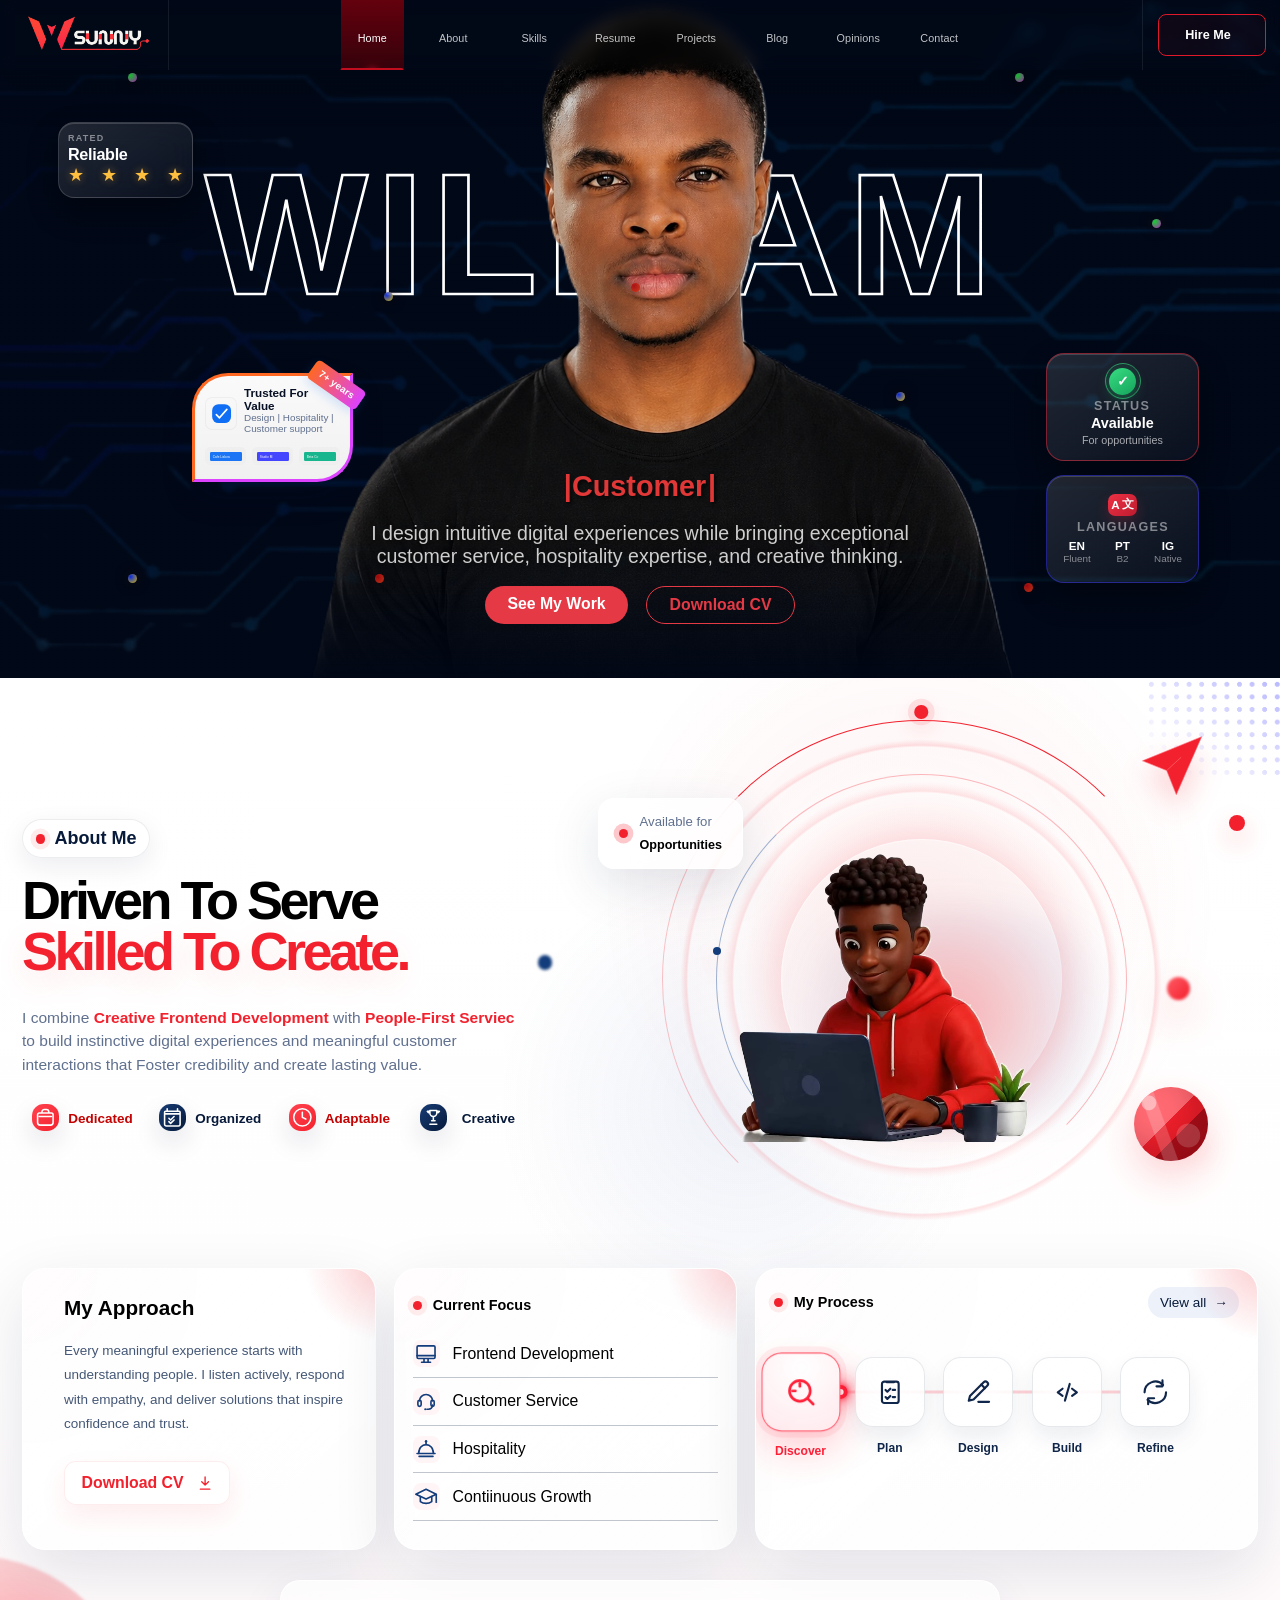
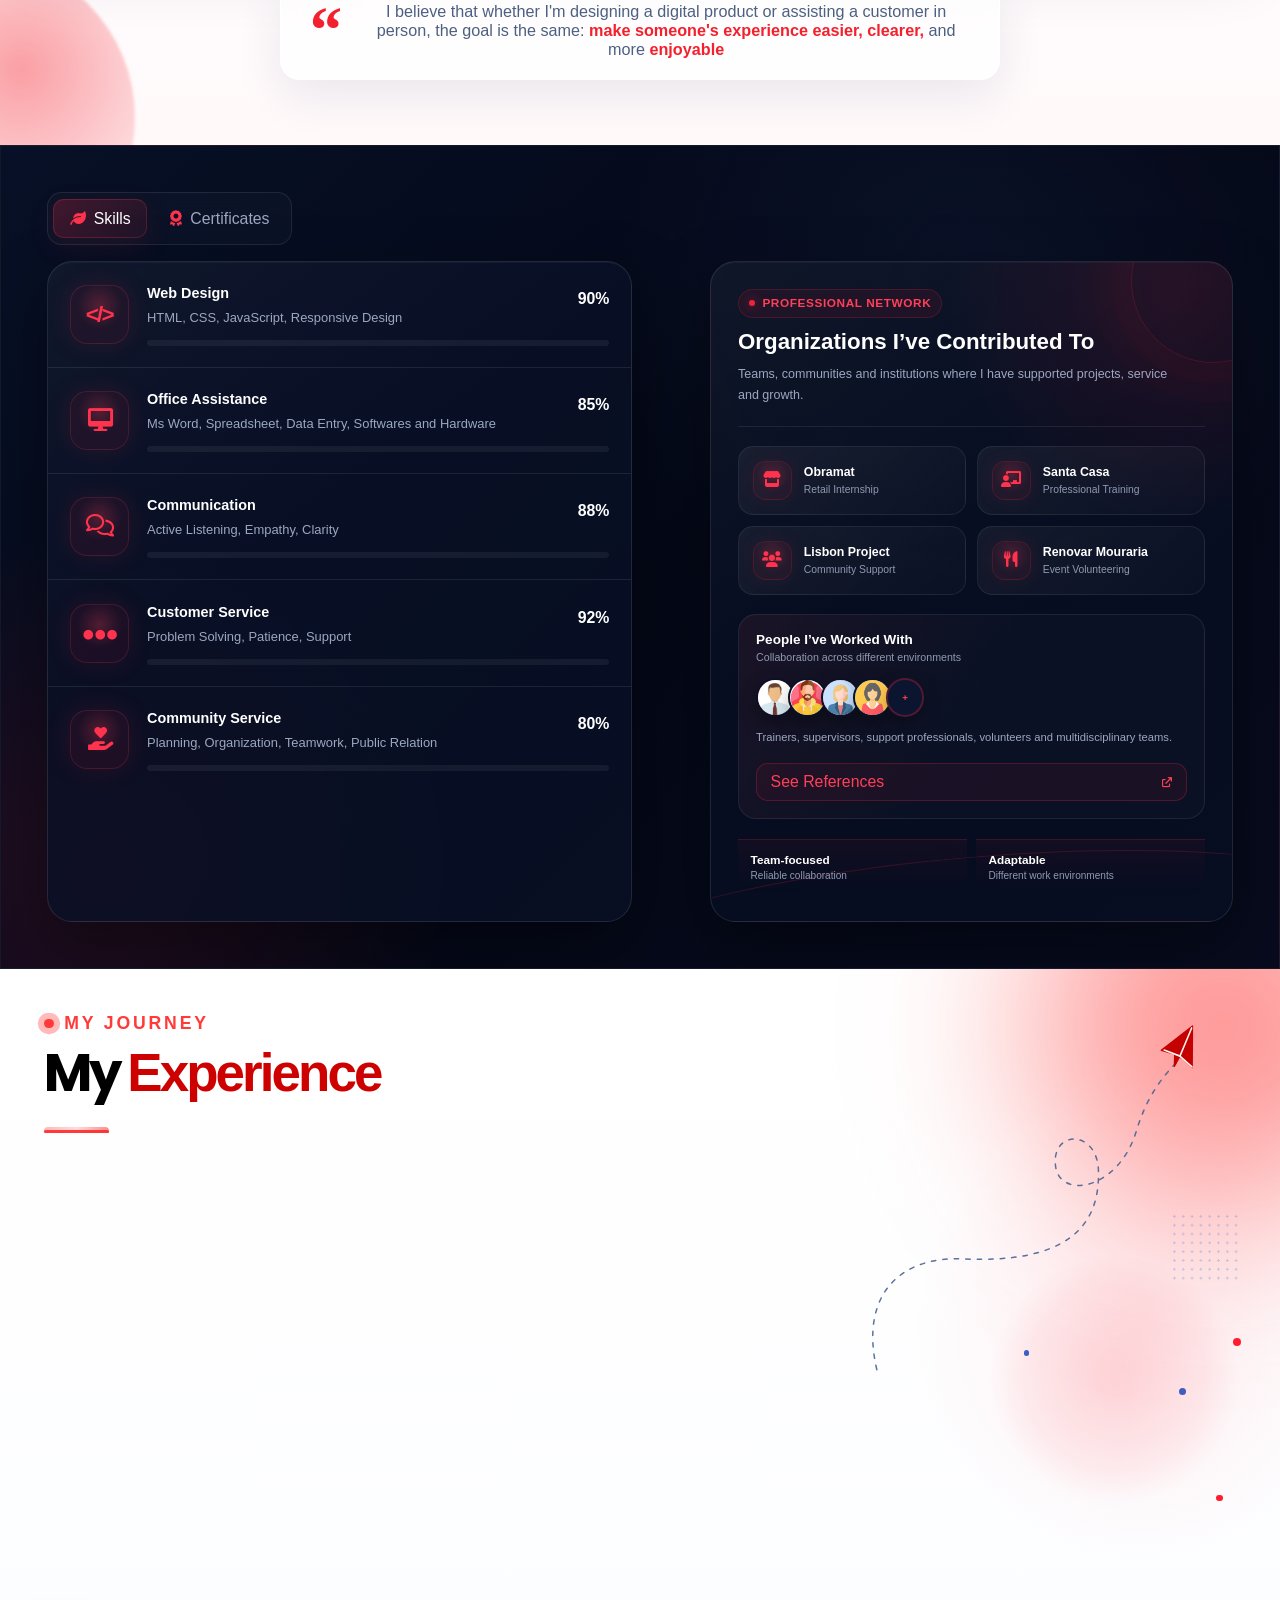
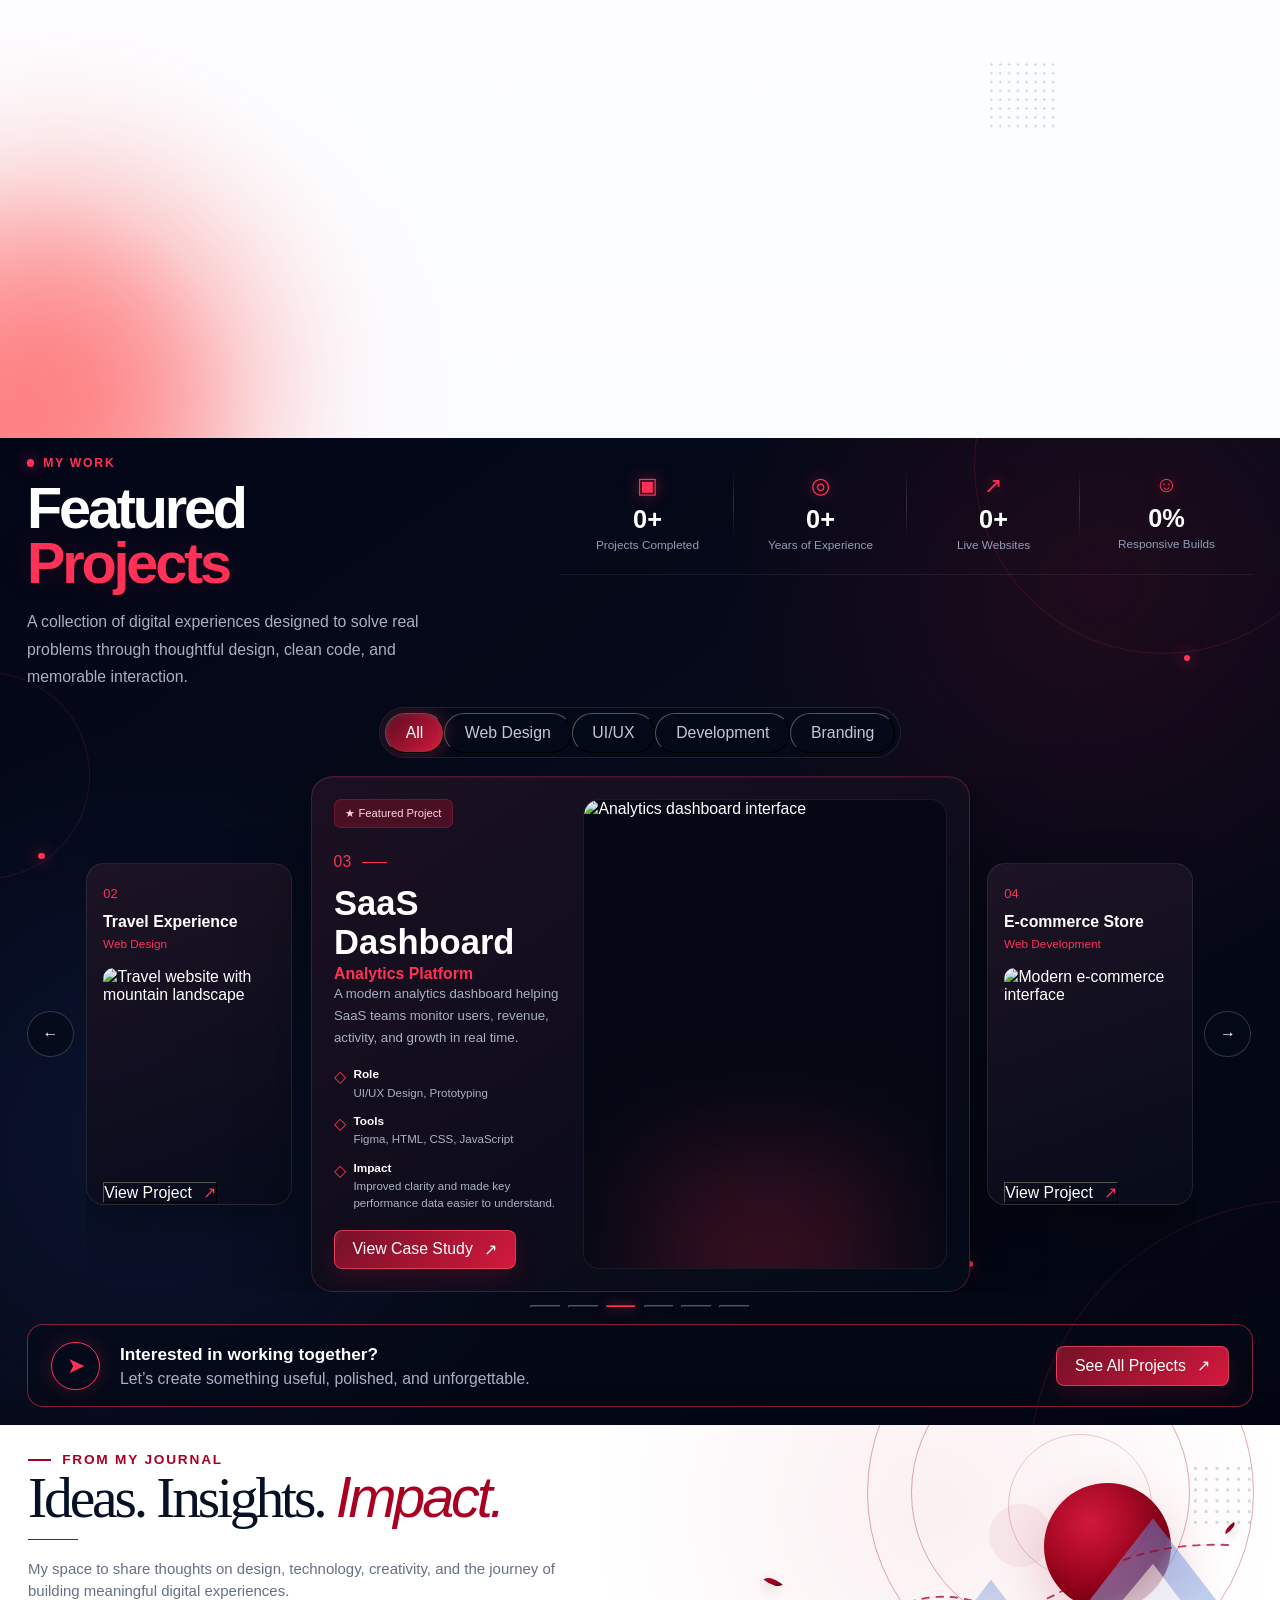
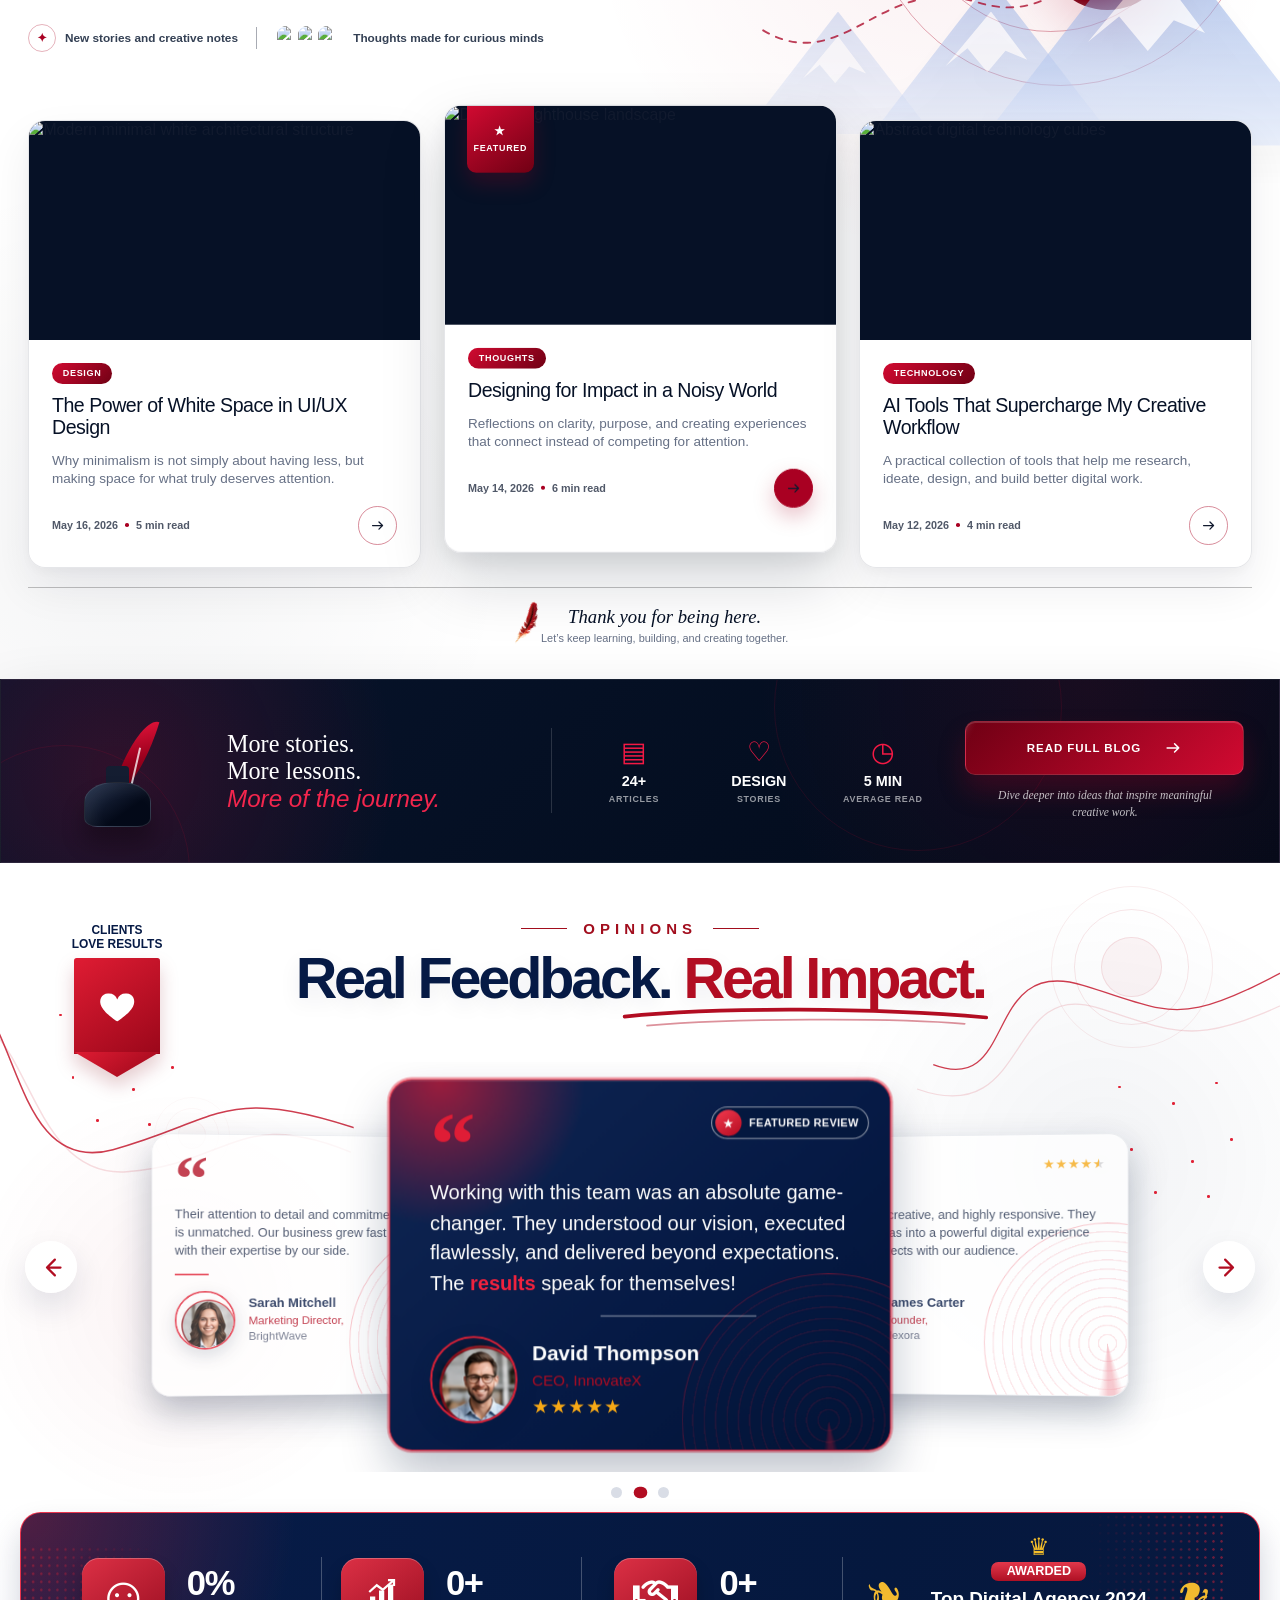
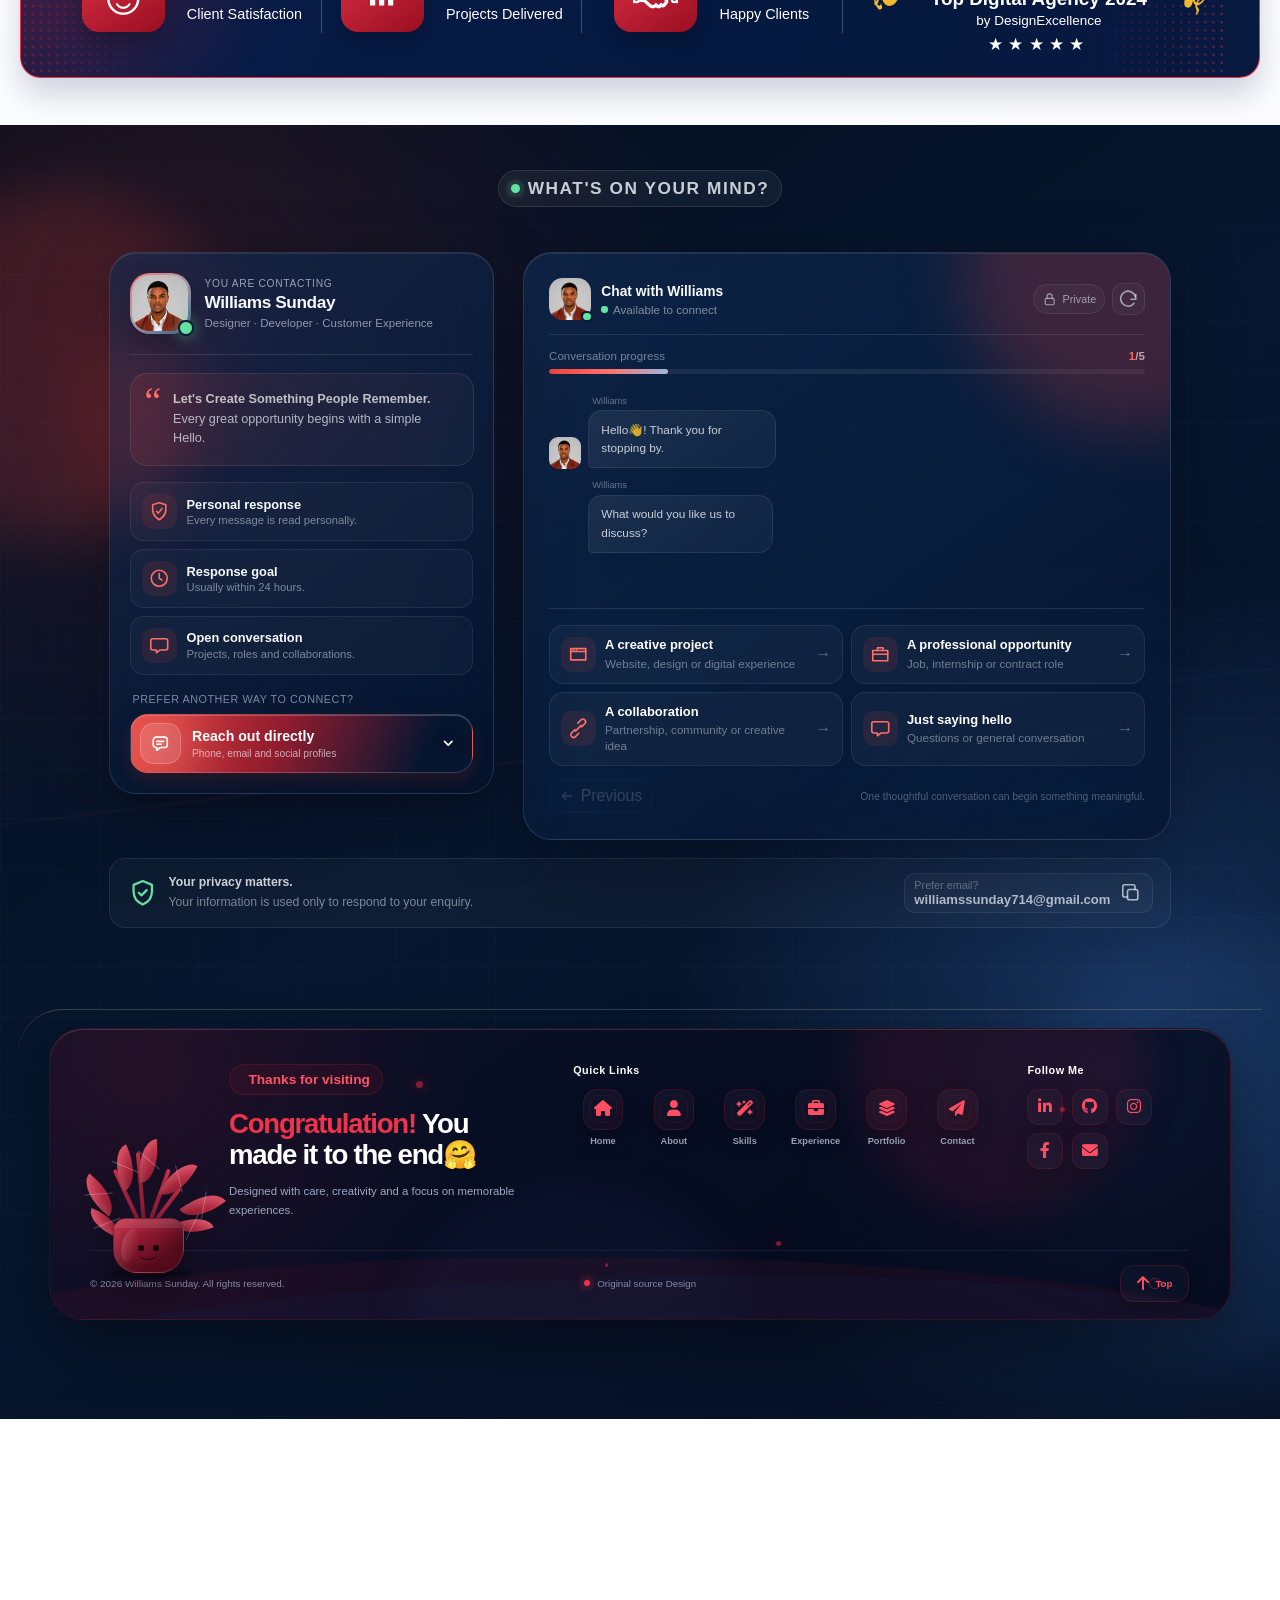
==== commit 9a7f0346: "commit all new changes" ====
--- a/index.html
+++ b/index.html
@@ -24,7 +24,7 @@
 </head>
 
 <body>
-
+<div class="scroll-progress"></div>
 
  <!-- REMIX ICONS -->
 <link
@@ -2720,7 +2720,7 @@
 
 
 
-<!-- HUMAN-CENTRED CONTACT SECTION-->
+<!-- HUMAN-CENTRED CONTACT SECTION AND FOOTER-->
 
 <section class="HUMAN-CONTACT-section" id="contact">
   <div class="HUMAN-CONTACT-background" aria-hidden="true">
@@ -2969,7 +2969,7 @@
             </div>
 
             <div>
-              <strong>Conversation with Williams</strong>
+              <strong>Chat with Williams</strong>
 
               <span>
                 <i></i>
--- a/index.css
+++ b/index.css
@@ -1,3 +1,18 @@
+
+.scroll-progress{
+    position: fixed;
+    top: 0;
+    left: 0;
+
+    width: 0%;
+    height: 4px;
+
+    background: #e71414;
+
+    z-index: 100000;
+
+    transition: width .08s linear;
+}
 
     /* =====================================================
    GLOBAL RESET & BASE STYLES
@@ -1146,7 +1161,7 @@
   font-weight: 900;
   color: transparent; /* text itself is transparent */
   -webkit-text-stroke: 3px white; /* border/outline */
-  text-stroke: 2px white; /* for some browsers */
+  text-stroke : 2px white; /* for some browsers */
   text-align: center;
   width: 100%;
   text-transform: uppercase;
--- a/index-opinion.css
+++ b/index-opinion.css
@@ -670,20 +670,21 @@
 .opnx-card-pattern--right { right:0;mask-image:linear-gradient(-90deg,#000,transparent); }
 .opnx-stat { position:relative;z-index:2;display:flex;align-items:center;justify-content:center;gap:25px;padding:0 18px; }
 .opnx-stat-icon {
-  display:grid;place-items:center;flex:0 0 92px;width:92px;height:92px;
+  display:grid;place-items:center;flex:0 0 92px;
+  width:82px;height:82px;
   border-radius:19px;
   color:white;
   background:linear-gradient(145deg,#dc3045,#9a0e21);
   box-shadow:inset 0 1px 0 rgba(255,255,255,.25),0 12px 20px rgba(0,0,0,.2);
   font:500 60px/1 Arial,sans-serif;
 }
-.opnx-stat-icon svg { width:50px; }
+.opnx-stat-icon svg { width:40px; }
 .opnx-stat-icon i{
   font-size: 40px;
 }
 
 
-.opnx-stat strong { display:block;font:800 clamp(34px,3vw,50px)/.95 "Manrope",sans-serif;letter-spacing:-.04em; }
+.opnx-stat strong { display:block;font:800 clamp(20px,3vw,40px)/.95 "Manrope",sans-serif;letter-spacing:-.04em; }
 .opnx-stat span { display:block;margin-top:7px;font-size:16px;white-space:nowrap; }
 .opnx-divider { width:1px;height:85px;background:rgba(255,255,255,.25); }
 .opnx-award {
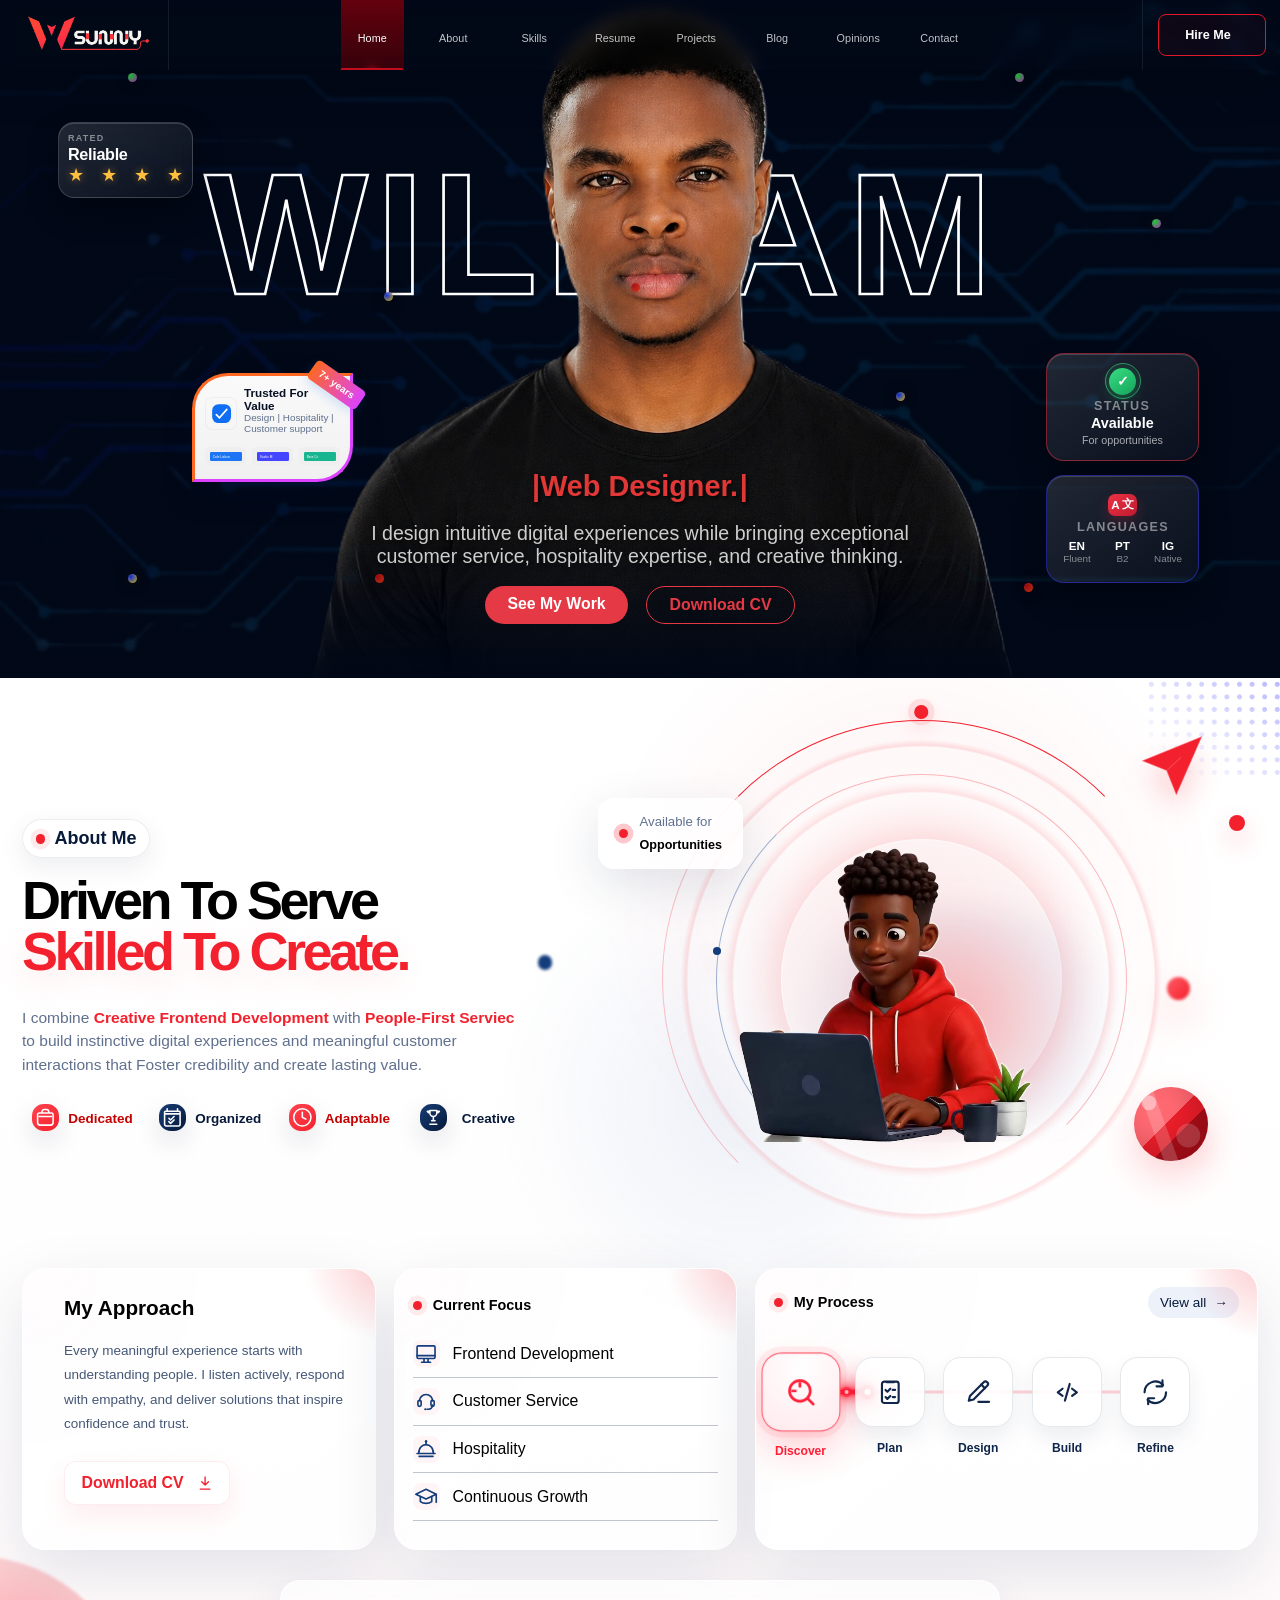
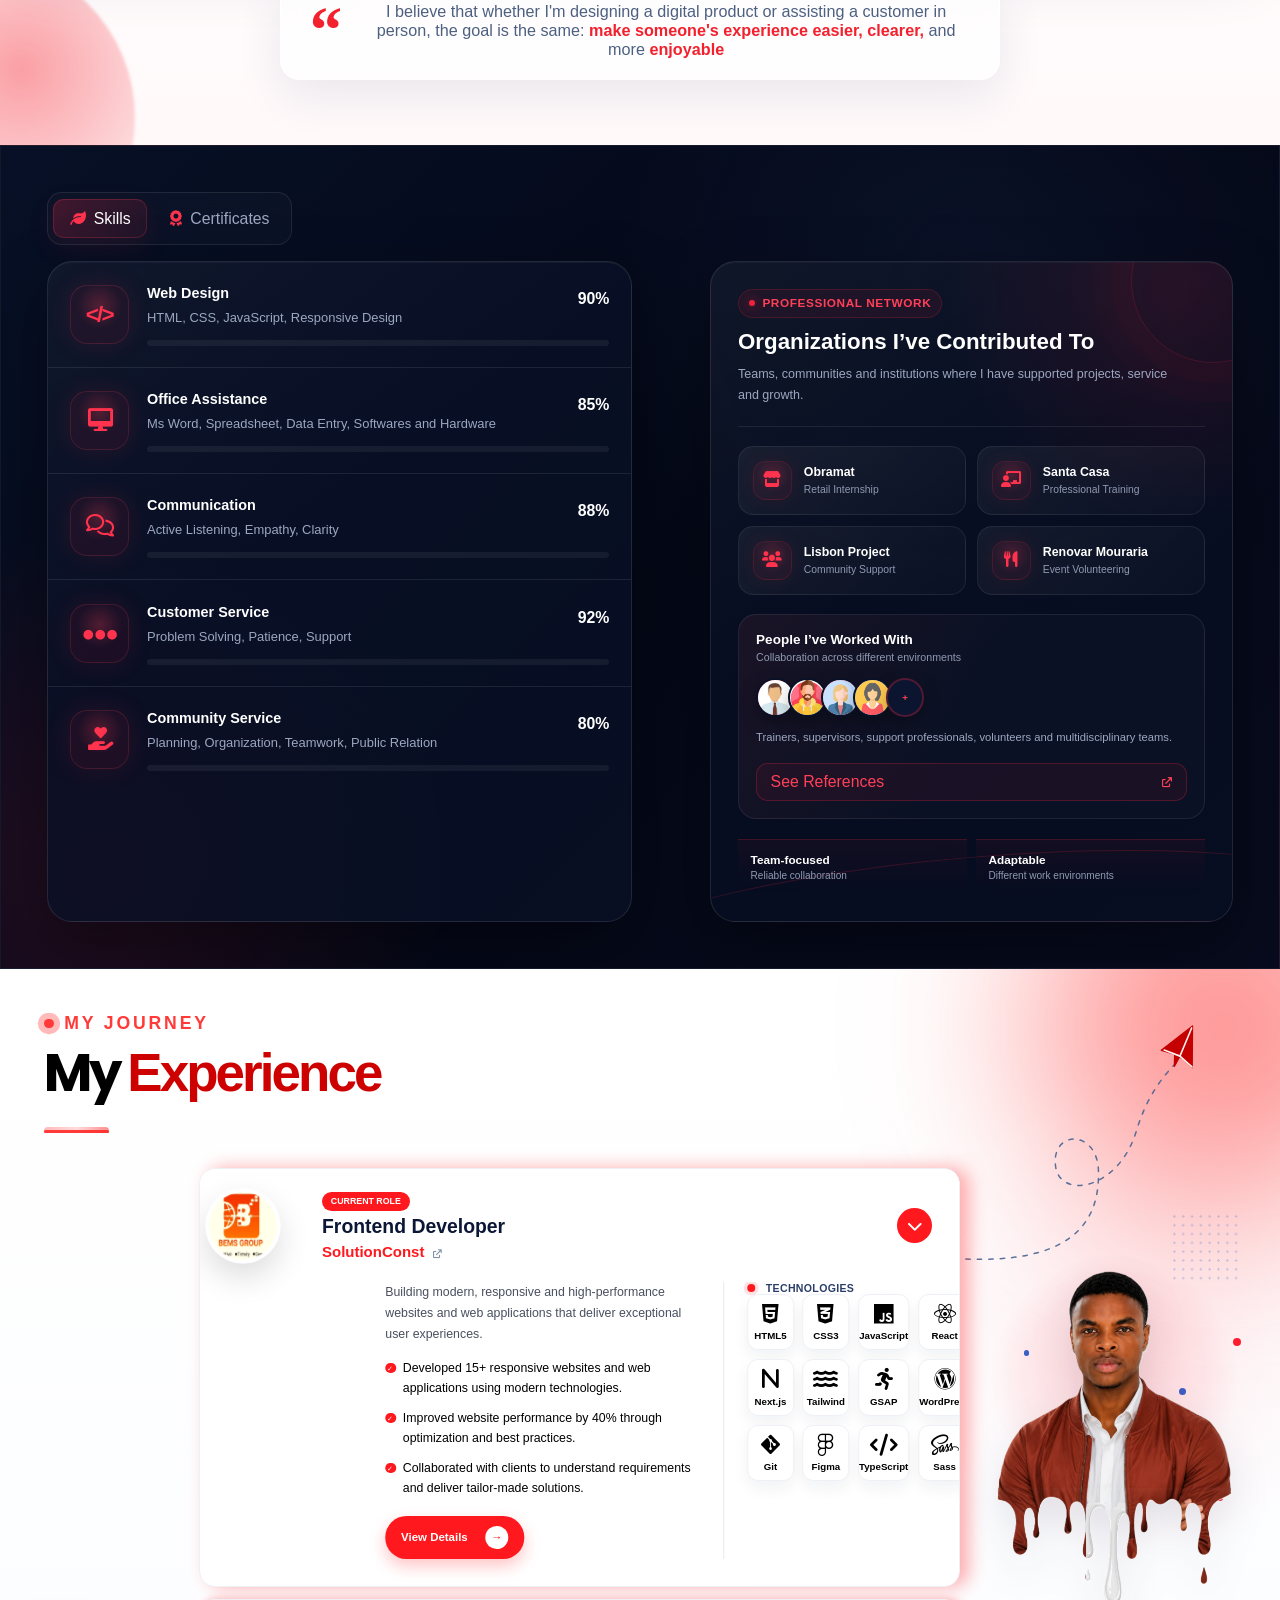
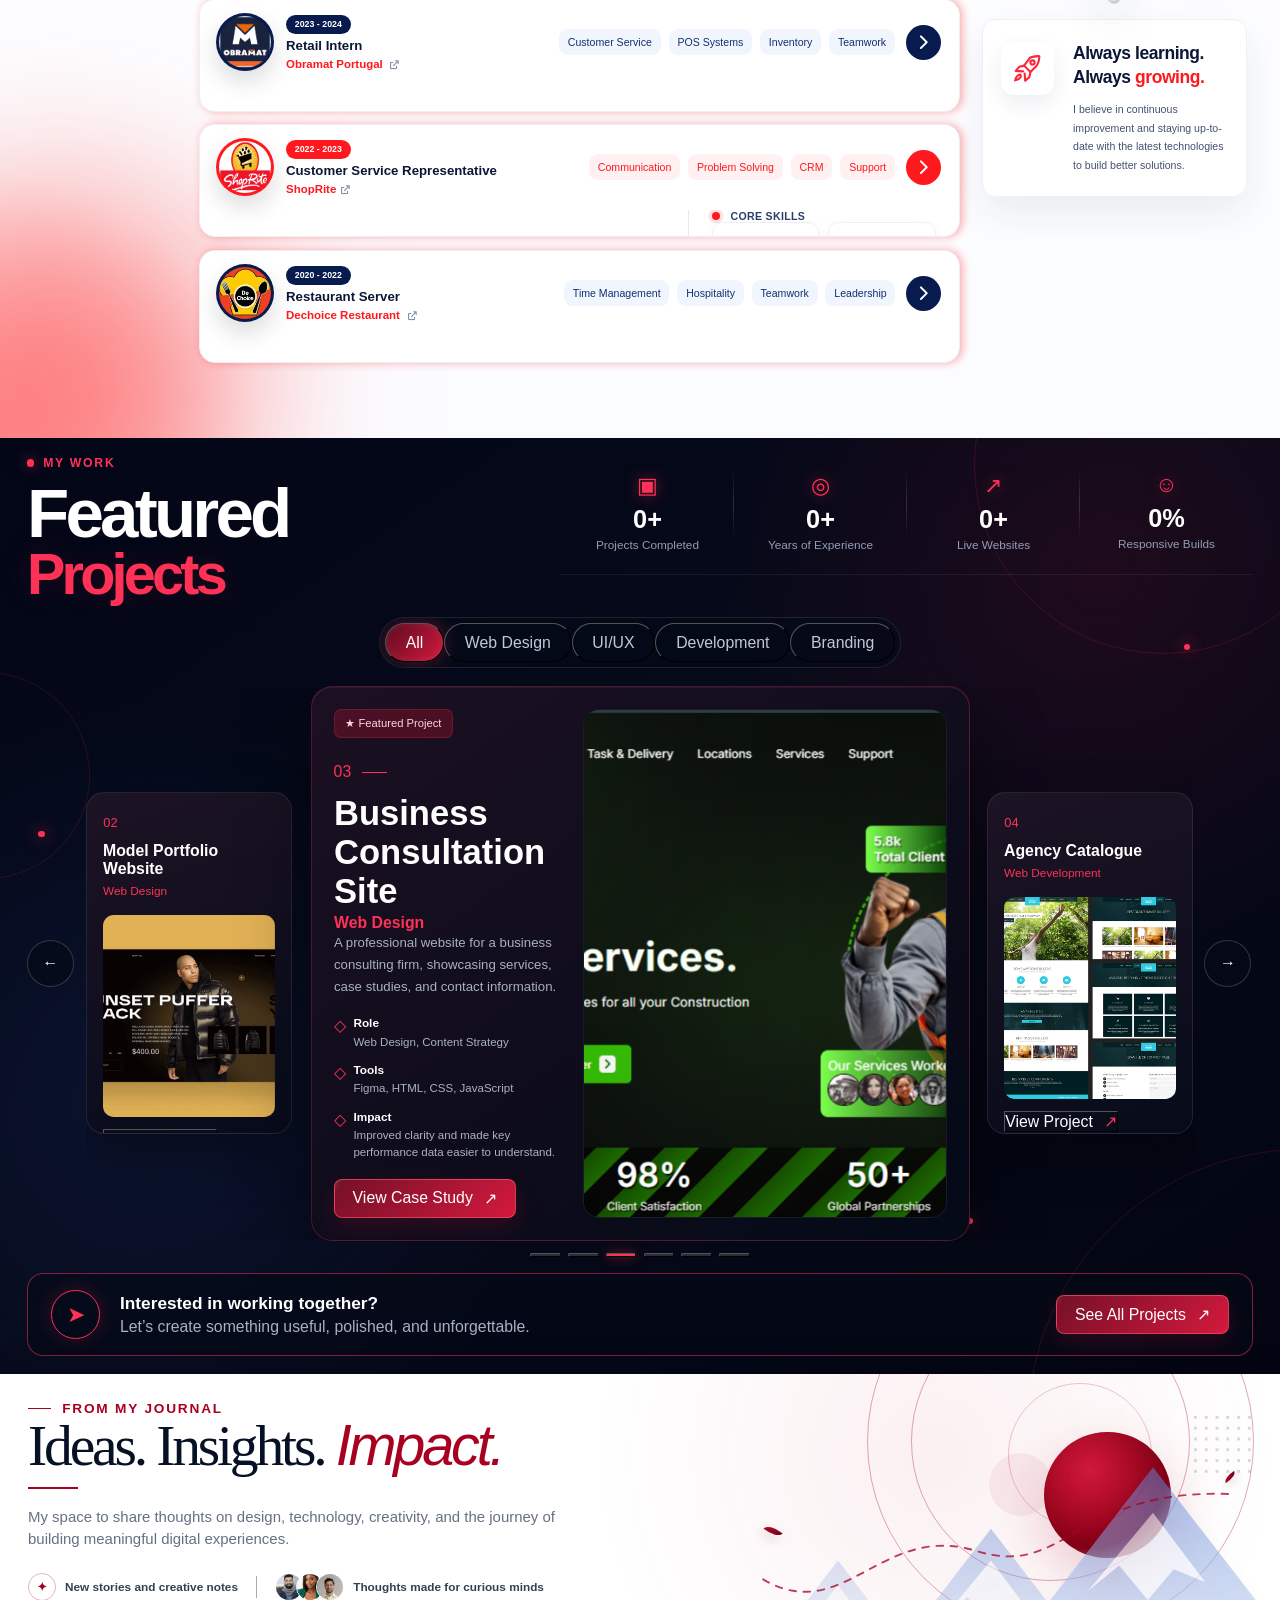
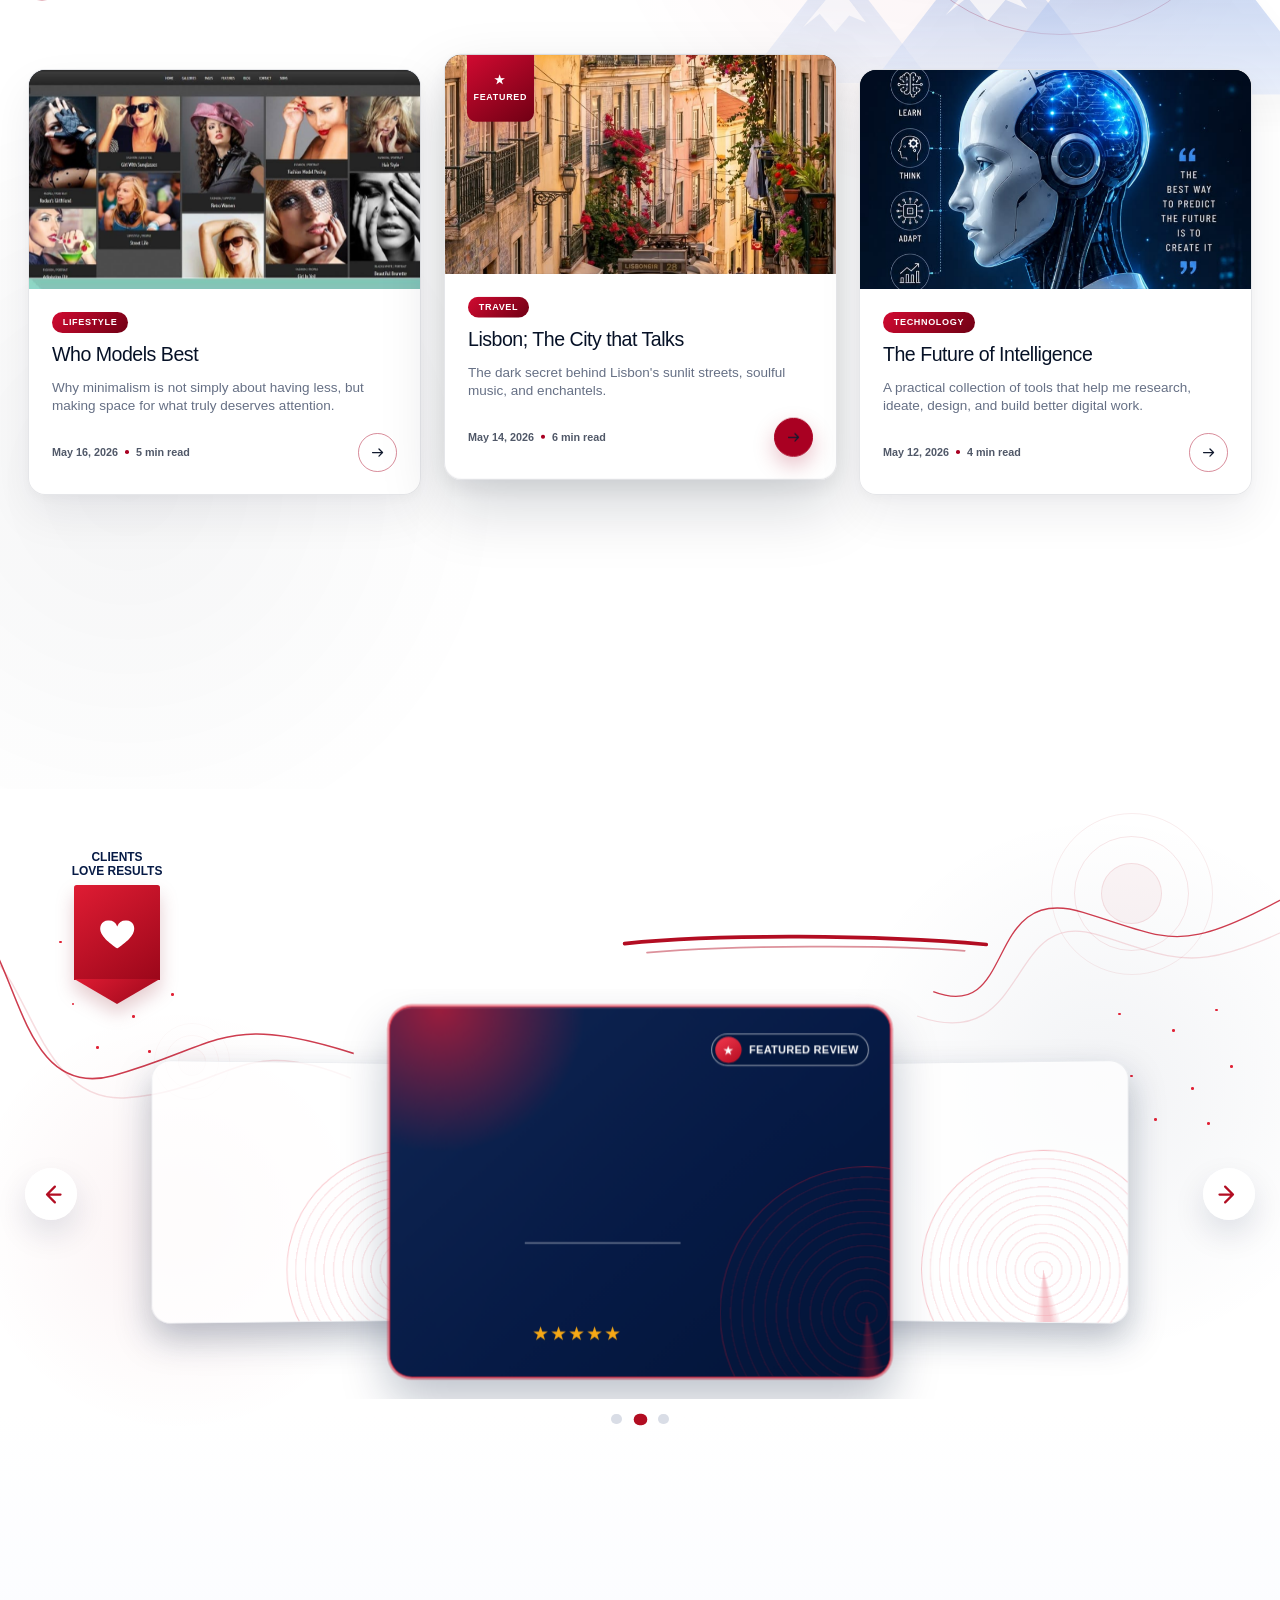
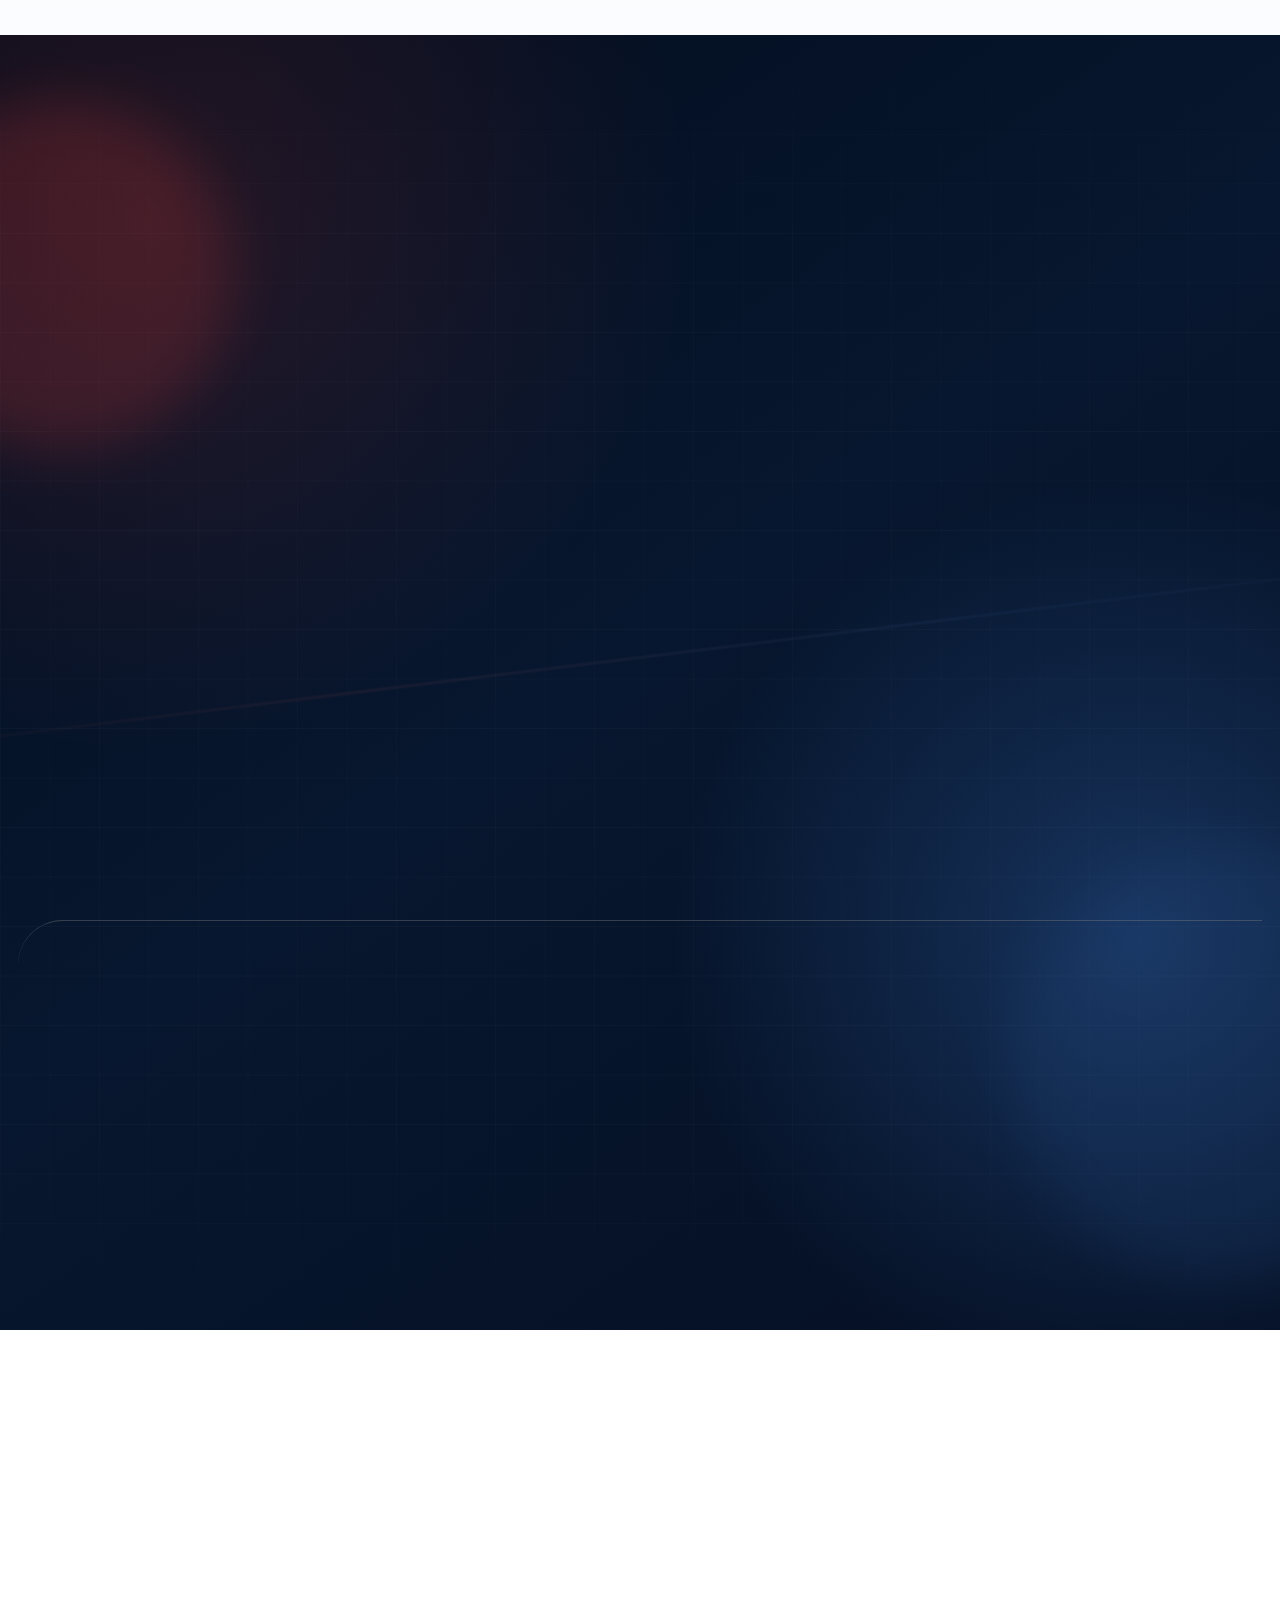
==== commit 2385f34f: "commit all new changes" ====
--- a/index.html
+++ b/index.html
@@ -110,7 +110,7 @@
     <!-- RIGHT AREA -->
     <div class="WSNAV-actions">
 
-      <a href="#form" class="WSNAV-hire">
+      <a href="#contact" class="WSNAV-hire">
         <span>Hire Me</span>
         <i class="ri-arrow-right-up-line"></i>
       </a>
@@ -302,7 +302,7 @@
     I design intuitive digital experiences while bringing exceptional customer service, 
     hospitality expertise, and creative thinking.</span>
   <div class="cta-buttons">
-    <a href="#work" class="btn btn-primary">See My Work</a>
+    <a href="#Projects" class="btn btn-primary">See My Work</a>
     <a href="WILLIAM SUNDAY.pdf" class="btn btn-secondary" download>Download CV</a>
   </div>
 </div>
@@ -525,7 +525,7 @@
             I listen actively, respond with empathy, and deliver solutions 
             that inspire confidence and trust.
             </p>
-            <a class="MAIIN-ABOUT__button" href="#" aria-label="Download CV">
+            <a href="WILLIAM SUNDAY.pdf" class="MAIIN-ABOUT__button" href="#" aria-label="Download CV" download>
               Download CV
               <svg viewBox="0 0 24 24"><path d="M12 3v12m-5-5 5 5 5-5M5 21h14"/></svg>
             </a>
@@ -722,7 +722,7 @@
                   />
                 </svg>
                 </i>
-                <span>Contiinuous Growth</span>
+                <span>Continuous Growth</span>
               </li>
 
             </ul>
@@ -1130,10 +1130,10 @@
                 data-title="Google IT Support Professional Certificate"
                 data-date="February 2026"
                 data-issuer="Google Career Certificates"
-                data-image="certificate1.jpg"
+                data-image="GoogleIT.jpg"
                 data-download="#">
                 <span class="SC-certificate-thumb">
-                  <img src="certificate1.jpg" alt="">
+                  <img src="GoogleIT.jpg" alt="">
                 </span>
                 <span class="SC-certificate-copy">
                   <strong>Google IT Support Professional Certificate</strong>
@@ -1206,7 +1206,7 @@
               <div class="SC-preview-frame" aria-live="polite">
                 <div class="SC-preview-loader" aria-hidden="true"></div>
                 <img class="SC-preview-image"
-                  src="certificate1.jpg"
+                  src="GoogleIT.jpg"
                   alt="Preview of Google IT Support Professional Certificate">
                 <div class="SC-preview-shine" aria-hidden="true"></div>
               </div>
@@ -1951,14 +1951,12 @@
 
     <div class="WSPortfolio-shell">
       <div class="WSPortfolio-header WSPortfolio-reveal">
-        <div class="WSPortfolio-copy" id="Projects">
+        <div class="WSPortfolio-copy">
           <p class="WSPortfolio-kicker"><span></span> My Work</p>
           <h2 class="WSPortfolio-title" id="WSPortfolio-title">
             Featured <span>Projects</span>
           </h2>
-          <p class="WSPortfolio-intro">
-            A collection of digital experiences designed to solve real problems through thoughtful design, clean code, and memorable interaction.
-          </p>
+
         </div>
 
         <div class="WSPortfolio-stats" aria-label="Portfolio statistics">
@@ -1985,7 +1983,7 @@
         </div>
       </div>
 
-      <div class="WSPortfolio-filterWrap WSPortfolio-reveal">
+      <div class="WSPortfolio-filterWrap WSPortfolio-reveal" id="Projects">
         <div class="WSPortfolio-filters" role="tablist" aria-label="Filter portfolio projects">
           <button class="WSPortfolio-filter is-active" type="button" data-filter="all" role="tab" aria-selected="true">All</button>
           <button class="WSPortfolio-filter" type="button" data-filter="web-design" role="tab" aria-selected="false">Web Design</button>
@@ -2004,20 +2002,21 @@
           <div class="WSPortfolio-card WSPortfolio-card--side WSPortfolio-card--left" data-side="left">
             <div class="WSPortfolio-sideNumber">02</div>
             <div class="WSPortfolio-sideText">
-              <h3>Travel Experience</h3>
+              <h3>Model Portfolio Website</h3>
               <p>Web Design</p>
             </div>
             <div class="WSPortfolio-sideImage">
-              <img src="https://images.unsplash.com/photo-1500530855697-b586d89ba3ee?auto=format&fit=crop&w=900&q=80" alt="Travel website project preview" />
+              <img src="port4.webp" alt="Travel website project preview" />
             </div>
             <button class="WSPortfolio-sideAction" type="button">View Project <span>↗</span></button>
           </div>
+
 
           <article class="WSPortfolio-featuredCard">
             <div class="WSPortfolio-featuredCopy">
               <span class="WSPortfolio-badge">★ Featured Project</span>
               <div class="WSPortfolio-projectNumber">03 <span></span></div>
-              <h3 class="WSPortfolio-projectTitle">SaaS Dashboard</h3>
+              <h3 class="WSPortfolio-projectTitle">Business Consultation Site</h3>
               <p class="WSPortfolio-projectType">Analytics Platform</p>
               <p class="WSPortfolio-projectDescription">
                 A modern analytics dashboard helping SaaS teams monitor users, revenue, activity, and growth in real time.
@@ -2045,21 +2044,22 @@
 
             <div class="WSPortfolio-featuredVisual">
               <div class="WSPortfolio-screenGlow"></div>
-              <img class="WSPortfolio-projectImage" src="https://images.unsplash.com/photo-1551288049-bebda4e38f71?auto=format&fit=crop&w=1400&q=85" alt="Analytics dashboard interface" />
+              <img class="WSPortfolio-projectImage" src="soltech.png" alt="Analytics dashboard interface" />
             </div>
           </article>
 
           <div class="WSPortfolio-card WSPortfolio-card--side WSPortfolio-card--right" data-side="right">
             <div class="WSPortfolio-sideNumber">04</div>
             <div class="WSPortfolio-sideText">
-              <h3>E-commerce Store</h3>
+              <h3>Agency Catalogue</h3>
               <p>Web Development</p>
             </div>
             <div class="WSPortfolio-sideImage">
-              <img src="https://images.unsplash.com/photo-1556742049-0cfed4f6a45d?auto=format&fit=crop&w=900&q=80" alt="E-commerce store project preview" />
+              <img src="port8.jpg" alt="E-commerce store project preview" />
             </div>
             <button class="WSPortfolio-sideAction" type="button">View Project <span>↗</span></button>
           </div>
+
         </div>
 
         <button class="WSPortfolio-nav WSPortfolio-nav--next" type="button" aria-label="Next project">
@@ -2081,6 +2081,7 @@
   </section>
 
   <div class="WSPortfolio-modal" aria-hidden="true">
+
     <div class="WSPortfolio-modalBackdrop" data-close-modal></div>
     <section class="WSPortfolio-modalPanel" role="dialog" aria-modal="true" aria-labelledby="WSPortfolio-modalTitle" tabindex="-1">
       <button class="WSPortfolio-modalClose" type="button" aria-label="Close case study" data-close-modal>×</button>
@@ -2105,6 +2106,7 @@
             <span>Role</span>
             <p class="WSPortfolio-modalRole"></p>
           </article>
+
           <article>
             <span>Tools</span>
             <p class="WSPortfolio-modalTools"></p>
@@ -2276,15 +2278,15 @@
           <div class="JOURNAL-reader-group">
             <div class="JOURNAL-reader-avatars" aria-hidden="true">
               <img
-                src="https://images.unsplash.com/photo-1494790108377-be9c29b29330?auto=format&fit=crop&w=100&q=80"
+                src="testimony2.jpg"
                 alt=""
               />
               <img
-                src="https://images.unsplash.com/photo-1500648767791-00dcc994a43e?auto=format&fit=crop&w=100&q=80"
+                src="testimony4.jpg"
                 alt=""
               />
               <img
-                src="https://images.unsplash.com/photo-1534528741775-53994a69daeb?auto=format&fit=crop&w=100&q=80"
+                src="teacher6.jpg"
                 alt=""
               />
             </div>
@@ -2320,7 +2322,7 @@
         <a href="#" class="JOURNAL-card__image-link" aria-label="Read The Power of White Space">
           <img
             class="JOURNAL-card__image"
-            src="https://images.unsplash.com/photo-1511818966892-d7d671e672a2?auto=format&fit=crop&w=1200&q=85"
+            src="port7.jpg"
             alt="Modern minimal white architectural structure"
           />
 
@@ -2330,10 +2332,10 @@
         </a>
 
         <div class="JOURNAL-card__content">
-          <span class="JOURNAL-card__category">Design</span>
+          <span class="JOURNAL-card__category">Lifestyle</span>
 
           <h3 class="JOURNAL-card__title">
-            <a href="#">The Power of White Space in UI/UX Design</a>
+            <a href="#">Who Models Best</a>
           </h3>
 
           <p class="JOURNAL-card__description">
@@ -2370,7 +2372,7 @@
         <a href="#" class="JOURNAL-card__image-link" aria-label="Read Designing for Impact">
           <img
             class="JOURNAL-card__image"
-            src="https://images.unsplash.com/photo-1500534314209-a25ddb2bd429?auto=format&fit=crop&w=1200&q=85"
+            src="lisbon.jpg"
             alt="Dramatic lighthouse landscape"
           />
 
@@ -2380,15 +2382,14 @@
         </a>
 
         <div class="JOURNAL-card__content">
-          <span class="JOURNAL-card__category">Thoughts</span>
+          <span class="JOURNAL-card__category">Travel</span>
 
           <h3 class="JOURNAL-card__title">
-            <a href="#">Designing for Impact in a Noisy World</a>
+            <a href="#">Lisbon; The City that Talks</a>
           </h3>
 
           <p class="JOURNAL-card__description">
-            Reflections on clarity, purpose, and creating experiences that
-            connect instead of competing for attention.
+            The dark secret behind Lisbon's sunlit streets, soulful music, and enchantels.
           </p>
 
           <div class="JOURNAL-card__footer">
@@ -2415,7 +2416,7 @@
         <a href="#" class="JOURNAL-card__image-link" aria-label="Read AI Tools That Supercharge My Creative Workflow">
           <img
             class="JOURNAL-card__image"
-            src="https://images.unsplash.com/photo-1635070041078-e363dbe005cb?auto=format&fit=crop&w=1200&q=85"
+            src="futureAi.jpg"
             alt="Abstract digital technology cubes"
           />
 
@@ -2428,7 +2429,7 @@
           <span class="JOURNAL-card__category">Technology</span>
 
           <h3 class="JOURNAL-card__title">
-            <a href="#">AI Tools That Supercharge My Creative Workflow</a>
+            <a href="#">The Future of Intelligence</a>
           </h3>
 
           <p class="JOURNAL-card__description">
@@ -2600,12 +2601,12 @@
                 <span class="opx-stars" aria-label="4.5 out of 5 stars">★★★★★</span>
               </div>
               <blockquote>
-                Their attention to detail and commitment to success is unmatched.
-                Our business grew fast and smoothly with their expertise by our side.
+                His attention to detail and commitment to success is unmatched.
+                Our business grew fast and smoothly with his expertise by our side.
               </blockquote>
               <span class="opx-card__dash" aria-hidden="true"></span>
               <footer class="opx-person">
-                <img src="[data-uri]" alt="Portrait of Sarah Mitchell">
+                <img src="testimony1.jpg" alt="Sarah Mitchell" class="opx-person__avatar" /> 
                 <div>
                   <h3>Sarah Mitchell</h3>
                   <p><strong>Marketing Director,</strong><br>BrightWave</p>
@@ -2623,15 +2624,15 @@
                 <span class="opx-card__quote">“</span>
               </div>
               <blockquote>
-                Working with this team was an absolute game-changer. They understood
-                our vision, executed flawlessly, and delivered beyond expectations.
+                Working with William was an absolute game-changer. He understood
+                my vision, executed flawlessly, and delivered beyond expectations.
                 The <strong>results</strong> speak for themselves!
               </blockquote>
               <span class="opx-card__dash" aria-hidden="true"></span>
               <footer class="opx-person">
-                <img src="[data-uri]" alt="Portrait of David Thompson">
+                <img src="testimony4.jpg" alt="David Thompson" class="opx-person__avatar" />
                 <div>
-                  <h3>David Thompson</h3>
+                  <h3>Celina Rodriguez</h3>
                   <p><strong>CEO, InnovateX</strong></p>
                   <span class="opx-stars opx-stars--large" aria-label="5 out of 5 stars">★★★★★</span>
                 </div>
@@ -2647,12 +2648,12 @@
                 <span class="opx-stars" aria-label="4.5 out of 5 stars">★★★★★</span>
               </div>
               <blockquote>
-                Professional, creative, and highly responsive. They turned our ideas
+                Professional, creative, and highly responsive. He turned our ideas
                 into a powerful digital experience that truly connects with our audience.
               </blockquote>
               <span class="opx-card__dash" aria-hidden="true"></span>
               <footer class="opx-person">
-                <img src="[data-uri]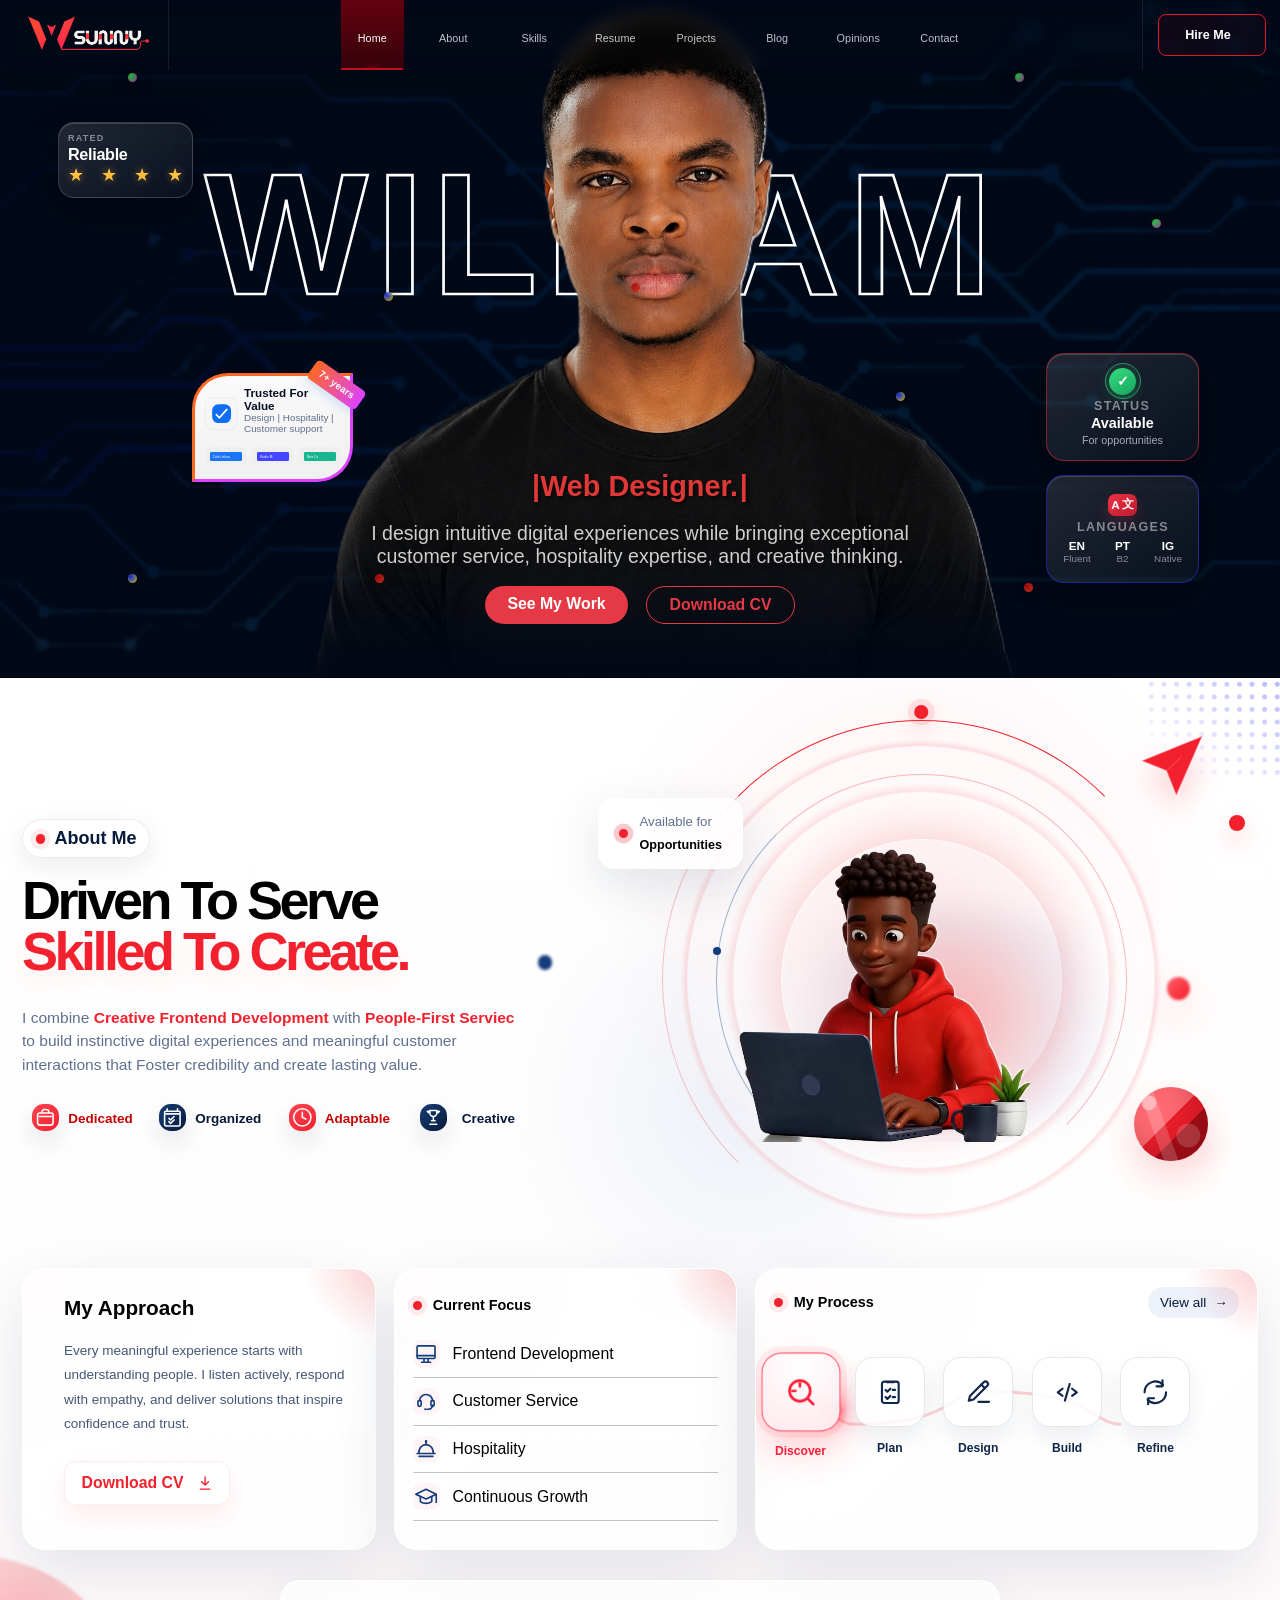
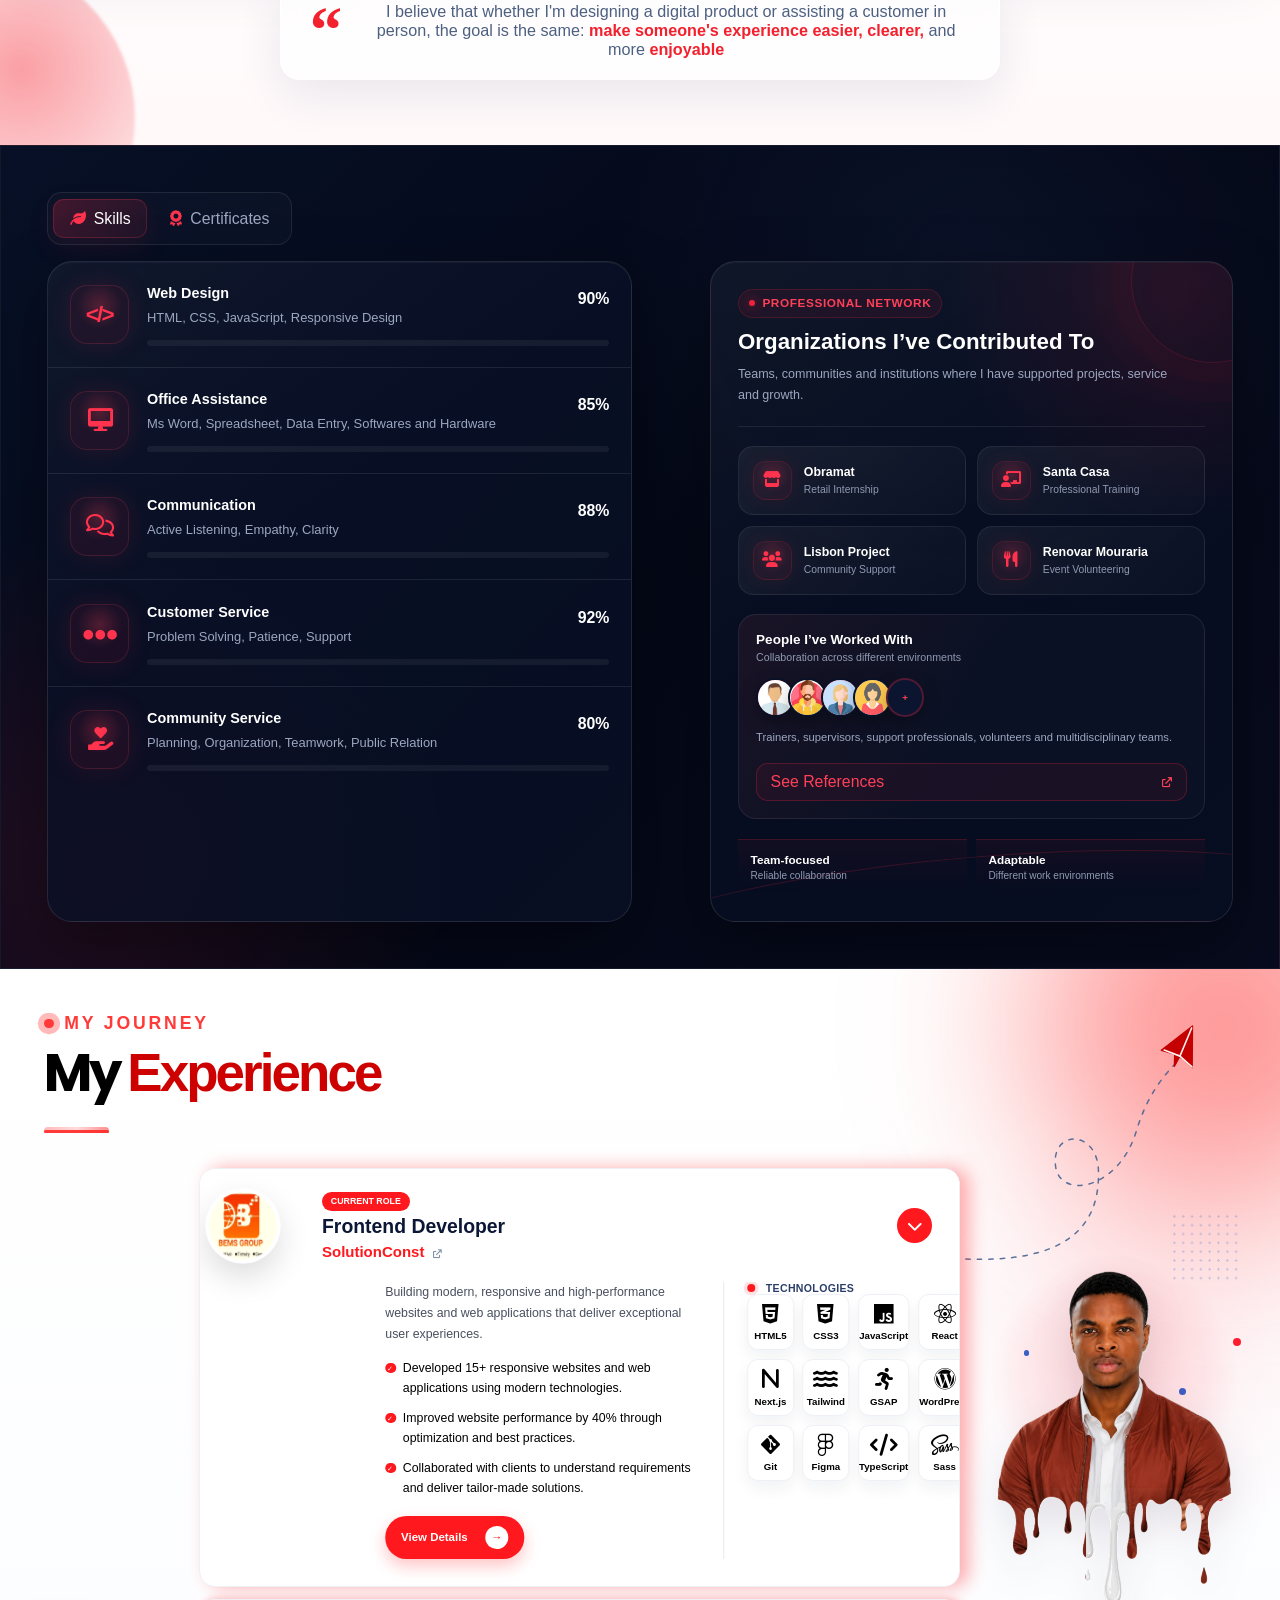
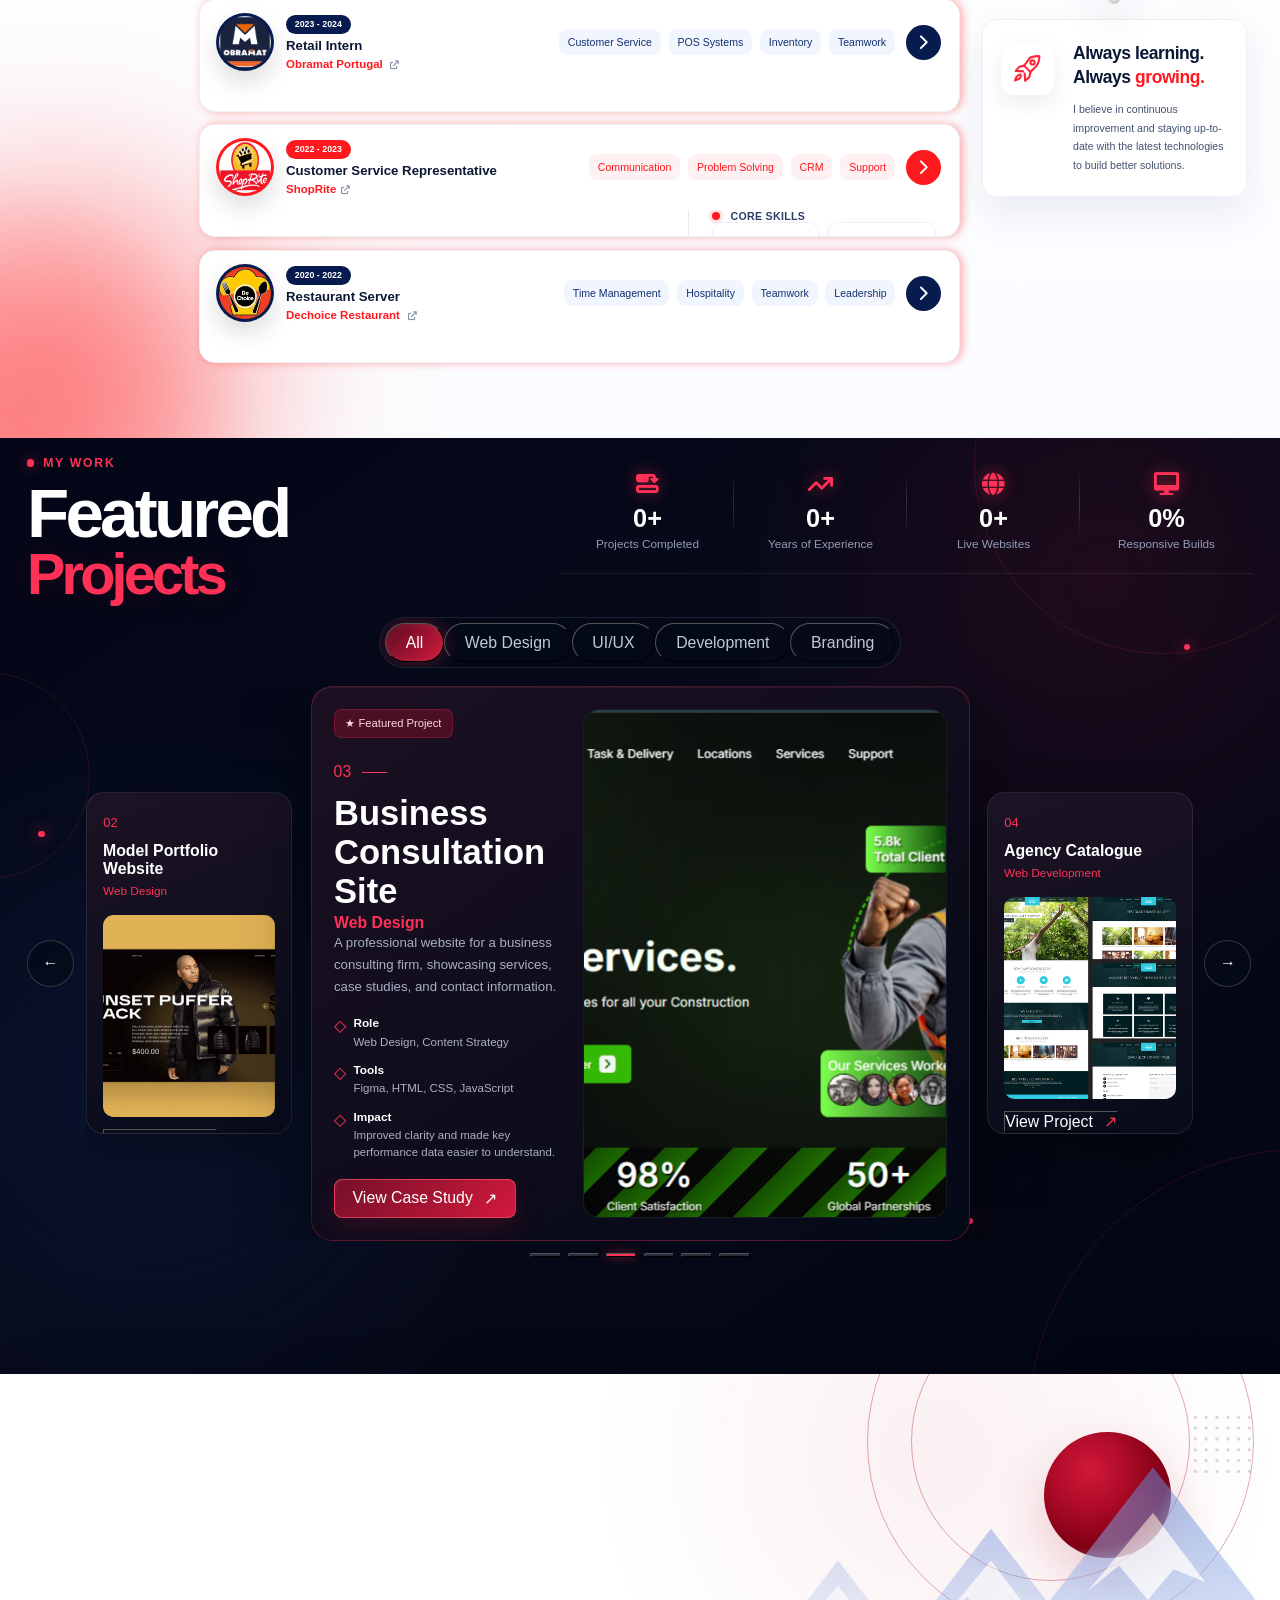
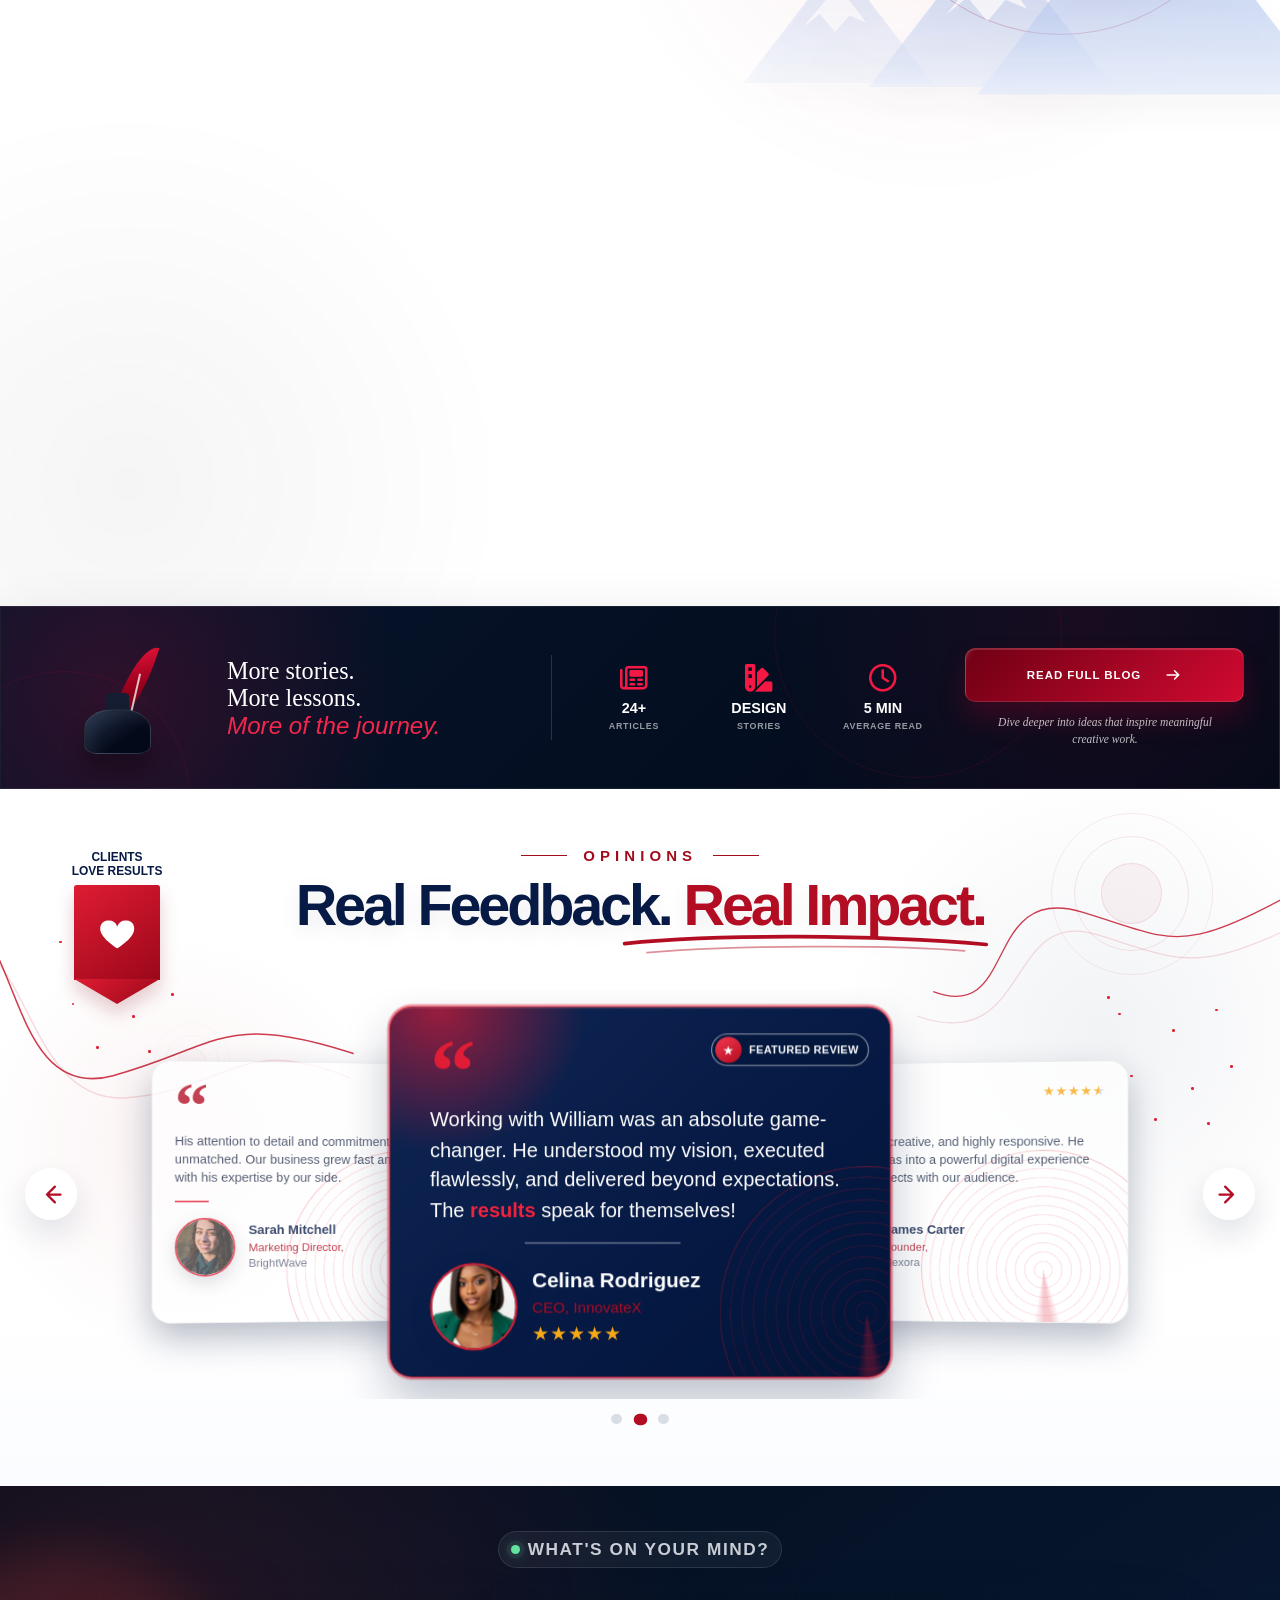
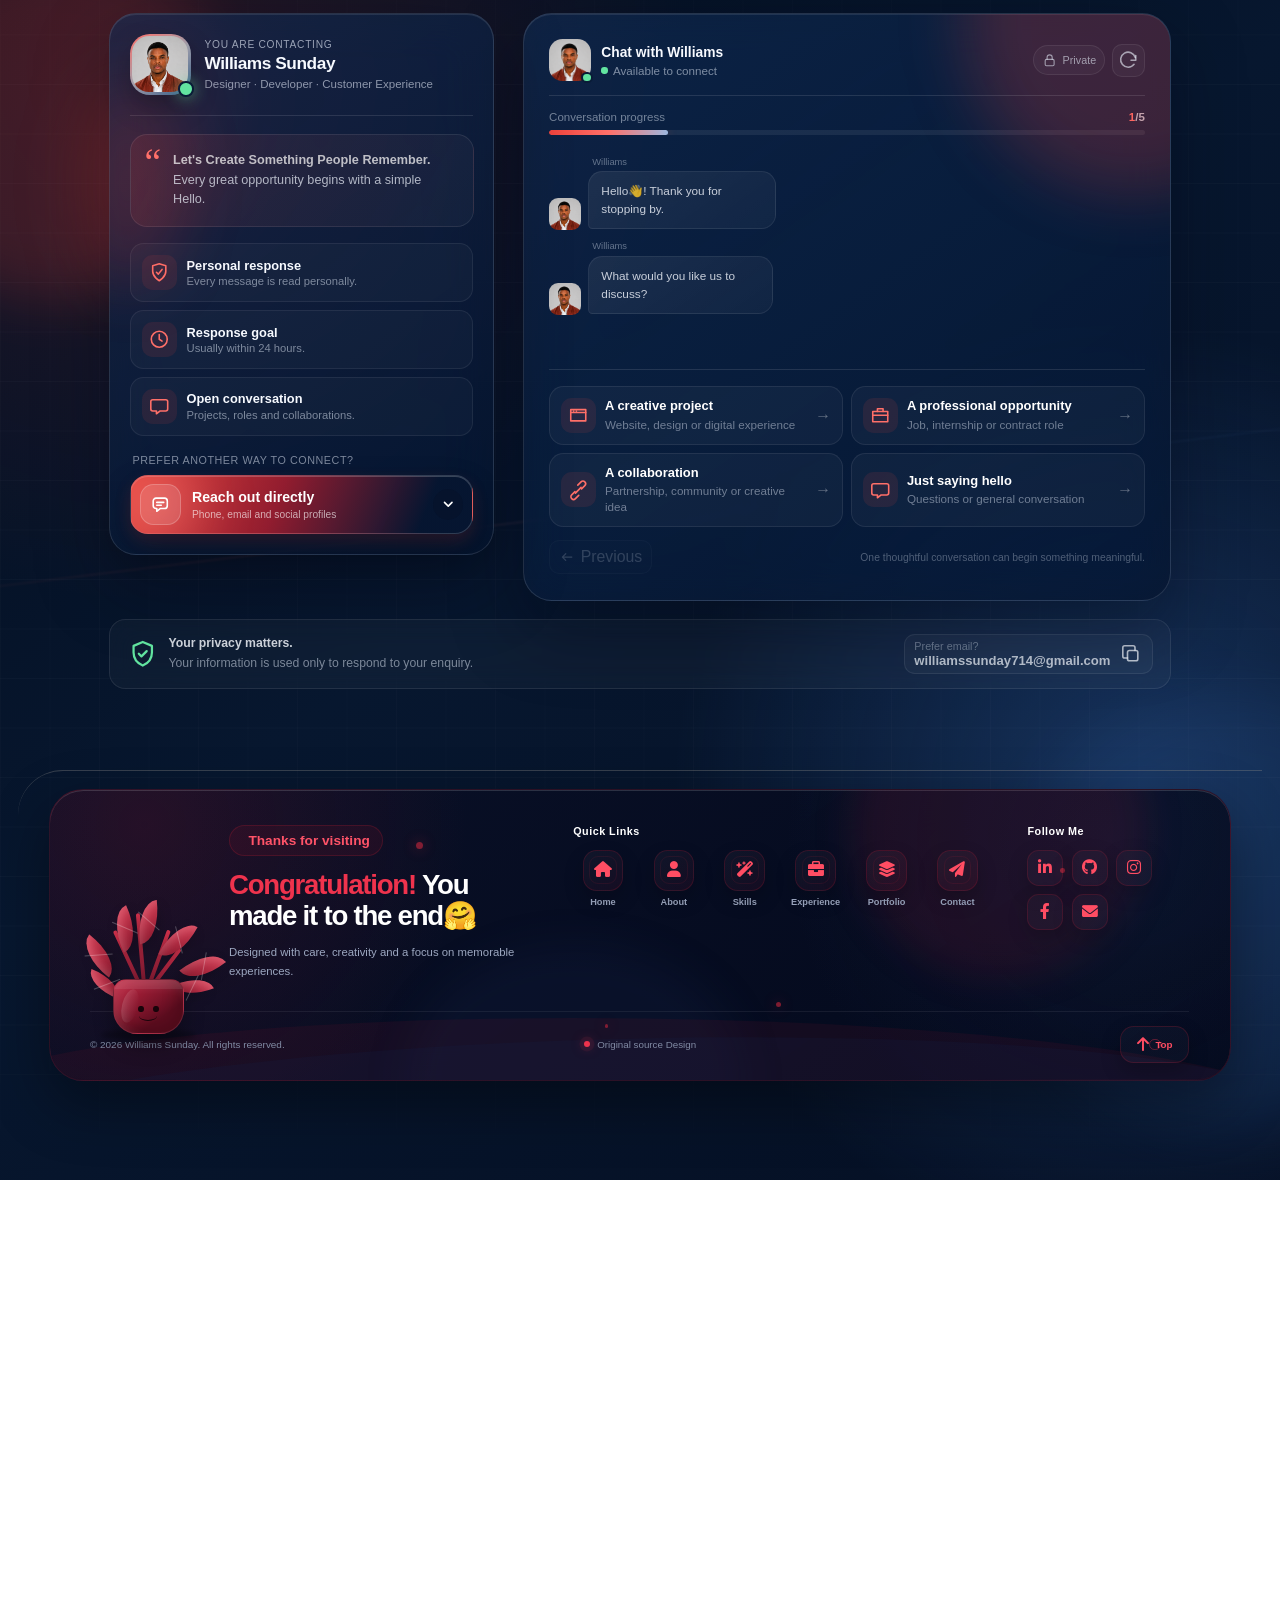
==== commit 528a5e8d: "commit all new changes" ====
--- a/index.html
+++ b/index.html
@@ -1131,7 +1131,8 @@
                 data-date="February 2026"
                 data-issuer="Google Career Certificates"
                 data-image="GoogleIT.jpg"
-                data-download="#">
+                data-download="WILLIAMS-IT-CERT.pdf">
+
                 <span class="SC-certificate-thumb">
                   <img src="GoogleIT.jpg" alt="">
                 </span>
@@ -1146,7 +1147,7 @@
                 data-date="November 2025"
                 data-issuer="Design Academy"
                 data-image="https://placehold.co/1200x850/f8fafc/111827?text=UI%2FUX+Design+Certificate"
-                data-download="#">
+                data-download="WILLIAMS-UI-UX-CERT.pdf">
                 <span class="SC-certificate-thumb">
                   <img src="https://placehold.co/230x150/f8fafc/111827?text=UI%2FUX" alt="">
                 </span>
@@ -1161,7 +1162,7 @@
                 data-date="October 2025"
                 data-issuer="freeCodeCamp"
                 data-image="https://placehold.co/1200x850/f8fafc/111827?text=Responsive+Web+Design"
-                data-download="#">
+                data-download="WILLIAMS-RESPONSIVE-WEB-CERT.pdf">
                 <span class="SC-certificate-thumb">
                   <img src="https://placehold.co/230x150/f8fafc/111827?text=Responsive+Web" alt="">
                 </span>
@@ -1176,7 +1177,7 @@
                 data-date="August 2025"
                 data-issuer="Professional Learning Institute"
                 data-image="https://placehold.co/1200x850/f8fafc/111827?text=Customer+Service+Certificate"
-                data-download="#">
+                data-download="WILLIAMS-CUSTOMER-SERVICE-CERT.pdf">
                 <span class="SC-certificate-thumb">
                   <img src="https://placehold.co/230x150/f8fafc/111827?text=Customer+Service" alt="">
                 </span>
@@ -1191,7 +1192,7 @@
                 data-date="July 2025"
                 data-issuer="Web Skills Academy"
                 data-image="https://placehold.co/1200x850/f8fafc/111827?text=JavaScript+Essentials"
-                data-download="#">
+                data-download="WILLIAMS-JAVASCRIPT-CERT.pdf">
                 <span class="SC-certificate-thumb">
                   <img src="https://placehold.co/230x150/f8fafc/111827?text=JavaScript" alt="">
                 </span>
@@ -1218,7 +1219,7 @@
                 </div>
 
                 <div class="SC-preview-actions">
-                  <a class="SC-action SC-download" href="" download>
+                  <a href="WILLIAMS-IT-CERT.pdf" class="SC-action SC-download" download>
                     <span aria-hidden="true">↓</span>
                     Download
                   </a>
@@ -1960,23 +1961,32 @@
         </div>
 
         <div class="WSPortfolio-stats" aria-label="Portfolio statistics">
+          
           <article class="WSPortfolio-stat">
-            <div class="WSPortfolio-statIcon" aria-hidden="true">▣</div>
+            <div class="WSPortfolio-statIcon" aria-hidden="true">
+              <i class="fa-solid fa-diagram-predecessor"></i>
+            </div>
             <strong><span class="WSPortfolio-counter" data-target="10">0</span>+</strong>
             <span>Projects Completed</span>
           </article>
           <article class="WSPortfolio-stat">
-            <div class="WSPortfolio-statIcon" aria-hidden="true">◎</div>
+            <div class="WSPortfolio-statIcon" aria-hidden="true">
+              <i class="fa-solid fa-arrow-trend-up"></i>
+            </div>
             <strong><span class="WSPortfolio-counter" data-target="3">0</span>+</strong>
             <span>Years of Experience</span>
           </article>
           <article class="WSPortfolio-stat">
-            <div class="WSPortfolio-statIcon" aria-hidden="true">↗</div>
+            <div class="WSPortfolio-statIcon" aria-hidden="true">
+              <i class="fa-solid fa-globe"></i>
+            </div>
             <strong><span class="WSPortfolio-counter" data-target="5">0</span>+</strong>
             <span>Live Websites</span>
           </article>
           <article class="WSPortfolio-stat">
-            <div class="WSPortfolio-statIcon" aria-hidden="true">☺</div>
+            <div class="WSPortfolio-statIcon" aria-hidden="true">
+              <i class="fa-solid fa-desktop"></i>
+            </div>
             <strong><span class="WSPortfolio-counter" data-target="100">0</span>%</strong>
             <span>Responsive Builds</span>
           </article>
@@ -2493,19 +2503,25 @@
 
       <div class="JOURNAL-statistics">
         <div class="JOURNAL-stat">
-          <span class="JOURNAL-stat__icon">▤</span>
+          <span class="JOURNAL-stat__icon">
+            <i class="fa-regular fa-newspaper"></i>
+          </span>
           <strong>24+</strong>
           <small>Articles</small>
         </div>
 
         <div class="JOURNAL-stat">
-          <span class="JOURNAL-stat__icon">♡</span>
+          <span class="JOURNAL-stat__icon">
+            <i class="fa-solid fa-swatchbook"></i>
+          </span>
           <strong>Design</strong>
           <small>Stories</small>
         </div>
 
         <div class="JOURNAL-stat">
-          <span class="JOURNAL-stat__icon">◷</span>
+          <span class="JOURNAL-stat__icon">
+            <i class="fa-regular fa-clock"></i>
+          </span>
           <strong>5 min</strong>
           <small>Average read</small>
         </div>
@@ -2532,6 +2548,7 @@
 <!--OPINION SECTION-->
 
   <section class="opx-opinions opx-no-js" aria-labelledby="opx-title">
+
     <div class="opx-bg-orb opx-bg-orb--one" aria-hidden="true"></div>
     <div class="opx-bg-orb opx-bg-orb--two" aria-hidden="true"></div>
 
@@ -2549,7 +2566,7 @@
       <i></i><i></i><i></i><i></i><i></i><i></i><i></i><i></i>
     </div>
     <div class="opx-confetti opx-confetti--right" aria-hidden="true">
-      <i></i><i></i><i></i><i></i><i></i><i></i><i></i><i></i>
+      <i></i><i></i><i></i><i></i><i></i><i></i><i></i><i></i><i></i>
     </div>
 
     <div class="opx-love-badge" aria-label="Clients love results">
--- a/index-skill.css
+++ b/index-skill.css
@@ -445,6 +445,7 @@
     background: rgba(4, 8, 23, .96);
     box-shadow: 0 40px 100px rgba(0,0,0,.6);
     backdrop-filter: blur(25px);
+    margin: auto;
   }
 
   .SC-dialog::backdrop {
--- a/index-portfolio.css
+++ b/index-portfolio.css
@@ -146,6 +146,7 @@
 }
 
 @media (max-width: 980px) {
+  .WSPortfolio-filterWrap { margin: 18px auto 20px; max-width: 100%; overflow-x: auto; scrollbar-width: none; }
   .WSPortfolio-section { min-height: 0; }
   .WSPortfolio-header { grid-template-columns: 1fr; }
   .WSPortfolio-stats { grid-template-columns: repeat(4,1fr); }
@@ -153,12 +154,20 @@
   .WSPortfolio-carousel { grid-template-columns: 1fr; }
   .WSPortfolio-card--side { display: none; }
   .WSPortfolio-featuredCard { grid-template-columns: 1fr 1.15fr; }
+
+
 }
 
 @media (max-width: 760px) {
+  .WSPortfolio-statIcon { font-size: 1.11rem; margin-bottom: 4px;}
+  .WSPortfolio-stat strong {font-size: clamp(1.25rem, 1.55vw, 1.55rem); }
+  .WSPortfolio-stat > span {font-size: .81rem; }
+  
+  .WSPortfolio-stat { position: relative; text-align: center; padding: 6px 5px 18px; }
+  .WSPortfolio-filter { padding: 10px 16px; font-size: .82rem; }
+
   .WSPortfolio-shell { padding: 30px 18px 24px; }
   .WSPortfolio-title { font-size: clamp(2.65rem, 13vw, 4rem); }
-  .WSPortfolio-stats { grid-template-columns: repeat(2,1fr); }
   .WSPortfolio-stat:nth-child(2)::after { display: none; }
   .WSPortfolio-filterWrap { justify-content: flex-start; }
   .WSPortfolio-stage { grid-template-columns: 1fr; }
@@ -166,11 +175,13 @@
   .WSPortfolio-nav--prev { left: 24px; }
   .WSPortfolio-nav--next { right: 24px; }
   .WSPortfolio-featuredCard { grid-template-columns: 1fr; padding: 18px; }
-  .WSPortfolio-featuredVisual { order: -1; min-height: 250px; }
-  .WSPortfolio-projectImage { min-height: 250px; }
+  .WSPortfolio-featuredVisual { order: -1; min-height: 100px; }
+  .WSPortfolio-projectImage { min-height: 100px; }
+  .WSPortfolio-sideImage { min-height: 100px !important; }
+
   .WSPortfolio-cta { grid-template-columns: auto 1fr; }
   .WSPortfolio-secondaryBtn { grid-column: 1 / -1; width: 100%; }
-  .WSPortfolio-modalHero { height: 240px; }
+  .WSPortfolio-modalHero { height: 140px; }
   .WSPortfolio-modalContent { padding: 24px 18px; }
   .WSPortfolio-modalGrid { grid-template-columns: 1fr; }
 }
--- a/index-opinion.css
+++ b/index-opinion.css
@@ -15,7 +15,7 @@
   position: relative;
   isolation: isolate;
   width: 100%;
-  min-height: 940px;
+  min-height: auto;
   overflow: hidden;
   padding: clamp(44px, 5vw, 72px) 22px 52px;
   background:
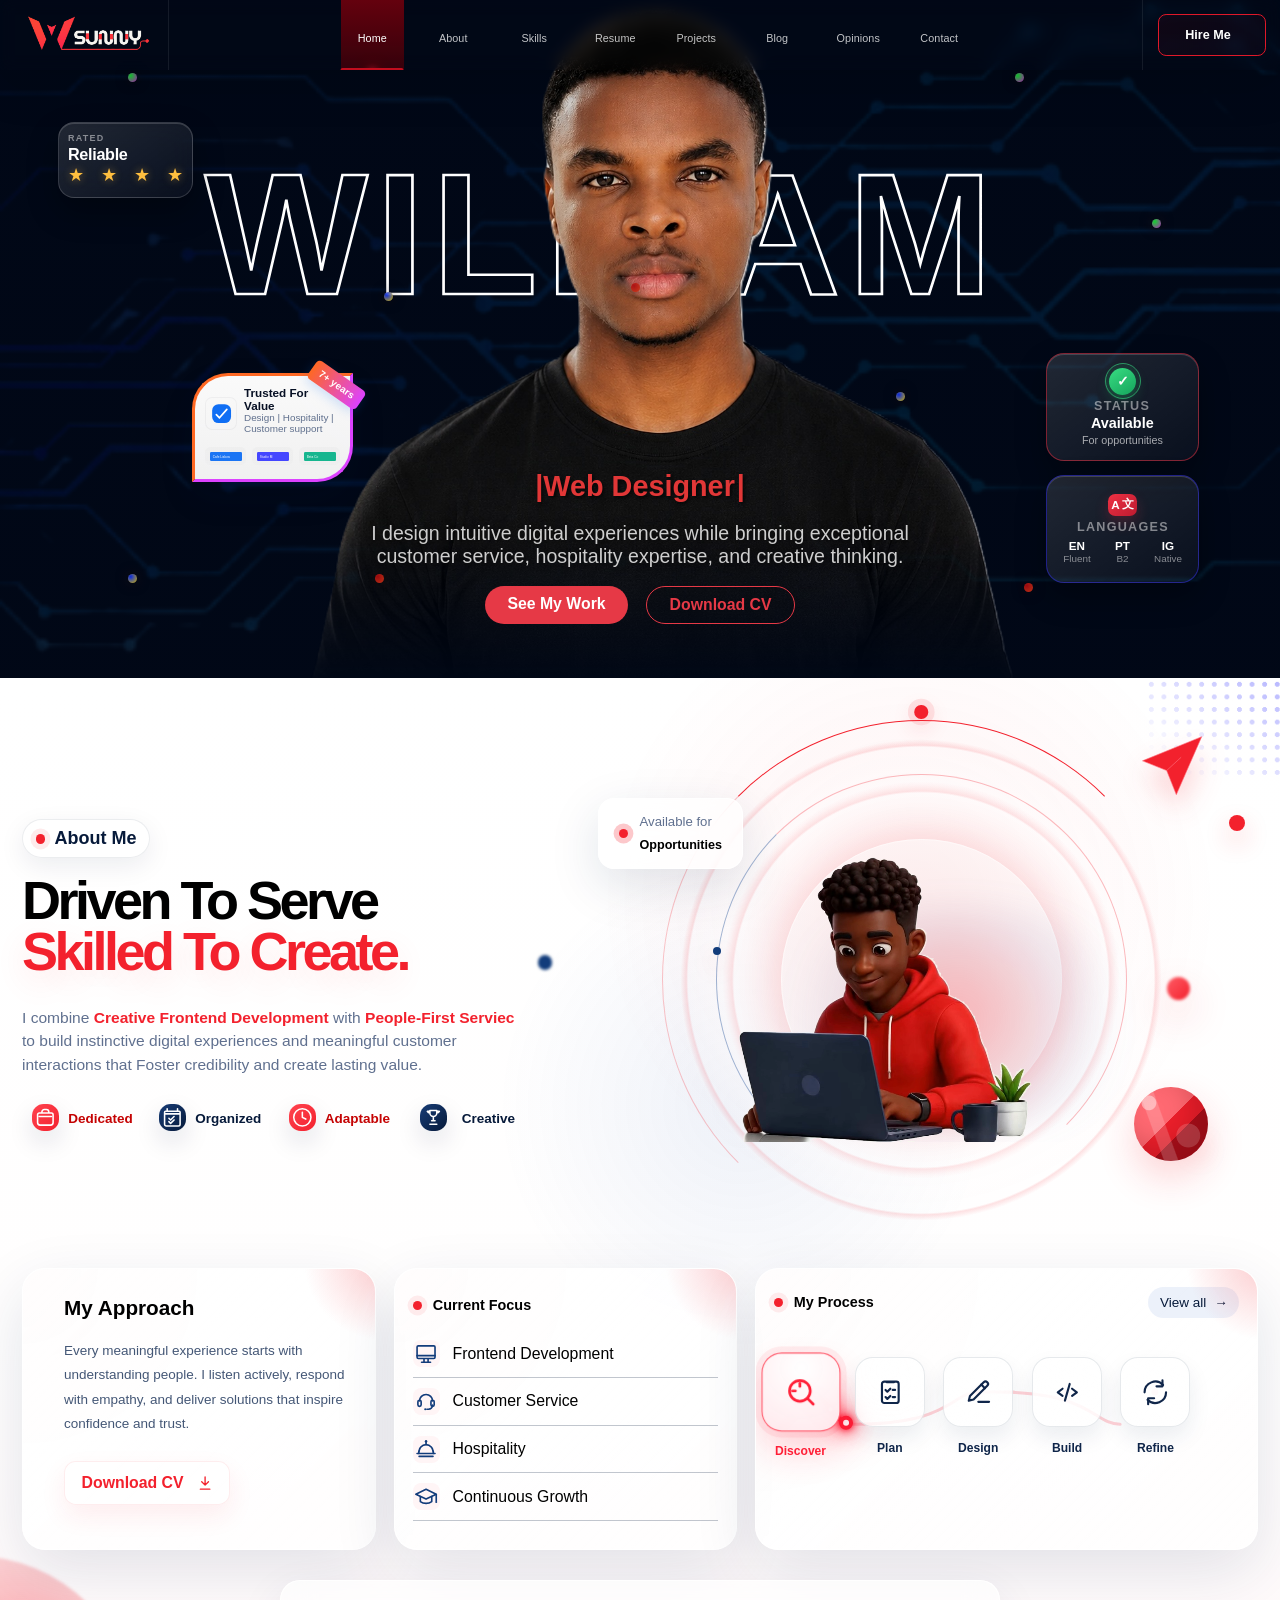
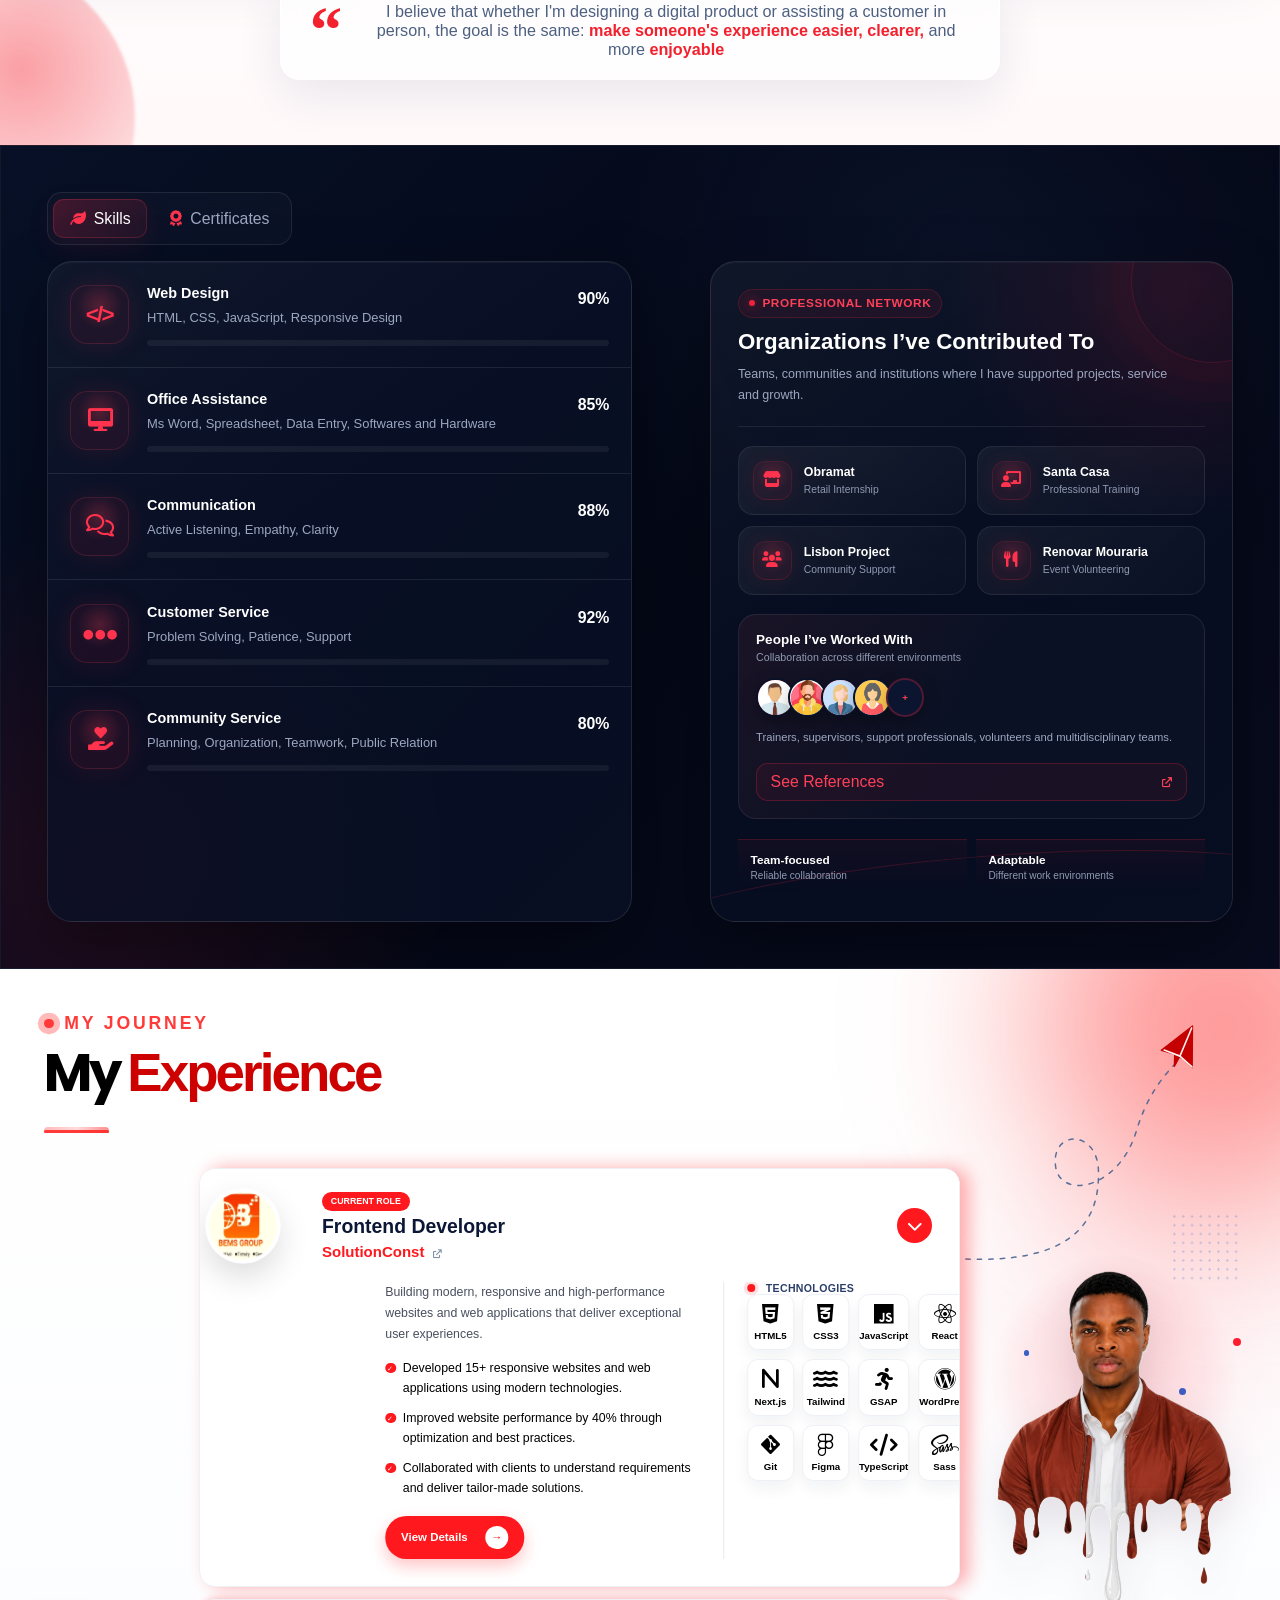
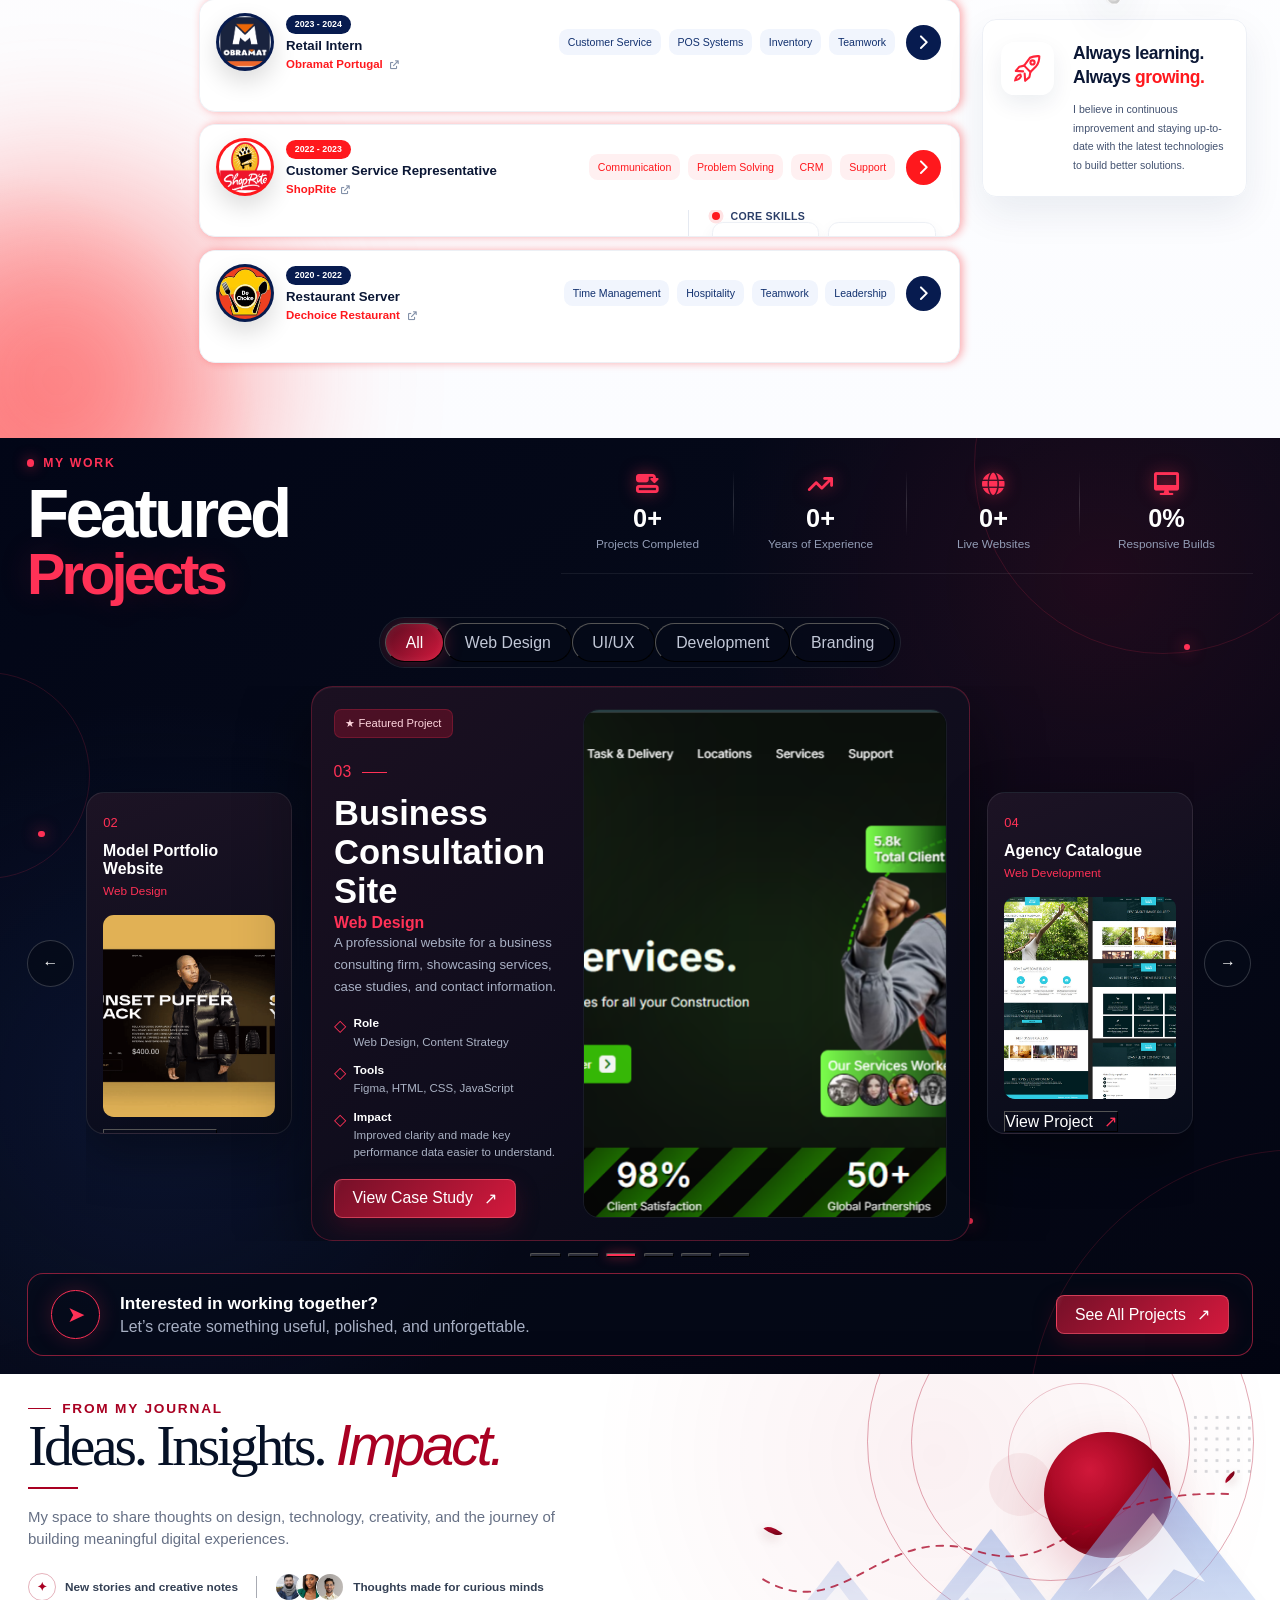
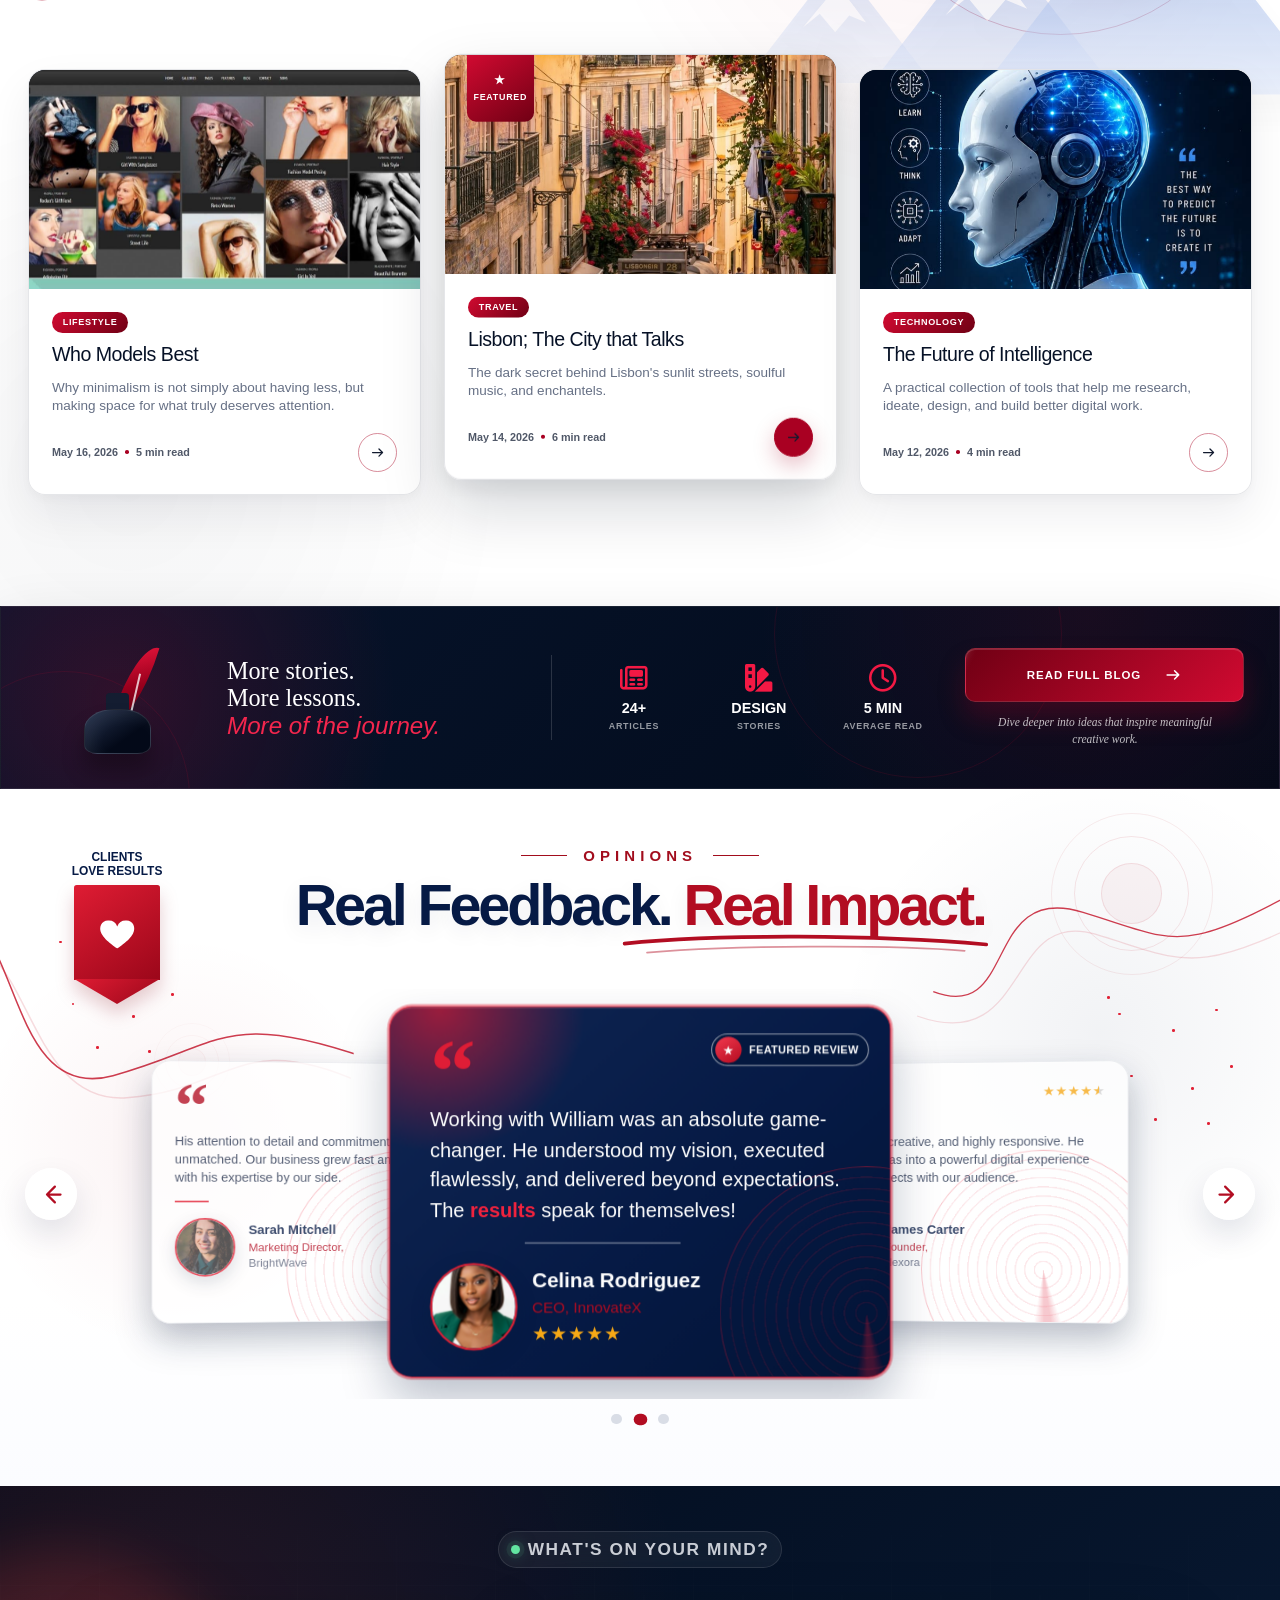
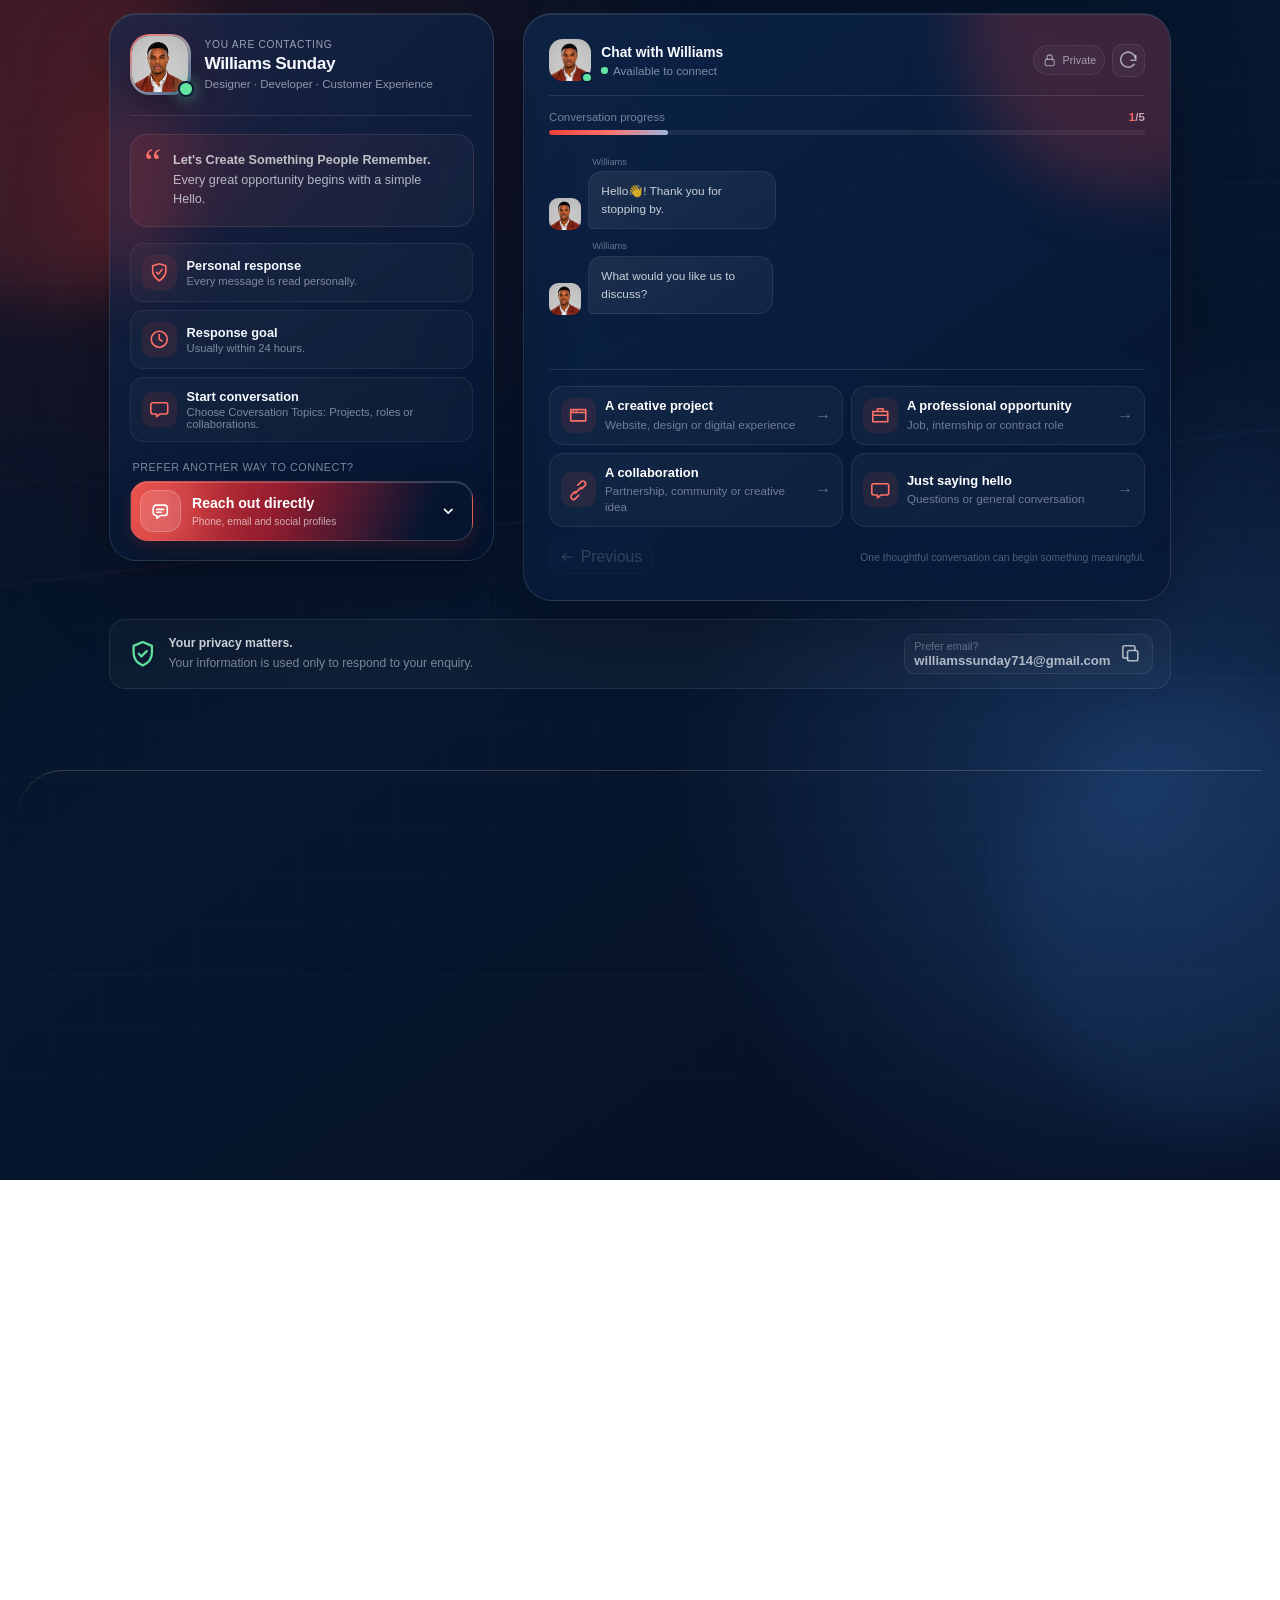
==== commit ace9aece: "commit all new changes" ====
--- a/index.html
+++ b/index.html
@@ -2788,8 +2788,8 @@
             </span>
 
             <span>
-              <strong>Open conversation</strong>
-              <small>Projects, roles and collaborations.</small>
+              <strong>Start conversation</strong>
+              <small>Choose Coversation Topics: Projects, roles or collaborations.</small>
             </span>
           </div>
         </div>
--- a/index.css
+++ b/index.css
@@ -8110,8 +8110,14 @@
 ========================================================== */
 
 @media (max-width: 900px) {
+
+  body{
+    scroll-behavior: smooth;
+    
+  }
   .HUMAN-CONTACT-layout {
     grid-template-columns: 1fr;
+    
   }
 }
 
--- a/index-portfolio.css
+++ b/index-portfolio.css
@@ -175,15 +175,18 @@
   .WSPortfolio-nav--prev { left: 24px; }
   .WSPortfolio-nav--next { right: 24px; }
   .WSPortfolio-featuredCard { grid-template-columns: 1fr; padding: 18px; }
-  .WSPortfolio-featuredVisual { order: -1; min-height: 100px; }
-  .WSPortfolio-projectImage { min-height: 100px; }
-  .WSPortfolio-sideImage { min-height: 100px !important; }
+  .WSPortfolio-featuredVisual { order: -1; min-height: 100px; overflow: hidden; }
+  .WSPortfolio-projectImage { min-height: 130px; }
+
 
   .WSPortfolio-cta { grid-template-columns: auto 1fr; }
   .WSPortfolio-secondaryBtn { grid-column: 1 / -1; width: 100%; }
   .WSPortfolio-modalHero { height: 140px; }
   .WSPortfolio-modalContent { padding: 24px 18px; }
   .WSPortfolio-modalGrid { grid-template-columns: 1fr; }
+
+.WSPortfolio-meta { display: none;}
+
 }
 
 @media (max-width: 480px) {
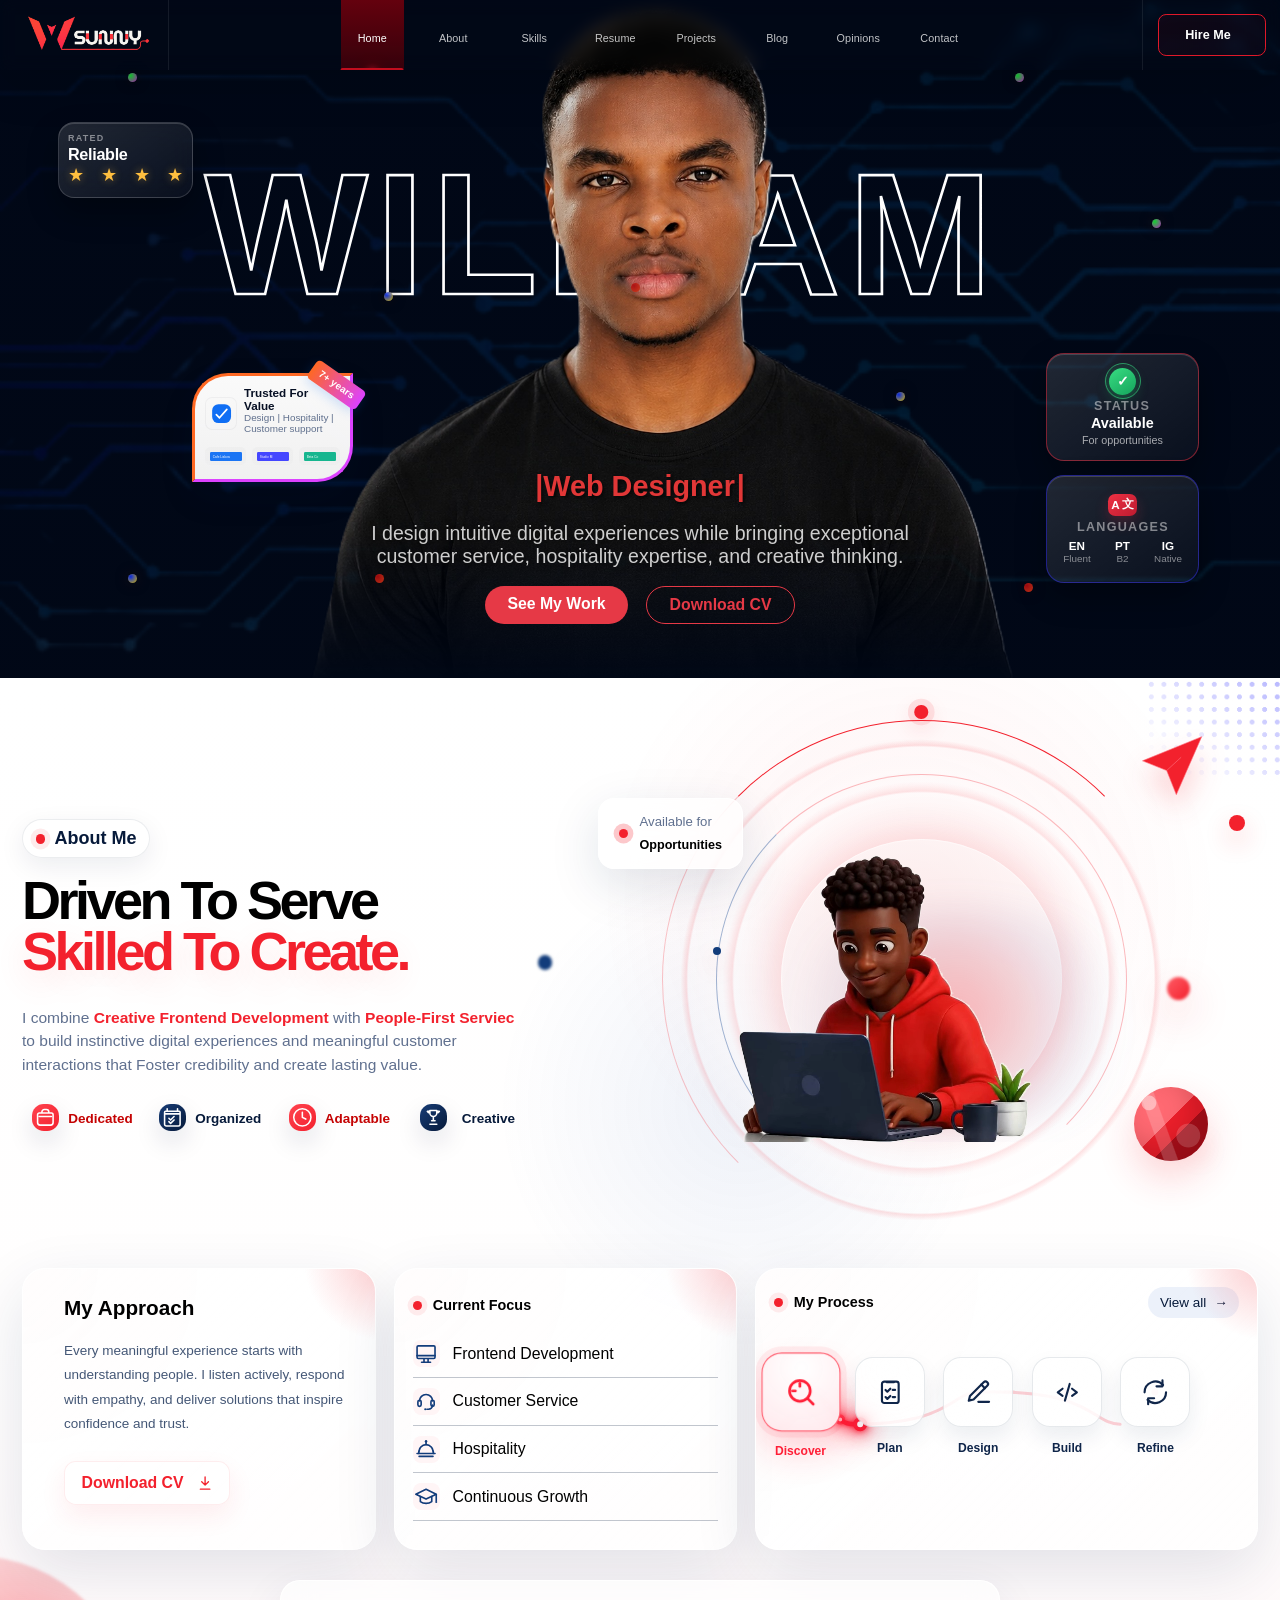
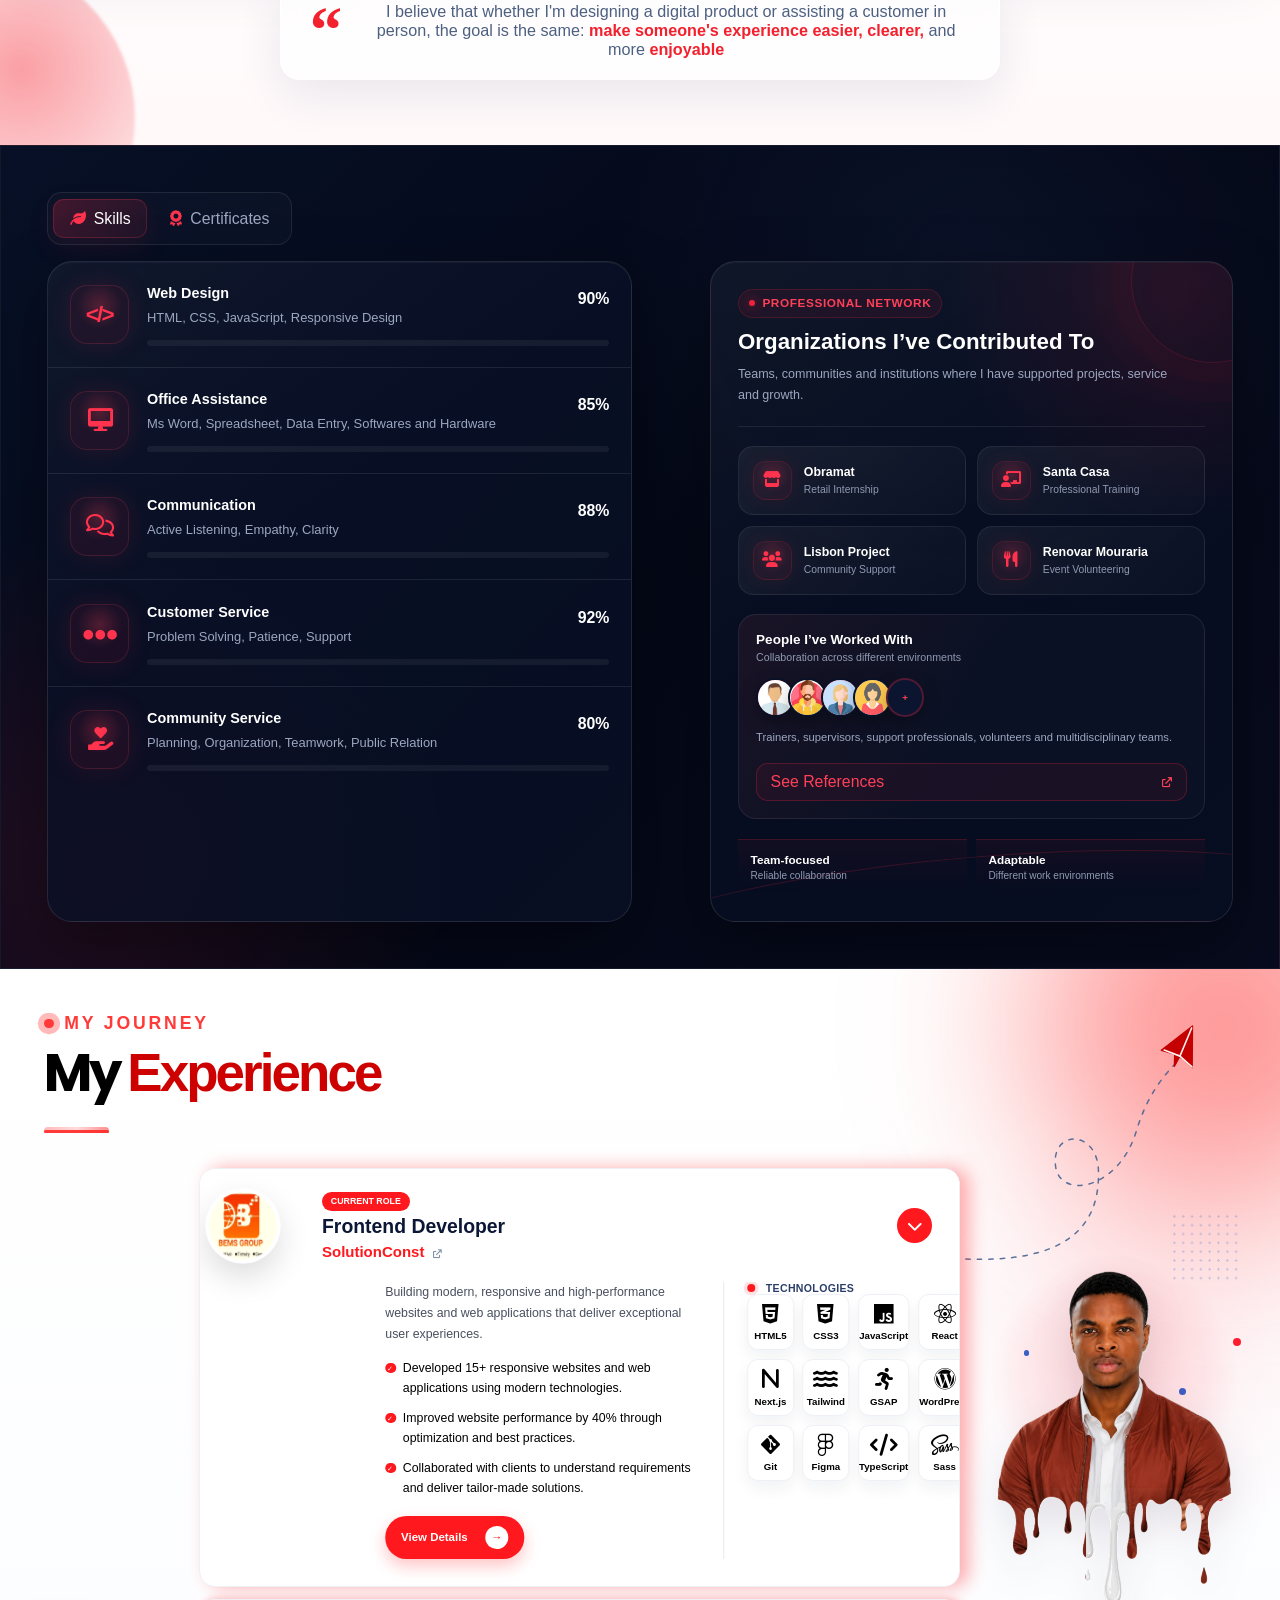
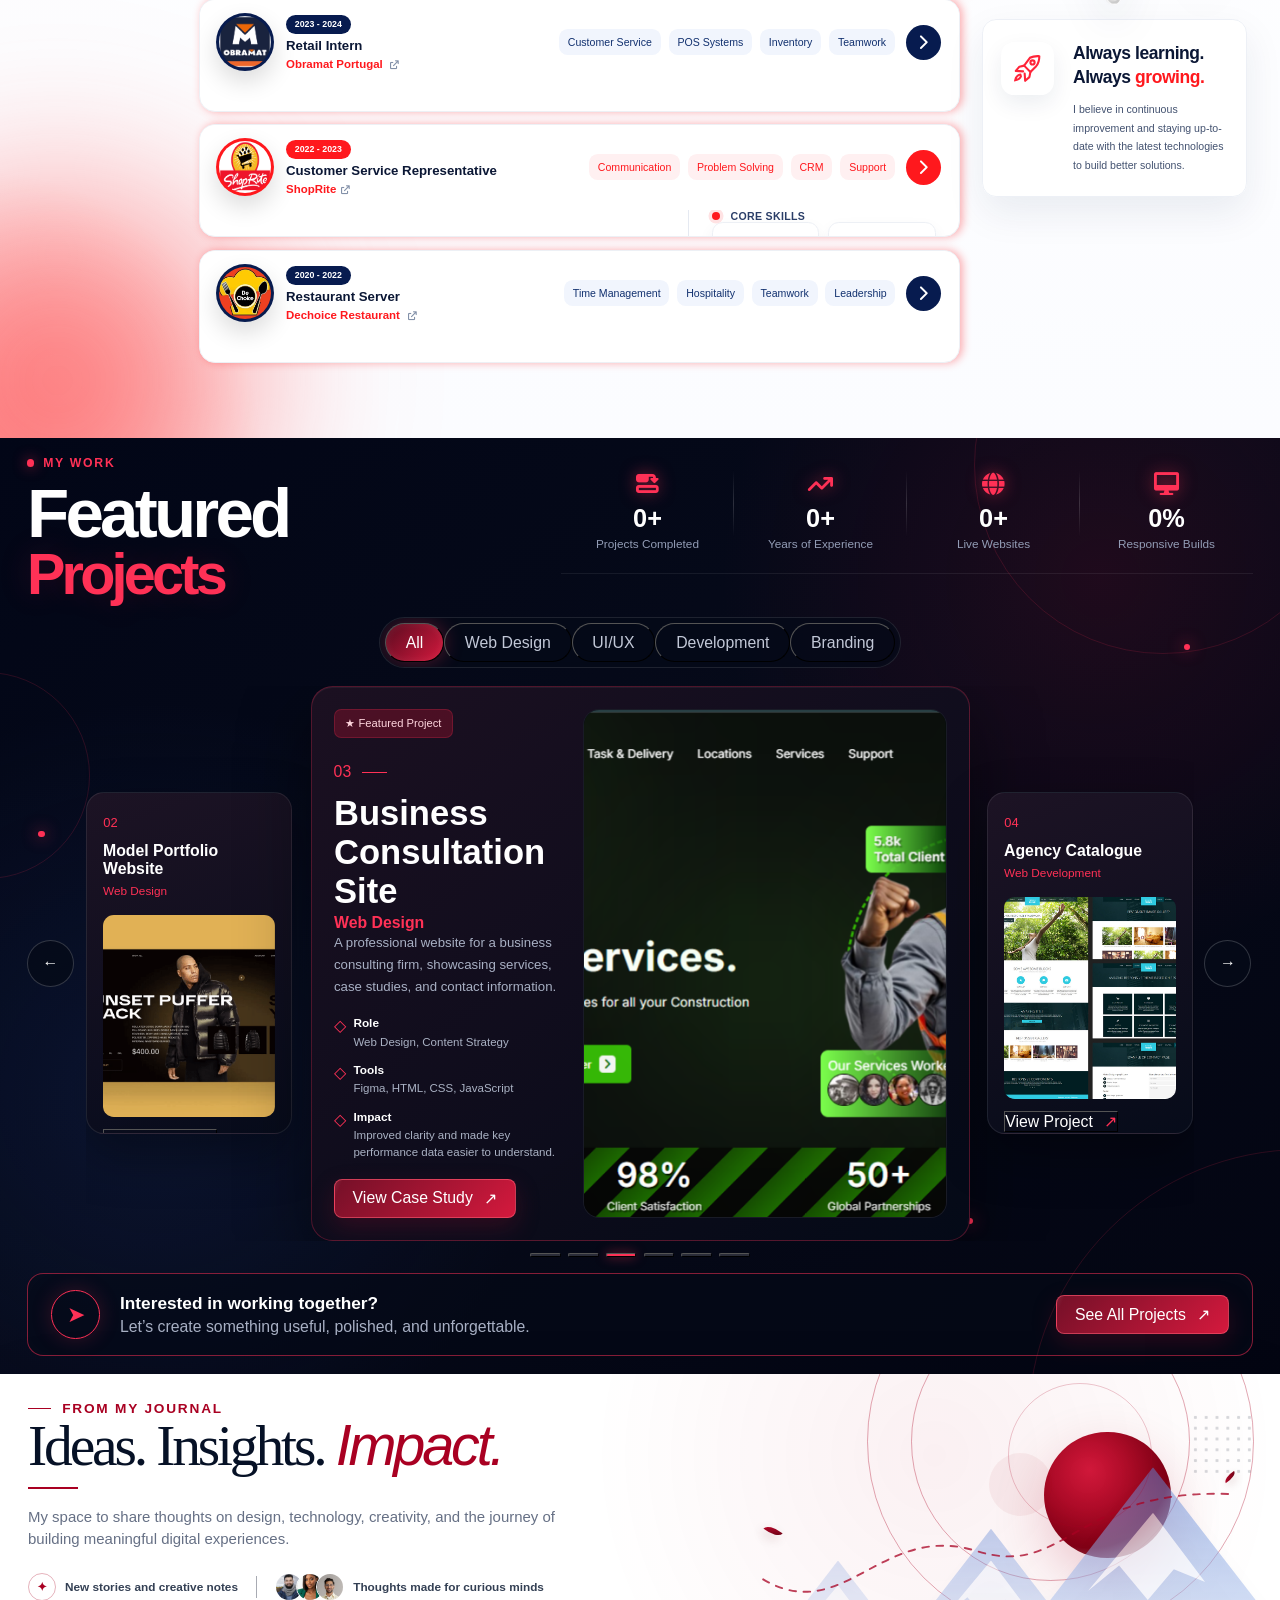
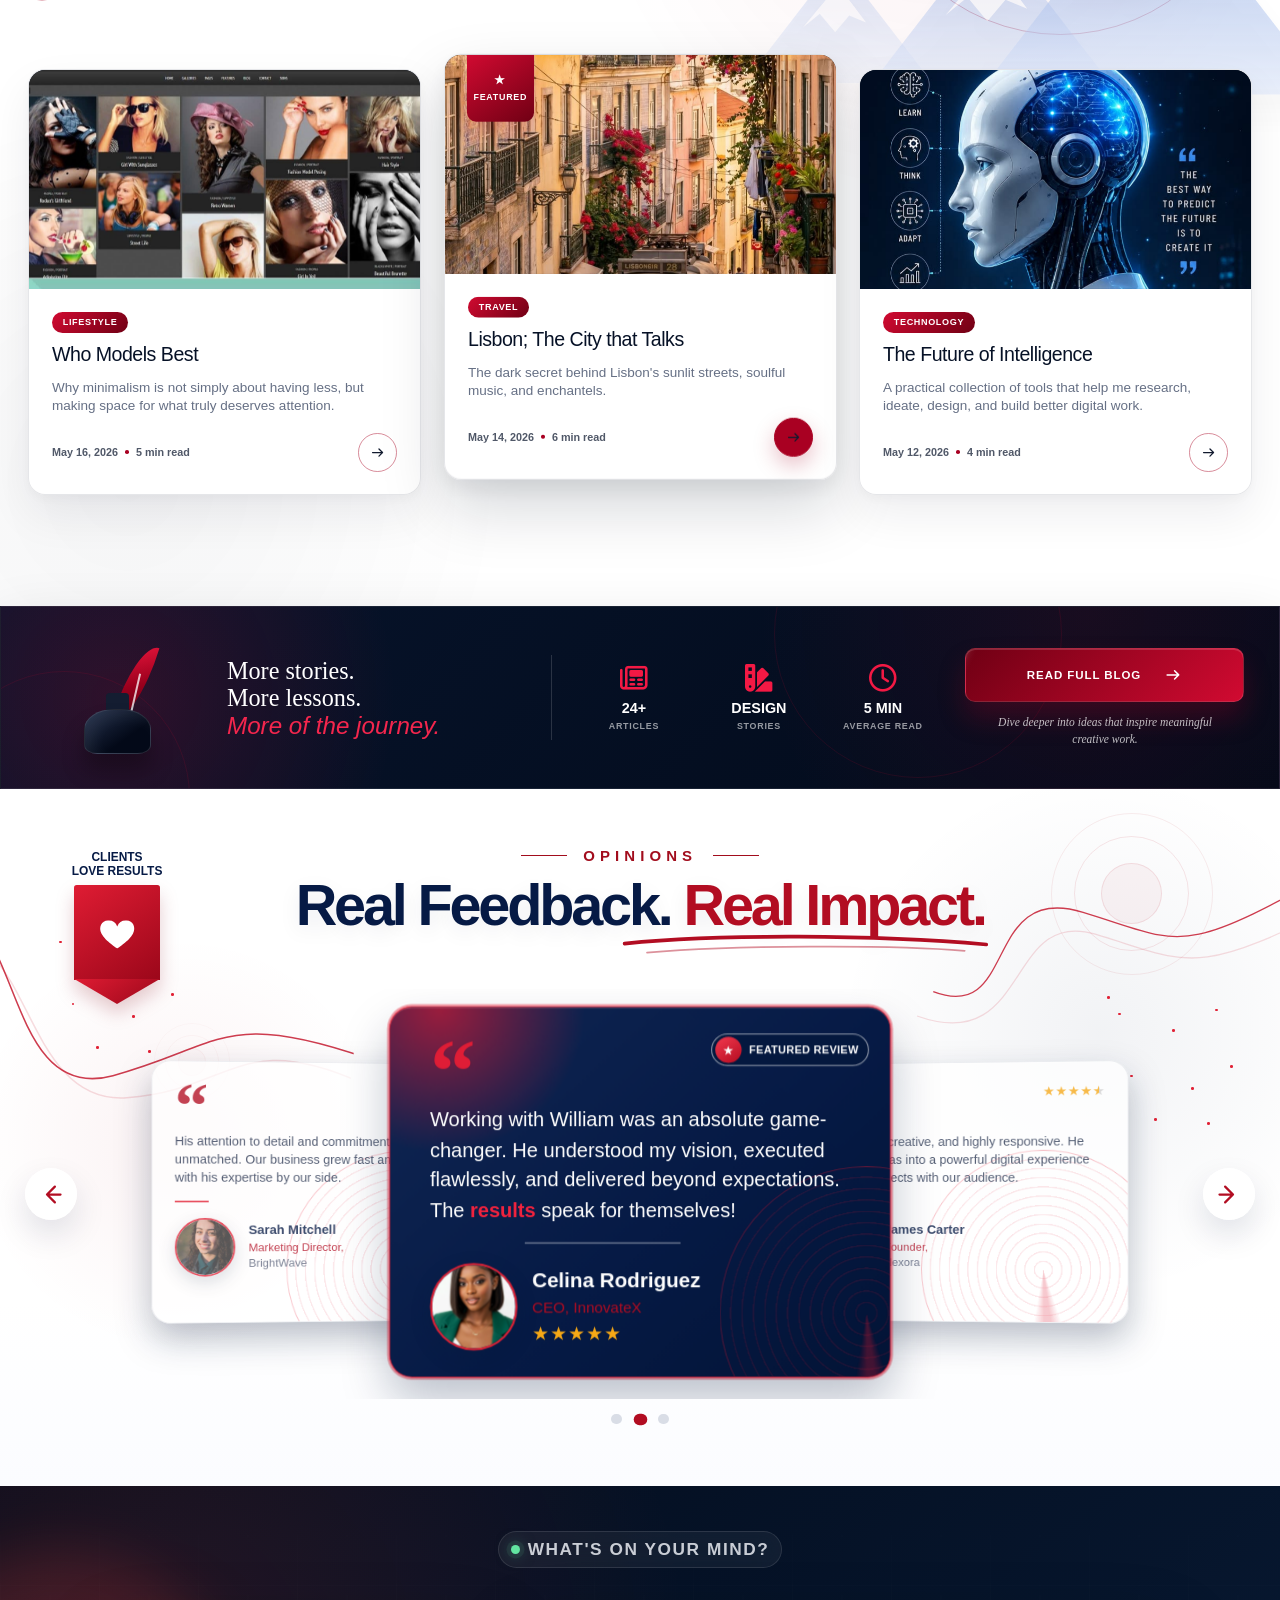
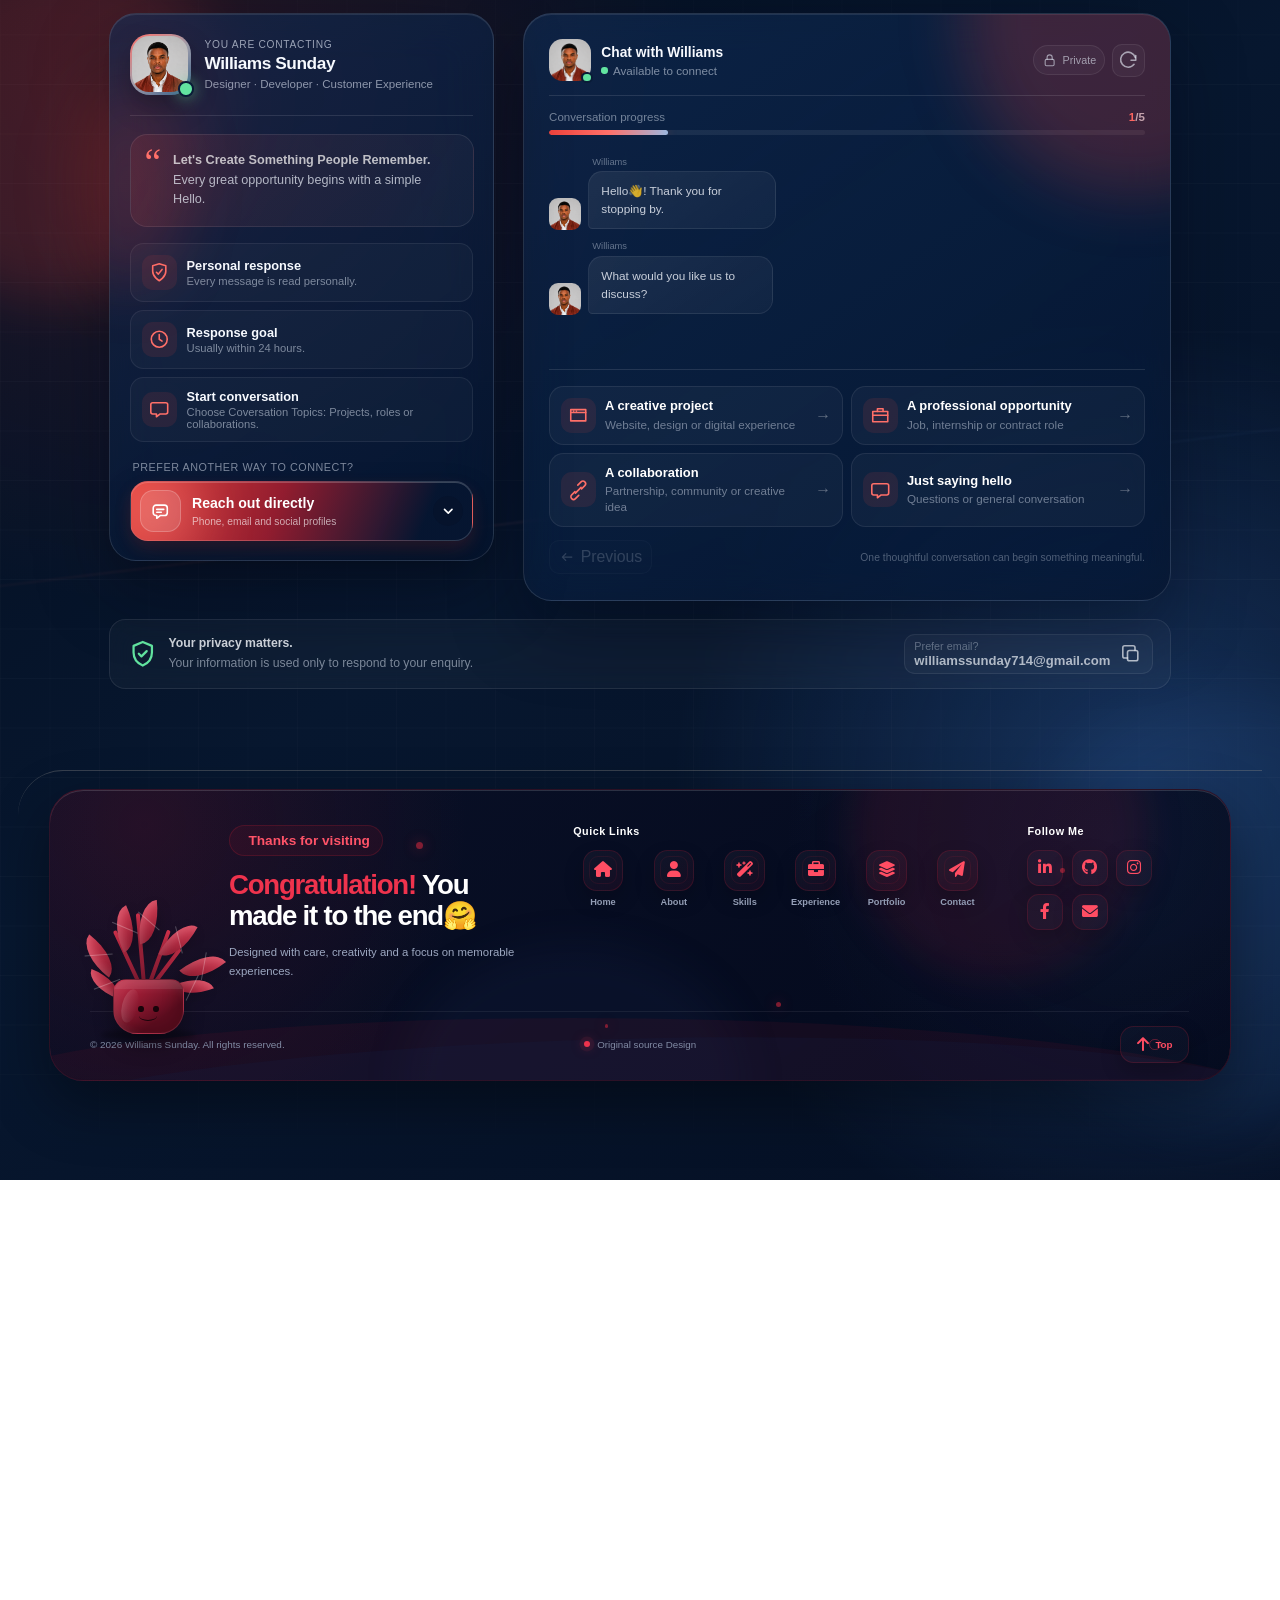
==== commit f52276a5: "commit all new changes" ====
--- a/index.html
+++ b/index.html
@@ -1367,7 +1367,7 @@
 
           <a href="mailto:email@example.com">
             <i class="fa-solid fa-envelope"></i>
-
+ 
             <div>
               <small>Email</small>
               <strong>email@example.com</strong>
